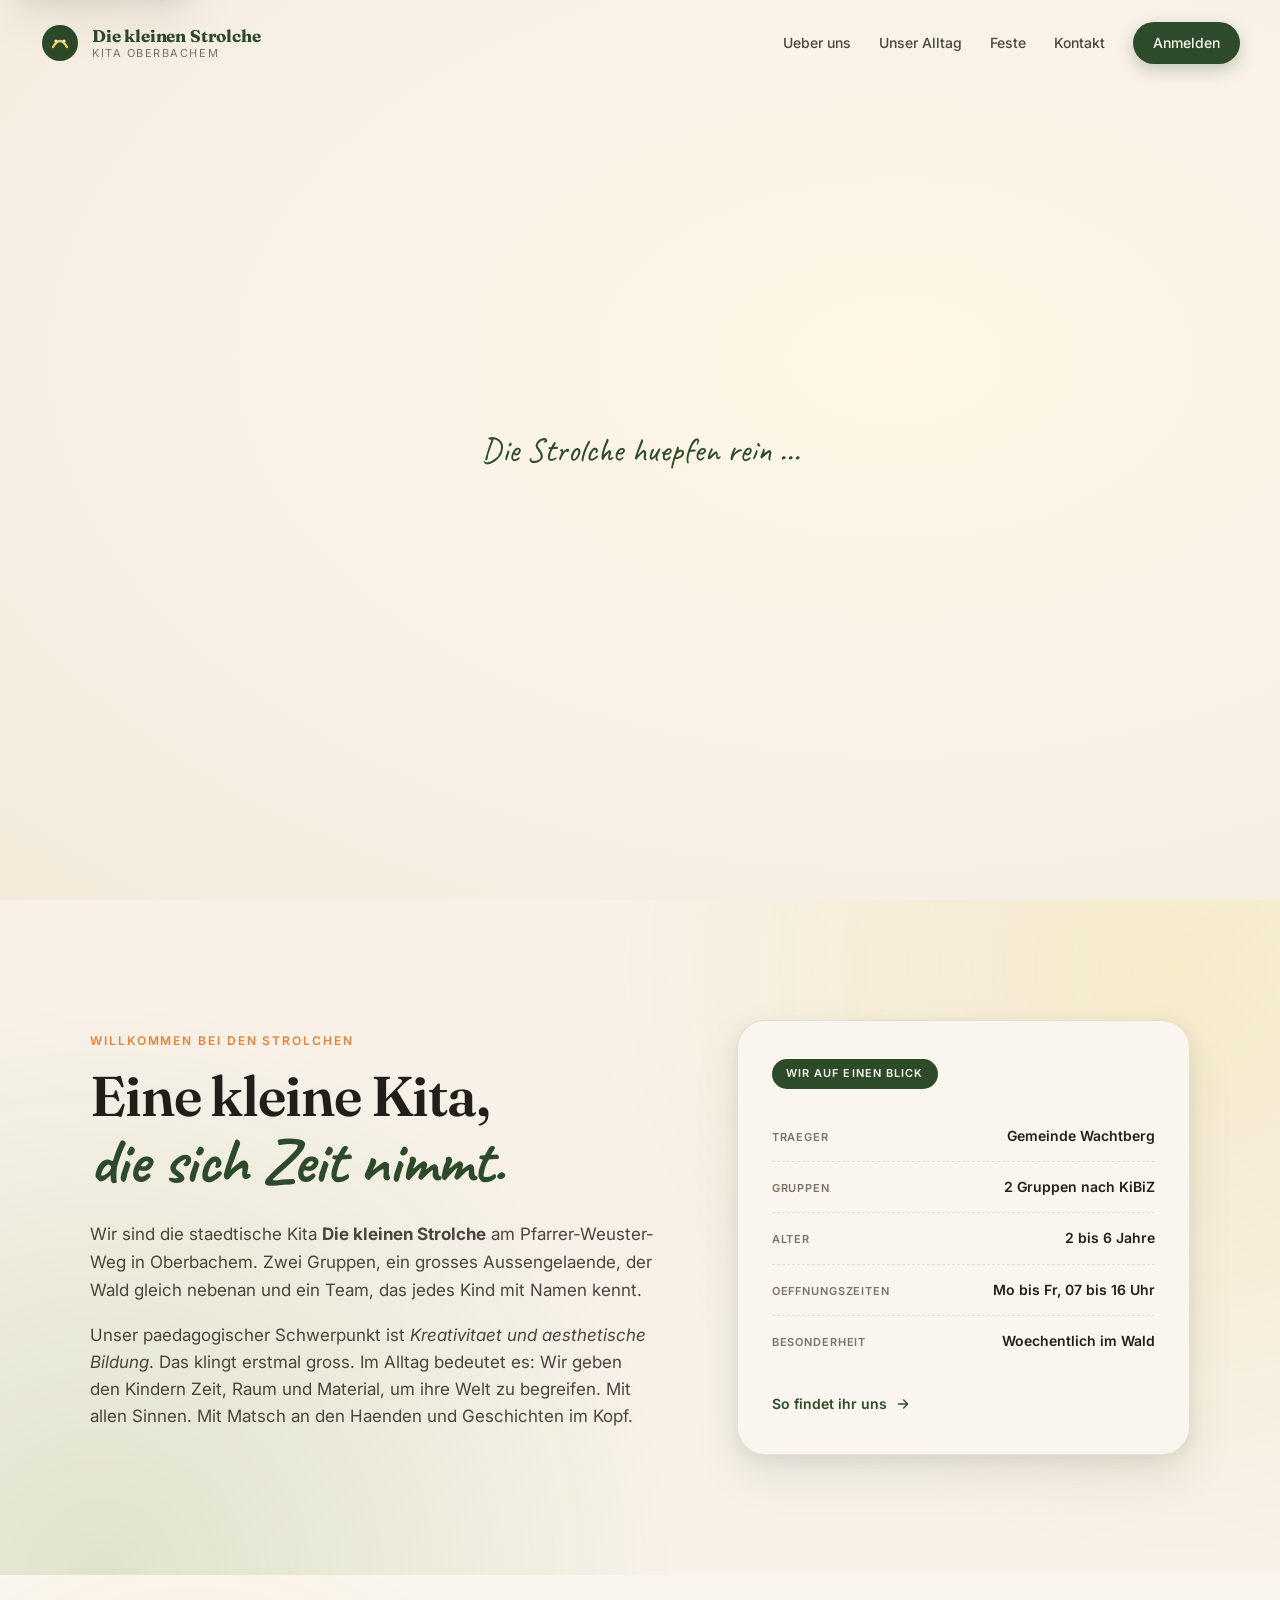
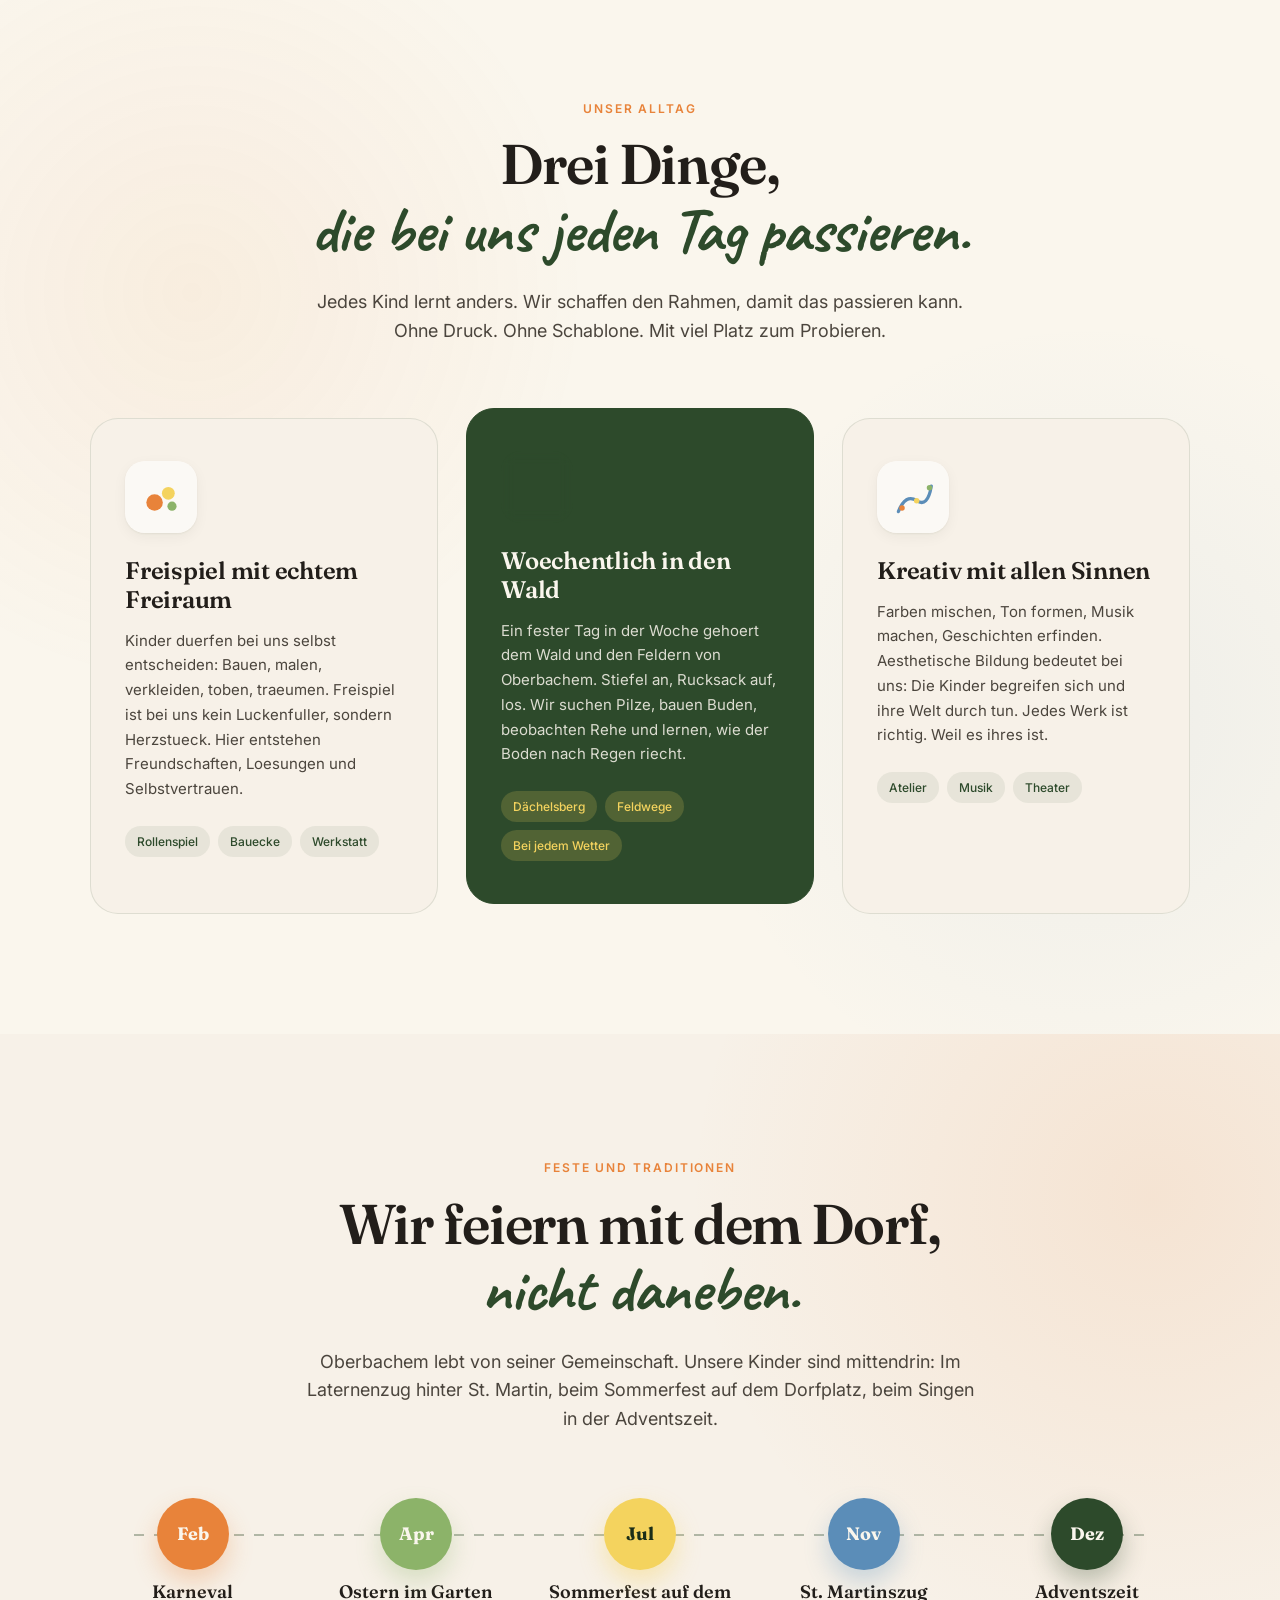
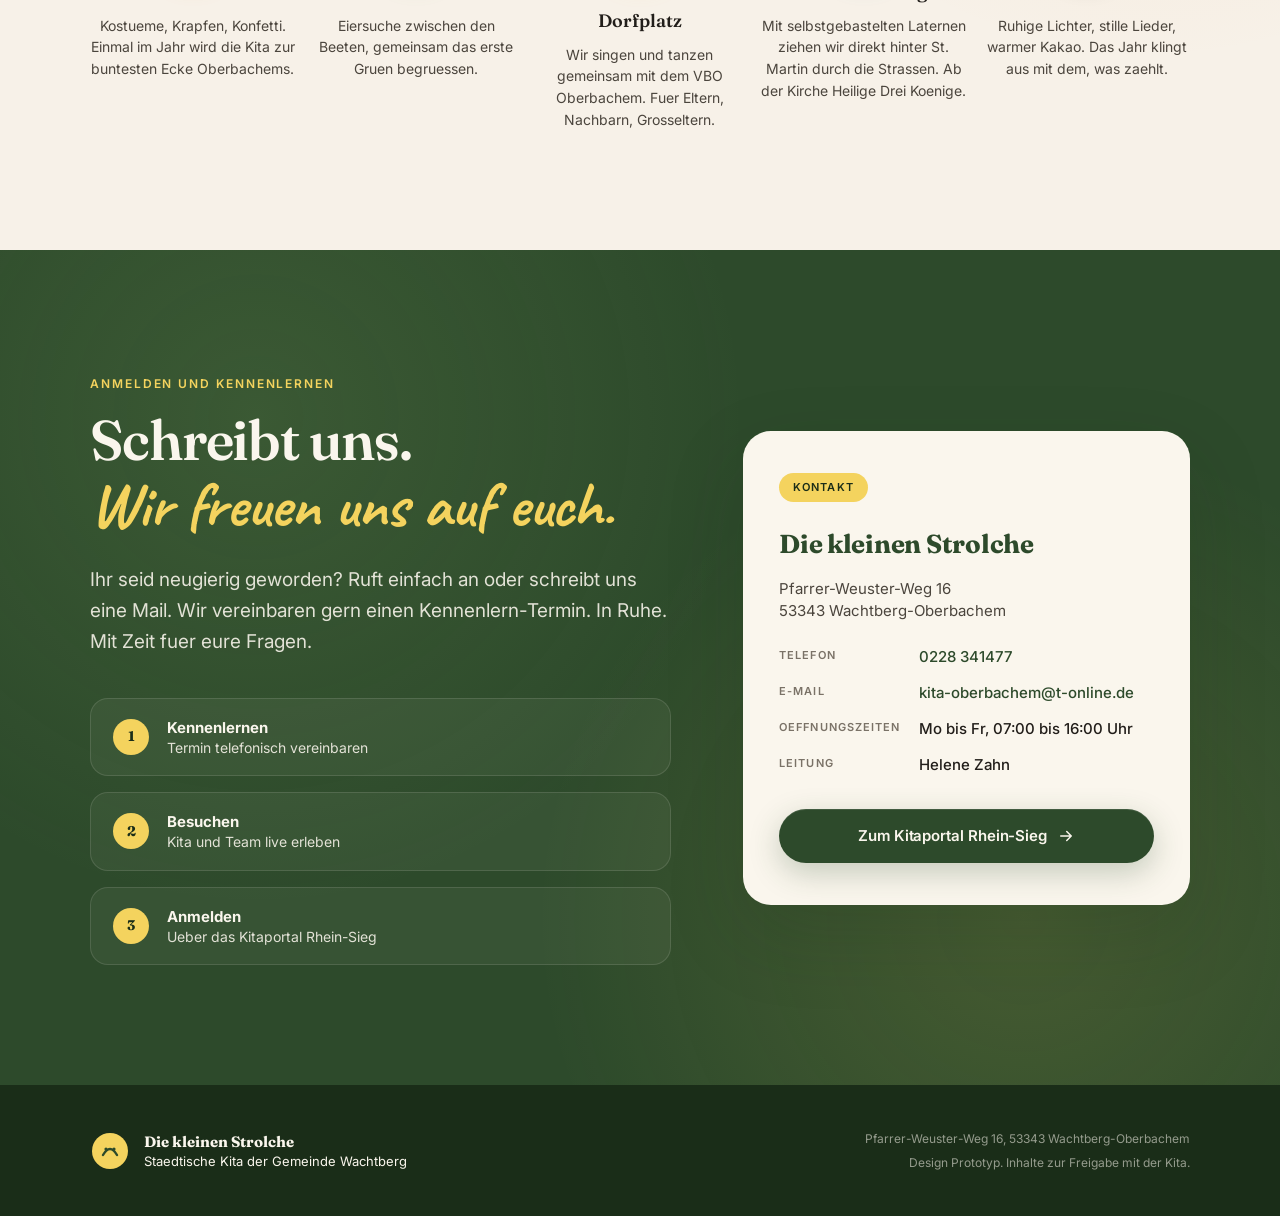
==== index.html @ 9a44e289 "fix: Website ins Repo-Root fuer Vercel-Deployment Vercel sucht index.html im Root. Files aus website" ====
<!doctype html>
<html lang="de">
  <head>
    <meta charset="UTF-8" />
    <meta name="viewport" content="width=device-width, initial-scale=1.0" />

    <!-- Primary -->
    <title>Kita "Die kleinen Strolche" Oberbachem | Staedtische Kita in Wachtberg</title>
    <meta
      name="description"
      content="Staedtische Kita 'Die kleinen Strolche' in Wachtberg-Oberbachem. Zwei Gruppen, Kinder von 2 bis 6 Jahren, woechentlicher Waldtag. Konzept, Tagesablauf und Anmeldung auf einen Blick."
    />
    <meta
      name="keywords"
      content="Kita Oberbachem, Kindergarten Oberbachem, Kita Wachtberg, Die kleinen Strolche, Kinderbetreuung Wachtberg, Kindertagesstaette Oberbachem, Waldkindergarten Wachtberg"
    />
    <meta name="author" content="Kita Die kleinen Strolche Oberbachem" />
    <meta name="robots" content="index, follow, max-image-preview:large" />
    <meta name="theme-color" content="#2d4a2b" />
    <meta name="format-detection" content="telephone=yes" />
    <link rel="canonical" href="https://kita-oberbachem.de/" />

    <!-- Geo -->
    <meta name="geo.region" content="DE-NW" />
    <meta name="geo.placename" content="Wachtberg-Oberbachem" />
    <meta name="geo.position" content="50.6368;7.1582" />
    <meta name="ICBM" content="50.6368, 7.1582" />

    <!-- Open Graph -->
    <meta property="og:type" content="website" />
    <meta property="og:site_name" content="Kita Die kleinen Strolche Oberbachem" />
    <meta property="og:locale" content="de_DE" />
    <meta property="og:title" content="Kita Die kleinen Strolche Oberbachem" />
    <meta
      property="og:description"
      content="Staedtische Kita in Wachtberg-Oberbachem. Zwei Gruppen, Kinder von 2 bis 6 Jahren, woechentlicher Waldtag. Geborgen wachsen. Neugierig die Welt entdecken."
    />
    <meta property="og:url" content="https://kita-oberbachem.de/" />
    <meta property="og:image" content="https://kita-oberbachem.de/og-image.jpg" />
    <meta property="og:image:width" content="1200" />
    <meta property="og:image:height" content="630" />
    <meta property="og:image:alt" content="Kita Die kleinen Strolche in Wachtberg-Oberbachem" />

    <!-- Twitter Card -->
    <meta name="twitter:card" content="summary_large_image" />
    <meta name="twitter:title" content="Kita Die kleinen Strolche Oberbachem" />
    <meta
      name="twitter:description"
      content="Staedtische Kita in Wachtberg-Oberbachem. Zwei Gruppen, 2 bis 6 Jahre, woechentlich im Wald."
    />
    <meta name="twitter:image" content="https://kita-oberbachem.de/og-image.jpg" />
    <meta name="twitter:image:alt" content="Kita Die kleinen Strolche Oberbachem" />

    <link rel="icon" href="data:image/svg+xml,%3Csvg xmlns='http://www.w3.org/2000/svg' viewBox='0 0 100 100'%3E%3Ctext y='.9em' font-size='90'%3E%F0%9F%8C%B2%3C/text%3E%3C/svg%3E" />

    <!-- JSON-LD: Preschool / LocalBusiness -->
    <script type="application/ld+json">
    {
      "@context": "https://schema.org",
      "@type": "Preschool",
      "@id": "https://kita-oberbachem.de/#organization",
      "name": "Kita Die kleinen Strolche Oberbachem",
      "alternateName": ["Die kleinen Strolche", "Staedtische Kita Oberbachem"],
      "url": "https://kita-oberbachem.de/",
      "description": "Staedtische Kindertagesstaette in Wachtberg-Oberbachem. Zwei Gruppen, Kinder von 2 bis 6 Jahren, Schwerpunkt Kreativitaet und aesthetische Bildung, woechentlicher Wald- und Feldtag.",
      "telephone": "+49-228-341477",
      "email": "kita-oberbachem@t-online.de",
      "address": {
        "@type": "PostalAddress",
        "streetAddress": "Pfarrer-Weuster-Weg 16",
        "addressLocality": "Wachtberg",
        "addressRegion": "NW",
        "postalCode": "53343",
        "addressCountry": "DE"
      },
      "geo": {
        "@type": "GeoCoordinates",
        "latitude": 50.6368,
        "longitude": 7.1582
      },
      "openingHoursSpecification": [{
        "@type": "OpeningHoursSpecification",
        "dayOfWeek": ["Monday", "Tuesday", "Wednesday", "Thursday", "Friday"],
        "opens": "07:00",
        "closes": "16:00"
      }],
      "areaServed": [
        { "@type": "Place", "name": "Oberbachem" },
        { "@type": "Place", "name": "Kuerrighoven" },
        { "@type": "Place", "name": "Wachtberg" }
      ],
      "parentOrganization": {
        "@type": "GovernmentOrganization",
        "name": "Gemeinde Wachtberg",
        "url": "https://www.wachtberg.de/"
      },
      "numberOfEmployees": {
        "@type": "QuantitativeValue",
        "minValue": 4
      },
      "slogan": "Geborgen wachsen. Neugierig die Welt entdecken."
    }
    </script>

    <script type="application/ld+json">
    {
      "@context": "https://schema.org",
      "@type": "WebSite",
      "@id": "https://kita-oberbachem.de/#website",
      "url": "https://kita-oberbachem.de/",
      "name": "Kita Die kleinen Strolche Oberbachem",
      "inLanguage": "de-DE",
      "publisher": { "@id": "https://kita-oberbachem.de/#organization" }
    }
    </script>

    <script type="application/ld+json">
    {
      "@context": "https://schema.org",
      "@type": "BreadcrumbList",
      "itemListElement": [{
        "@type": "ListItem",
        "position": 1,
        "name": "Startseite",
        "item": "https://kita-oberbachem.de/"
      }]
    }
    </script>

    <link rel="preconnect" href="https://fonts.googleapis.com" />
    <link rel="preconnect" href="https://fonts.gstatic.com" crossorigin />
    <link
      href="https://fonts.googleapis.com/css2?family=Caveat:wght@500;700&family=Fraunces:opsz,wght@9..144,400;9..144,500;9..144,600;9..144,700;9..144,800&family=Inter:wght@300;400;500;600;700&display=swap"
      rel="stylesheet"
    />

    <link rel="stylesheet" href="style.css" />

    <script type="importmap">
      {
        "imports": {
          "three": "https://esm.sh/three@0.160.0"
        }
      }
    </script>
  </head>
  <body>
    <a class="skip-link" href="#main">Zum Inhalt springen</a>

    <!-- Custom Cursor -->
    <div class="cursor-dot" aria-hidden="true"></div>
    <div class="cursor-ring" aria-hidden="true"></div>

    <!-- Nav -->
    <header class="site-nav" role="banner">
      <a href="#top" class="logo">
        <span class="logo-mark">
          <svg viewBox="0 0 40 40" aria-hidden="true">
            <circle cx="20" cy="20" r="18" fill="#2d4a2b" />
            <path d="M13 24 Q20 12 27 24" stroke="#f4d35e" stroke-width="2.4" fill="none" stroke-linecap="round" />
            <circle cx="16" cy="18" r="1.6" fill="#f7f1e8" />
            <circle cx="24" cy="18" r="1.6" fill="#f7f1e8" />
          </svg>
        </span>
        <span class="logo-text">
          <span class="logo-title">Die kleinen Strolche</span>
          <span class="logo-sub">Kita Oberbachem</span>
        </span>
      </a>
      <nav class="nav-links" aria-label="Hauptnavigation">
        <a href="#ueber">Ueber uns</a>
        <a href="#alltag">Unser Alltag</a>
        <a href="#feste">Feste</a>
        <a href="#kontakt">Kontakt</a>
        <a href="#anmeldung" class="nav-cta">Anmelden</a>
      </nav>
    </header>

    <main id="main">

    <!-- Hero -->
    <section id="top" class="hero" aria-labelledby="hero-title">
      <canvas id="webgl" class="webgl" aria-hidden="true"></canvas>

      <div class="hero-overlay">
        <div class="loading-text main-txt" aria-hidden="true">Die Strolche huepfen rein ...</div>

        <div class="hero-inner hide-text">
          <span class="kicker">
            <span class="kicker-dot" aria-hidden="true"></span>
            Kita im Herzen von Oberbachem
          </span>
          <h1 id="hero-title" class="hero-title">
            <span class="line">Geborgen wachsen.</span>
            <span class="line accent">Neugierig die Welt entdecken.</span>
            <span class="sr-only">Kita "Die kleinen Strolche" in Wachtberg-Oberbachem. Staedtische Kindertagesstaette fuer Kinder von 2 bis 6 Jahren.</span>
          </h1>
          <p class="hero-sub">
            Bei den kleinen Strolchen in Wachtberg-Oberbachem erleben Kinder von 2 bis 6 Jahren echte Kindheit. Mit Wald und Feld vor der Tuer, mit Zeit zum Spielen, mit Herz und Platz fuer eigene Ideen.
          </p>
          <div class="hero-actions">
            <a href="#anmeldung" class="btn btn-primary">
              Platz anfragen
              <svg viewBox="0 0 24 24" aria-hidden="true"><path d="M5 12h14M13 6l6 6-6 6" stroke="currentColor" stroke-width="2" fill="none" stroke-linecap="round" stroke-linejoin="round"/></svg>
            </a>
            <a href="#alltag" class="btn btn-ghost">Unser Alltag</a>
          </div>

          <div class="hero-meta">
            <div class="meta-item">
              <div class="meta-value">2</div>
              <div class="meta-label">Gruppen im Haus</div>
            </div>
            <span class="meta-sep"></span>
            <div class="meta-item">
              <div class="meta-value">2 bis 6</div>
              <div class="meta-label">Jahre willkommen</div>
            </div>
            <span class="meta-sep"></span>
            <div class="meta-item">
              <div class="meta-value">1x pro Woche</div>
              <div class="meta-label">Wald- und Feldtag</div>
            </div>
          </div>
        </div>

        <div class="scroll-hint hide-text">
          <span>nach unten fuer mehr</span>
          <svg viewBox="0 0 24 24"><path d="M12 4v14M6 13l6 6 6-6" stroke="currentColor" stroke-width="2" fill="none" stroke-linecap="round" stroke-linejoin="round"/></svg>
        </div>
      </div>
    </section>

    <!-- Willkommen -->
    <section id="ueber" class="section section-welcome">
      <div class="container">
        <div class="welcome-grid">
          <div class="welcome-copy">
            <span class="eyebrow">Willkommen bei den Strolchen</span>
            <h2 class="section-title">
              Eine kleine Kita, <span class="handwritten">die sich Zeit nimmt.</span>
            </h2>
            <p class="lead">
              Wir sind die staedtische Kita <strong>Die kleinen Strolche</strong> am Pfarrer-Weuster-Weg in Oberbachem. Zwei Gruppen, ein grosses Aussengelaende, der Wald gleich nebenan und ein Team, das jedes Kind mit Namen kennt.
            </p>
            <p>
              Unser paedagogischer Schwerpunkt ist <em>Kreativitaet und aesthetische Bildung</em>. Das klingt erstmal gross. Im Alltag bedeutet es: Wir geben den Kindern Zeit, Raum und Material, um ihre Welt zu begreifen. Mit allen Sinnen. Mit Matsch an den Haenden und Geschichten im Kopf.
            </p>
          </div>
          <aside class="welcome-card">
            <div class="card-badge">Wir auf einen Blick</div>
            <ul class="fact-list">
              <li><span>Traeger</span><strong>Gemeinde Wachtberg</strong></li>
              <li><span>Gruppen</span><strong>2 Gruppen nach KiBiZ</strong></li>
              <li><span>Alter</span><strong>2 bis 6 Jahre</strong></li>
              <li><span>Oeffnungszeiten</span><strong>Mo bis Fr, 07 bis 16 Uhr</strong></li>
              <li><span>Besonderheit</span><strong>Woechentlich im Wald</strong></li>
            </ul>
            <a href="#kontakt" class="card-link">
              So findet ihr uns
              <svg viewBox="0 0 24 24"><path d="M5 12h14M13 6l6 6-6 6" stroke="currentColor" stroke-width="2" fill="none" stroke-linecap="round" stroke-linejoin="round"/></svg>
            </a>
          </aside>
        </div>
      </div>
    </section>

    <!-- Unser Alltag -->
    <section id="alltag" class="section section-alltag">
      <div class="container">
        <div class="section-head">
          <span class="eyebrow">Unser Alltag</span>
          <h2 class="section-title">
            Drei Dinge, <span class="handwritten">die bei uns jeden Tag passieren.</span>
          </h2>
          <p class="section-lead">
            Jedes Kind lernt anders. Wir schaffen den Rahmen, damit das passieren kann. Ohne Druck. Ohne Schablone. Mit viel Platz zum Probieren.
          </p>
        </div>

        <div class="alltag-grid">
          <article class="alltag-card card-freispiel">
            <div class="card-icon">
              <svg viewBox="0 0 48 48" aria-hidden="true">
                <circle cx="17" cy="30" r="9" fill="#e8833a" />
                <circle cx="32" cy="20" r="7" fill="#f4d35e" />
                <circle cx="36" cy="34" r="5" fill="#8cb369" />
              </svg>
            </div>
            <h3>Freispiel mit echtem Freiraum</h3>
            <p>
              Kinder duerfen bei uns selbst entscheiden: Bauen, malen, verkleiden, toben, traeumen. Freispiel ist bei uns kein Luckenfuller, sondern Herzstueck. Hier entstehen Freundschaften, Loesungen und Selbstvertrauen.
            </p>
            <ul class="card-tags">
              <li>Rollenspiel</li>
              <li>Bauecke</li>
              <li>Werkstatt</li>
            </ul>
          </article>

          <article class="alltag-card card-wald featured">
            <div class="card-icon">
              <svg viewBox="0 0 48 48" aria-hidden="true">
                <path d="M10 38 L18 16 L26 38 Z" fill="#2d4a2b" />
                <path d="M22 38 L32 12 L42 38 Z" fill="#3f6337" />
                <rect x="15" y="38" width="4" height="5" fill="#6b4423" />
                <rect x="30" y="38" width="4" height="5" fill="#6b4423" />
              </svg>
            </div>
            <h3>Woechentlich in den Wald</h3>
            <p>
              Ein fester Tag in der Woche gehoert dem Wald und den Feldern von Oberbachem. Stiefel an, Rucksack auf, los. Wir suchen Pilze, bauen Buden, beobachten Rehe und lernen, wie der Boden nach Regen riecht.
            </p>
            <ul class="card-tags">
              <li>Dächelsberg</li>
              <li>Feldwege</li>
              <li>Bei jedem Wetter</li>
            </ul>
          </article>

          <article class="alltag-card card-kreativ">
            <div class="card-icon">
              <svg viewBox="0 0 48 48" aria-hidden="true">
                <path d="M8 40 Q16 20 28 28 T44 12" stroke="#5b8db8" stroke-width="3.5" fill="none" stroke-linecap="round" />
                <circle cx="12" cy="36" r="3" fill="#e8833a" />
                <circle cx="28" cy="28" r="3" fill="#f4d35e" />
                <circle cx="42" cy="14" r="3" fill="#8cb369" />
              </svg>
            </div>
            <h3>Kreativ mit allen Sinnen</h3>
            <p>
              Farben mischen, Ton formen, Musik machen, Geschichten erfinden. Aesthetische Bildung bedeutet bei uns: Die Kinder begreifen sich und ihre Welt durch tun. Jedes Werk ist richtig. Weil es ihres ist.
            </p>
            <ul class="card-tags">
              <li>Atelier</li>
              <li>Musik</li>
              <li>Theater</li>
            </ul>
          </article>
        </div>
      </div>
    </section>

    <!-- Feste und Traditionen -->
    <section id="feste" class="section section-feste">
      <div class="container">
        <div class="feste-head">
          <span class="eyebrow">Feste und Traditionen</span>
          <h2 class="section-title">
            Wir feiern mit dem Dorf, <span class="handwritten">nicht daneben.</span>
          </h2>
          <p class="section-lead">
            Oberbachem lebt von seiner Gemeinschaft. Unsere Kinder sind mittendrin: Im Laternenzug hinter St. Martin, beim Sommerfest auf dem Dorfplatz, beim Singen in der Adventszeit.
          </p>
        </div>

        <div class="timeline">
          <div class="timeline-item">
            <div class="timeline-month">Feb</div>
            <div class="timeline-body">
              <h4>Karneval</h4>
              <p>Kostueme, Krapfen, Konfetti. Einmal im Jahr wird die Kita zur buntesten Ecke Oberbachems.</p>
            </div>
          </div>
          <div class="timeline-item">
            <div class="timeline-month">Apr</div>
            <div class="timeline-body">
              <h4>Ostern im Garten</h4>
              <p>Eiersuche zwischen den Beeten, gemeinsam das erste Gruen begruessen.</p>
            </div>
          </div>
          <div class="timeline-item">
            <div class="timeline-month">Jul</div>
            <div class="timeline-body">
              <h4>Sommerfest auf dem Dorfplatz</h4>
              <p>Wir singen und tanzen gemeinsam mit dem VBO Oberbachem. Fuer Eltern, Nachbarn, Grosseltern.</p>
            </div>
          </div>
          <div class="timeline-item">
            <div class="timeline-month">Nov</div>
            <div class="timeline-body">
              <h4>St. Martinszug</h4>
              <p>Mit selbstgebastelten Laternen ziehen wir direkt hinter St. Martin durch die Strassen. Ab der Kirche Heilige Drei Koenige.</p>
            </div>
          </div>
          <div class="timeline-item">
            <div class="timeline-month">Dez</div>
            <div class="timeline-body">
              <h4>Adventszeit</h4>
              <p>Ruhige Lichter, stille Lieder, warmer Kakao. Das Jahr klingt aus mit dem, was zaehlt.</p>
            </div>
          </div>
        </div>
      </div>
    </section>

    <!-- Kontakt / Anmeldung -->
    <section id="anmeldung" class="section section-kontakt">
      <div class="container">
        <div class="kontakt-grid">
          <div class="kontakt-copy">
            <span class="eyebrow light">Anmelden und Kennenlernen</span>
            <h2 class="section-title light">
              Schreibt uns. <span class="handwritten light">Wir freuen uns auf euch.</span>
            </h2>
            <p class="lead light">
              Ihr seid neugierig geworden? Ruft einfach an oder schreibt uns eine Mail. Wir vereinbaren gern einen Kennenlern-Termin. In Ruhe. Mit Zeit fuer eure Fragen.
            </p>

            <div class="kontakt-steps">
              <div class="step">
                <div class="step-num">1</div>
                <div><strong>Kennenlernen</strong><br />Termin telefonisch vereinbaren</div>
              </div>
              <div class="step">
                <div class="step-num">2</div>
                <div><strong>Besuchen</strong><br />Kita und Team live erleben</div>
              </div>
              <div class="step">
                <div class="step-num">3</div>
                <div><strong>Anmelden</strong><br />Ueber das Kitaportal Rhein-Sieg</div>
              </div>
            </div>
          </div>

          <aside id="kontakt" class="kontakt-card">
            <div class="card-badge badge-light">Kontakt</div>
            <h3>Die kleinen Strolche</h3>
            <p class="addr">
              Pfarrer-Weuster-Weg 16<br />
              53343 Wachtberg-Oberbachem
            </p>
            <dl class="kontakt-list">
              <dt>Telefon</dt><dd><a href="tel:+49228341477">0228 341477</a></dd>
              <dt>E-Mail</dt><dd><a href="mailto:kita-oberbachem@t-online.de">kita-oberbachem@t-online.de</a></dd>
              <dt>Oeffnungszeiten</dt><dd>Mo bis Fr, 07:00 bis 16:00 Uhr</dd>
              <dt>Leitung</dt><dd>Helene Zahn</dd>
            </dl>
            <a class="btn btn-primary full" href="https://www.kitaportal-rhein-sieg-kreis.de/" target="_blank" rel="noopener">
              Zum Kitaportal Rhein-Sieg
              <svg viewBox="0 0 24 24"><path d="M5 12h14M13 6l6 6-6 6" stroke="currentColor" stroke-width="2" fill="none" stroke-linecap="round" stroke-linejoin="round"/></svg>
            </a>
          </aside>
        </div>
      </div>
    </section>

    </main>

    <!-- Footer -->
    <footer class="site-footer" role="contentinfo">
      <div class="container footer-inner">
        <div class="footer-brand">
          <span class="logo-mark">
            <svg viewBox="0 0 40 40" aria-hidden="true">
              <circle cx="20" cy="20" r="18" fill="#f4d35e" />
              <path d="M13 24 Q20 12 27 24" stroke="#2d4a2b" stroke-width="2.4" fill="none" stroke-linecap="round" />
              <circle cx="16" cy="18" r="1.6" fill="#2d4a2b" />
              <circle cx="24" cy="18" r="1.6" fill="#2d4a2b" />
            </svg>
          </span>
          <div>
            <strong>Die kleinen Strolche</strong><br />
            Staedtische Kita der Gemeinde Wachtberg
          </div>
        </div>
        <div class="footer-meta">
          <span>Pfarrer-Weuster-Weg 16, 53343 Wachtberg-Oberbachem</span>
          <span>Design Prototyp. Inhalte zur Freigabe mit der Kita.</span>
        </div>
      </div>
    </footer>

    <script type="module" src="main.js"></script>
  </body>
</html>
---- style.css ----
/* =========================================================
   Die kleinen Strolche — Prototyp Styles
   Approach B: nativer Tailwind-freier Nachbau.
   Palette: Wald, Sonne, Erde, Himmel.
   ========================================================= */

:root {
  --bg: #f7f1e8;
  --bg-warm: #f3ead9;
  --ink: #221e1a;
  --ink-soft: #4b453d;
  --muted: #7a7267;
  --line: rgba(45, 74, 43, 0.12);

  --wald: #2d4a2b;
  --wald-deep: #1a2d18;
  --blatt: #8cb369;
  --terra: #e8833a;
  --terra-dark: #c66a26;
  --sonne: #f4d35e;
  --himmel: #5b8db8;
  --creme: #faf6ed;

  --radius-sm: 10px;
  --radius: 18px;
  --radius-lg: 28px;
  --shadow-sm: 0 1px 2px rgba(26, 45, 24, 0.06), 0 4px 14px rgba(26, 45, 24, 0.05);
  --shadow: 0 6px 18px rgba(26, 45, 24, 0.08), 0 20px 50px rgba(26, 45, 24, 0.08);
  --shadow-lg: 0 30px 80px rgba(26, 45, 24, 0.16);

  --font-display: "Fraunces", ui-serif, Georgia, serif;
  --font-body: "Inter", system-ui, -apple-system, sans-serif;
  --font-hand: "Caveat", ui-rounded, "Marker Felt", cursive;
}

* {
  box-sizing: border-box;
}

html {
  scroll-behavior: smooth;
}

html, body {
  margin: 0;
  padding: 0;
}

body {
  font-family: var(--font-body);
  color: var(--ink);
  background: var(--bg);
  line-height: 1.6;
  -webkit-font-smoothing: antialiased;
  text-rendering: optimizeLegibility;
  overflow-x: hidden;
}

a {
  color: inherit;
  text-decoration: none;
}

img {
  max-width: 100%;
  display: block;
}

::selection {
  background: var(--sonne);
  color: var(--wald-deep);
}

/* ---------- Accessibility ---------- */
.sr-only {
  position: absolute;
  width: 1px;
  height: 1px;
  padding: 0;
  margin: -1px;
  overflow: hidden;
  clip: rect(0, 0, 0, 0);
  white-space: nowrap;
  border: 0;
}

.skip-link {
  position: absolute;
  top: -48px;
  left: 12px;
  z-index: 200;
  padding: 12px 22px;
  background: var(--wald);
  color: var(--creme);
  border-radius: 999px;
  font-size: 14px;
  font-weight: 600;
  box-shadow: var(--shadow);
  transition: top 0.2s ease;
}

.skip-link:focus {
  top: 14px;
  outline: 3px solid var(--sonne);
  outline-offset: 2px;
}

a:focus-visible,
button:focus-visible,
.btn:focus-visible {
  outline: 3px solid var(--terra);
  outline-offset: 3px;
  border-radius: 999px;
}

/* ---------- Cursor ---------- */
.cursor-dot,
.cursor-ring {
  position: fixed;
  top: 0;
  left: 0;
  pointer-events: none;
  z-index: 9999;
  transform: translate(-50%, -50%);
  transition: opacity 0.2s ease;
  opacity: 0;
}

.cursor-dot {
  width: 8px;
  height: 8px;
  background: var(--wald);
  border-radius: 50%;
  transition: opacity 0.2s ease, transform 0.1s ease-out, background 0.25s ease;
}

.cursor-ring {
  width: 40px;
  height: 40px;
  border: 1.5px solid var(--wald);
  border-radius: 50%;
  transition: opacity 0.2s ease, transform 0.25s ease-out, width 0.25s ease, height 0.25s ease, border-color 0.25s ease;
  mix-blend-mode: multiply;
}

.cursor-ring.grow {
  width: 72px;
  height: 72px;
  border-color: var(--terra);
}

@media (hover: none) {
  .cursor-dot,
  .cursor-ring {
    display: none;
  }
}

/* ---------- Nav ---------- */
.site-nav {
  position: fixed;
  top: 0;
  left: 0;
  right: 0;
  z-index: 50;
  display: flex;
  align-items: center;
  justify-content: space-between;
  padding: 22px 40px;
  background: transparent;
  transition: background 0.4s ease, backdrop-filter 0.4s ease, padding 0.3s ease, box-shadow 0.3s ease;
}

.site-nav.scrolled {
  background: rgba(247, 241, 232, 0.85);
  backdrop-filter: blur(14px) saturate(1.1);
  -webkit-backdrop-filter: blur(14px) saturate(1.1);
  padding: 14px 40px;
  box-shadow: 0 1px 0 var(--line);
}

.logo {
  display: flex;
  align-items: center;
  gap: 12px;
}

.logo-mark svg {
  width: 40px;
  height: 40px;
  display: block;
}

.logo-text {
  display: flex;
  flex-direction: column;
  line-height: 1.1;
}

.logo-title {
  font-family: var(--font-display);
  font-weight: 700;
  font-size: 17px;
  color: var(--wald);
  letter-spacing: -0.01em;
}

.logo-sub {
  font-size: 11px;
  color: var(--muted);
  text-transform: uppercase;
  letter-spacing: 0.14em;
  margin-top: 2px;
}

.nav-links {
  display: flex;
  align-items: center;
  gap: 28px;
  font-size: 14px;
  font-weight: 500;
  color: var(--ink-soft);
}

.nav-links a {
  position: relative;
  transition: color 0.2s ease;
}

.nav-links a:hover {
  color: var(--wald);
}

.nav-links a:not(.nav-cta)::after {
  content: "";
  position: absolute;
  left: 0;
  right: 0;
  bottom: -6px;
  height: 2px;
  background: var(--wald);
  transform: scaleX(0);
  transform-origin: left;
  transition: transform 0.3s cubic-bezier(0.2, 0.7, 0.2, 1);
}

.nav-links a:not(.nav-cta):hover::after {
  transform: scaleX(1);
}

.nav-cta {
  padding: 10px 20px;
  background: var(--wald);
  color: var(--creme);
  border-radius: 999px;
  transition: transform 0.2s ease, background 0.2s ease, box-shadow 0.2s ease;
  box-shadow: 0 6px 16px rgba(45, 74, 43, 0.25);
}

.nav-cta:hover {
  color: var(--creme);
  background: var(--wald-deep);
  transform: translateY(-1px);
  box-shadow: 0 10px 24px rgba(45, 74, 43, 0.3);
}

@media (max-width: 820px) {
  .nav-links {
    gap: 18px;
    font-size: 13px;
  }
  .nav-links a:not(.nav-cta) {
    display: none;
  }
  .site-nav {
    padding: 16px 20px;
  }
  .logo-sub { display: none; }
}

/* ---------- Hero ---------- */
.hero {
  position: relative;
  min-height: 100vh;
  width: 100%;
  overflow: hidden;
  background: radial-gradient(ellipse at 70% 40%, #fff7e4 0%, var(--bg) 55%, var(--bg-warm) 100%);
}

.webgl {
  position: absolute;
  inset: 0;
  width: 100%;
  height: 100%;
  display: block;
  z-index: 1;
  cursor: grab;
}

.webgl:active {
  cursor: grabbing;
}

.hero-overlay {
  position: relative;
  z-index: 2;
  min-height: 100vh;
  display: flex;
  flex-direction: column;
  justify-content: center;
  align-items: flex-start;
  padding: 120px 80px 80px;
  pointer-events: none;
}

.hero-overlay > * {
  pointer-events: auto;
}

.loading-text {
  font-family: var(--font-hand);
  font-size: 34px;
  color: var(--wald);
  position: absolute;
  top: 50%;
  left: 50%;
  transform: translate(-50%, -50%);
  transition: opacity 0.8s ease;
  text-align: center;
}

.hero-inner {
  max-width: 640px;
  opacity: 0;
  transform: translateY(20px);
  transition: opacity 1.2s ease, transform 1.2s cubic-bezier(0.2, 0.7, 0.2, 1);
}

.hide-text {
  opacity: 0;
}

.kicker {
  display: inline-flex;
  align-items: center;
  gap: 10px;
  padding: 8px 16px;
  background: rgba(247, 241, 232, 0.85);
  backdrop-filter: blur(8px);
  border: 1px solid var(--line);
  border-radius: 999px;
  font-size: 13px;
  font-weight: 500;
  color: var(--wald);
  margin-bottom: 28px;
  box-shadow: var(--shadow-sm);
}

.kicker-dot {
  width: 8px;
  height: 8px;
  background: var(--terra);
  border-radius: 50%;
  animation: pulse 2s ease-in-out infinite;
}

@keyframes pulse {
  0%, 100% { transform: scale(1); opacity: 1; }
  50% { transform: scale(1.4); opacity: 0.6; }
}

.hero-title {
  font-family: var(--font-display);
  font-weight: 600;
  font-size: clamp(42px, 6.2vw, 84px);
  line-height: 1.02;
  letter-spacing: -0.025em;
  color: var(--ink);
  margin: 0 0 24px;
}

.hero-title .line {
  display: block;
}

.hero-title .accent {
  color: var(--wald);
  font-style: italic;
  font-weight: 500;
}

.hero-sub {
  max-width: 540px;
  font-size: 18px;
  line-height: 1.6;
  color: var(--ink-soft);
  margin: 0 0 36px;
}

.hero-actions {
  display: flex;
  gap: 14px;
  flex-wrap: wrap;
  margin-bottom: 48px;
}

.btn {
  display: inline-flex;
  align-items: center;
  gap: 10px;
  padding: 15px 26px;
  border-radius: 999px;
  font-size: 15px;
  font-weight: 600;
  letter-spacing: -0.005em;
  transition: transform 0.2s ease, box-shadow 0.2s ease, background 0.2s ease, color 0.2s ease;
  cursor: pointer;
  border: none;
  font-family: inherit;
}

.btn svg {
  width: 18px;
  height: 18px;
  transition: transform 0.25s ease;
}

.btn:hover svg {
  transform: translateX(3px);
}

.btn-primary {
  background: var(--wald);
  color: var(--creme);
  box-shadow: 0 10px 30px rgba(45, 74, 43, 0.25), inset 0 1px 0 rgba(255, 255, 255, 0.1);
}

.btn-primary:hover {
  background: var(--wald-deep);
  transform: translateY(-2px);
  box-shadow: 0 16px 40px rgba(45, 74, 43, 0.35), inset 0 1px 0 rgba(255, 255, 255, 0.15);
}

.btn-ghost {
  background: rgba(247, 241, 232, 0.9);
  backdrop-filter: blur(8px);
  color: var(--wald);
  border: 1.5px solid var(--wald);
}

.btn-ghost:hover {
  background: var(--wald);
  color: var(--creme);
  transform: translateY(-2px);
}

.btn.full {
  width: 100%;
  justify-content: center;
  margin-top: 24px;
}

.hero-meta {
  display: flex;
  align-items: center;
  gap: 28px;
  padding: 24px 0 0;
  border-top: 1px solid var(--line);
  max-width: 560px;
}

.meta-item {
  display: flex;
  flex-direction: column;
}

.meta-value {
  font-family: var(--font-display);
  font-size: 24px;
  font-weight: 700;
  color: var(--wald);
  line-height: 1;
}

.meta-label {
  font-size: 12px;
  color: var(--muted);
  margin-top: 4px;
  text-transform: uppercase;
  letter-spacing: 0.08em;
}

.meta-sep {
  width: 1px;
  height: 36px;
  background: var(--line);
}

.scroll-hint {
  position: absolute;
  bottom: 36px;
  left: 50%;
  transform: translateX(-50%);
  display: flex;
  flex-direction: column;
  align-items: center;
  gap: 10px;
  font-size: 12px;
  letter-spacing: 0.1em;
  text-transform: uppercase;
  color: var(--muted);
  animation: floatDown 2.4s ease-in-out infinite;
}

.scroll-hint svg {
  width: 18px;
  height: 18px;
  stroke: var(--wald);
}

@keyframes floatDown {
  0%, 100% { transform: translate(-50%, 0); }
  50% { transform: translate(-50%, 6px); }
}

@media (max-width: 820px) {
  .hero {
    min-height: 100svh;
  }
  .hero::after {
    content: "";
    position: absolute;
    inset: auto 0 0 0;
    height: 62%;
    background: linear-gradient(
      180deg,
      rgba(247, 241, 232, 0) 0%,
      rgba(247, 241, 232, 0.55) 20%,
      rgba(247, 241, 232, 0.92) 50%,
      var(--bg) 80%
    );
    pointer-events: none;
    z-index: 2;
  }
  .hero-overlay {
    padding: 100px 22px 56px;
    justify-content: flex-end;
    z-index: 3;
  }
  .hero-inner {
    max-width: 100%;
  }
  .hero-title {
    font-size: clamp(38px, 10vw, 56px);
    color: var(--wald-deep);
  }
  .hero-title .accent {
    color: var(--wald);
  }
  .hero-sub {
    font-size: 16px;
    margin-bottom: 28px;
  }
  .hero-actions {
    margin-bottom: 32px;
  }
  .hero-meta {
    gap: 14px;
    max-width: none;
    padding-top: 20px;
  }
  .meta-value { font-size: 18px; }
  .meta-label { font-size: 10px; }
  .meta-sep { height: 30px; }
  .scroll-hint { display: none; }
  .kicker { margin-bottom: 20px; }
}

/* ---------- Sections ---------- */
.section {
  padding: 120px 0;
  position: relative;
}

.container {
  max-width: 1180px;
  margin: 0 auto;
  padding: 0 40px;
}

@media (max-width: 820px) {
  .section { padding: 80px 0; }
  .container { padding: 0 24px; }
}

.eyebrow {
  display: inline-block;
  font-size: 12px;
  font-weight: 600;
  letter-spacing: 0.16em;
  text-transform: uppercase;
  color: var(--terra);
  margin-bottom: 16px;
}

.eyebrow.light { color: var(--sonne); }

.section-title {
  font-family: var(--font-display);
  font-weight: 600;
  font-size: clamp(32px, 4.6vw, 56px);
  line-height: 1.08;
  letter-spacing: -0.02em;
  color: var(--ink);
  margin: 0 0 24px;
  max-width: 18ch;
}

.section-title.light {
  color: var(--creme);
}

.handwritten {
  font-family: var(--font-hand);
  font-weight: 700;
  color: var(--wald);
  font-size: 1.15em;
  white-space: nowrap;
}

.handwritten.light { color: var(--sonne); }

.lead {
  font-size: 19px;
  line-height: 1.65;
  color: var(--ink-soft);
  margin: 0 0 18px;
  max-width: 58ch;
}

.lead.light { color: rgba(250, 246, 237, 0.88); }

.section-lead {
  font-size: 18px;
  line-height: 1.6;
  color: var(--ink-soft);
  max-width: 62ch;
  margin: 0 auto;
}

.section-head {
  text-align: center;
  max-width: 720px;
  margin: 0 auto 72px;
}

.section-head .section-title {
  margin-left: auto;
  margin-right: auto;
}

/* ---------- Welcome ---------- */
.section-welcome {
  background:
    radial-gradient(circle at 8% 100%, rgba(140, 179, 105, 0.22), transparent 42%),
    radial-gradient(circle at 92% 10%, rgba(244, 211, 94, 0.22), transparent 45%),
    var(--bg);
}

.welcome-grid {
  display: grid;
  grid-template-columns: 1.25fr 1fr;
  gap: 80px;
  align-items: center;
}

@media (max-width: 900px) {
  .welcome-grid { grid-template-columns: 1fr; gap: 48px; }
}

.welcome-copy p {
  font-size: 17px;
  color: var(--ink-soft);
  margin: 0 0 18px;
  max-width: 56ch;
}

.welcome-card {
  background: var(--creme);
  border: 1px solid var(--line);
  border-radius: var(--radius-lg);
  padding: 38px 34px;
  box-shadow: var(--shadow);
  position: relative;
}

.card-badge {
  display: inline-block;
  padding: 6px 14px;
  background: var(--wald);
  color: var(--creme);
  border-radius: 999px;
  font-size: 11px;
  font-weight: 600;
  letter-spacing: 0.1em;
  text-transform: uppercase;
  margin-bottom: 22px;
}

.badge-light {
  background: var(--sonne);
  color: var(--wald-deep);
}

.fact-list {
  list-style: none;
  padding: 0;
  margin: 0 0 24px;
}

.fact-list li {
  display: flex;
  justify-content: space-between;
  align-items: baseline;
  gap: 12px;
  padding: 14px 0;
  border-bottom: 1px dashed var(--line);
  font-size: 14px;
}

.fact-list li:last-child { border-bottom: none; }

.fact-list span {
  color: var(--muted);
  text-transform: uppercase;
  letter-spacing: 0.08em;
  font-size: 11px;
  font-weight: 600;
}

.fact-list strong {
  color: var(--ink);
  font-weight: 600;
  text-align: right;
}

.card-link {
  display: inline-flex;
  align-items: center;
  gap: 8px;
  color: var(--wald);
  font-weight: 600;
  font-size: 14px;
  transition: gap 0.25s ease;
}

.card-link svg {
  width: 16px;
  height: 16px;
  transition: transform 0.25s ease;
}

.card-link:hover { gap: 12px; }
.card-link:hover svg { transform: translateX(3px); }

/* ---------- Alltag ---------- */
.section-alltag {
  background: var(--creme);
  position: relative;
}

.section-alltag::before {
  content: "";
  position: absolute;
  inset: 0;
  background:
    radial-gradient(circle at 15% 30%, rgba(232, 131, 58, 0.08), transparent 30%),
    radial-gradient(circle at 85% 70%, rgba(91, 141, 184, 0.08), transparent 30%);
  pointer-events: none;
}

.section-alltag > .container { position: relative; }

.alltag-grid {
  display: grid;
  grid-template-columns: repeat(3, 1fr);
  gap: 28px;
}

@media (max-width: 960px) {
  .alltag-grid { grid-template-columns: 1fr; gap: 22px; }
}

.alltag-card {
  padding: 42px 34px;
  background: var(--bg);
  border: 1px solid var(--line);
  border-radius: var(--radius-lg);
  position: relative;
  transition: transform 0.35s cubic-bezier(0.2, 0.7, 0.2, 1), box-shadow 0.35s ease, border-color 0.35s ease;
}

.alltag-card:hover {
  transform: translateY(-6px);
  box-shadow: var(--shadow);
  border-color: rgba(45, 74, 43, 0.2);
}

.alltag-card.featured {
  background: var(--wald);
  border-color: var(--wald);
  color: var(--creme);
  transform: translateY(-10px);
}

.alltag-card.featured:hover {
  transform: translateY(-16px);
}

.card-icon {
  width: 72px;
  height: 72px;
  background: rgba(255, 255, 255, 0.6);
  border-radius: 20px;
  display: grid;
  place-items: center;
  margin-bottom: 24px;
  box-shadow: var(--shadow-sm);
}

.featured .card-icon {
  background: rgba(255, 255, 255, 0.15);
  backdrop-filter: blur(6px);
}

.card-icon svg {
  width: 44px;
  height: 44px;
}

.alltag-card h3 {
  font-family: var(--font-display);
  font-weight: 600;
  font-size: 24px;
  letter-spacing: -0.01em;
  margin: 0 0 14px;
  line-height: 1.2;
}

.alltag-card p {
  font-size: 15px;
  line-height: 1.65;
  color: var(--ink-soft);
  margin: 0 0 24px;
}

.featured p { color: rgba(250, 246, 237, 0.85); }

.card-tags {
  display: flex;
  flex-wrap: wrap;
  gap: 8px;
  list-style: none;
  padding: 0;
  margin: 0;
}

.card-tags li {
  padding: 6px 12px;
  background: rgba(45, 74, 43, 0.08);
  border-radius: 999px;
  font-size: 12px;
  font-weight: 500;
  color: var(--wald);
}

.featured .card-tags li {
  background: rgba(244, 211, 94, 0.18);
  color: var(--sonne);
}

/* ---------- Feste ---------- */
.section-feste {
  background:
    radial-gradient(circle at 90% 20%, rgba(232, 131, 58, 0.12), transparent 35%),
    var(--bg);
}

.feste-head {
  text-align: center;
  max-width: 720px;
  margin: 0 auto 64px;
}

.feste-head .section-title {
  margin-left: auto;
  margin-right: auto;
}

.timeline {
  display: grid;
  grid-template-columns: repeat(5, 1fr);
  gap: 18px;
  position: relative;
}

.timeline::before {
  content: "";
  position: absolute;
  top: 36px;
  left: 4%;
  right: 4%;
  height: 2px;
  background: repeating-linear-gradient(
    to right,
    var(--wald) 0 10px,
    transparent 10px 20px
  );
  opacity: 0.35;
}

.timeline-item {
  position: relative;
  padding-top: 80px;
  text-align: center;
}

.timeline-month {
  position: absolute;
  top: 0;
  left: 50%;
  transform: translateX(-50%);
  width: 72px;
  height: 72px;
  display: grid;
  place-items: center;
  background: var(--terra);
  color: var(--creme);
  border-radius: 50%;
  font-family: var(--font-display);
  font-weight: 700;
  font-size: 18px;
  letter-spacing: -0.01em;
  box-shadow: 0 12px 24px rgba(232, 131, 58, 0.3);
}

.timeline-item:nth-child(2) .timeline-month { background: var(--blatt); box-shadow: 0 12px 24px rgba(140, 179, 105, 0.3); }
.timeline-item:nth-child(3) .timeline-month { background: var(--sonne); color: var(--wald-deep); box-shadow: 0 12px 24px rgba(244, 211, 94, 0.4); }
.timeline-item:nth-child(4) .timeline-month { background: var(--himmel); box-shadow: 0 12px 24px rgba(91, 141, 184, 0.3); }
.timeline-item:nth-child(5) .timeline-month { background: var(--wald); box-shadow: 0 12px 24px rgba(45, 74, 43, 0.3); }

.timeline-body h4 {
  font-family: var(--font-display);
  font-weight: 600;
  font-size: 18px;
  margin: 0 0 8px;
  color: var(--ink);
}

.timeline-body p {
  font-size: 14px;
  color: var(--ink-soft);
  line-height: 1.55;
  margin: 0;
}

@media (max-width: 900px) {
  .timeline {
    grid-template-columns: 1fr;
    gap: 32px;
  }
  .timeline::before { display: none; }
  .timeline-item {
    padding-top: 0;
    padding-left: 96px;
    text-align: left;
  }
  .timeline-month {
    left: 0;
    transform: none;
  }
}

/* ---------- Kontakt ---------- */
.section-kontakt {
  background:
    radial-gradient(circle at 20% 20%, rgba(140, 179, 105, 0.14), transparent 40%),
    radial-gradient(circle at 80% 80%, rgba(244, 211, 94, 0.12), transparent 40%),
    var(--wald);
  color: var(--creme);
}

.kontakt-grid {
  display: grid;
  grid-template-columns: 1.3fr 1fr;
  gap: 72px;
  align-items: center;
}

@media (max-width: 900px) {
  .kontakt-grid { grid-template-columns: 1fr; gap: 48px; }
}

.kontakt-copy .section-title { max-width: 16ch; }

.kontakt-steps {
  display: grid;
  gap: 16px;
  margin-top: 40px;
}

.step {
  display: flex;
  align-items: center;
  gap: 18px;
  padding: 18px 22px;
  background: rgba(250, 246, 237, 0.05);
  border: 1px solid rgba(250, 246, 237, 0.12);
  border-radius: var(--radius);
  font-size: 14px;
  line-height: 1.4;
  color: rgba(250, 246, 237, 0.88);
  transition: background 0.25s ease, transform 0.25s ease;
}

.step:hover {
  background: rgba(250, 246, 237, 0.09);
  transform: translateX(4px);
}

.step strong { color: var(--creme); font-size: 15px; }

.step-num {
  width: 36px;
  height: 36px;
  border-radius: 50%;
  background: var(--sonne);
  color: var(--wald-deep);
  font-family: var(--font-display);
  font-weight: 700;
  display: grid;
  place-items: center;
  flex-shrink: 0;
}

.kontakt-card {
  background: var(--creme);
  color: var(--ink);
  border-radius: var(--radius-lg);
  padding: 42px 36px;
  box-shadow: var(--shadow-lg);
  position: relative;
}

.kontakt-card h3 {
  font-family: var(--font-display);
  font-size: 26px;
  font-weight: 700;
  margin: 0 0 12px;
  color: var(--wald);
  letter-spacing: -0.01em;
}

.addr {
  font-size: 15px;
  line-height: 1.5;
  color: var(--ink-soft);
  margin: 0 0 22px;
}

.kontakt-list {
  display: grid;
  grid-template-columns: auto 1fr;
  gap: 12px 18px;
  margin: 0 0 8px;
}

.kontakt-list dt {
  font-size: 11px;
  font-weight: 600;
  color: var(--muted);
  text-transform: uppercase;
  letter-spacing: 0.1em;
  padding-top: 2px;
}

.kontakt-list dd {
  margin: 0;
  font-size: 15px;
  color: var(--ink);
  font-weight: 500;
}

.kontakt-list a {
  color: var(--wald);
  text-decoration: none;
  transition: color 0.2s ease;
}

.kontakt-list a:hover {
  color: var(--terra);
}

/* ---------- Footer ---------- */
.site-footer {
  background: var(--wald-deep);
  color: rgba(250, 246, 237, 0.7);
  padding: 44px 0;
  font-size: 13px;
}

.footer-inner {
  display: flex;
  align-items: center;
  justify-content: space-between;
  gap: 40px;
  flex-wrap: wrap;
}

.footer-brand {
  display: flex;
  align-items: center;
  gap: 14px;
  color: var(--creme);
  line-height: 1.4;
}

.footer-brand strong {
  font-family: var(--font-display);
  font-size: 15px;
  color: var(--creme);
}

.footer-meta {
  display: flex;
  flex-direction: column;
  align-items: flex-end;
  gap: 4px;
  font-size: 12px;
  color: rgba(250, 246, 237, 0.55);
}

@media (max-width: 720px) {
  .footer-inner { flex-direction: column; align-items: flex-start; }
  .footer-meta { align-items: flex-start; }
}

/* ---------- Reveal on scroll ---------- */
.reveal {
  opacity: 0;
  transform: translateY(20px);
  transition: opacity 0.8s ease, transform 0.8s cubic-bezier(0.2, 0.7, 0.2, 1);
}

.reveal.in {
  opacity: 1;
  transform: translateY(0);
}
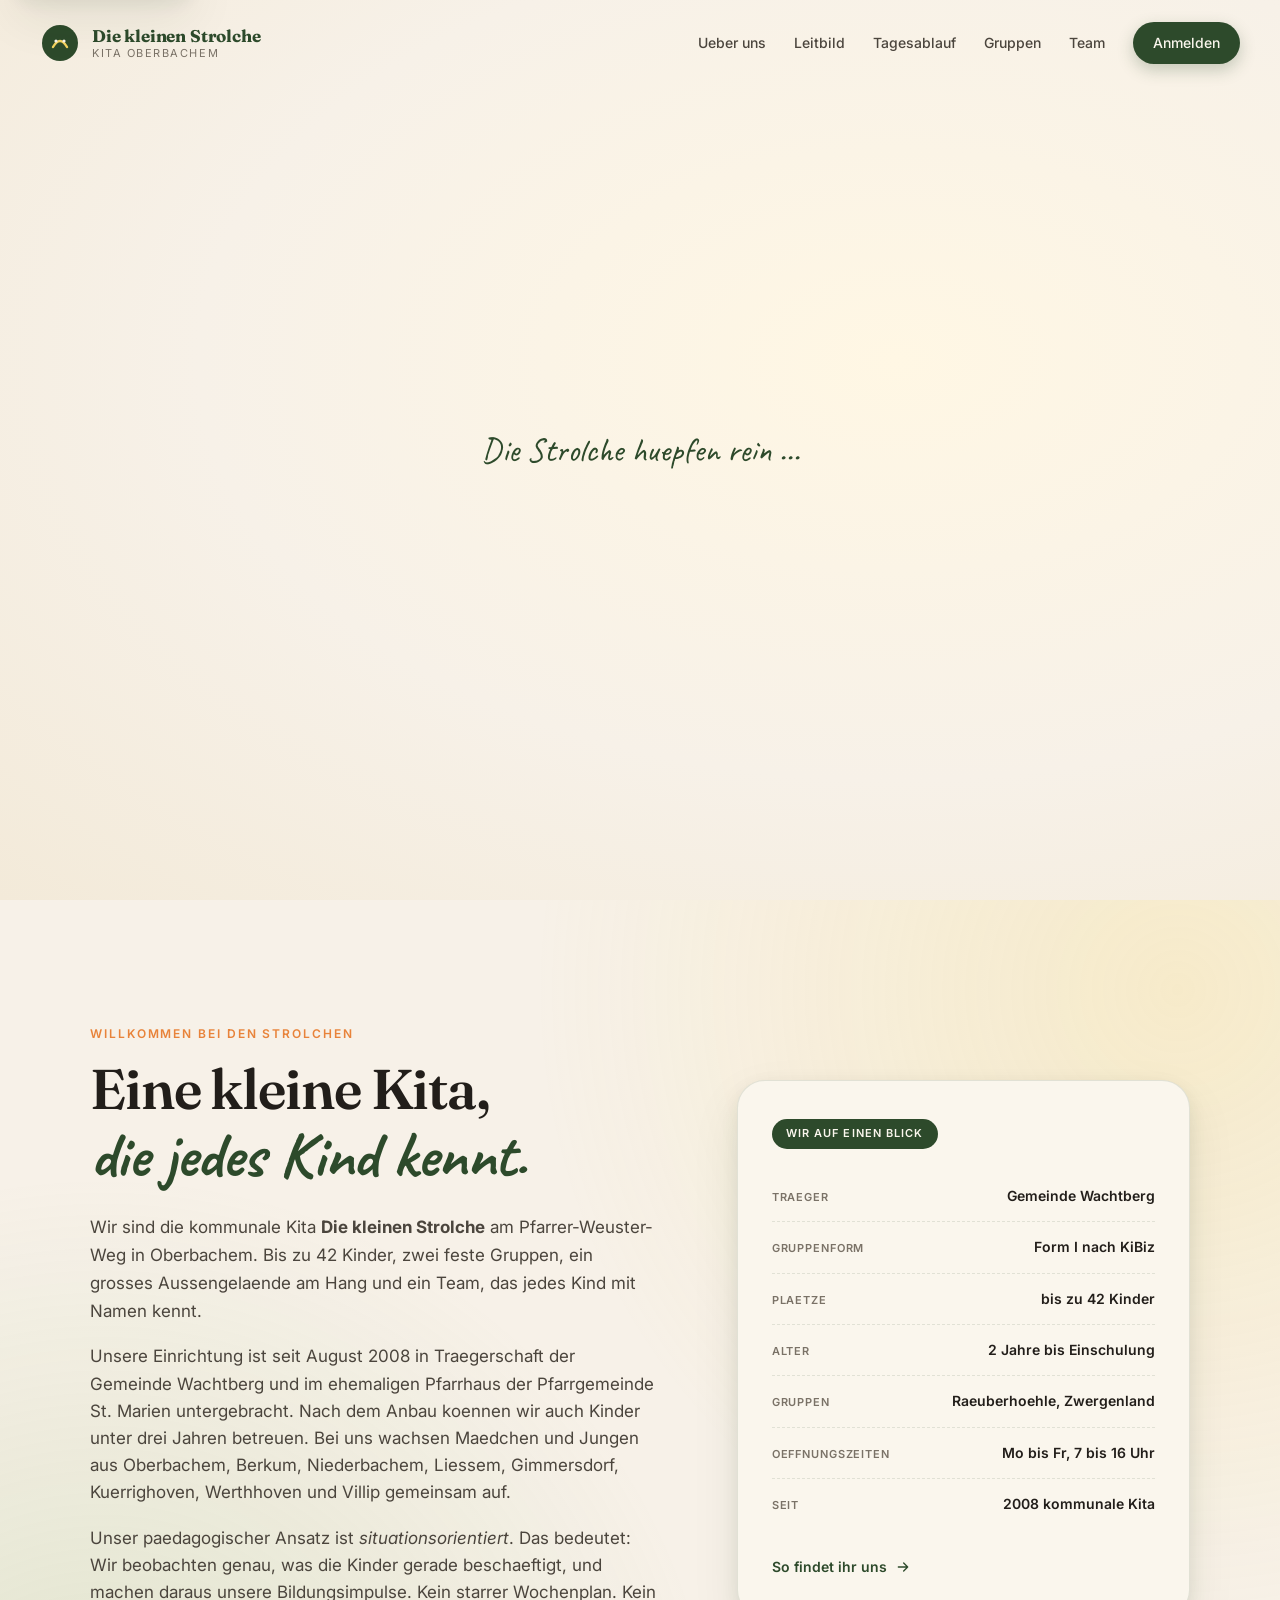
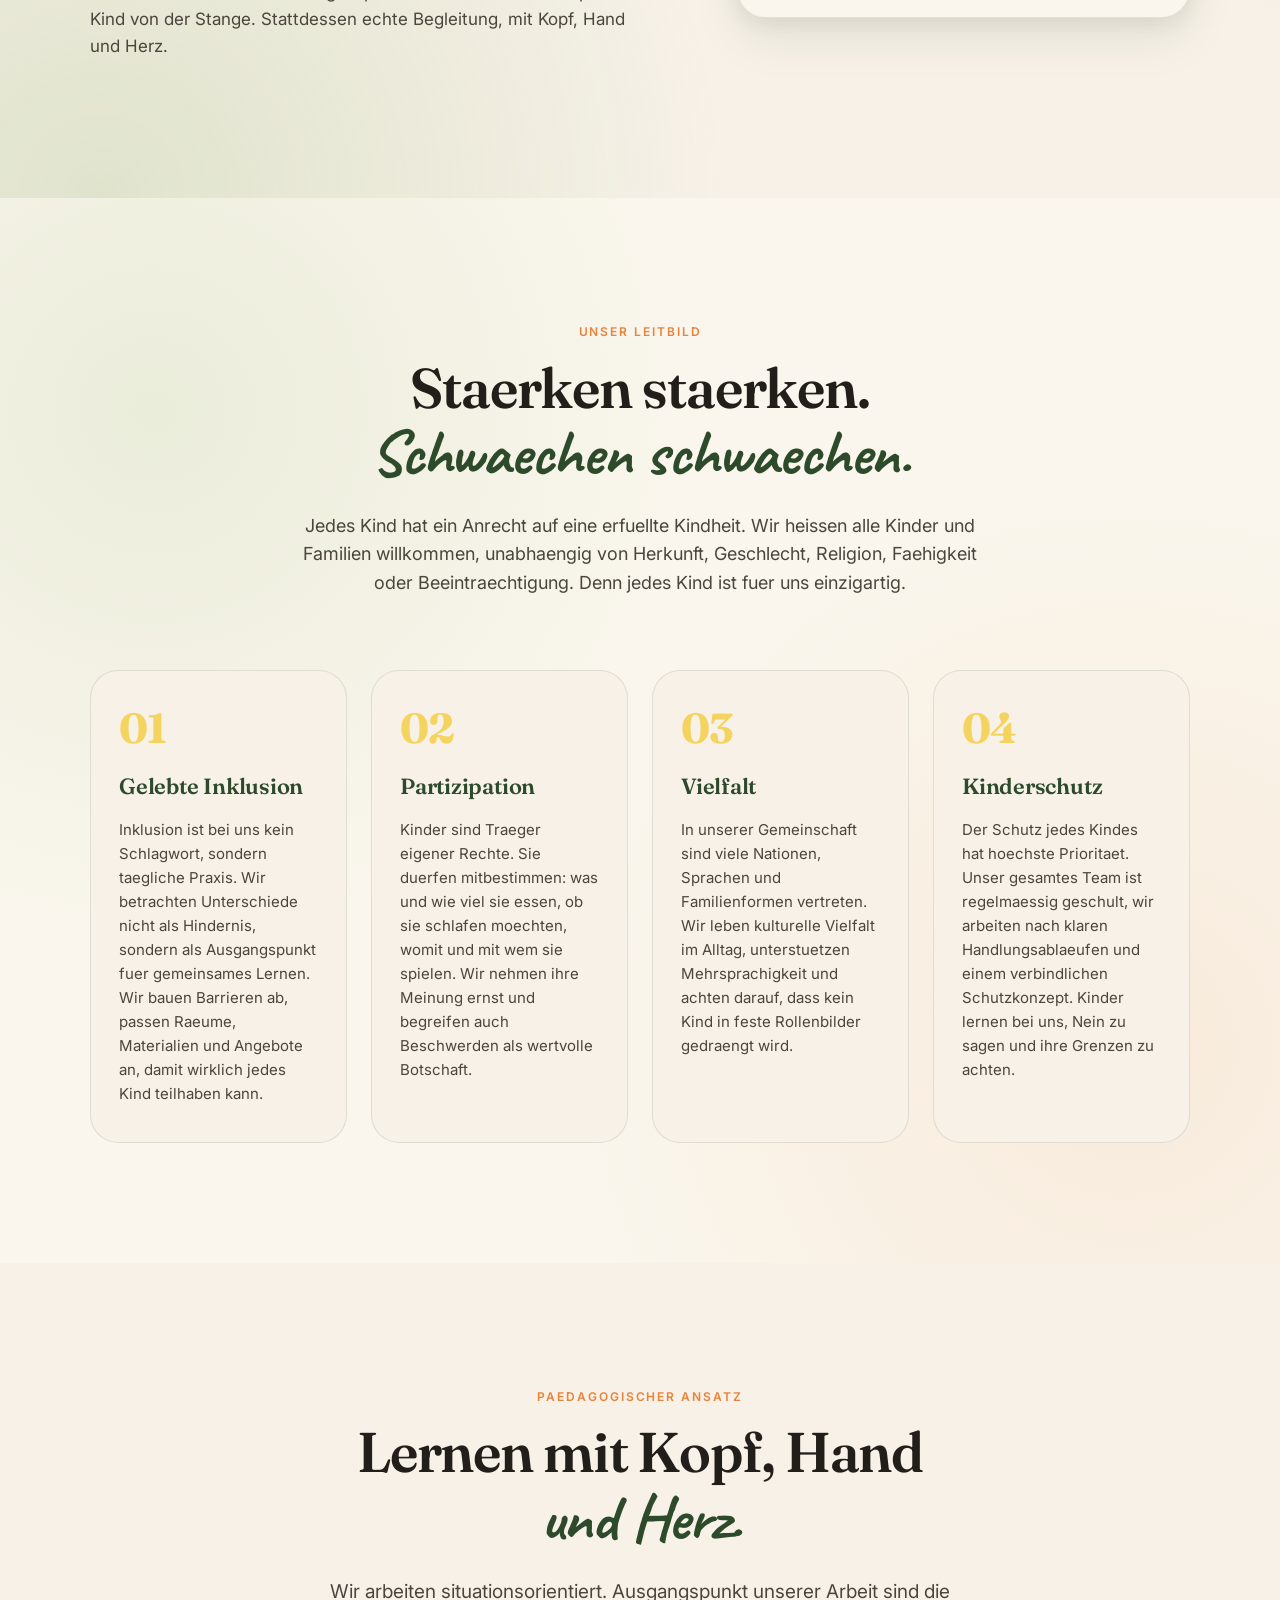
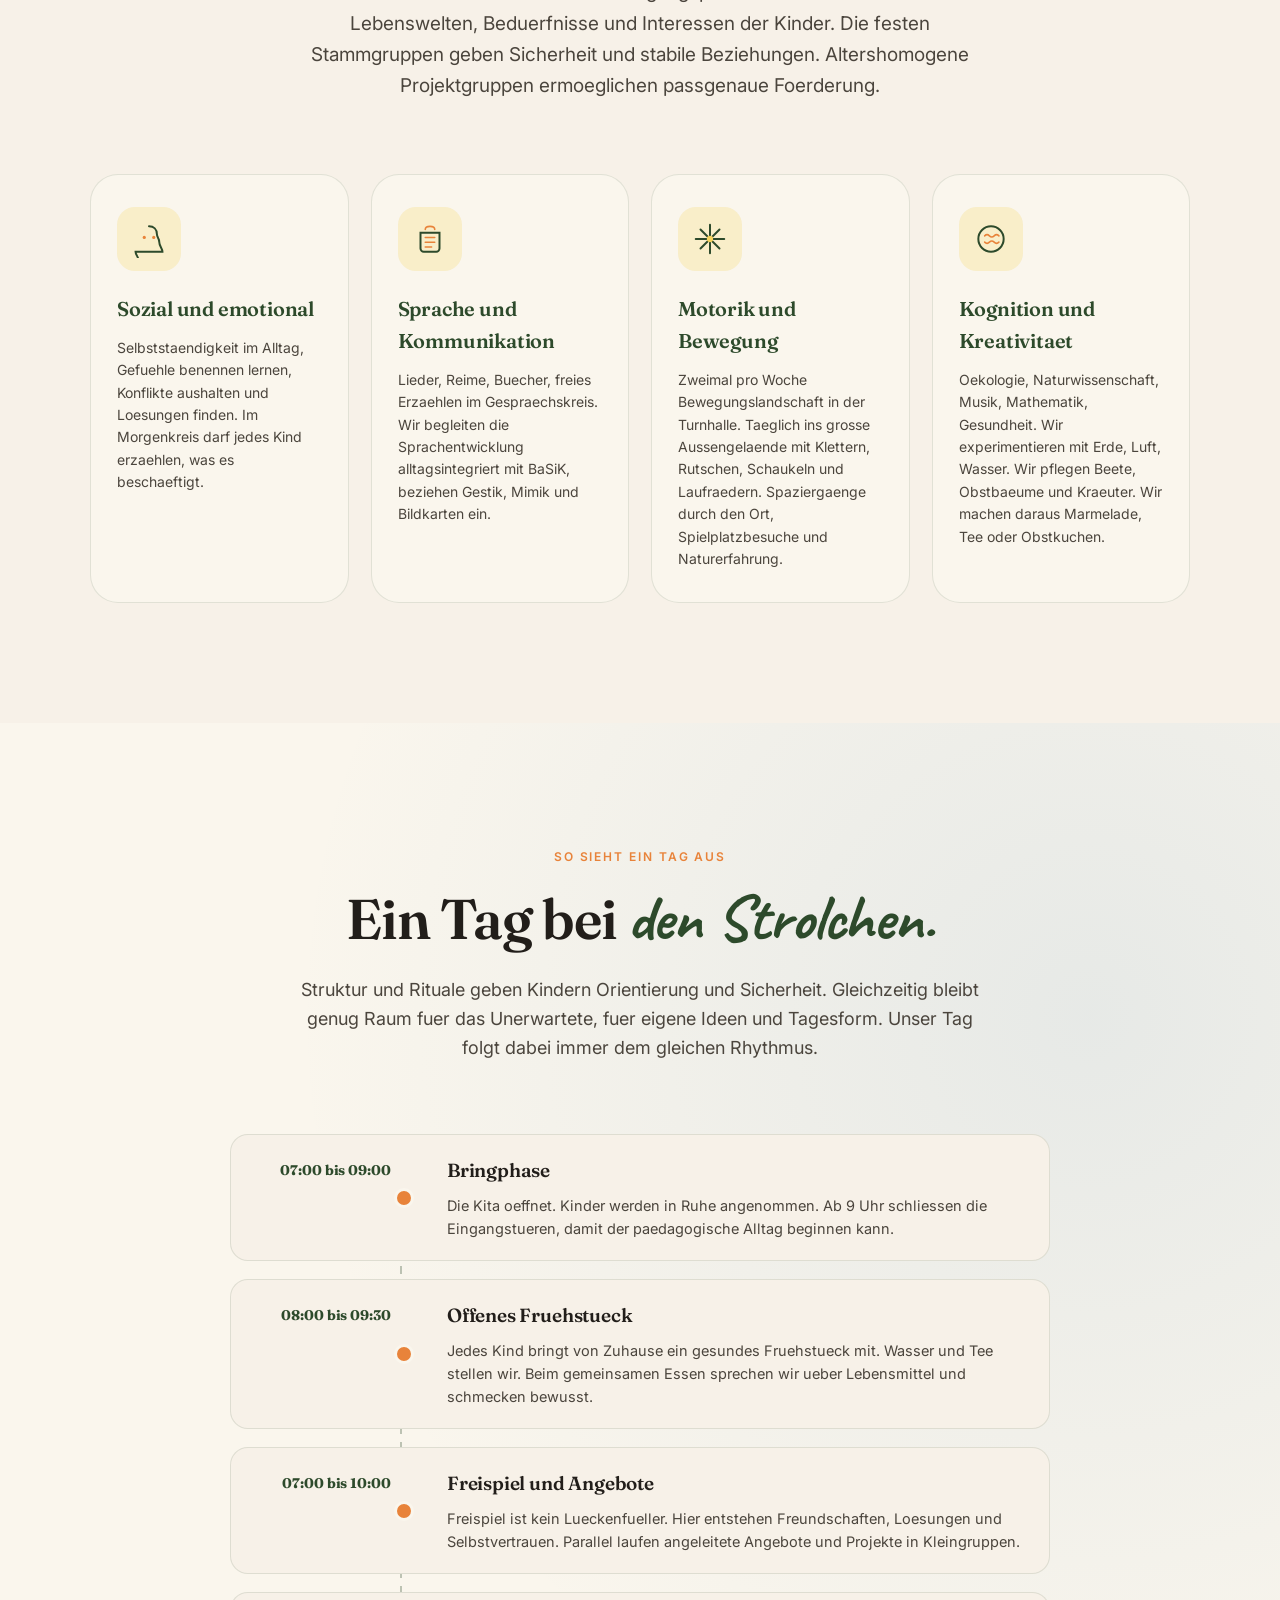
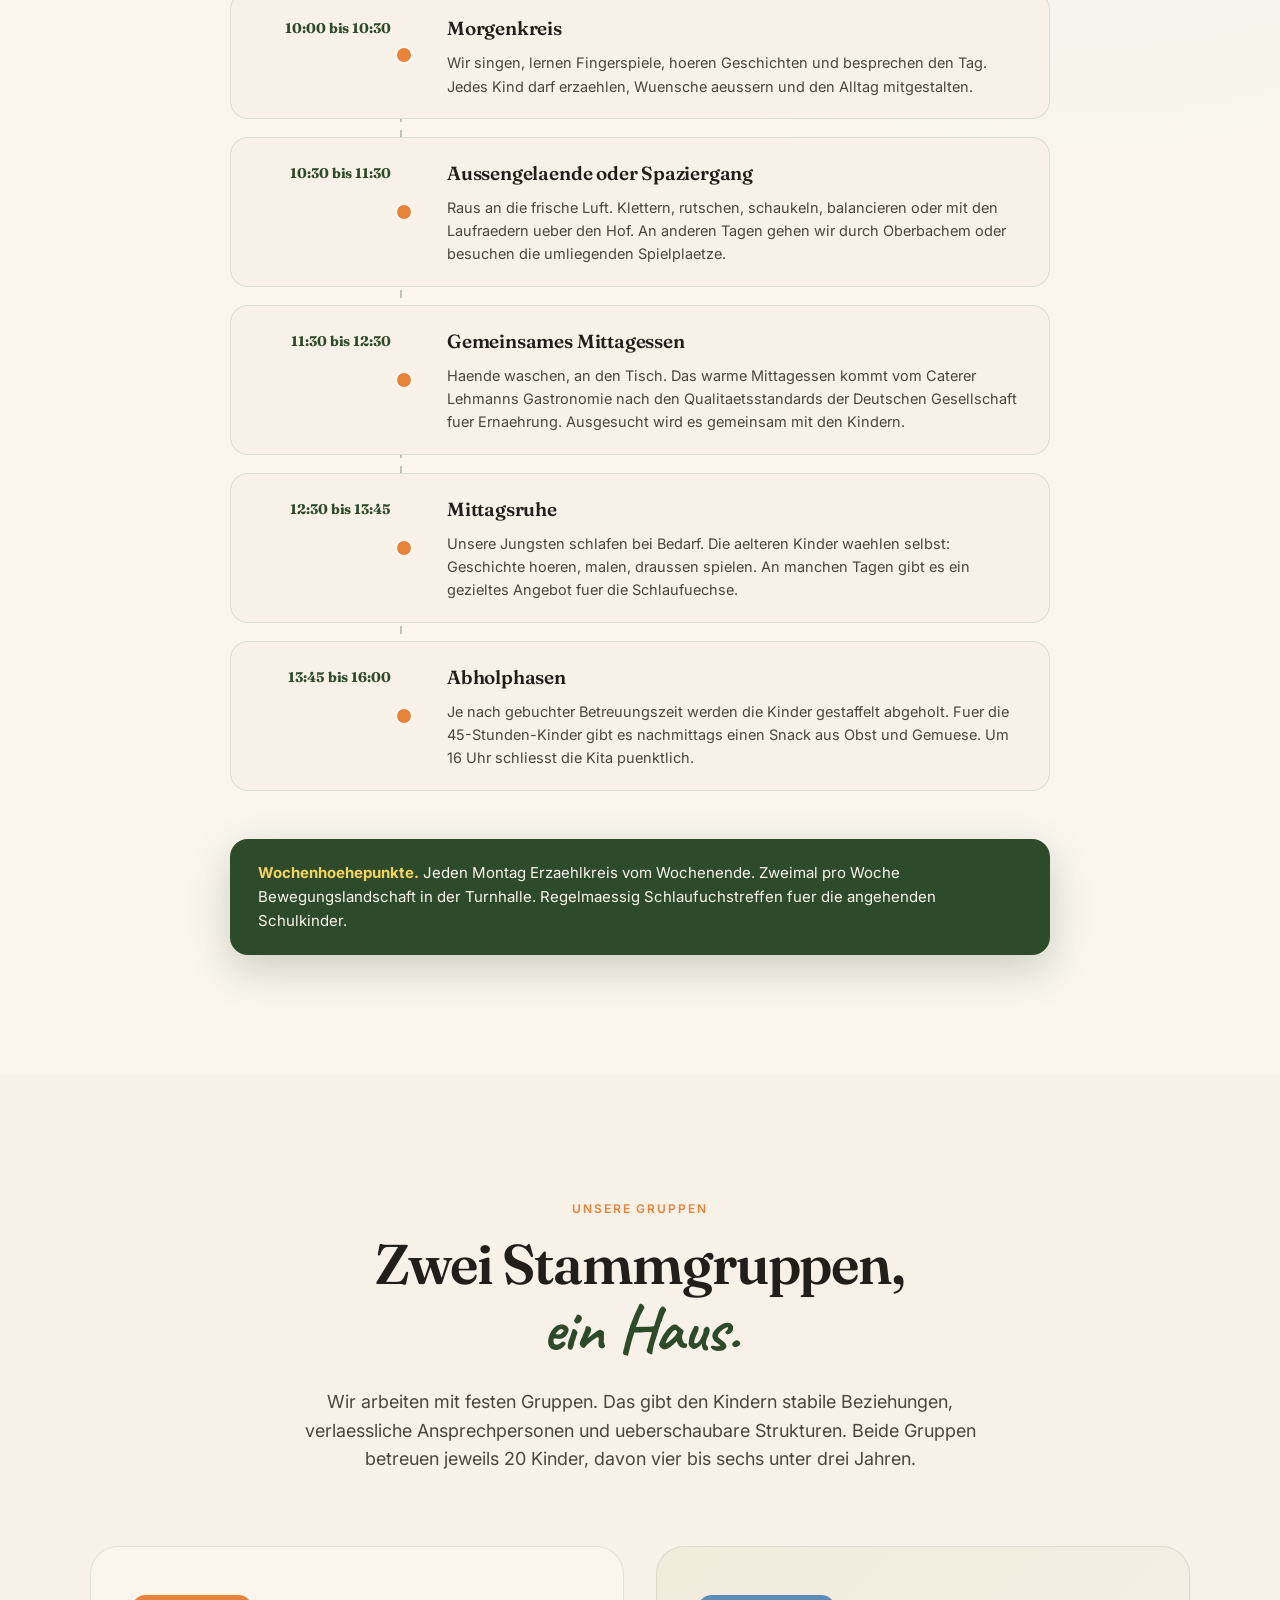
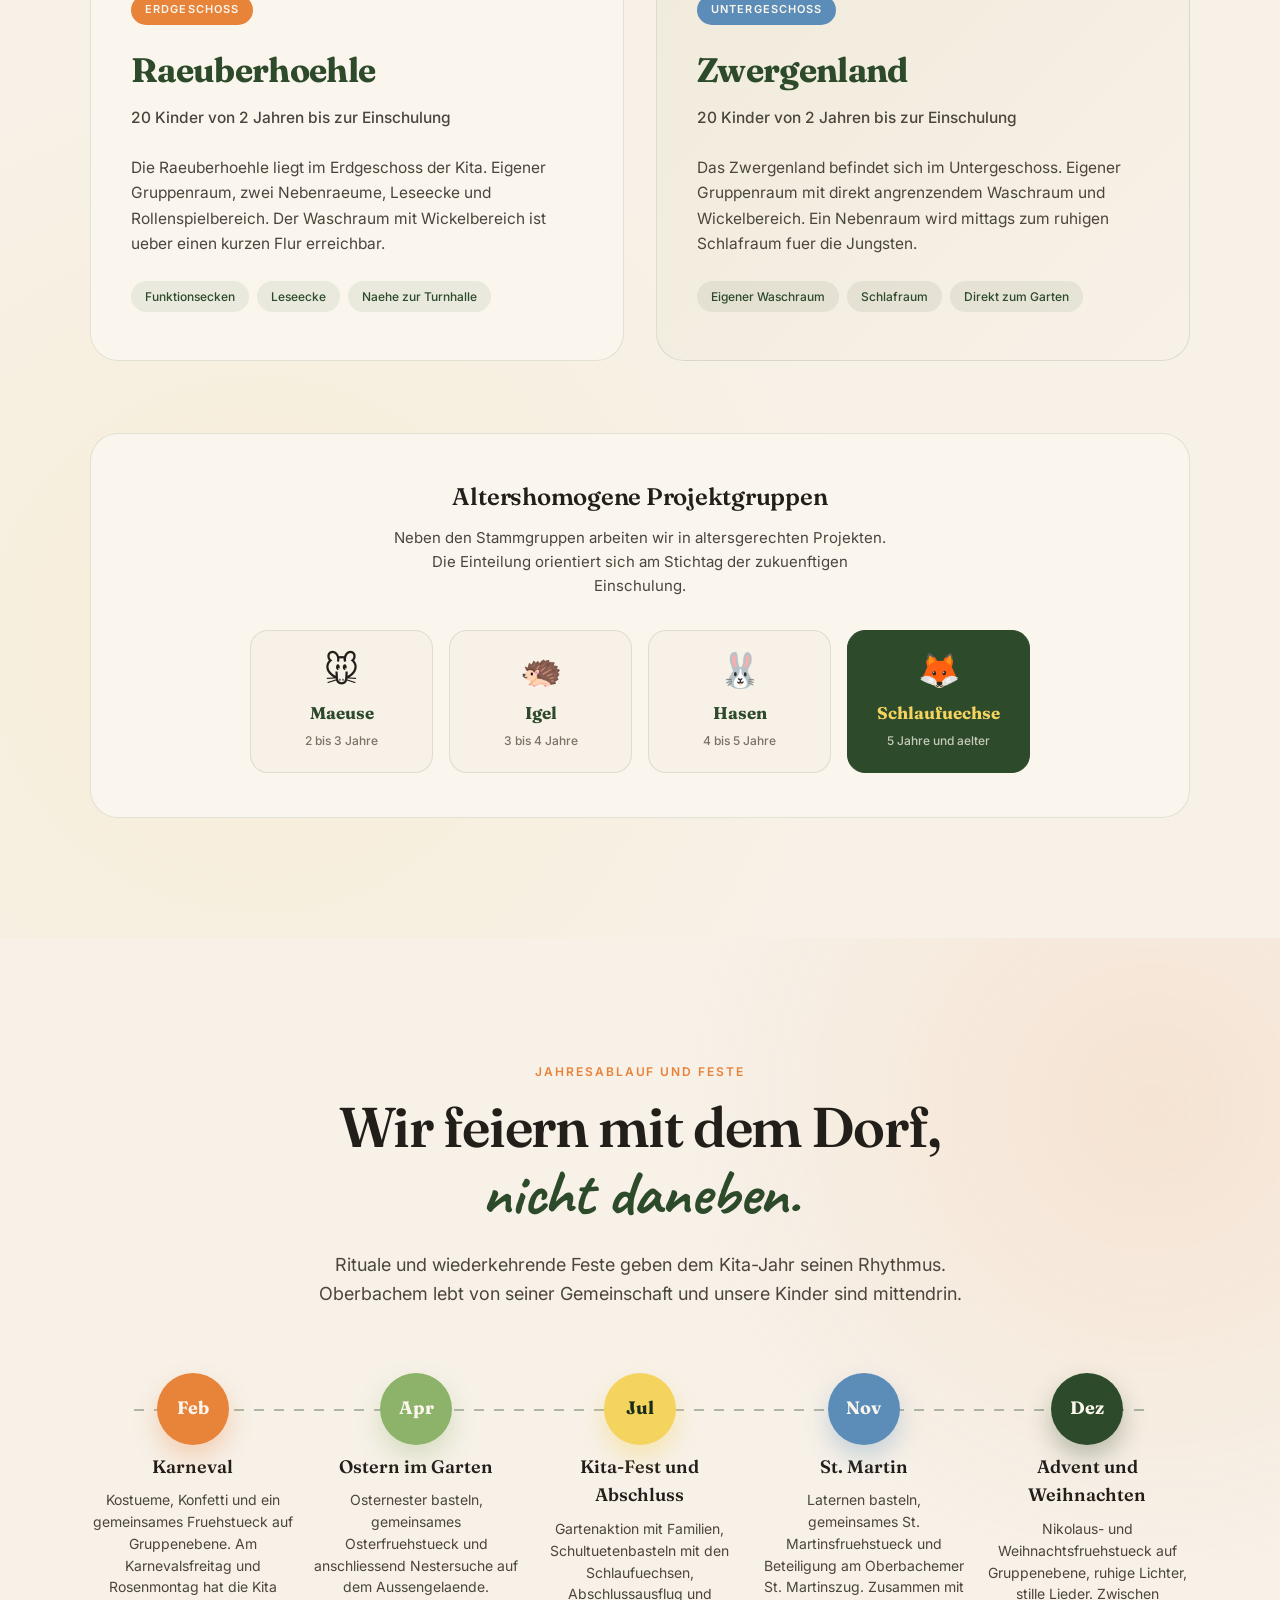
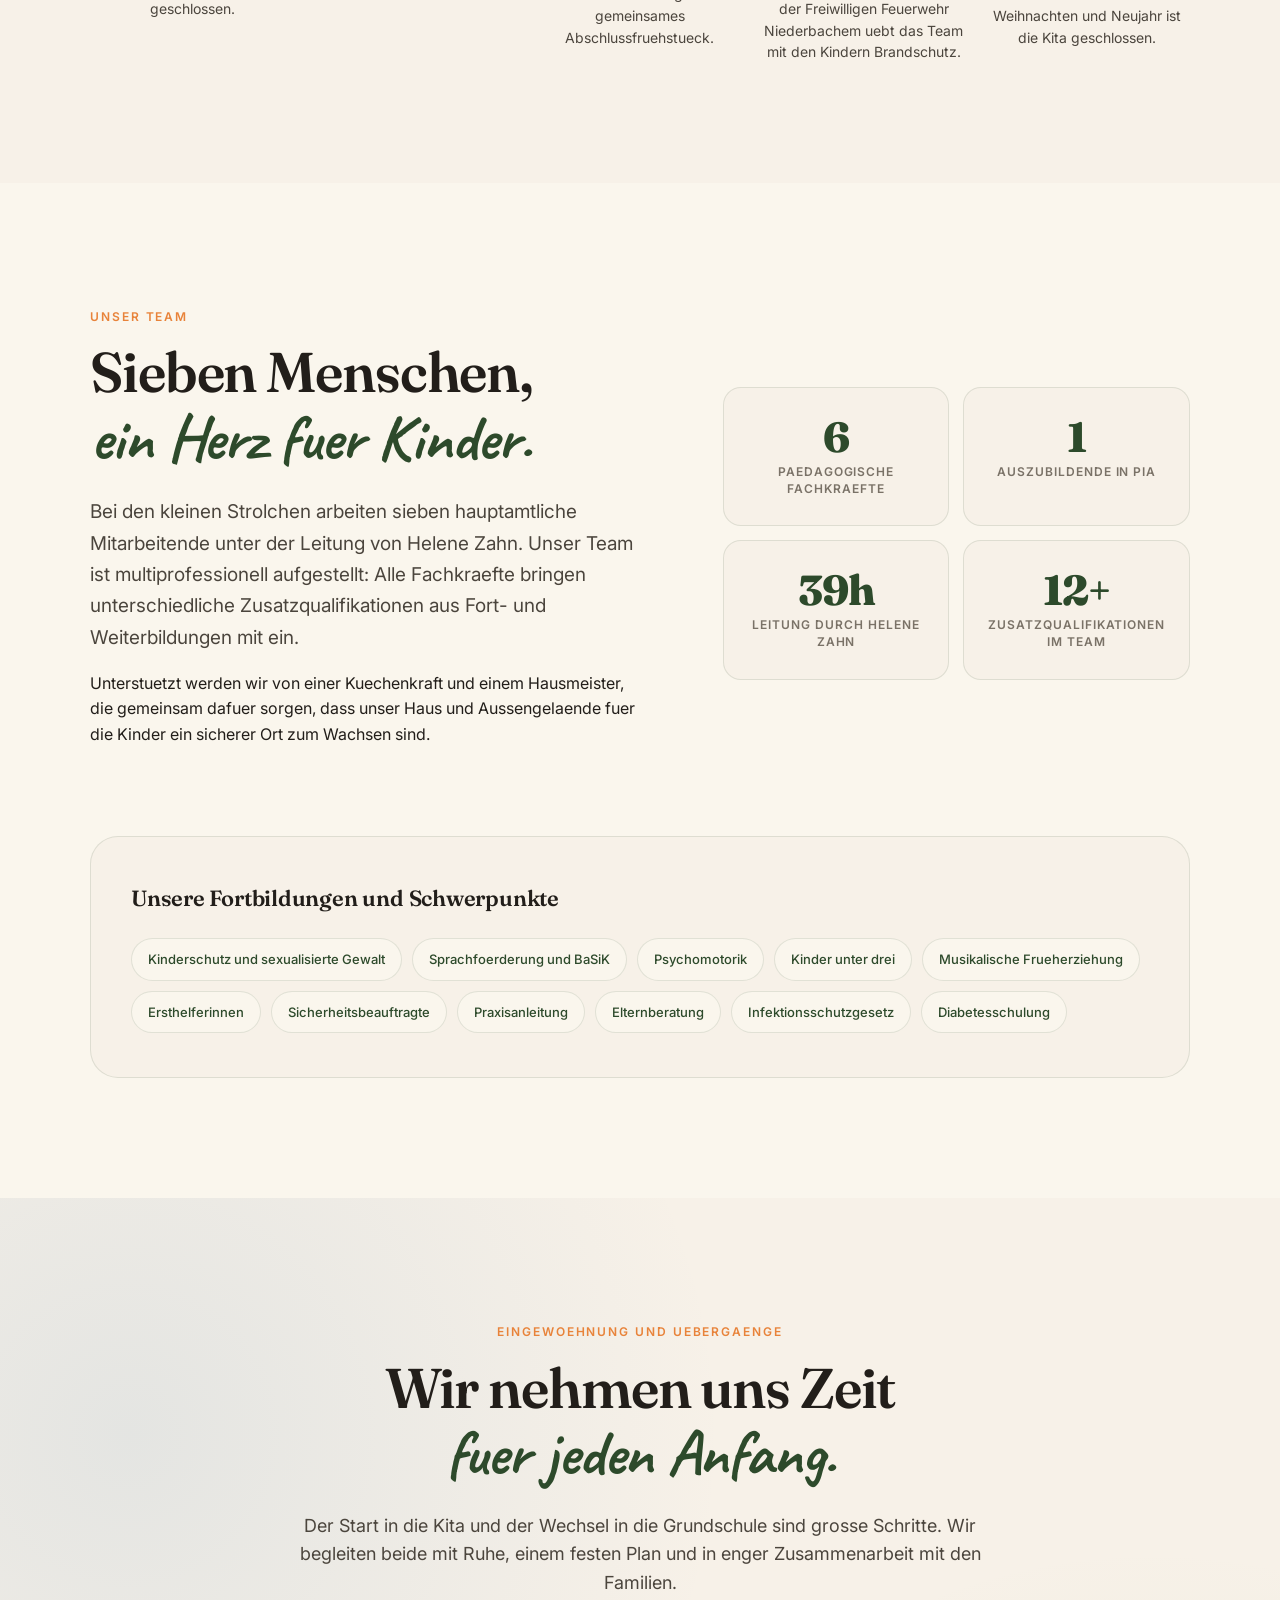
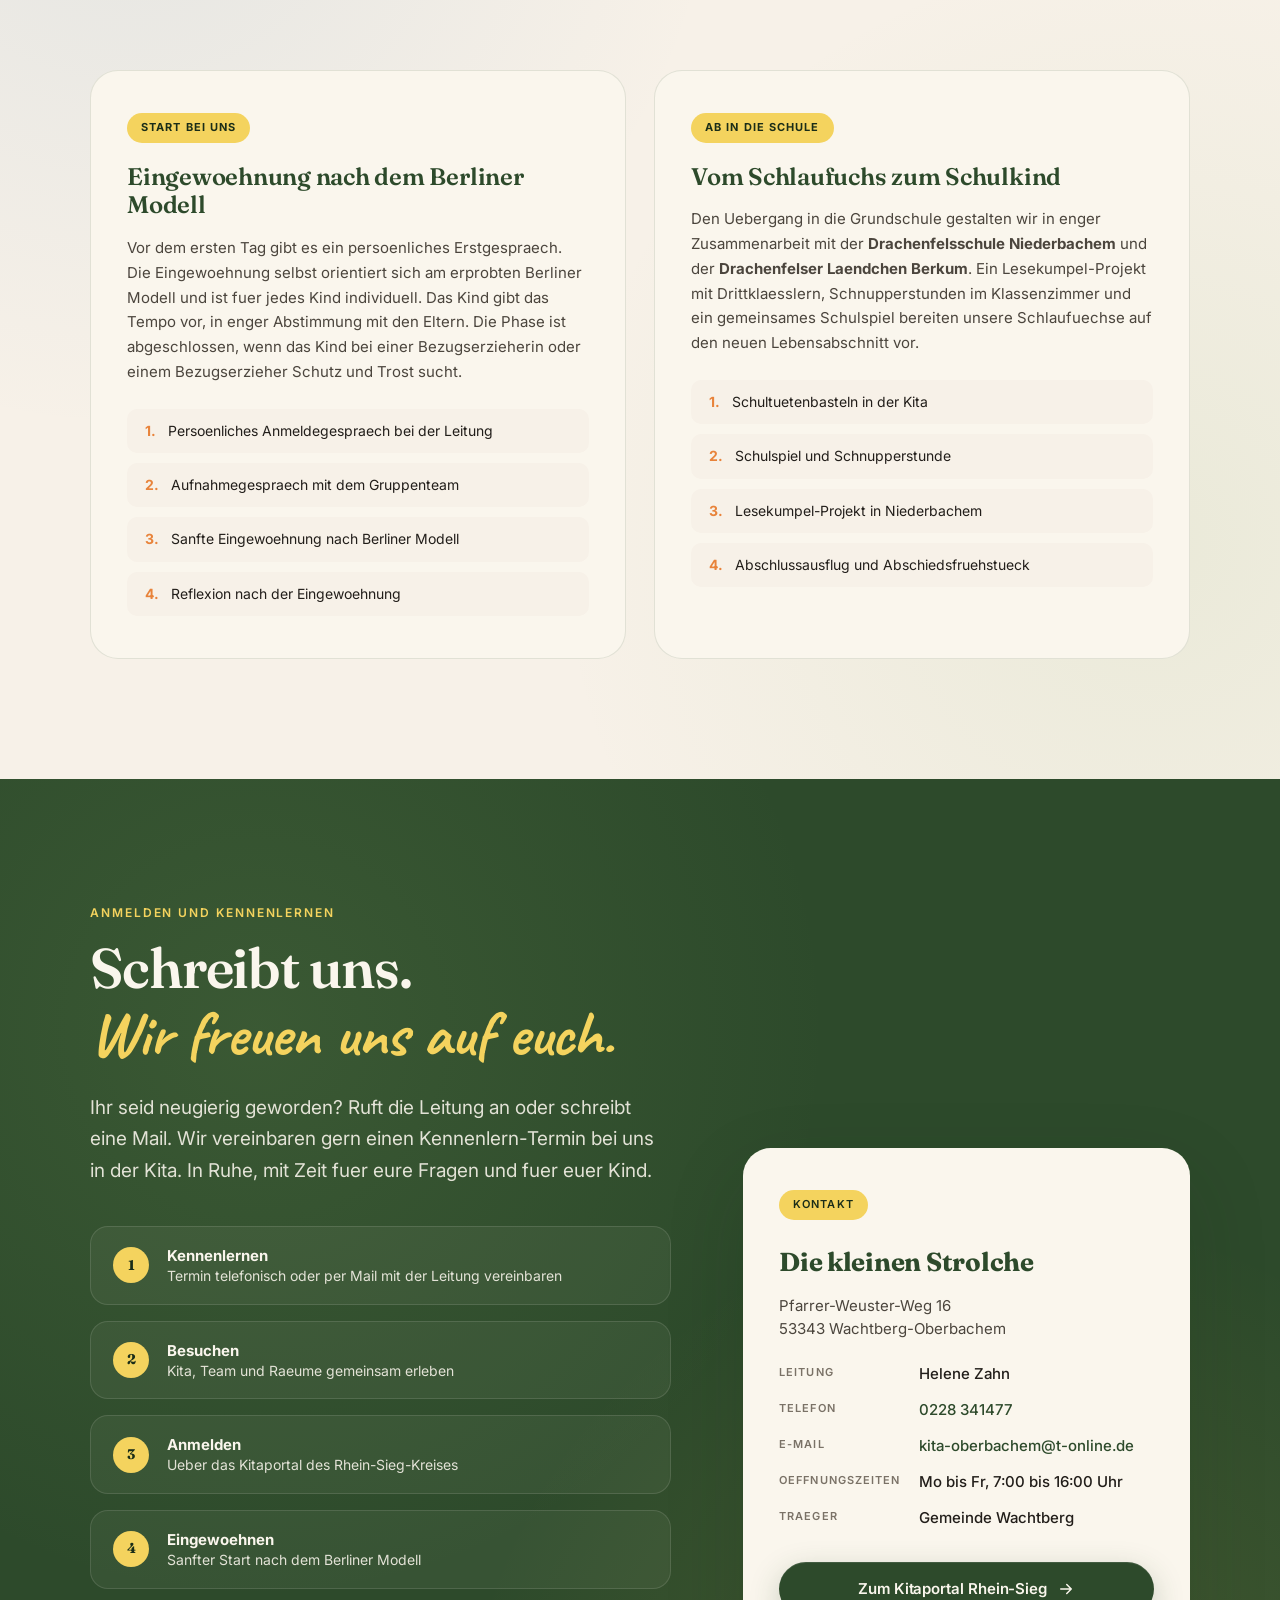
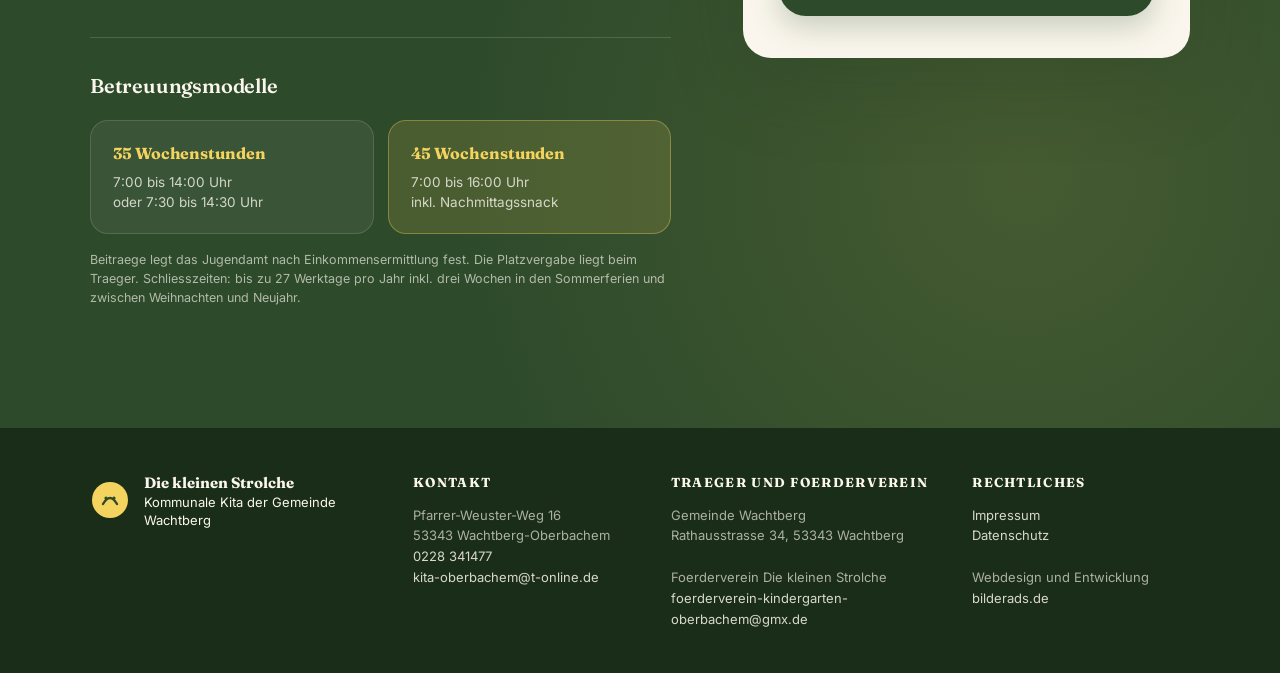
==== commit d853df8d: "content: Komplett-Update basierend auf Inklusionspaedagogischer Konzeption Website auf 10 Sections e" ====
--- a/index.html
+++ b/index.html
@@ -5,14 +5,14 @@
     <meta name="viewport" content="width=device-width, initial-scale=1.0" />
 
     <!-- Primary -->
-    <title>Kita "Die kleinen Strolche" Oberbachem | Staedtische Kita in Wachtberg</title>
+    <title>Kita "Die kleinen Strolche" Oberbachem | Inklusive Kita in Wachtberg</title>
     <meta
       name="description"
-      content="Staedtische Kita 'Die kleinen Strolche' in Wachtberg-Oberbachem. Zwei Gruppen, Kinder von 2 bis 6 Jahren, woechentlicher Waldtag. Konzept, Tagesablauf und Anmeldung auf einen Blick."
+      content="Staedtische inklusive Kita 'Die kleinen Strolche' in Wachtberg-Oberbachem. Zwei Gruppen, bis zu 42 Kinder von 2 Jahren bis zur Einschulung. Situationsorientierter Ansatz, Partizipation und gelebte Vielfalt. Leitung: Helene Zahn."
     />
     <meta
       name="keywords"
-      content="Kita Oberbachem, Kindergarten Oberbachem, Kita Wachtberg, Die kleinen Strolche, Kinderbetreuung Wachtberg, Kindertagesstaette Oberbachem, Waldkindergarten Wachtberg"
+      content="Kita Oberbachem, Kindergarten Oberbachem, Kita Wachtberg, Die kleinen Strolche, Inklusive Kita Wachtberg, Kindertagesstaette Oberbachem, Raeuberhoehle Zwergenland, Kita Pfarrer-Weuster-Weg"
     />
     <meta name="author" content="Kita Die kleinen Strolche Oberbachem" />
     <meta name="robots" content="index, follow, max-image-preview:large" />
@@ -33,7 +33,7 @@
     <meta property="og:title" content="Kita Die kleinen Strolche Oberbachem" />
     <meta
       property="og:description"
-      content="Staedtische Kita in Wachtberg-Oberbachem. Zwei Gruppen, Kinder von 2 bis 6 Jahren, woechentlicher Waldtag. Geborgen wachsen. Neugierig die Welt entdecken."
+      content="Inklusive staedtische Kita in Wachtberg-Oberbachem. Zwei Gruppen, bis zu 42 Kinder von 2 bis 6 Jahren. Geborgen wachsen. Gemeinsam die Welt entdecken."
     />
     <meta property="og:url" content="https://kita-oberbachem.de/" />
     <meta property="og:image" content="https://kita-oberbachem.de/og-image.jpg" />
@@ -46,14 +46,14 @@
     <meta name="twitter:title" content="Kita Die kleinen Strolche Oberbachem" />
     <meta
       name="twitter:description"
-      content="Staedtische Kita in Wachtberg-Oberbachem. Zwei Gruppen, 2 bis 6 Jahre, woechentlich im Wald."
+      content="Inklusive Kita in Wachtberg-Oberbachem. Zwei Gruppen, 2 bis 6 Jahre, 42 Plaetze."
     />
     <meta name="twitter:image" content="https://kita-oberbachem.de/og-image.jpg" />
     <meta name="twitter:image:alt" content="Kita Die kleinen Strolche Oberbachem" />
 
     <link rel="icon" href="data:image/svg+xml,%3Csvg xmlns='http://www.w3.org/2000/svg' viewBox='0 0 100 100'%3E%3Ctext y='.9em' font-size='90'%3E%F0%9F%8C%B2%3C/text%3E%3C/svg%3E" />
 
-    <!-- JSON-LD: Preschool / LocalBusiness -->
+    <!-- JSON-LD: Preschool -->
     <script type="application/ld+json">
     {
       "@context": "https://schema.org",
@@ -62,7 +62,7 @@
       "name": "Kita Die kleinen Strolche Oberbachem",
       "alternateName": ["Die kleinen Strolche", "Staedtische Kita Oberbachem"],
       "url": "https://kita-oberbachem.de/",
-      "description": "Staedtische Kindertagesstaette in Wachtberg-Oberbachem. Zwei Gruppen, Kinder von 2 bis 6 Jahren, Schwerpunkt Kreativitaet und aesthetische Bildung, woechentlicher Wald- und Feldtag.",
+      "description": "Kommunale inklusive Kindertagesstaette in Wachtberg-Oberbachem. Zwei Gruppen (Raeuberhoehle und Zwergenland), bis zu 42 Kinder von 2 Jahren bis zur Einschulung. Situationsorientierter paedagogischer Ansatz mit Fokus auf Inklusion, Partizipation und ganzheitliche Bildung.",
       "telephone": "+49-228-341477",
       "email": "kita-oberbachem@t-online.de",
       "address": {
@@ -86,7 +86,13 @@
       }],
       "areaServed": [
         { "@type": "Place", "name": "Oberbachem" },
+        { "@type": "Place", "name": "Berkum" },
+        { "@type": "Place", "name": "Niederbachem" },
+        { "@type": "Place", "name": "Liessem" },
+        { "@type": "Place", "name": "Gimmersdorf" },
         { "@type": "Place", "name": "Kuerrighoven" },
+        { "@type": "Place", "name": "Werthhoven" },
+        { "@type": "Place", "name": "Villip" },
         { "@type": "Place", "name": "Wachtberg" }
       ],
       "parentOrganization": {
@@ -96,9 +102,9 @@
       },
       "numberOfEmployees": {
         "@type": "QuantitativeValue",
-        "minValue": 4
+        "value": 7
       },
-      "slogan": "Geborgen wachsen. Neugierig die Welt entdecken."
+      "slogan": "Geborgen wachsen. Gemeinsam die Welt entdecken."
     }
     </script>
 
@@ -169,9 +175,10 @@
       </a>
       <nav class="nav-links" aria-label="Hauptnavigation">
         <a href="#ueber">Ueber uns</a>
-        <a href="#alltag">Unser Alltag</a>
-        <a href="#feste">Feste</a>
-        <a href="#kontakt">Kontakt</a>
+        <a href="#leitbild">Leitbild</a>
+        <a href="#tagesablauf">Tagesablauf</a>
+        <a href="#gruppen">Gruppen</a>
+        <a href="#team">Team</a>
         <a href="#anmeldung" class="nav-cta">Anmelden</a>
       </nav>
     </header>
@@ -188,28 +195,28 @@
         <div class="hero-inner hide-text">
           <span class="kicker">
             <span class="kicker-dot" aria-hidden="true"></span>
-            Kita im Herzen von Oberbachem
+            Inklusive Kita im Herzen von Oberbachem
           </span>
           <h1 id="hero-title" class="hero-title">
             <span class="line">Geborgen wachsen.</span>
-            <span class="line accent">Neugierig die Welt entdecken.</span>
-            <span class="sr-only">Kita "Die kleinen Strolche" in Wachtberg-Oberbachem. Staedtische Kindertagesstaette fuer Kinder von 2 bis 6 Jahren.</span>
+            <span class="line accent">Gemeinsam die Welt entdecken.</span>
+            <span class="sr-only">Kita "Die kleinen Strolche" in Wachtberg-Oberbachem. Kommunale inklusive Kindertagesstaette fuer Kinder von 2 Jahren bis zur Einschulung.</span>
           </h1>
           <p class="hero-sub">
-            Bei den kleinen Strolchen in Wachtberg-Oberbachem erleben Kinder von 2 bis 6 Jahren echte Kindheit. Mit Wald und Feld vor der Tuer, mit Zeit zum Spielen, mit Herz und Platz fuer eigene Ideen.
+            Bei den kleinen Strolchen in Wachtberg-Oberbachem findet jedes Kind seinen Platz. Zwei Gruppen, bis zu 42 Plaetze, ein Team, das jedes Kind sieht. Mit gelebter Inklusion, liebevoller Bindung und Zeit zum eigenen Entdecken.
           </p>
           <div class="hero-actions">
             <a href="#anmeldung" class="btn btn-primary">
               Platz anfragen
               <svg viewBox="0 0 24 24" aria-hidden="true"><path d="M5 12h14M13 6l6 6-6 6" stroke="currentColor" stroke-width="2" fill="none" stroke-linecap="round" stroke-linejoin="round"/></svg>
             </a>
-            <a href="#alltag" class="btn btn-ghost">Unser Alltag</a>
+            <a href="#tagesablauf" class="btn btn-ghost">Unser Tagesablauf</a>
           </div>
 
           <div class="hero-meta">
             <div class="meta-item">
-              <div class="meta-value">2</div>
-              <div class="meta-label">Gruppen im Haus</div>
+              <div class="meta-value">42</div>
+              <div class="meta-label">Plaetze fuer Strolche</div>
             </div>
             <span class="meta-sep"></span>
             <div class="meta-item">
@@ -218,8 +225,8 @@
             </div>
             <span class="meta-sep"></span>
             <div class="meta-item">
-              <div class="meta-value">1x pro Woche</div>
-              <div class="meta-label">Wald- und Feldtag</div>
+              <div class="meta-value">7 bis 16</div>
+              <div class="meta-label">Uhr, Mo bis Fr</div>
             </div>
           </div>
         </div>
@@ -231,30 +238,35 @@
       </div>
     </section>
 
-    <!-- Willkommen -->
+    <!-- Willkommen / Ueber uns -->
     <section id="ueber" class="section section-welcome">
       <div class="container">
         <div class="welcome-grid">
           <div class="welcome-copy">
             <span class="eyebrow">Willkommen bei den Strolchen</span>
             <h2 class="section-title">
-              Eine kleine Kita, <span class="handwritten">die sich Zeit nimmt.</span>
+              Eine kleine Kita, <span class="handwritten">die jedes Kind kennt.</span>
             </h2>
             <p class="lead">
-              Wir sind die staedtische Kita <strong>Die kleinen Strolche</strong> am Pfarrer-Weuster-Weg in Oberbachem. Zwei Gruppen, ein grosses Aussengelaende, der Wald gleich nebenan und ein Team, das jedes Kind mit Namen kennt.
-            </p>
-            <p>
-              Unser paedagogischer Schwerpunkt ist <em>Kreativitaet und aesthetische Bildung</em>. Das klingt erstmal gross. Im Alltag bedeutet es: Wir geben den Kindern Zeit, Raum und Material, um ihre Welt zu begreifen. Mit allen Sinnen. Mit Matsch an den Haenden und Geschichten im Kopf.
+              Wir sind die kommunale Kita <strong>Die kleinen Strolche</strong> am Pfarrer-Weuster-Weg in Oberbachem. Bis zu 42 Kinder, zwei feste Gruppen, ein grosses Aussengelaende am Hang und ein Team, das jedes Kind mit Namen kennt.
+            </p>
+            <p>
+              Unsere Einrichtung ist seit August 2008 in Traegerschaft der Gemeinde Wachtberg und im ehemaligen Pfarrhaus der Pfarrgemeinde St. Marien untergebracht. Nach dem Anbau koennen wir auch Kinder unter drei Jahren betreuen. Bei uns wachsen Maedchen und Jungen aus Oberbachem, Berkum, Niederbachem, Liessem, Gimmersdorf, Kuerrighoven, Werthhoven und Villip gemeinsam auf.
+            </p>
+            <p>
+              Unser paedagogischer Ansatz ist <em>situationsorientiert</em>. Das bedeutet: Wir beobachten genau, was die Kinder gerade beschaeftigt, und machen daraus unsere Bildungsimpulse. Kein starrer Wochenplan. Kein Kind von der Stange. Stattdessen echte Begleitung, mit Kopf, Hand und Herz.
             </p>
           </div>
           <aside class="welcome-card">
             <div class="card-badge">Wir auf einen Blick</div>
             <ul class="fact-list">
               <li><span>Traeger</span><strong>Gemeinde Wachtberg</strong></li>
-              <li><span>Gruppen</span><strong>2 Gruppen nach KiBiZ</strong></li>
-              <li><span>Alter</span><strong>2 bis 6 Jahre</strong></li>
-              <li><span>Oeffnungszeiten</span><strong>Mo bis Fr, 07 bis 16 Uhr</strong></li>
-              <li><span>Besonderheit</span><strong>Woechentlich im Wald</strong></li>
+              <li><span>Gruppenform</span><strong>Form I nach KiBiz</strong></li>
+              <li><span>Plaetze</span><strong>bis zu 42 Kinder</strong></li>
+              <li><span>Alter</span><strong>2 Jahre bis Einschulung</strong></li>
+              <li><span>Gruppen</span><strong>Raeuberhoehle, Zwergenland</strong></li>
+              <li><span>Oeffnungszeiten</span><strong>Mo bis Fr, 7 bis 16 Uhr</strong></li>
+              <li><span>Seit</span><strong>2008 kommunale Kita</strong></li>
             </ul>
             <a href="#kontakt" class="card-link">
               So findet ihr uns
@@ -265,78 +277,244 @@
       </div>
     </section>
 
-    <!-- Unser Alltag -->
-    <section id="alltag" class="section section-alltag">
+    <!-- Leitbild / Inklusion -->
+    <section id="leitbild" class="section section-leitbild">
       <div class="container">
         <div class="section-head">
-          <span class="eyebrow">Unser Alltag</span>
+          <span class="eyebrow">Unser Leitbild</span>
           <h2 class="section-title">
-            Drei Dinge, <span class="handwritten">die bei uns jeden Tag passieren.</span>
+            Staerken staerken. <span class="handwritten">Schwaechen schwaechen.</span>
           </h2>
           <p class="section-lead">
-            Jedes Kind lernt anders. Wir schaffen den Rahmen, damit das passieren kann. Ohne Druck. Ohne Schablone. Mit viel Platz zum Probieren.
-          </p>
-        </div>
-
-        <div class="alltag-grid">
-          <article class="alltag-card card-freispiel">
-            <div class="card-icon">
-              <svg viewBox="0 0 48 48" aria-hidden="true">
-                <circle cx="17" cy="30" r="9" fill="#e8833a" />
-                <circle cx="32" cy="20" r="7" fill="#f4d35e" />
-                <circle cx="36" cy="34" r="5" fill="#8cb369" />
-              </svg>
-            </div>
-            <h3>Freispiel mit echtem Freiraum</h3>
-            <p>
-              Kinder duerfen bei uns selbst entscheiden: Bauen, malen, verkleiden, toben, traeumen. Freispiel ist bei uns kein Luckenfuller, sondern Herzstueck. Hier entstehen Freundschaften, Loesungen und Selbstvertrauen.
-            </p>
-            <ul class="card-tags">
-              <li>Rollenspiel</li>
-              <li>Bauecke</li>
-              <li>Werkstatt</li>
+            Jedes Kind hat ein Anrecht auf eine erfuellte Kindheit. Wir heissen alle Kinder und Familien willkommen, unabhaengig von Herkunft, Geschlecht, Religion, Faehigkeit oder Beeintraechtigung. Denn jedes Kind ist fuer uns einzigartig.
+          </p>
+        </div>
+
+        <div class="pfeiler-grid">
+          <article class="pfeiler">
+            <div class="pfeiler-num">01</div>
+            <h3>Gelebte Inklusion</h3>
+            <p>
+              Inklusion ist bei uns kein Schlagwort, sondern taegliche Praxis. Wir betrachten Unterschiede nicht als Hindernis, sondern als Ausgangspunkt fuer gemeinsames Lernen. Wir bauen Barrieren ab, passen Raeume, Materialien und Angebote an, damit wirklich jedes Kind teilhaben kann.
+            </p>
+          </article>
+          <article class="pfeiler">
+            <div class="pfeiler-num">02</div>
+            <h3>Partizipation</h3>
+            <p>
+              Kinder sind Traeger eigener Rechte. Sie duerfen mitbestimmen: was und wie viel sie essen, ob sie schlafen moechten, womit und mit wem sie spielen. Wir nehmen ihre Meinung ernst und begreifen auch Beschwerden als wertvolle Botschaft.
+            </p>
+          </article>
+          <article class="pfeiler">
+            <div class="pfeiler-num">03</div>
+            <h3>Vielfalt</h3>
+            <p>
+              In unserer Gemeinschaft sind viele Nationen, Sprachen und Familienformen vertreten. Wir leben kulturelle Vielfalt im Alltag, unterstuetzen Mehrsprachigkeit und achten darauf, dass kein Kind in feste Rollenbilder gedraengt wird.
+            </p>
+          </article>
+          <article class="pfeiler">
+            <div class="pfeiler-num">04</div>
+            <h3>Kinderschutz</h3>
+            <p>
+              Der Schutz jedes Kindes hat hoechste Prioritaet. Unser gesamtes Team ist regelmaessig geschult, wir arbeiten nach klaren Handlungsablaeufen und einem verbindlichen Schutzkonzept. Kinder lernen bei uns, Nein zu sagen und ihre Grenzen zu achten.
+            </p>
+          </article>
+        </div>
+      </div>
+    </section>
+
+    <!-- Paedagogischer Ansatz -->
+    <section id="paedagogik" class="section section-paedagogik">
+      <div class="container">
+        <div class="paedagogik-intro">
+          <span class="eyebrow">Paedagogischer Ansatz</span>
+          <h2 class="section-title">
+            Lernen mit Kopf, Hand <span class="handwritten">und Herz.</span>
+          </h2>
+          <p class="lead">
+            Wir arbeiten situationsorientiert. Ausgangspunkt unserer Arbeit sind die Lebenswelten, Beduerfnisse und Interessen der Kinder. Die festen Stammgruppen geben Sicherheit und stabile Beziehungen. Altershomogene Projektgruppen ermoeglichen passgenaue Foerderung.
+          </p>
+        </div>
+
+        <div class="entwicklungsbereiche">
+          <article class="bereich">
+            <div class="bereich-icon" aria-hidden="true">
+              <svg viewBox="0 0 48 48"><path d="M24 8c6 0 10 4 10 10 0 4 3 5 3 10 0 5 4 8 4 12H7c0 4 4 7 4 12" stroke="#2d4a2b" stroke-width="2.5" fill="none" stroke-linecap="round"/><circle cx="18" cy="22" r="2" fill="#e8833a"/><circle cx="30" cy="22" r="2" fill="#e8833a"/></svg>
+            </div>
+            <h3>Sozial und emotional</h3>
+            <p>Selbststaendigkeit im Alltag, Gefuehle benennen lernen, Konflikte aushalten und Loesungen finden. Im Morgenkreis darf jedes Kind erzaehlen, was es beschaeftigt.</p>
+          </article>
+          <article class="bereich">
+            <div class="bereich-icon" aria-hidden="true">
+              <svg viewBox="0 0 48 48"><path d="M12 16h24v20c0 2-2 4-4 4H16c-2 0-4-2-4-4V16z" stroke="#2d4a2b" stroke-width="2.5" fill="none" stroke-linecap="round"/><path d="M18 12c0-3 2-4 6-4s6 1 6 4M18 22h12M18 28h12M18 34h8" stroke="#e8833a" stroke-width="2" fill="none" stroke-linecap="round"/></svg>
+            </div>
+            <h3>Sprache und Kommunikation</h3>
+            <p>Lieder, Reime, Buecher, freies Erzaehlen im Gespraechskreis. Wir begleiten die Sprachentwicklung alltagsintegriert mit BaSiK, beziehen Gestik, Mimik und Bildkarten ein.</p>
+          </article>
+          <article class="bereich">
+            <div class="bereich-icon" aria-hidden="true">
+              <svg viewBox="0 0 48 48"><path d="M24 6v36M6 24h36M12 12l24 24M36 12L12 36" stroke="#2d4a2b" stroke-width="2.5" fill="none" stroke-linecap="round"/><circle cx="24" cy="24" r="4" fill="#f4d35e"/></svg>
+            </div>
+            <h3>Motorik und Bewegung</h3>
+            <p>Zweimal pro Woche Bewegungslandschaft in der Turnhalle. Taeglich ins grosse Aussengelaende mit Klettern, Rutschen, Schaukeln und Laufraedern. Spaziergaenge durch den Ort, Spielplatzbesuche und Naturerfahrung.</p>
+          </article>
+          <article class="bereich">
+            <div class="bereich-icon" aria-hidden="true">
+              <svg viewBox="0 0 48 48"><circle cx="24" cy="24" r="16" stroke="#2d4a2b" stroke-width="2.5" fill="none"/><path d="M16 20c2-2 4-2 6 0s4 2 6 0 4-2 6 0M16 28c2 2 4 2 6 0s4-2 6 0 4 2 6 0" stroke="#e8833a" stroke-width="2" fill="none" stroke-linecap="round"/></svg>
+            </div>
+            <h3>Kognition und Kreativitaet</h3>
+            <p>Oekologie, Naturwissenschaft, Musik, Mathematik, Gesundheit. Wir experimentieren mit Erde, Luft, Wasser. Wir pflegen Beete, Obstbaeume und Kraeuter. Wir machen daraus Marmelade, Tee oder Obstkuchen.</p>
+          </article>
+        </div>
+      </div>
+    </section>
+
+    <!-- Tagesablauf -->
+    <section id="tagesablauf" class="section section-tagesablauf">
+      <div class="container">
+        <div class="section-head">
+          <span class="eyebrow">So sieht ein Tag aus</span>
+          <h2 class="section-title">
+            Ein Tag bei <span class="handwritten">den Strolchen.</span>
+          </h2>
+          <p class="section-lead">
+            Struktur und Rituale geben Kindern Orientierung und Sicherheit. Gleichzeitig bleibt genug Raum fuer das Unerwartete, fuer eigene Ideen und Tagesform. Unser Tag folgt dabei immer dem gleichen Rhythmus.
+          </p>
+        </div>
+
+        <ol class="day-timeline">
+          <li class="day-step">
+            <div class="day-time">07:00 bis 09:00</div>
+            <div class="day-body">
+              <h4>Bringphase</h4>
+              <p>Die Kita oeffnet. Kinder werden in Ruhe angenommen. Ab 9 Uhr schliessen die Eingangstueren, damit der paedagogische Alltag beginnen kann.</p>
+            </div>
+          </li>
+          <li class="day-step">
+            <div class="day-time">08:00 bis 09:30</div>
+            <div class="day-body">
+              <h4>Offenes Fruehstueck</h4>
+              <p>Jedes Kind bringt von Zuhause ein gesundes Fruehstueck mit. Wasser und Tee stellen wir. Beim gemeinsamen Essen sprechen wir ueber Lebensmittel und schmecken bewusst.</p>
+            </div>
+          </li>
+          <li class="day-step">
+            <div class="day-time">07:00 bis 10:00</div>
+            <div class="day-body">
+              <h4>Freispiel und Angebote</h4>
+              <p>Freispiel ist kein Lueckenfueller. Hier entstehen Freundschaften, Loesungen und Selbstvertrauen. Parallel laufen angeleitete Angebote und Projekte in Kleingruppen.</p>
+            </div>
+          </li>
+          <li class="day-step">
+            <div class="day-time">10:00 bis 10:30</div>
+            <div class="day-body">
+              <h4>Morgenkreis</h4>
+              <p>Wir singen, lernen Fingerspiele, hoeren Geschichten und besprechen den Tag. Jedes Kind darf erzaehlen, Wuensche aeussern und den Alltag mitgestalten.</p>
+            </div>
+          </li>
+          <li class="day-step">
+            <div class="day-time">10:30 bis 11:30</div>
+            <div class="day-body">
+              <h4>Aussengelaende oder Spaziergang</h4>
+              <p>Raus an die frische Luft. Klettern, rutschen, schaukeln, balancieren oder mit den Laufraedern ueber den Hof. An anderen Tagen gehen wir durch Oberbachem oder besuchen die umliegenden Spielplaetze.</p>
+            </div>
+          </li>
+          <li class="day-step">
+            <div class="day-time">11:30 bis 12:30</div>
+            <div class="day-body">
+              <h4>Gemeinsames Mittagessen</h4>
+              <p>Haende waschen, an den Tisch. Das warme Mittagessen kommt vom Caterer Lehmanns Gastronomie nach den Qualitaetsstandards der Deutschen Gesellschaft fuer Ernaehrung. Ausgesucht wird es gemeinsam mit den Kindern.</p>
+            </div>
+          </li>
+          <li class="day-step">
+            <div class="day-time">12:30 bis 13:45</div>
+            <div class="day-body">
+              <h4>Mittagsruhe</h4>
+              <p>Unsere Jungsten schlafen bei Bedarf. Die aelteren Kinder waehlen selbst: Geschichte hoeren, malen, draussen spielen. An manchen Tagen gibt es ein gezieltes Angebot fuer die Schlaufuechse.</p>
+            </div>
+          </li>
+          <li class="day-step">
+            <div class="day-time">13:45 bis 16:00</div>
+            <div class="day-body">
+              <h4>Abholphasen</h4>
+              <p>Je nach gebuchter Betreuungszeit werden die Kinder gestaffelt abgeholt. Fuer die 45-Stunden-Kinder gibt es nachmittags einen Snack aus Obst und Gemuese. Um 16 Uhr schliesst die Kita puenktlich.</p>
+            </div>
+          </li>
+        </ol>
+
+        <div class="day-note">
+          <strong>Wochenhoehepunkte.</strong> Jeden Montag Erzaehlkreis vom Wochenende. Zweimal pro Woche Bewegungslandschaft in der Turnhalle. Regelmaessig Schlaufuchstreffen fuer die angehenden Schulkinder.
+        </div>
+      </div>
+    </section>
+
+    <!-- Gruppen -->
+    <section id="gruppen" class="section section-gruppen">
+      <div class="container">
+        <div class="section-head">
+          <span class="eyebrow">Unsere Gruppen</span>
+          <h2 class="section-title">
+            Zwei Stammgruppen, <span class="handwritten">ein Haus.</span>
+          </h2>
+          <p class="section-lead">
+            Wir arbeiten mit festen Gruppen. Das gibt den Kindern stabile Beziehungen, verlaessliche Ansprechpersonen und ueberschaubare Strukturen. Beide Gruppen betreuen jeweils 20 Kinder, davon vier bis sechs unter drei Jahren.
+          </p>
+        </div>
+
+        <div class="gruppen-grid">
+          <article class="gruppen-card">
+            <div class="gruppen-badge">Erdgeschoss</div>
+            <h3>Raeuberhoehle</h3>
+            <p class="gruppen-sub">20 Kinder von 2 Jahren bis zur Einschulung</p>
+            <p>
+              Die Raeuberhoehle liegt im Erdgeschoss der Kita. Eigener Gruppenraum, zwei Nebenraeume, Leseecke und Rollenspielbereich. Der Waschraum mit Wickelbereich ist ueber einen kurzen Flur erreichbar.
+            </p>
+            <ul class="gruppen-tags">
+              <li>Funktionsecken</li>
+              <li>Leseecke</li>
+              <li>Naehe zur Turnhalle</li>
             </ul>
           </article>
 
-          <article class="alltag-card card-wald featured">
-            <div class="card-icon">
-              <svg viewBox="0 0 48 48" aria-hidden="true">
-                <path d="M10 38 L18 16 L26 38 Z" fill="#2d4a2b" />
-                <path d="M22 38 L32 12 L42 38 Z" fill="#3f6337" />
-                <rect x="15" y="38" width="4" height="5" fill="#6b4423" />
-                <rect x="30" y="38" width="4" height="5" fill="#6b4423" />
-              </svg>
-            </div>
-            <h3>Woechentlich in den Wald</h3>
-            <p>
-              Ein fester Tag in der Woche gehoert dem Wald und den Feldern von Oberbachem. Stiefel an, Rucksack auf, los. Wir suchen Pilze, bauen Buden, beobachten Rehe und lernen, wie der Boden nach Regen riecht.
-            </p>
-            <ul class="card-tags">
-              <li>Dächelsberg</li>
-              <li>Feldwege</li>
-              <li>Bei jedem Wetter</li>
+          <article class="gruppen-card gruppen-card-alt">
+            <div class="gruppen-badge">Untergeschoss</div>
+            <h3>Zwergenland</h3>
+            <p class="gruppen-sub">20 Kinder von 2 Jahren bis zur Einschulung</p>
+            <p>
+              Das Zwergenland befindet sich im Untergeschoss. Eigener Gruppenraum mit direkt angrenzendem Waschraum und Wickelbereich. Ein Nebenraum wird mittags zum ruhigen Schlafraum fuer die Jungsten.
+            </p>
+            <ul class="gruppen-tags">
+              <li>Eigener Waschraum</li>
+              <li>Schlafraum</li>
+              <li>Direkt zum Garten</li>
             </ul>
           </article>
-
-          <article class="alltag-card card-kreativ">
-            <div class="card-icon">
-              <svg viewBox="0 0 48 48" aria-hidden="true">
-                <path d="M8 40 Q16 20 28 28 T44 12" stroke="#5b8db8" stroke-width="3.5" fill="none" stroke-linecap="round" />
-                <circle cx="12" cy="36" r="3" fill="#e8833a" />
-                <circle cx="28" cy="28" r="3" fill="#f4d35e" />
-                <circle cx="42" cy="14" r="3" fill="#8cb369" />
-              </svg>
-            </div>
-            <h3>Kreativ mit allen Sinnen</h3>
-            <p>
-              Farben mischen, Ton formen, Musik machen, Geschichten erfinden. Aesthetische Bildung bedeutet bei uns: Die Kinder begreifen sich und ihre Welt durch tun. Jedes Werk ist richtig. Weil es ihres ist.
-            </p>
-            <ul class="card-tags">
-              <li>Atelier</li>
-              <li>Musik</li>
-              <li>Theater</li>
-            </ul>
-          </article>
+        </div>
+
+        <div class="altersgruppen-wrap">
+          <h3 class="altersgruppen-title">Altershomogene Projektgruppen</h3>
+          <p class="altersgruppen-lead">Neben den Stammgruppen arbeiten wir in altersgerechten Projekten. Die Einteilung orientiert sich am Stichtag der zukuenftigen Einschulung.</p>
+          <div class="altersgruppen-grid">
+            <div class="altersgruppe">
+              <div class="alters-icon" aria-hidden="true">🐭</div>
+              <strong>Maeuse</strong>
+              <span>2 bis 3 Jahre</span>
+            </div>
+            <div class="altersgruppe">
+              <div class="alters-icon" aria-hidden="true">🦔</div>
+              <strong>Igel</strong>
+              <span>3 bis 4 Jahre</span>
+            </div>
+            <div class="altersgruppe">
+              <div class="alters-icon" aria-hidden="true">🐰</div>
+              <strong>Hasen</strong>
+              <span>4 bis 5 Jahre</span>
+            </div>
+            <div class="altersgruppe altersgruppe-hero">
+              <div class="alters-icon" aria-hidden="true">🦊</div>
+              <strong>Schlaufuechse</strong>
+              <span>5 Jahre und aelter</span>
+            </div>
+          </div>
         </div>
       </div>
     </section>
@@ -345,12 +523,12 @@
     <section id="feste" class="section section-feste">
       <div class="container">
         <div class="feste-head">
-          <span class="eyebrow">Feste und Traditionen</span>
+          <span class="eyebrow">Jahresablauf und Feste</span>
           <h2 class="section-title">
             Wir feiern mit dem Dorf, <span class="handwritten">nicht daneben.</span>
           </h2>
           <p class="section-lead">
-            Oberbachem lebt von seiner Gemeinschaft. Unsere Kinder sind mittendrin: Im Laternenzug hinter St. Martin, beim Sommerfest auf dem Dorfplatz, beim Singen in der Adventszeit.
+            Rituale und wiederkehrende Feste geben dem Kita-Jahr seinen Rhythmus. Oberbachem lebt von seiner Gemeinschaft und unsere Kinder sind mittendrin.
           </p>
         </div>
 
@@ -359,42 +537,143 @@
             <div class="timeline-month">Feb</div>
             <div class="timeline-body">
               <h4>Karneval</h4>
-              <p>Kostueme, Krapfen, Konfetti. Einmal im Jahr wird die Kita zur buntesten Ecke Oberbachems.</p>
+              <p>Kostueme, Konfetti und ein gemeinsames Fruehstueck auf Gruppenebene. Am Karnevalsfreitag und Rosenmontag hat die Kita geschlossen.</p>
             </div>
           </div>
           <div class="timeline-item">
             <div class="timeline-month">Apr</div>
             <div class="timeline-body">
               <h4>Ostern im Garten</h4>
-              <p>Eiersuche zwischen den Beeten, gemeinsam das erste Gruen begruessen.</p>
+              <p>Osternester basteln, gemeinsames Osterfruehstueck und anschliessend Nestersuche auf dem Aussengelaende.</p>
             </div>
           </div>
           <div class="timeline-item">
             <div class="timeline-month">Jul</div>
             <div class="timeline-body">
-              <h4>Sommerfest auf dem Dorfplatz</h4>
-              <p>Wir singen und tanzen gemeinsam mit dem VBO Oberbachem. Fuer Eltern, Nachbarn, Grosseltern.</p>
+              <h4>Kita-Fest und Abschluss</h4>
+              <p>Gartenaktion mit Familien, Schultuetenbasteln mit den Schlaufuechsen, Abschlussausflug und gemeinsames Abschlussfruehstueck.</p>
             </div>
           </div>
           <div class="timeline-item">
             <div class="timeline-month">Nov</div>
             <div class="timeline-body">
-              <h4>St. Martinszug</h4>
-              <p>Mit selbstgebastelten Laternen ziehen wir direkt hinter St. Martin durch die Strassen. Ab der Kirche Heilige Drei Koenige.</p>
+              <h4>St. Martin</h4>
+              <p>Laternen basteln, gemeinsames St. Martinsfruehstueck und Beteiligung am Oberbachemer St. Martinszug. Zusammen mit der Freiwilligen Feuerwehr Niederbachem uebt das Team mit den Kindern Brandschutz.</p>
             </div>
           </div>
           <div class="timeline-item">
             <div class="timeline-month">Dez</div>
             <div class="timeline-body">
-              <h4>Adventszeit</h4>
-              <p>Ruhige Lichter, stille Lieder, warmer Kakao. Das Jahr klingt aus mit dem, was zaehlt.</p>
-            </div>
-          </div>
-        </div>
-      </div>
-    </section>
-
-    <!-- Kontakt / Anmeldung -->
+              <h4>Advent und Weihnachten</h4>
+              <p>Nikolaus- und Weihnachtsfruehstueck auf Gruppenebene, ruhige Lichter, stille Lieder. Zwischen Weihnachten und Neujahr ist die Kita geschlossen.</p>
+            </div>
+          </div>
+        </div>
+      </div>
+    </section>
+
+    <!-- Team -->
+    <section id="team" class="section section-team">
+      <div class="container">
+        <div class="team-grid">
+          <div class="team-copy">
+            <span class="eyebrow">Unser Team</span>
+            <h2 class="section-title">
+              Sieben Menschen, <span class="handwritten">ein Herz fuer Kinder.</span>
+            </h2>
+            <p class="lead">
+              Bei den kleinen Strolchen arbeiten sieben hauptamtliche Mitarbeitende unter der Leitung von Helene Zahn. Unser Team ist multiprofessionell aufgestellt: Alle Fachkraefte bringen unterschiedliche Zusatzqualifikationen aus Fort- und Weiterbildungen mit ein.
+            </p>
+            <p>
+              Unterstuetzt werden wir von einer Kuechenkraft und einem Hausmeister, die gemeinsam dafuer sorgen, dass unser Haus und Aussengelaende fuer die Kinder ein sicherer Ort zum Wachsen sind.
+            </p>
+          </div>
+
+          <div class="team-stats">
+            <div class="stat">
+              <div class="stat-num">6</div>
+              <div class="stat-label">Paedagogische Fachkraefte</div>
+            </div>
+            <div class="stat">
+              <div class="stat-num">1</div>
+              <div class="stat-label">Auszubildende in PiA</div>
+            </div>
+            <div class="stat">
+              <div class="stat-num">39h</div>
+              <div class="stat-label">Leitung durch Helene Zahn</div>
+            </div>
+            <div class="stat">
+              <div class="stat-num">12+</div>
+              <div class="stat-label">Zusatzqualifikationen im Team</div>
+            </div>
+          </div>
+        </div>
+
+        <div class="qualis">
+          <h3 class="qualis-title">Unsere Fortbildungen und Schwerpunkte</h3>
+          <ul class="qualis-list">
+            <li>Kinderschutz und sexualisierte Gewalt</li>
+            <li>Sprachfoerderung und BaSiK</li>
+            <li>Psychomotorik</li>
+            <li>Kinder unter drei</li>
+            <li>Musikalische Frueherziehung</li>
+            <li>Ersthelferinnen</li>
+            <li>Sicherheitsbeauftragte</li>
+            <li>Praxisanleitung</li>
+            <li>Elternberatung</li>
+            <li>Infektionsschutzgesetz</li>
+            <li>Diabetesschulung</li>
+          </ul>
+        </div>
+      </div>
+    </section>
+
+    <!-- Eingewoehnung und Uebergaenge -->
+    <section id="uebergang" class="section section-uebergang">
+      <div class="container">
+        <div class="section-head">
+          <span class="eyebrow">Eingewoehnung und Uebergaenge</span>
+          <h2 class="section-title">
+            Wir nehmen uns Zeit <span class="handwritten">fuer jeden Anfang.</span>
+          </h2>
+          <p class="section-lead">
+            Der Start in die Kita und der Wechsel in die Grundschule sind grosse Schritte. Wir begleiten beide mit Ruhe, einem festen Plan und in enger Zusammenarbeit mit den Familien.
+          </p>
+        </div>
+
+        <div class="uebergang-grid">
+          <article class="uebergang-card">
+            <div class="uebergang-label">Start bei uns</div>
+            <h3>Eingewoehnung nach dem Berliner Modell</h3>
+            <p>
+              Vor dem ersten Tag gibt es ein persoenliches Erstgespraech. Die Eingewoehnung selbst orientiert sich am erprobten Berliner Modell und ist fuer jedes Kind individuell. Das Kind gibt das Tempo vor, in enger Abstimmung mit den Eltern. Die Phase ist abgeschlossen, wenn das Kind bei einer Bezugserzieherin oder einem Bezugserzieher Schutz und Trost sucht.
+            </p>
+            <ul class="uebergang-steps">
+              <li><strong>1.</strong> Persoenliches Anmeldegespraech bei der Leitung</li>
+              <li><strong>2.</strong> Aufnahmegespraech mit dem Gruppenteam</li>
+              <li><strong>3.</strong> Sanfte Eingewoehnung nach Berliner Modell</li>
+              <li><strong>4.</strong> Reflexion nach der Eingewoehnung</li>
+            </ul>
+          </article>
+
+          <article class="uebergang-card">
+            <div class="uebergang-label">Ab in die Schule</div>
+            <h3>Vom Schlaufuchs zum Schulkind</h3>
+            <p>
+              Den Uebergang in die Grundschule gestalten wir in enger Zusammenarbeit mit der <strong>Drachenfelsschule Niederbachem</strong> und der <strong>Drachenfelser Laendchen Berkum</strong>. Ein Lesekumpel-Projekt mit Drittklaesslern, Schnupperstunden im Klassenzimmer und ein gemeinsames Schulspiel bereiten unsere Schlaufuechse auf den neuen Lebensabschnitt vor.
+            </p>
+            <ul class="uebergang-steps">
+              <li><strong>1.</strong> Schultuetenbasteln in der Kita</li>
+              <li><strong>2.</strong> Schulspiel und Schnupperstunde</li>
+              <li><strong>3.</strong> Lesekumpel-Projekt in Niederbachem</li>
+              <li><strong>4.</strong> Abschlussausflug und Abschiedsfruehstueck</li>
+            </ul>
+          </article>
+        </div>
+      </div>
+    </section>
+
+    <!-- Anmeldung / Kontakt -->
     <section id="anmeldung" class="section section-kontakt">
       <div class="container">
         <div class="kontakt-grid">
@@ -404,22 +683,41 @@
               Schreibt uns. <span class="handwritten light">Wir freuen uns auf euch.</span>
             </h2>
             <p class="lead light">
-              Ihr seid neugierig geworden? Ruft einfach an oder schreibt uns eine Mail. Wir vereinbaren gern einen Kennenlern-Termin. In Ruhe. Mit Zeit fuer eure Fragen.
+              Ihr seid neugierig geworden? Ruft die Leitung an oder schreibt eine Mail. Wir vereinbaren gern einen Kennenlern-Termin bei uns in der Kita. In Ruhe, mit Zeit fuer eure Fragen und fuer euer Kind.
             </p>
 
             <div class="kontakt-steps">
               <div class="step">
                 <div class="step-num">1</div>
-                <div><strong>Kennenlernen</strong><br />Termin telefonisch vereinbaren</div>
+                <div><strong>Kennenlernen</strong><br />Termin telefonisch oder per Mail mit der Leitung vereinbaren</div>
               </div>
               <div class="step">
                 <div class="step-num">2</div>
-                <div><strong>Besuchen</strong><br />Kita und Team live erleben</div>
+                <div><strong>Besuchen</strong><br />Kita, Team und Raeume gemeinsam erleben</div>
               </div>
               <div class="step">
                 <div class="step-num">3</div>
-                <div><strong>Anmelden</strong><br />Ueber das Kitaportal Rhein-Sieg</div>
+                <div><strong>Anmelden</strong><br />Ueber das Kitaportal des Rhein-Sieg-Kreises</div>
               </div>
+              <div class="step">
+                <div class="step-num">4</div>
+                <div><strong>Eingewoehnen</strong><br />Sanfter Start nach dem Berliner Modell</div>
+              </div>
+            </div>
+
+            <div class="betreuungsmodelle">
+              <h3>Betreuungsmodelle</h3>
+              <div class="modelle">
+                <div class="modell">
+                  <div class="modell-head">35 Wochenstunden</div>
+                  <div class="modell-body">7:00 bis 14:00 Uhr<br />oder 7:30 bis 14:30 Uhr</div>
+                </div>
+                <div class="modell modell-hero">
+                  <div class="modell-head">45 Wochenstunden</div>
+                  <div class="modell-body">7:00 bis 16:00 Uhr<br />inkl. Nachmittagssnack</div>
+                </div>
+              </div>
+              <p class="modelle-note">Beitraege legt das Jugendamt nach Einkommensermittlung fest. Die Platzvergabe liegt beim Traeger. Schliesszeiten: bis zu 27 Werktage pro Jahr inkl. drei Wochen in den Sommerferien und zwischen Weihnachten und Neujahr.</p>
             </div>
           </div>
 
@@ -431,10 +729,11 @@
               53343 Wachtberg-Oberbachem
             </p>
             <dl class="kontakt-list">
+              <dt>Leitung</dt><dd>Helene Zahn</dd>
               <dt>Telefon</dt><dd><a href="tel:+49228341477">0228 341477</a></dd>
               <dt>E-Mail</dt><dd><a href="mailto:kita-oberbachem@t-online.de">kita-oberbachem@t-online.de</a></dd>
-              <dt>Oeffnungszeiten</dt><dd>Mo bis Fr, 07:00 bis 16:00 Uhr</dd>
-              <dt>Leitung</dt><dd>Helene Zahn</dd>
+              <dt>Oeffnungszeiten</dt><dd>Mo bis Fr, 7:00 bis 16:00 Uhr</dd>
+              <dt>Traeger</dt><dd>Gemeinde Wachtberg</dd>
             </dl>
             <a class="btn btn-primary full" href="https://www.kitaportal-rhein-sieg-kreis.de/" target="_blank" rel="noopener">
               Zum Kitaportal Rhein-Sieg
@@ -449,7 +748,7 @@
 
     <!-- Footer -->
     <footer class="site-footer" role="contentinfo">
-      <div class="container footer-inner">
+      <div class="container footer-grid">
         <div class="footer-brand">
           <span class="logo-mark">
             <svg viewBox="0 0 40 40" aria-hidden="true">
@@ -461,12 +760,40 @@
           </span>
           <div>
             <strong>Die kleinen Strolche</strong><br />
-            Staedtische Kita der Gemeinde Wachtberg
-          </div>
-        </div>
-        <div class="footer-meta">
-          <span>Pfarrer-Weuster-Weg 16, 53343 Wachtberg-Oberbachem</span>
-          <span>Design Prototyp. Inhalte zur Freigabe mit der Kita.</span>
+            Kommunale Kita der Gemeinde Wachtberg
+          </div>
+        </div>
+
+        <div class="footer-col">
+          <h4>Kontakt</h4>
+          <p>
+            Pfarrer-Weuster-Weg 16<br />
+            53343 Wachtberg-Oberbachem<br />
+            <a href="tel:+49228341477">0228 341477</a><br />
+            <a href="mailto:kita-oberbachem@t-online.de">kita-oberbachem@t-online.de</a>
+          </p>
+        </div>
+
+        <div class="footer-col">
+          <h4>Traeger und Foerderverein</h4>
+          <p>
+            Gemeinde Wachtberg<br />
+            Rathausstrasse 34, 53343 Wachtberg<br />
+            <br />
+            Foerderverein Die kleinen Strolche<br />
+            <a href="mailto:foerderverein-kindergarten-oberbachem@gmx.de">foerderverein-kindergarten-oberbachem@gmx.de</a>
+          </p>
+        </div>
+
+        <div class="footer-col">
+          <h4>Rechtliches</h4>
+          <p>
+            <a href="#">Impressum</a><br />
+            <a href="#">Datenschutz</a><br />
+            <br />
+            Webdesign und Entwicklung<br />
+            <a href="https://bilderads.de" target="_blank" rel="noopener">bilderads.de</a>
+          </p>
         </div>
       </div>
     </footer>
--- a/style.css
+++ b/style.css
@@ -1156,3 +1156,759 @@
   opacity: 1;
   transform: translateY(0);
 }
+
+/* ---------- Leitbild ---------- */
+.section-leitbild {
+  background: var(--creme);
+  position: relative;
+}
+
+.section-leitbild::before {
+  content: "";
+  position: absolute;
+  inset: 0;
+  background:
+    radial-gradient(circle at 12% 20%, rgba(140, 179, 105, 0.14), transparent 38%),
+    radial-gradient(circle at 88% 80%, rgba(232, 131, 58, 0.10), transparent 40%);
+  pointer-events: none;
+}
+
+.section-leitbild > .container { position: relative; }
+
+.pfeiler-grid {
+  display: grid;
+  grid-template-columns: repeat(4, 1fr);
+  gap: 24px;
+}
+
+@media (max-width: 1024px) {
+  .pfeiler-grid { grid-template-columns: repeat(2, 1fr); }
+}
+
+@media (max-width: 640px) {
+  .pfeiler-grid { grid-template-columns: 1fr; }
+}
+
+.pfeiler {
+  padding: 36px 28px;
+  background: var(--bg);
+  border: 1px solid var(--line);
+  border-radius: var(--radius-lg);
+  position: relative;
+  transition: transform 0.3s cubic-bezier(0.2, 0.7, 0.2, 1), box-shadow 0.3s ease, border-color 0.3s ease;
+}
+
+.pfeiler:hover {
+  transform: translateY(-5px);
+  box-shadow: var(--shadow);
+  border-color: rgba(45, 74, 43, 0.22);
+}
+
+.pfeiler-num {
+  font-family: var(--font-display);
+  font-weight: 700;
+  font-size: 42px;
+  color: var(--sonne);
+  line-height: 1;
+  margin-bottom: 20px;
+  letter-spacing: -0.02em;
+}
+
+.pfeiler h3 {
+  font-family: var(--font-display);
+  font-weight: 600;
+  font-size: 22px;
+  color: var(--wald);
+  margin: 0 0 14px;
+  letter-spacing: -0.01em;
+}
+
+.pfeiler p {
+  font-size: 15px;
+  line-height: 1.6;
+  color: var(--ink-soft);
+  margin: 0;
+}
+
+/* ---------- Paedagogischer Ansatz ---------- */
+.section-paedagogik {
+  background: var(--bg);
+  position: relative;
+}
+
+.paedagogik-intro {
+  max-width: 760px;
+  margin: 0 auto 72px;
+  text-align: center;
+}
+
+.paedagogik-intro .eyebrow { color: var(--terra); }
+
+.paedagogik-intro .section-title {
+  margin-left: auto;
+  margin-right: auto;
+}
+
+.paedagogik-intro .lead {
+  margin-left: auto;
+  margin-right: auto;
+}
+
+.entwicklungsbereiche {
+  display: grid;
+  grid-template-columns: repeat(4, 1fr);
+  gap: 22px;
+}
+
+@media (max-width: 1024px) {
+  .entwicklungsbereiche { grid-template-columns: repeat(2, 1fr); }
+}
+
+@media (max-width: 640px) {
+  .entwicklungsbereiche { grid-template-columns: 1fr; }
+}
+
+.bereich {
+  padding: 32px 26px;
+  background: var(--creme);
+  border-radius: var(--radius-lg);
+  border: 1px solid var(--line);
+  transition: transform 0.3s ease, box-shadow 0.3s ease;
+}
+
+.bereich:hover {
+  transform: translateY(-4px);
+  box-shadow: var(--shadow);
+}
+
+.bereich-icon {
+  width: 64px;
+  height: 64px;
+  background: rgba(244, 211, 94, 0.25);
+  border-radius: 18px;
+  display: grid;
+  place-items: center;
+  margin-bottom: 22px;
+}
+
+.bereich-icon svg {
+  width: 38px;
+  height: 38px;
+}
+
+.bereich h3 {
+  font-family: var(--font-display);
+  font-weight: 600;
+  font-size: 20px;
+  color: var(--wald);
+  margin: 0 0 12px;
+  letter-spacing: -0.01em;
+}
+
+.bereich p {
+  font-size: 14px;
+  line-height: 1.6;
+  color: var(--ink-soft);
+  margin: 0;
+}
+
+/* ---------- Tagesablauf ---------- */
+.section-tagesablauf {
+  background:
+    radial-gradient(circle at 85% 15%, rgba(91, 141, 184, 0.12), transparent 40%),
+    var(--creme);
+}
+
+.day-timeline {
+  list-style: none;
+  padding: 0;
+  margin: 0 auto;
+  max-width: 820px;
+  position: relative;
+  display: grid;
+  gap: 18px;
+}
+
+.day-timeline::before {
+  content: "";
+  position: absolute;
+  left: 170px;
+  top: 20px;
+  bottom: 20px;
+  width: 2px;
+  background: repeating-linear-gradient(
+    to bottom,
+    var(--wald) 0 8px,
+    transparent 8px 16px
+  );
+  opacity: 0.3;
+}
+
+.day-step {
+  display: grid;
+  grid-template-columns: 150px 1fr;
+  gap: 40px;
+  align-items: start;
+  padding: 20px 26px;
+  background: var(--bg);
+  border: 1px solid var(--line);
+  border-radius: var(--radius);
+  position: relative;
+  transition: transform 0.25s ease, box-shadow 0.25s ease;
+}
+
+.day-step:hover {
+  transform: translateX(4px);
+  box-shadow: var(--shadow-sm);
+}
+
+.day-step::after {
+  content: "";
+  position: absolute;
+  left: 163px;
+  top: 50%;
+  transform: translateY(-50%);
+  width: 14px;
+  height: 14px;
+  background: var(--terra);
+  border: 3px solid var(--creme);
+  border-radius: 50%;
+  z-index: 2;
+}
+
+.day-time {
+  font-family: var(--font-display);
+  font-weight: 700;
+  font-size: 14px;
+  color: var(--wald);
+  letter-spacing: -0.005em;
+  padding-top: 4px;
+  text-align: right;
+  padding-right: 16px;
+}
+
+.day-body h4 {
+  font-family: var(--font-display);
+  font-weight: 600;
+  font-size: 19px;
+  margin: 0 0 8px;
+  color: var(--ink);
+  letter-spacing: -0.01em;
+}
+
+.day-body p {
+  font-size: 14.5px;
+  line-height: 1.6;
+  color: var(--ink-soft);
+  margin: 0;
+}
+
+.day-note {
+  margin: 48px auto 0;
+  max-width: 820px;
+  padding: 22px 28px;
+  background: var(--wald);
+  color: var(--creme);
+  border-radius: var(--radius);
+  font-size: 15px;
+  line-height: 1.6;
+  box-shadow: 0 14px 40px rgba(45, 74, 43, 0.22);
+}
+
+.day-note strong { color: var(--sonne); }
+
+@media (max-width: 780px) {
+  .day-timeline::before { display: none; }
+  .day-step {
+    grid-template-columns: 1fr;
+    gap: 10px;
+    padding: 22px;
+  }
+  .day-step::after { display: none; }
+  .day-time {
+    text-align: left;
+    padding-right: 0;
+    color: var(--terra);
+  }
+}
+
+/* ---------- Gruppen ---------- */
+.section-gruppen {
+  background: var(--bg);
+  position: relative;
+}
+
+.section-gruppen::before {
+  content: "";
+  position: absolute;
+  inset: 0;
+  background:
+    radial-gradient(circle at 20% 80%, rgba(244, 211, 94, 0.12), transparent 40%);
+  pointer-events: none;
+}
+
+.section-gruppen > .container { position: relative; }
+
+.gruppen-grid {
+  display: grid;
+  grid-template-columns: 1fr 1fr;
+  gap: 32px;
+  margin-bottom: 72px;
+}
+
+@media (max-width: 820px) {
+  .gruppen-grid { grid-template-columns: 1fr; gap: 22px; }
+}
+
+.gruppen-card {
+  padding: 48px 40px;
+  background: var(--creme);
+  border: 1px solid var(--line);
+  border-radius: var(--radius-lg);
+  position: relative;
+  transition: transform 0.35s ease, box-shadow 0.35s ease;
+}
+
+.gruppen-card:hover {
+  transform: translateY(-6px);
+  box-shadow: var(--shadow);
+}
+
+.gruppen-card-alt {
+  background: linear-gradient(135deg, #f1ebdc 0%, #f7f1e8 100%);
+}
+
+.gruppen-badge {
+  display: inline-block;
+  padding: 6px 14px;
+  background: var(--terra);
+  color: var(--creme);
+  border-radius: 999px;
+  font-size: 11px;
+  font-weight: 600;
+  letter-spacing: 0.1em;
+  text-transform: uppercase;
+  margin-bottom: 18px;
+}
+
+.gruppen-card-alt .gruppen-badge { background: var(--himmel); }
+
+.gruppen-card h3 {
+  font-family: var(--font-display);
+  font-weight: 700;
+  font-size: 34px;
+  color: var(--wald);
+  margin: 0 0 8px;
+  letter-spacing: -0.02em;
+}
+
+.gruppen-sub {
+  font-size: 14px;
+  color: var(--muted);
+  margin: 0 0 18px;
+  font-weight: 500;
+}
+
+.gruppen-card > p {
+  font-size: 15.5px;
+  line-height: 1.65;
+  color: var(--ink-soft);
+  margin: 0 0 24px;
+}
+
+.gruppen-tags {
+  display: flex;
+  flex-wrap: wrap;
+  gap: 8px;
+  list-style: none;
+  padding: 0;
+  margin: 0;
+}
+
+.gruppen-tags li {
+  padding: 6px 14px;
+  background: rgba(45, 74, 43, 0.08);
+  border-radius: 999px;
+  font-size: 12px;
+  font-weight: 500;
+  color: var(--wald);
+}
+
+.altersgruppen-wrap {
+  padding: 44px 40px;
+  background: var(--creme);
+  border: 1px solid var(--line);
+  border-radius: var(--radius-lg);
+  text-align: center;
+}
+
+.altersgruppen-title {
+  font-family: var(--font-display);
+  font-weight: 600;
+  font-size: 24px;
+  color: var(--ink);
+  margin: 0 0 10px;
+  letter-spacing: -0.01em;
+}
+
+.altersgruppen-lead {
+  font-size: 15px;
+  color: var(--ink-soft);
+  max-width: 56ch;
+  margin: 0 auto 32px;
+}
+
+.altersgruppen-grid {
+  display: grid;
+  grid-template-columns: repeat(4, 1fr);
+  gap: 16px;
+  max-width: 780px;
+  margin: 0 auto;
+}
+
+@media (max-width: 640px) {
+  .altersgruppen-grid { grid-template-columns: repeat(2, 1fr); }
+}
+
+.altersgruppe {
+  padding: 22px 16px;
+  background: var(--bg);
+  border: 1px solid var(--line);
+  border-radius: var(--radius);
+  display: flex;
+  flex-direction: column;
+  gap: 4px;
+  align-items: center;
+  transition: transform 0.25s ease, border-color 0.25s ease;
+}
+
+.altersgruppe:hover {
+  transform: translateY(-4px);
+  border-color: rgba(45, 74, 43, 0.22);
+}
+
+.altersgruppe-hero {
+  background: var(--wald);
+  border-color: var(--wald);
+  color: var(--creme);
+}
+
+.altersgruppe-hero:hover { border-color: var(--wald); }
+
+.alters-icon {
+  font-size: 34px;
+  margin-bottom: 8px;
+  line-height: 1;
+}
+
+.altersgruppe strong {
+  font-family: var(--font-display);
+  font-size: 17px;
+  color: var(--wald);
+  font-weight: 700;
+}
+
+.altersgruppe-hero strong { color: var(--sonne); }
+
+.altersgruppe span {
+  font-size: 12px;
+  color: var(--muted);
+  font-weight: 500;
+}
+
+.altersgruppe-hero span { color: rgba(250, 246, 237, 0.75); }
+
+/* ---------- Team ---------- */
+.section-team {
+  background: var(--creme);
+}
+
+.team-grid {
+  display: grid;
+  grid-template-columns: 1.2fr 1fr;
+  gap: 72px;
+  align-items: center;
+  margin-bottom: 72px;
+}
+
+@media (max-width: 900px) {
+  .team-grid { grid-template-columns: 1fr; gap: 48px; }
+}
+
+.team-copy .section-title { max-width: 18ch; }
+
+.team-stats {
+  display: grid;
+  grid-template-columns: 1fr 1fr;
+  gap: 14px;
+}
+
+.stat {
+  padding: 28px 22px;
+  background: var(--bg);
+  border: 1px solid var(--line);
+  border-radius: var(--radius);
+  text-align: center;
+  transition: transform 0.25s ease, box-shadow 0.25s ease;
+}
+
+.stat:hover {
+  transform: translateY(-3px);
+  box-shadow: var(--shadow-sm);
+}
+
+.stat-num {
+  font-family: var(--font-display);
+  font-weight: 800;
+  font-size: 42px;
+  color: var(--wald);
+  line-height: 1;
+  letter-spacing: -0.02em;
+  margin-bottom: 6px;
+}
+
+.stat-label {
+  font-size: 12px;
+  color: var(--muted);
+  text-transform: uppercase;
+  letter-spacing: 0.08em;
+  font-weight: 600;
+  line-height: 1.4;
+}
+
+.qualis {
+  padding: 44px 40px;
+  background: var(--bg);
+  border: 1px solid var(--line);
+  border-radius: var(--radius-lg);
+}
+
+.qualis-title {
+  font-family: var(--font-display);
+  font-weight: 600;
+  font-size: 22px;
+  color: var(--ink);
+  margin: 0 0 22px;
+  letter-spacing: -0.01em;
+}
+
+.qualis-list {
+  display: flex;
+  flex-wrap: wrap;
+  gap: 10px;
+  list-style: none;
+  padding: 0;
+  margin: 0;
+}
+
+.qualis-list li {
+  padding: 10px 16px;
+  background: var(--creme);
+  border: 1px solid var(--line);
+  border-radius: 999px;
+  font-size: 13px;
+  font-weight: 500;
+  color: var(--wald);
+  transition: background 0.2s ease, color 0.2s ease;
+}
+
+.qualis-list li:hover {
+  background: var(--wald);
+  color: var(--creme);
+}
+
+/* ---------- Uebergaenge ---------- */
+.section-uebergang {
+  background: var(--bg);
+  position: relative;
+}
+
+.section-uebergang::before {
+  content: "";
+  position: absolute;
+  inset: 0;
+  background:
+    radial-gradient(circle at 10% 20%, rgba(91, 141, 184, 0.12), transparent 40%),
+    radial-gradient(circle at 90% 80%, rgba(140, 179, 105, 0.12), transparent 40%);
+  pointer-events: none;
+}
+
+.section-uebergang > .container { position: relative; }
+
+.uebergang-grid {
+  display: grid;
+  grid-template-columns: 1fr 1fr;
+  gap: 28px;
+}
+
+@media (max-width: 900px) {
+  .uebergang-grid { grid-template-columns: 1fr; }
+}
+
+.uebergang-card {
+  padding: 42px 36px;
+  background: var(--creme);
+  border: 1px solid var(--line);
+  border-radius: var(--radius-lg);
+  transition: transform 0.3s ease, box-shadow 0.3s ease;
+}
+
+.uebergang-card:hover {
+  transform: translateY(-6px);
+  box-shadow: var(--shadow);
+}
+
+.uebergang-label {
+  display: inline-block;
+  padding: 6px 14px;
+  background: var(--sonne);
+  color: var(--wald-deep);
+  border-radius: 999px;
+  font-size: 11px;
+  font-weight: 700;
+  letter-spacing: 0.1em;
+  text-transform: uppercase;
+  margin-bottom: 20px;
+}
+
+.uebergang-card h3 {
+  font-family: var(--font-display);
+  font-weight: 600;
+  font-size: 24px;
+  color: var(--wald);
+  margin: 0 0 16px;
+  line-height: 1.2;
+  letter-spacing: -0.01em;
+}
+
+.uebergang-card p {
+  font-size: 15px;
+  line-height: 1.65;
+  color: var(--ink-soft);
+  margin: 0 0 24px;
+}
+
+.uebergang-steps {
+  list-style: none;
+  padding: 0;
+  margin: 0;
+  display: grid;
+  gap: 10px;
+}
+
+.uebergang-steps li {
+  padding: 12px 18px;
+  background: var(--bg);
+  border-radius: var(--radius-sm);
+  font-size: 14px;
+  color: var(--ink);
+  line-height: 1.45;
+}
+
+.uebergang-steps li strong {
+  color: var(--terra);
+  font-weight: 700;
+  margin-right: 8px;
+}
+
+/* ---------- Betreuungsmodelle (in Kontakt) ---------- */
+.betreuungsmodelle {
+  margin-top: 48px;
+  padding-top: 32px;
+  border-top: 1px solid rgba(250, 246, 237, 0.15);
+}
+
+.betreuungsmodelle h3 {
+  font-family: var(--font-display);
+  font-weight: 600;
+  font-size: 20px;
+  color: var(--creme);
+  margin: 0 0 18px;
+  letter-spacing: -0.01em;
+}
+
+.modelle {
+  display: grid;
+  grid-template-columns: 1fr 1fr;
+  gap: 14px;
+  margin-bottom: 16px;
+}
+
+@media (max-width: 520px) {
+  .modelle { grid-template-columns: 1fr; }
+}
+
+.modell {
+  padding: 20px 22px;
+  background: rgba(250, 246, 237, 0.06);
+  border: 1px solid rgba(250, 246, 237, 0.14);
+  border-radius: var(--radius);
+}
+
+.modell-hero {
+  background: rgba(244, 211, 94, 0.14);
+  border-color: rgba(244, 211, 94, 0.35);
+}
+
+.modell-head {
+  font-family: var(--font-display);
+  font-weight: 700;
+  font-size: 16px;
+  color: var(--sonne);
+  margin-bottom: 6px;
+  letter-spacing: -0.005em;
+}
+
+.modell-body {
+  font-size: 13.5px;
+  color: rgba(250, 246, 237, 0.8);
+  line-height: 1.5;
+}
+
+.modelle-note {
+  font-size: 12.5px;
+  color: rgba(250, 246, 237, 0.65);
+  line-height: 1.55;
+  margin: 0;
+}
+
+/* ---------- Footer (expanded) ---------- */
+.footer-grid {
+  display: grid;
+  grid-template-columns: 1.3fr 1fr 1.2fr 1fr;
+  gap: 40px;
+  align-items: start;
+}
+
+@media (max-width: 900px) {
+  .footer-grid { grid-template-columns: 1fr 1fr; gap: 32px; }
+}
+
+@media (max-width: 560px) {
+  .footer-grid { grid-template-columns: 1fr; gap: 28px; }
+}
+
+.footer-col h4 {
+  font-family: var(--font-display);
+  font-size: 13px;
+  font-weight: 700;
+  color: var(--creme);
+  text-transform: uppercase;
+  letter-spacing: 0.1em;
+  margin: 0 0 12px;
+}
+
+.footer-col p {
+  font-size: 13px;
+  line-height: 1.6;
+  color: rgba(250, 246, 237, 0.65);
+  margin: 0;
+}
+
+.footer-col a {
+  color: rgba(250, 246, 237, 0.85);
+  text-decoration: none;
+  transition: color 0.2s ease;
+}
+
+.footer-col a:hover { color: var(--sonne); }
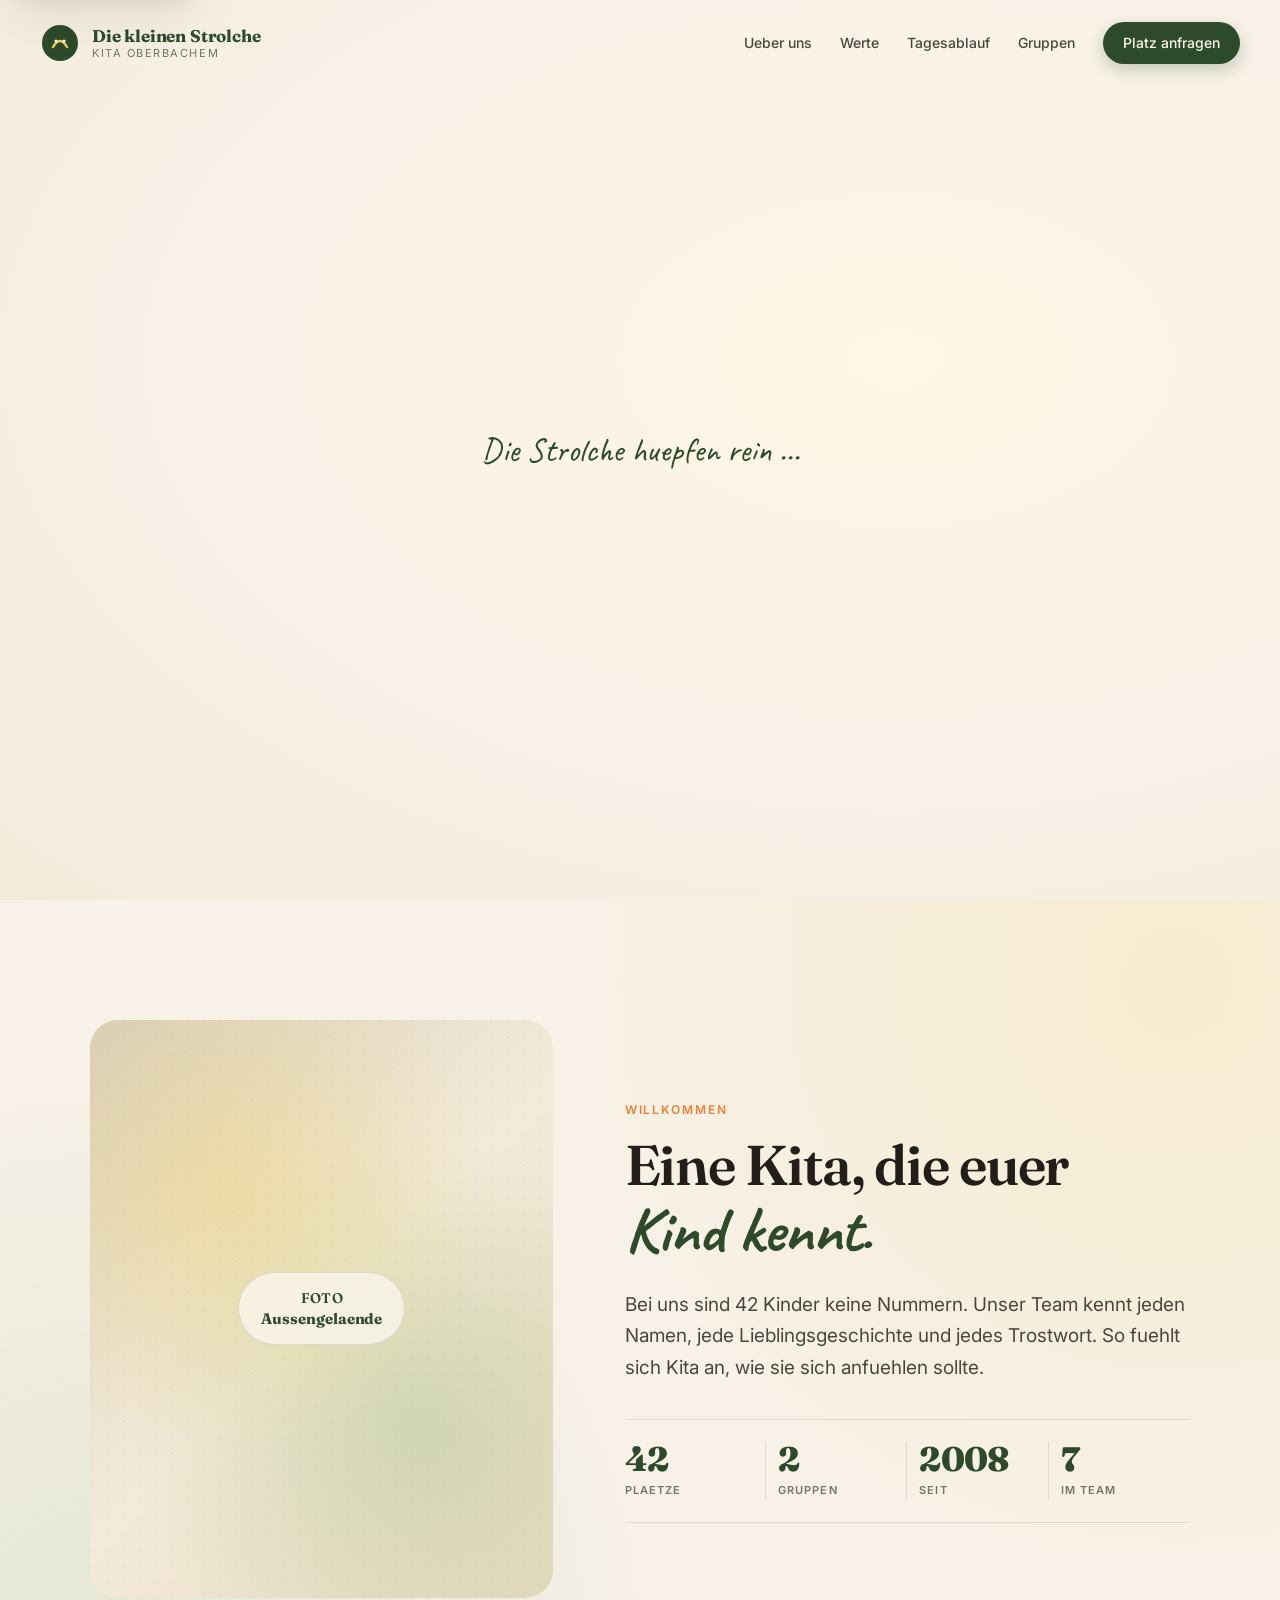
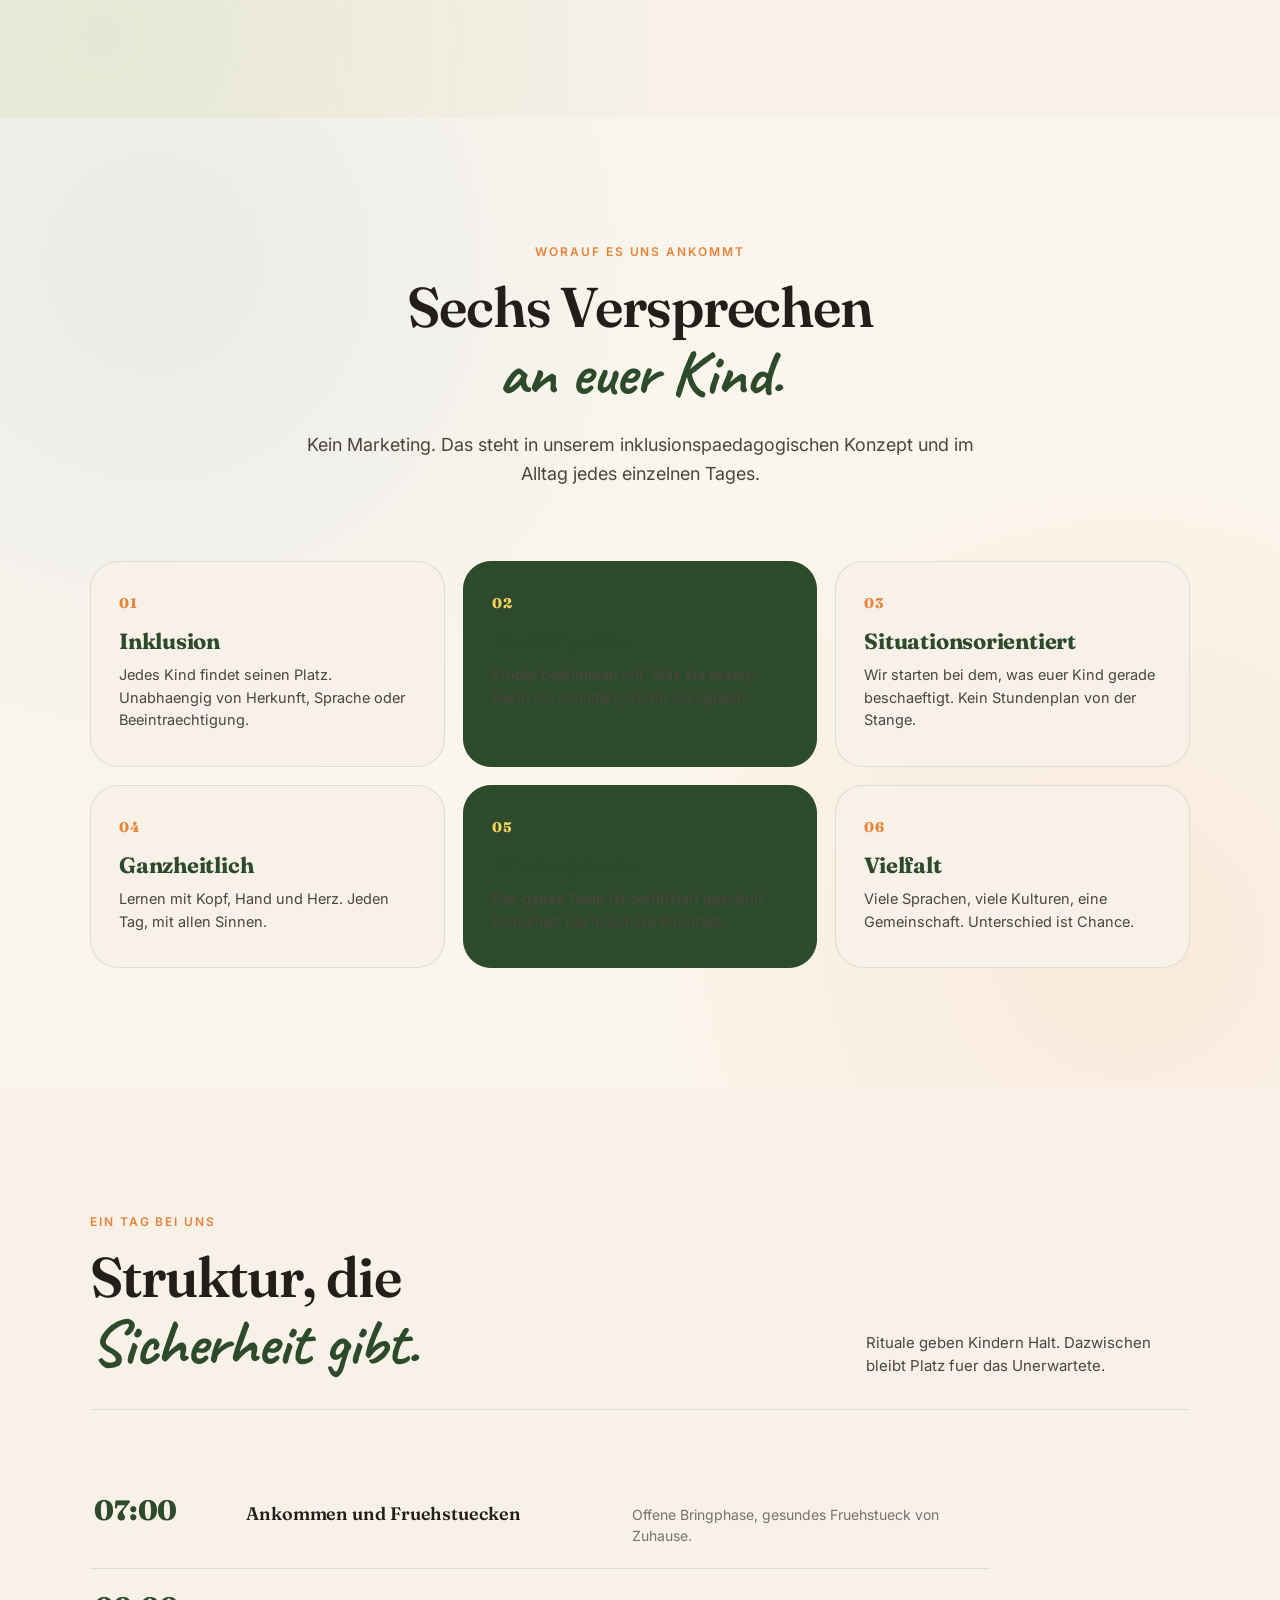
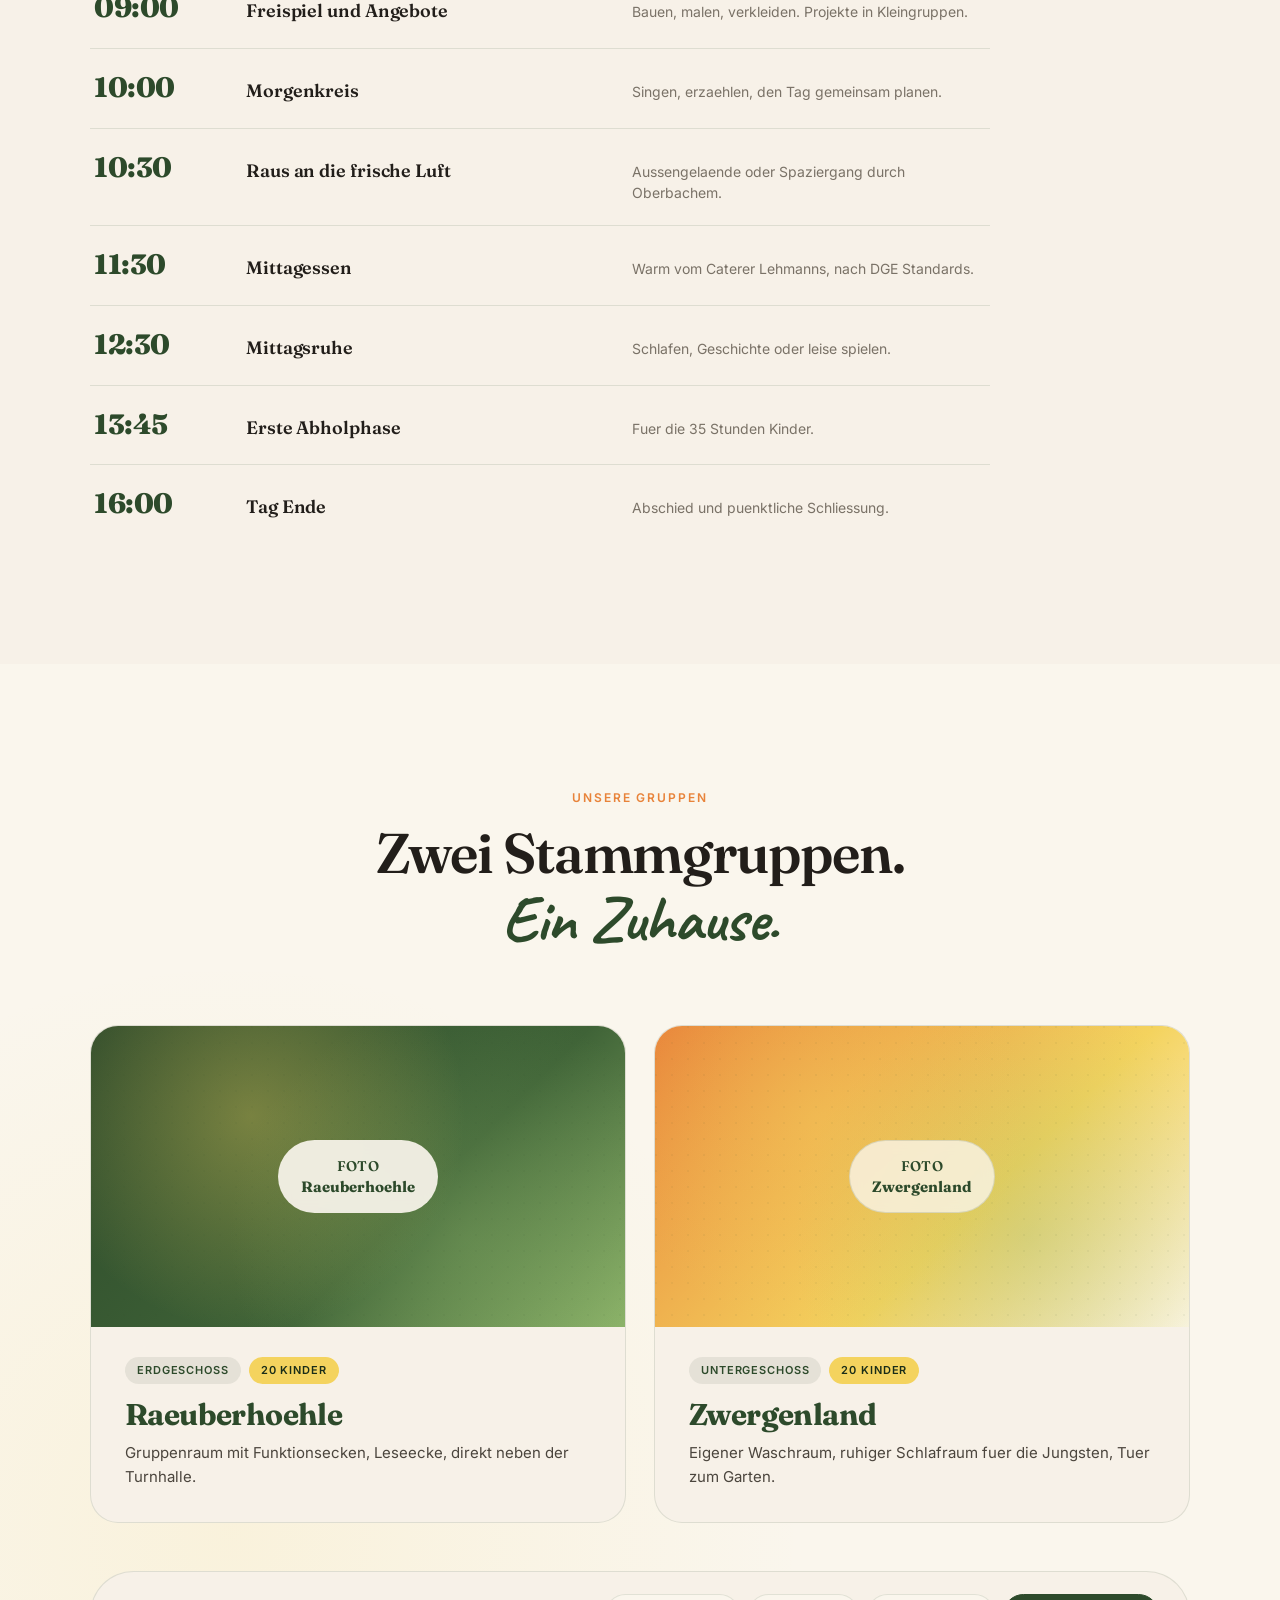
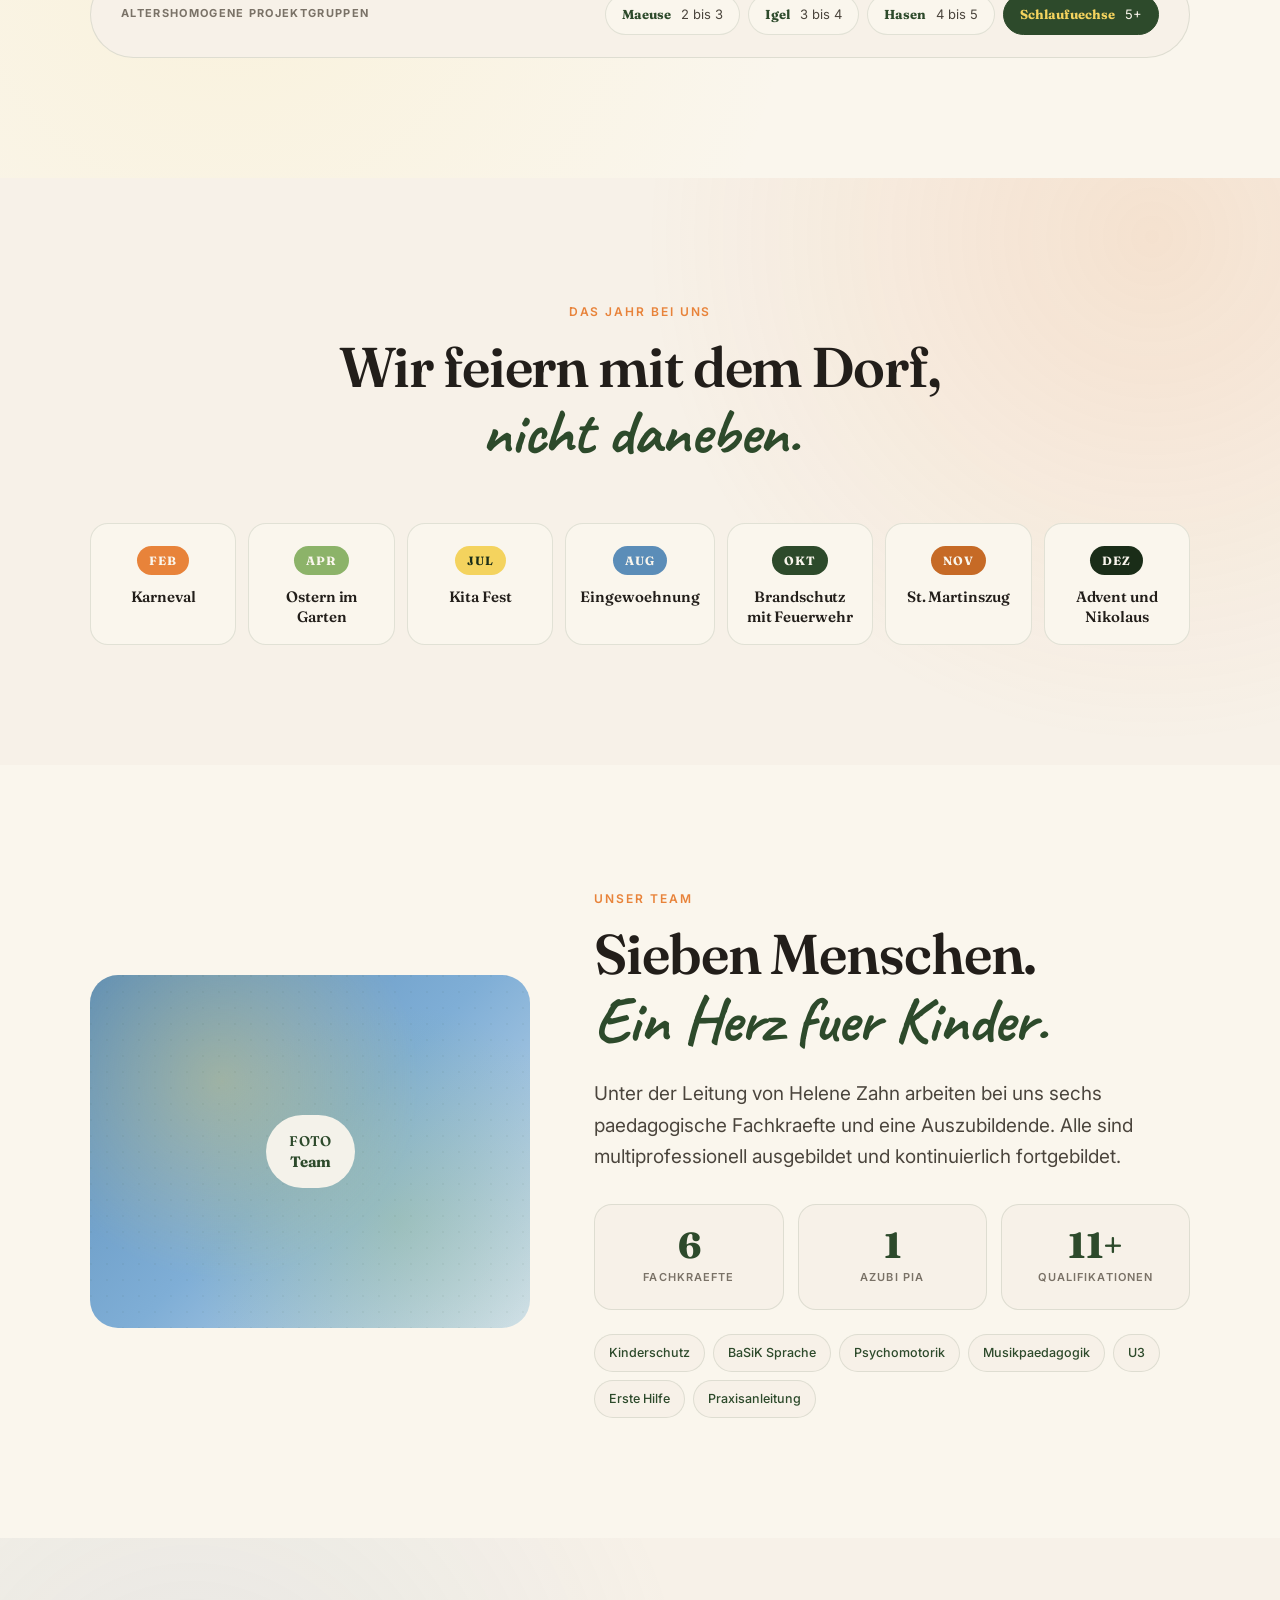
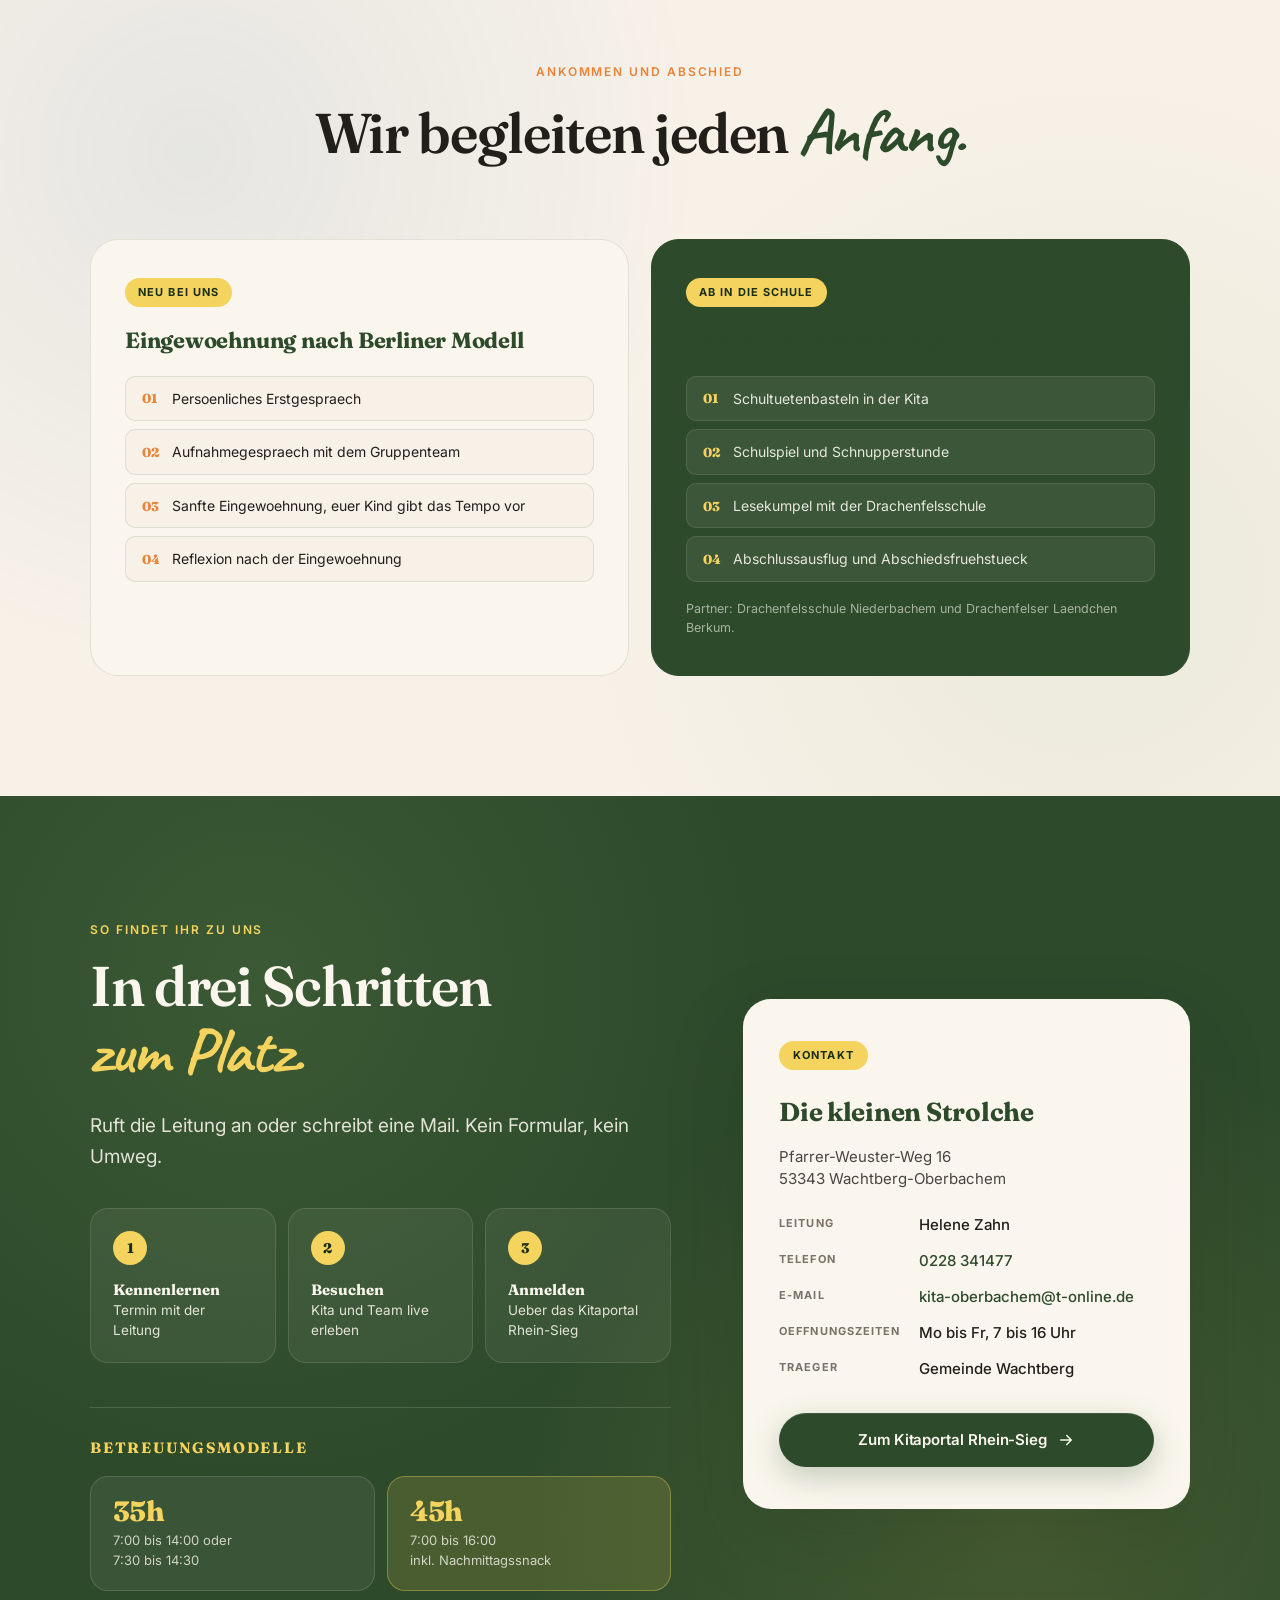
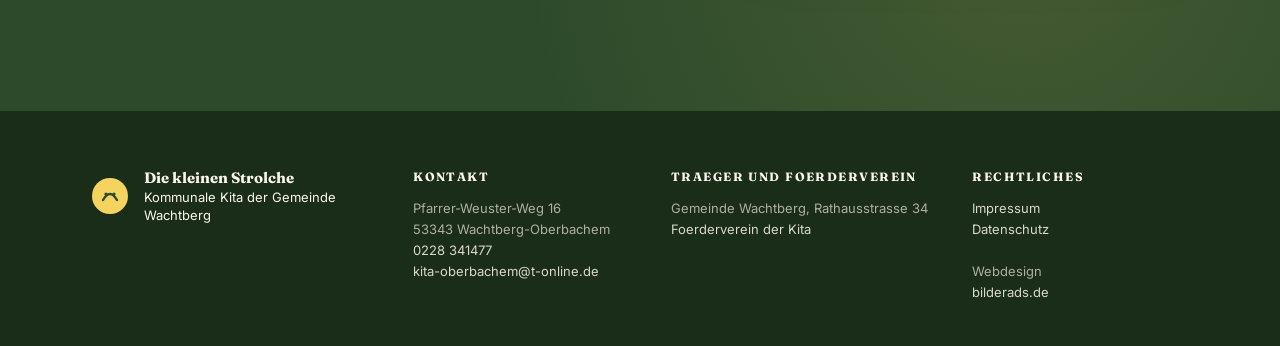
==== commit 79188eac: "redesign: Radikaler Copy-Cut und modernes Bento-Layout Jede Section auf 1-2 Saetze pro Karte eingeda" ====
--- a/index.html
+++ b/index.html
@@ -4,15 +4,14 @@
     <meta charset="UTF-8" />
     <meta name="viewport" content="width=device-width, initial-scale=1.0" />
 
-    <!-- Primary -->
     <title>Kita "Die kleinen Strolche" Oberbachem | Inklusive Kita in Wachtberg</title>
     <meta
       name="description"
-      content="Staedtische inklusive Kita 'Die kleinen Strolche' in Wachtberg-Oberbachem. Zwei Gruppen, bis zu 42 Kinder von 2 Jahren bis zur Einschulung. Situationsorientierter Ansatz, Partizipation und gelebte Vielfalt. Leitung: Helene Zahn."
+      content="Kommunale inklusive Kita in Wachtberg-Oberbachem. 42 Plaetze, zwei Gruppen, Kinder von 2 Jahren bis zur Einschulung. Wo euer Kind seinen Platz findet."
     />
     <meta
       name="keywords"
-      content="Kita Oberbachem, Kindergarten Oberbachem, Kita Wachtberg, Die kleinen Strolche, Inklusive Kita Wachtberg, Kindertagesstaette Oberbachem, Raeuberhoehle Zwergenland, Kita Pfarrer-Weuster-Weg"
+      content="Kita Oberbachem, Kindergarten Oberbachem, Kita Wachtberg, Die kleinen Strolche, Inklusive Kita Wachtberg, Raeuberhoehle Zwergenland"
     />
     <meta name="author" content="Kita Die kleinen Strolche Oberbachem" />
     <meta name="robots" content="index, follow, max-image-preview:large" />
@@ -20,20 +19,18 @@
     <meta name="format-detection" content="telephone=yes" />
     <link rel="canonical" href="https://kita-oberbachem.de/" />
 
-    <!-- Geo -->
     <meta name="geo.region" content="DE-NW" />
     <meta name="geo.placename" content="Wachtberg-Oberbachem" />
     <meta name="geo.position" content="50.6368;7.1582" />
     <meta name="ICBM" content="50.6368, 7.1582" />
 
-    <!-- Open Graph -->
     <meta property="og:type" content="website" />
     <meta property="og:site_name" content="Kita Die kleinen Strolche Oberbachem" />
     <meta property="og:locale" content="de_DE" />
     <meta property="og:title" content="Kita Die kleinen Strolche Oberbachem" />
     <meta
       property="og:description"
-      content="Inklusive staedtische Kita in Wachtberg-Oberbachem. Zwei Gruppen, bis zu 42 Kinder von 2 bis 6 Jahren. Geborgen wachsen. Gemeinsam die Welt entdecken."
+      content="Inklusive Kita in Wachtberg-Oberbachem. 42 Plaetze, zwei Gruppen, Kinder von 2 bis 6 Jahren. Wo euer Kind seinen Platz findet."
     />
     <meta property="og:url" content="https://kita-oberbachem.de/" />
     <meta property="og:image" content="https://kita-oberbachem.de/og-image.jpg" />
@@ -41,19 +38,16 @@
     <meta property="og:image:height" content="630" />
     <meta property="og:image:alt" content="Kita Die kleinen Strolche in Wachtberg-Oberbachem" />
 
-    <!-- Twitter Card -->
     <meta name="twitter:card" content="summary_large_image" />
     <meta name="twitter:title" content="Kita Die kleinen Strolche Oberbachem" />
     <meta
       name="twitter:description"
-      content="Inklusive Kita in Wachtberg-Oberbachem. Zwei Gruppen, 2 bis 6 Jahre, 42 Plaetze."
+      content="Inklusive Kita in Wachtberg-Oberbachem. 42 Plaetze, 2 bis 6 Jahre."
     />
     <meta name="twitter:image" content="https://kita-oberbachem.de/og-image.jpg" />
-    <meta name="twitter:image:alt" content="Kita Die kleinen Strolche Oberbachem" />
 
     <link rel="icon" href="data:image/svg+xml,%3Csvg xmlns='http://www.w3.org/2000/svg' viewBox='0 0 100 100'%3E%3Ctext y='.9em' font-size='90'%3E%F0%9F%8C%B2%3C/text%3E%3C/svg%3E" />
 
-    <!-- JSON-LD: Preschool -->
     <script type="application/ld+json">
     {
       "@context": "https://schema.org",
@@ -100,11 +94,8 @@
         "name": "Gemeinde Wachtberg",
         "url": "https://www.wachtberg.de/"
       },
-      "numberOfEmployees": {
-        "@type": "QuantitativeValue",
-        "value": 7
-      },
-      "slogan": "Geborgen wachsen. Gemeinsam die Welt entdecken."
+      "numberOfEmployees": { "@type": "QuantitativeValue", "value": 7 },
+      "slogan": "Wo euer Kind seinen Platz findet."
     }
     </script>
 
@@ -120,23 +111,10 @@
     }
     </script>
 
-    <script type="application/ld+json">
-    {
-      "@context": "https://schema.org",
-      "@type": "BreadcrumbList",
-      "itemListElement": [{
-        "@type": "ListItem",
-        "position": 1,
-        "name": "Startseite",
-        "item": "https://kita-oberbachem.de/"
-      }]
-    }
-    </script>
-
     <link rel="preconnect" href="https://fonts.googleapis.com" />
     <link rel="preconnect" href="https://fonts.gstatic.com" crossorigin />
     <link
-      href="https://fonts.googleapis.com/css2?family=Caveat:wght@500;700&family=Fraunces:opsz,wght@9..144,400;9..144,500;9..144,600;9..144,700;9..144,800&family=Inter:wght@300;400;500;600;700&display=swap"
+      href="https://fonts.googleapis.com/css2?family=Caveat:wght@500;700&family=Fraunces:opsz,wght@9..144,400;9..144,500;9..144,600;9..144,700;9..144,800;9..144,900&family=Inter:wght@300;400;500;600;700;800&display=swap"
       rel="stylesheet"
     />
 
@@ -153,7 +131,6 @@
   <body>
     <a class="skip-link" href="#main">Zum Inhalt springen</a>
 
-    <!-- Custom Cursor -->
     <div class="cursor-dot" aria-hidden="true"></div>
     <div class="cursor-ring" aria-hidden="true"></div>
 
@@ -175,11 +152,10 @@
       </a>
       <nav class="nav-links" aria-label="Hauptnavigation">
         <a href="#ueber">Ueber uns</a>
-        <a href="#leitbild">Leitbild</a>
+        <a href="#werte">Werte</a>
         <a href="#tagesablauf">Tagesablauf</a>
         <a href="#gruppen">Gruppen</a>
-        <a href="#team">Team</a>
-        <a href="#anmeldung" class="nav-cta">Anmelden</a>
+        <a href="#anmeldung" class="nav-cta">Platz anfragen</a>
       </nav>
     </header>
 
@@ -195,33 +171,33 @@
         <div class="hero-inner hide-text">
           <span class="kicker">
             <span class="kicker-dot" aria-hidden="true"></span>
-            Inklusive Kita im Herzen von Oberbachem
+            Kommunale inklusive Kita in Oberbachem
           </span>
           <h1 id="hero-title" class="hero-title">
-            <span class="line">Geborgen wachsen.</span>
-            <span class="line accent">Gemeinsam die Welt entdecken.</span>
+            <span class="line">Wo euer Kind</span>
+            <span class="line accent">seinen Platz findet.</span>
             <span class="sr-only">Kita "Die kleinen Strolche" in Wachtberg-Oberbachem. Kommunale inklusive Kindertagesstaette fuer Kinder von 2 Jahren bis zur Einschulung.</span>
           </h1>
           <p class="hero-sub">
-            Bei den kleinen Strolchen in Wachtberg-Oberbachem findet jedes Kind seinen Platz. Zwei Gruppen, bis zu 42 Plaetze, ein Team, das jedes Kind sieht. Mit gelebter Inklusion, liebevoller Bindung und Zeit zum eigenen Entdecken.
+            Kleine Kita, zwei Gruppen, ein Team, das jedes Kind mit Namen kennt. Seit 2008 im Herzen von Oberbachem.
           </p>
           <div class="hero-actions">
             <a href="#anmeldung" class="btn btn-primary">
               Platz anfragen
               <svg viewBox="0 0 24 24" aria-hidden="true"><path d="M5 12h14M13 6l6 6-6 6" stroke="currentColor" stroke-width="2" fill="none" stroke-linecap="round" stroke-linejoin="round"/></svg>
             </a>
-            <a href="#tagesablauf" class="btn btn-ghost">Unser Tagesablauf</a>
+            <a href="#tagesablauf" class="btn btn-ghost">Ein Tag bei uns</a>
           </div>
 
           <div class="hero-meta">
             <div class="meta-item">
               <div class="meta-value">42</div>
-              <div class="meta-label">Plaetze fuer Strolche</div>
+              <div class="meta-label">Plaetze</div>
             </div>
             <span class="meta-sep"></span>
             <div class="meta-item">
               <div class="meta-value">2 bis 6</div>
-              <div class="meta-label">Jahre willkommen</div>
+              <div class="meta-label">Jahre</div>
             </div>
             <span class="meta-sep"></span>
             <div class="meta-item">
@@ -238,336 +214,176 @@
       </div>
     </section>
 
-    <!-- Willkommen / Ueber uns -->
-    <section id="ueber" class="section section-welcome">
-      <div class="container">
-        <div class="welcome-grid">
-          <div class="welcome-copy">
-            <span class="eyebrow">Willkommen bei den Strolchen</span>
+    <!-- Willkommen -->
+    <section id="ueber" class="section section-about">
+      <div class="container">
+        <div class="about-bento">
+          <figure class="photo-ph ph-1" aria-label="Foto Aussengelaende">
+            <div class="ph-label">Foto <br /><strong>Aussengelaende</strong></div>
+          </figure>
+          <div class="about-copy">
+            <span class="eyebrow">Willkommen</span>
             <h2 class="section-title">
-              Eine kleine Kita, <span class="handwritten">die jedes Kind kennt.</span>
+              Eine Kita, die euer <span class="handwritten">Kind kennt.</span>
             </h2>
             <p class="lead">
-              Wir sind die kommunale Kita <strong>Die kleinen Strolche</strong> am Pfarrer-Weuster-Weg in Oberbachem. Bis zu 42 Kinder, zwei feste Gruppen, ein grosses Aussengelaende am Hang und ein Team, das jedes Kind mit Namen kennt.
+              Bei uns sind 42 Kinder keine Nummern. Unser Team kennt jeden Namen, jede Lieblingsgeschichte und jedes Trostwort. So fuehlt sich Kita an, wie sie sich anfuehlen sollte.
             </p>
-            <p>
-              Unsere Einrichtung ist seit August 2008 in Traegerschaft der Gemeinde Wachtberg und im ehemaligen Pfarrhaus der Pfarrgemeinde St. Marien untergebracht. Nach dem Anbau koennen wir auch Kinder unter drei Jahren betreuen. Bei uns wachsen Maedchen und Jungen aus Oberbachem, Berkum, Niederbachem, Liessem, Gimmersdorf, Kuerrighoven, Werthhoven und Villip gemeinsam auf.
-            </p>
-            <p>
-              Unser paedagogischer Ansatz ist <em>situationsorientiert</em>. Das bedeutet: Wir beobachten genau, was die Kinder gerade beschaeftigt, und machen daraus unsere Bildungsimpulse. Kein starrer Wochenplan. Kein Kind von der Stange. Stattdessen echte Begleitung, mit Kopf, Hand und Herz.
-            </p>
-          </div>
-          <aside class="welcome-card">
-            <div class="card-badge">Wir auf einen Blick</div>
-            <ul class="fact-list">
-              <li><span>Traeger</span><strong>Gemeinde Wachtberg</strong></li>
-              <li><span>Gruppenform</span><strong>Form I nach KiBiz</strong></li>
-              <li><span>Plaetze</span><strong>bis zu 42 Kinder</strong></li>
-              <li><span>Alter</span><strong>2 Jahre bis Einschulung</strong></li>
-              <li><span>Gruppen</span><strong>Raeuberhoehle, Zwergenland</strong></li>
-              <li><span>Oeffnungszeiten</span><strong>Mo bis Fr, 7 bis 16 Uhr</strong></li>
-              <li><span>Seit</span><strong>2008 kommunale Kita</strong></li>
-            </ul>
-            <a href="#kontakt" class="card-link">
-              So findet ihr uns
-              <svg viewBox="0 0 24 24"><path d="M5 12h14M13 6l6 6-6 6" stroke="currentColor" stroke-width="2" fill="none" stroke-linecap="round" stroke-linejoin="round"/></svg>
-            </a>
-          </aside>
-        </div>
-      </div>
-    </section>
-
-    <!-- Leitbild / Inklusion -->
-    <section id="leitbild" class="section section-leitbild">
+            <div class="stat-strip">
+              <div><strong>42</strong><span>Plaetze</span></div>
+              <div><strong>2</strong><span>Gruppen</span></div>
+              <div><strong>2008</strong><span>seit</span></div>
+              <div><strong>7</strong><span>im Team</span></div>
+            </div>
+          </div>
+        </div>
+      </div>
+    </section>
+
+    <!-- Werte / Worauf es ankommt -->
+    <section id="werte" class="section section-values">
       <div class="container">
         <div class="section-head">
-          <span class="eyebrow">Unser Leitbild</span>
+          <span class="eyebrow">Worauf es uns ankommt</span>
           <h2 class="section-title">
-            Staerken staerken. <span class="handwritten">Schwaechen schwaechen.</span>
+            Sechs Versprechen <span class="handwritten">an euer Kind.</span>
           </h2>
           <p class="section-lead">
-            Jedes Kind hat ein Anrecht auf eine erfuellte Kindheit. Wir heissen alle Kinder und Familien willkommen, unabhaengig von Herkunft, Geschlecht, Religion, Faehigkeit oder Beeintraechtigung. Denn jedes Kind ist fuer uns einzigartig.
+            Kein Marketing. Das steht in unserem inklusionspaedagogischen Konzept und im Alltag jedes einzelnen Tages.
           </p>
         </div>
 
-        <div class="pfeiler-grid">
-          <article class="pfeiler">
-            <div class="pfeiler-num">01</div>
-            <h3>Gelebte Inklusion</h3>
-            <p>
-              Inklusion ist bei uns kein Schlagwort, sondern taegliche Praxis. Wir betrachten Unterschiede nicht als Hindernis, sondern als Ausgangspunkt fuer gemeinsames Lernen. Wir bauen Barrieren ab, passen Raeume, Materialien und Angebote an, damit wirklich jedes Kind teilhaben kann.
-            </p>
-          </article>
-          <article class="pfeiler">
-            <div class="pfeiler-num">02</div>
+        <div class="values-grid">
+          <article class="value-card">
+            <div class="value-num">01</div>
+            <h3>Inklusion</h3>
+            <p>Jedes Kind findet seinen Platz. Unabhaengig von Herkunft, Sprache oder Beeintraechtigung.</p>
+          </article>
+          <article class="value-card value-card-accent">
+            <div class="value-num">02</div>
             <h3>Partizipation</h3>
-            <p>
-              Kinder sind Traeger eigener Rechte. Sie duerfen mitbestimmen: was und wie viel sie essen, ob sie schlafen moechten, womit und mit wem sie spielen. Wir nehmen ihre Meinung ernst und begreifen auch Beschwerden als wertvolle Botschaft.
-            </p>
-          </article>
-          <article class="pfeiler">
-            <div class="pfeiler-num">03</div>
+            <p>Kinder bestimmen mit. Was sie essen, wann sie schlafen, womit sie spielen.</p>
+          </article>
+          <article class="value-card">
+            <div class="value-num">03</div>
+            <h3>Situationsorientiert</h3>
+            <p>Wir starten bei dem, was euer Kind gerade beschaeftigt. Kein Stundenplan von der Stange.</p>
+          </article>
+          <article class="value-card">
+            <div class="value-num">04</div>
+            <h3>Ganzheitlich</h3>
+            <p>Lernen mit Kopf, Hand und Herz. Jeden Tag, mit allen Sinnen.</p>
+          </article>
+          <article class="value-card value-card-accent">
+            <div class="value-num">05</div>
+            <h3>Kinderschutz</h3>
+            <p>Das ganze Team ist zertifiziert geschult. Sicherheit hat hoechste Prioritaet.</p>
+          </article>
+          <article class="value-card">
+            <div class="value-num">06</div>
             <h3>Vielfalt</h3>
-            <p>
-              In unserer Gemeinschaft sind viele Nationen, Sprachen und Familienformen vertreten. Wir leben kulturelle Vielfalt im Alltag, unterstuetzen Mehrsprachigkeit und achten darauf, dass kein Kind in feste Rollenbilder gedraengt wird.
-            </p>
-          </article>
-          <article class="pfeiler">
-            <div class="pfeiler-num">04</div>
-            <h3>Kinderschutz</h3>
-            <p>
-              Der Schutz jedes Kindes hat hoechste Prioritaet. Unser gesamtes Team ist regelmaessig geschult, wir arbeiten nach klaren Handlungsablaeufen und einem verbindlichen Schutzkonzept. Kinder lernen bei uns, Nein zu sagen und ihre Grenzen zu achten.
-            </p>
-          </article>
-        </div>
-      </div>
-    </section>
-
-    <!-- Paedagogischer Ansatz -->
-    <section id="paedagogik" class="section section-paedagogik">
-      <div class="container">
-        <div class="paedagogik-intro">
-          <span class="eyebrow">Paedagogischer Ansatz</span>
-          <h2 class="section-title">
-            Lernen mit Kopf, Hand <span class="handwritten">und Herz.</span>
-          </h2>
-          <p class="lead">
-            Wir arbeiten situationsorientiert. Ausgangspunkt unserer Arbeit sind die Lebenswelten, Beduerfnisse und Interessen der Kinder. Die festen Stammgruppen geben Sicherheit und stabile Beziehungen. Altershomogene Projektgruppen ermoeglichen passgenaue Foerderung.
-          </p>
-        </div>
-
-        <div class="entwicklungsbereiche">
-          <article class="bereich">
-            <div class="bereich-icon" aria-hidden="true">
-              <svg viewBox="0 0 48 48"><path d="M24 8c6 0 10 4 10 10 0 4 3 5 3 10 0 5 4 8 4 12H7c0 4 4 7 4 12" stroke="#2d4a2b" stroke-width="2.5" fill="none" stroke-linecap="round"/><circle cx="18" cy="22" r="2" fill="#e8833a"/><circle cx="30" cy="22" r="2" fill="#e8833a"/></svg>
-            </div>
-            <h3>Sozial und emotional</h3>
-            <p>Selbststaendigkeit im Alltag, Gefuehle benennen lernen, Konflikte aushalten und Loesungen finden. Im Morgenkreis darf jedes Kind erzaehlen, was es beschaeftigt.</p>
-          </article>
-          <article class="bereich">
-            <div class="bereich-icon" aria-hidden="true">
-              <svg viewBox="0 0 48 48"><path d="M12 16h24v20c0 2-2 4-4 4H16c-2 0-4-2-4-4V16z" stroke="#2d4a2b" stroke-width="2.5" fill="none" stroke-linecap="round"/><path d="M18 12c0-3 2-4 6-4s6 1 6 4M18 22h12M18 28h12M18 34h8" stroke="#e8833a" stroke-width="2" fill="none" stroke-linecap="round"/></svg>
-            </div>
-            <h3>Sprache und Kommunikation</h3>
-            <p>Lieder, Reime, Buecher, freies Erzaehlen im Gespraechskreis. Wir begleiten die Sprachentwicklung alltagsintegriert mit BaSiK, beziehen Gestik, Mimik und Bildkarten ein.</p>
-          </article>
-          <article class="bereich">
-            <div class="bereich-icon" aria-hidden="true">
-              <svg viewBox="0 0 48 48"><path d="M24 6v36M6 24h36M12 12l24 24M36 12L12 36" stroke="#2d4a2b" stroke-width="2.5" fill="none" stroke-linecap="round"/><circle cx="24" cy="24" r="4" fill="#f4d35e"/></svg>
-            </div>
-            <h3>Motorik und Bewegung</h3>
-            <p>Zweimal pro Woche Bewegungslandschaft in der Turnhalle. Taeglich ins grosse Aussengelaende mit Klettern, Rutschen, Schaukeln und Laufraedern. Spaziergaenge durch den Ort, Spielplatzbesuche und Naturerfahrung.</p>
-          </article>
-          <article class="bereich">
-            <div class="bereich-icon" aria-hidden="true">
-              <svg viewBox="0 0 48 48"><circle cx="24" cy="24" r="16" stroke="#2d4a2b" stroke-width="2.5" fill="none"/><path d="M16 20c2-2 4-2 6 0s4 2 6 0 4-2 6 0M16 28c2 2 4 2 6 0s4-2 6 0 4 2 6 0" stroke="#e8833a" stroke-width="2" fill="none" stroke-linecap="round"/></svg>
-            </div>
-            <h3>Kognition und Kreativitaet</h3>
-            <p>Oekologie, Naturwissenschaft, Musik, Mathematik, Gesundheit. Wir experimentieren mit Erde, Luft, Wasser. Wir pflegen Beete, Obstbaeume und Kraeuter. Wir machen daraus Marmelade, Tee oder Obstkuchen.</p>
+            <p>Viele Sprachen, viele Kulturen, eine Gemeinschaft. Unterschied ist Chance.</p>
           </article>
         </div>
       </div>
     </section>
 
     <!-- Tagesablauf -->
-    <section id="tagesablauf" class="section section-tagesablauf">
-      <div class="container">
-        <div class="section-head">
-          <span class="eyebrow">So sieht ein Tag aus</span>
-          <h2 class="section-title">
-            Ein Tag bei <span class="handwritten">den Strolchen.</span>
-          </h2>
-          <p class="section-lead">
-            Struktur und Rituale geben Kindern Orientierung und Sicherheit. Gleichzeitig bleibt genug Raum fuer das Unerwartete, fuer eigene Ideen und Tagesform. Unser Tag folgt dabei immer dem gleichen Rhythmus.
-          </p>
-        </div>
-
-        <ol class="day-timeline">
-          <li class="day-step">
-            <div class="day-time">07:00 bis 09:00</div>
-            <div class="day-body">
-              <h4>Bringphase</h4>
-              <p>Die Kita oeffnet. Kinder werden in Ruhe angenommen. Ab 9 Uhr schliessen die Eingangstueren, damit der paedagogische Alltag beginnen kann.</p>
-            </div>
-          </li>
-          <li class="day-step">
-            <div class="day-time">08:00 bis 09:30</div>
-            <div class="day-body">
-              <h4>Offenes Fruehstueck</h4>
-              <p>Jedes Kind bringt von Zuhause ein gesundes Fruehstueck mit. Wasser und Tee stellen wir. Beim gemeinsamen Essen sprechen wir ueber Lebensmittel und schmecken bewusst.</p>
-            </div>
-          </li>
-          <li class="day-step">
-            <div class="day-time">07:00 bis 10:00</div>
-            <div class="day-body">
-              <h4>Freispiel und Angebote</h4>
-              <p>Freispiel ist kein Lueckenfueller. Hier entstehen Freundschaften, Loesungen und Selbstvertrauen. Parallel laufen angeleitete Angebote und Projekte in Kleingruppen.</p>
-            </div>
-          </li>
-          <li class="day-step">
-            <div class="day-time">10:00 bis 10:30</div>
-            <div class="day-body">
-              <h4>Morgenkreis</h4>
-              <p>Wir singen, lernen Fingerspiele, hoeren Geschichten und besprechen den Tag. Jedes Kind darf erzaehlen, Wuensche aeussern und den Alltag mitgestalten.</p>
-            </div>
-          </li>
-          <li class="day-step">
-            <div class="day-time">10:30 bis 11:30</div>
-            <div class="day-body">
-              <h4>Aussengelaende oder Spaziergang</h4>
-              <p>Raus an die frische Luft. Klettern, rutschen, schaukeln, balancieren oder mit den Laufraedern ueber den Hof. An anderen Tagen gehen wir durch Oberbachem oder besuchen die umliegenden Spielplaetze.</p>
-            </div>
-          </li>
-          <li class="day-step">
-            <div class="day-time">11:30 bis 12:30</div>
-            <div class="day-body">
-              <h4>Gemeinsames Mittagessen</h4>
-              <p>Haende waschen, an den Tisch. Das warme Mittagessen kommt vom Caterer Lehmanns Gastronomie nach den Qualitaetsstandards der Deutschen Gesellschaft fuer Ernaehrung. Ausgesucht wird es gemeinsam mit den Kindern.</p>
-            </div>
-          </li>
-          <li class="day-step">
-            <div class="day-time">12:30 bis 13:45</div>
-            <div class="day-body">
-              <h4>Mittagsruhe</h4>
-              <p>Unsere Jungsten schlafen bei Bedarf. Die aelteren Kinder waehlen selbst: Geschichte hoeren, malen, draussen spielen. An manchen Tagen gibt es ein gezieltes Angebot fuer die Schlaufuechse.</p>
-            </div>
-          </li>
-          <li class="day-step">
-            <div class="day-time">13:45 bis 16:00</div>
-            <div class="day-body">
-              <h4>Abholphasen</h4>
-              <p>Je nach gebuchter Betreuungszeit werden die Kinder gestaffelt abgeholt. Fuer die 45-Stunden-Kinder gibt es nachmittags einen Snack aus Obst und Gemuese. Um 16 Uhr schliesst die Kita puenktlich.</p>
-            </div>
-          </li>
+    <section id="tagesablauf" class="section section-day">
+      <div class="container">
+        <div class="day-head">
+          <div>
+            <span class="eyebrow">Ein Tag bei uns</span>
+            <h2 class="section-title">
+              Struktur, die <span class="handwritten">Sicherheit gibt.</span>
+            </h2>
+          </div>
+          <p class="day-head-note">Rituale geben Kindern Halt. Dazwischen bleibt Platz fuer das Unerwartete.</p>
+        </div>
+
+        <ol class="day-list">
+          <li><span class="day-t">07:00</span><span class="day-h">Ankommen und Fruehstuecken</span><span class="day-d">Offene Bringphase, gesundes Fruehstueck von Zuhause.</span></li>
+          <li><span class="day-t">09:00</span><span class="day-h">Freispiel und Angebote</span><span class="day-d">Bauen, malen, verkleiden. Projekte in Kleingruppen.</span></li>
+          <li><span class="day-t">10:00</span><span class="day-h">Morgenkreis</span><span class="day-d">Singen, erzaehlen, den Tag gemeinsam planen.</span></li>
+          <li><span class="day-t">10:30</span><span class="day-h">Raus an die frische Luft</span><span class="day-d">Aussengelaende oder Spaziergang durch Oberbachem.</span></li>
+          <li><span class="day-t">11:30</span><span class="day-h">Mittagessen</span><span class="day-d">Warm vom Caterer Lehmanns, nach DGE Standards.</span></li>
+          <li><span class="day-t">12:30</span><span class="day-h">Mittagsruhe</span><span class="day-d">Schlafen, Geschichte oder leise spielen.</span></li>
+          <li><span class="day-t">13:45</span><span class="day-h">Erste Abholphase</span><span class="day-d">Fuer die 35 Stunden Kinder.</span></li>
+          <li><span class="day-t">16:00</span><span class="day-h">Tag Ende</span><span class="day-d">Abschied und puenktliche Schliessung.</span></li>
         </ol>
-
-        <div class="day-note">
-          <strong>Wochenhoehepunkte.</strong> Jeden Montag Erzaehlkreis vom Wochenende. Zweimal pro Woche Bewegungslandschaft in der Turnhalle. Regelmaessig Schlaufuchstreffen fuer die angehenden Schulkinder.
-        </div>
       </div>
     </section>
 
     <!-- Gruppen -->
-    <section id="gruppen" class="section section-gruppen">
+    <section id="gruppen" class="section section-groups">
       <div class="container">
         <div class="section-head">
           <span class="eyebrow">Unsere Gruppen</span>
           <h2 class="section-title">
-            Zwei Stammgruppen, <span class="handwritten">ein Haus.</span>
+            Zwei Stammgruppen. <span class="handwritten">Ein Zuhause.</span>
           </h2>
-          <p class="section-lead">
-            Wir arbeiten mit festen Gruppen. Das gibt den Kindern stabile Beziehungen, verlaessliche Ansprechpersonen und ueberschaubare Strukturen. Beide Gruppen betreuen jeweils 20 Kinder, davon vier bis sechs unter drei Jahren.
-          </p>
-        </div>
-
-        <div class="gruppen-grid">
-          <article class="gruppen-card">
-            <div class="gruppen-badge">Erdgeschoss</div>
-            <h3>Raeuberhoehle</h3>
-            <p class="gruppen-sub">20 Kinder von 2 Jahren bis zur Einschulung</p>
-            <p>
-              Die Raeuberhoehle liegt im Erdgeschoss der Kita. Eigener Gruppenraum, zwei Nebenraeume, Leseecke und Rollenspielbereich. Der Waschraum mit Wickelbereich ist ueber einen kurzen Flur erreichbar.
-            </p>
-            <ul class="gruppen-tags">
-              <li>Funktionsecken</li>
-              <li>Leseecke</li>
-              <li>Naehe zur Turnhalle</li>
-            </ul>
-          </article>
-
-          <article class="gruppen-card gruppen-card-alt">
-            <div class="gruppen-badge">Untergeschoss</div>
-            <h3>Zwergenland</h3>
-            <p class="gruppen-sub">20 Kinder von 2 Jahren bis zur Einschulung</p>
-            <p>
-              Das Zwergenland befindet sich im Untergeschoss. Eigener Gruppenraum mit direkt angrenzendem Waschraum und Wickelbereich. Ein Nebenraum wird mittags zum ruhigen Schlafraum fuer die Jungsten.
-            </p>
-            <ul class="gruppen-tags">
-              <li>Eigener Waschraum</li>
-              <li>Schlafraum</li>
-              <li>Direkt zum Garten</li>
-            </ul>
-          </article>
-        </div>
-
-        <div class="altersgruppen-wrap">
-          <h3 class="altersgruppen-title">Altershomogene Projektgruppen</h3>
-          <p class="altersgruppen-lead">Neben den Stammgruppen arbeiten wir in altersgerechten Projekten. Die Einteilung orientiert sich am Stichtag der zukuenftigen Einschulung.</p>
-          <div class="altersgruppen-grid">
-            <div class="altersgruppe">
-              <div class="alters-icon" aria-hidden="true">🐭</div>
-              <strong>Maeuse</strong>
-              <span>2 bis 3 Jahre</span>
-            </div>
-            <div class="altersgruppe">
-              <div class="alters-icon" aria-hidden="true">🦔</div>
-              <strong>Igel</strong>
-              <span>3 bis 4 Jahre</span>
-            </div>
-            <div class="altersgruppe">
-              <div class="alters-icon" aria-hidden="true">🐰</div>
-              <strong>Hasen</strong>
-              <span>4 bis 5 Jahre</span>
-            </div>
-            <div class="altersgruppe altersgruppe-hero">
-              <div class="alters-icon" aria-hidden="true">🦊</div>
-              <strong>Schlaufuechse</strong>
-              <span>5 Jahre und aelter</span>
-            </div>
-          </div>
-        </div>
-      </div>
-    </section>
-
-    <!-- Feste und Traditionen -->
-    <section id="feste" class="section section-feste">
-      <div class="container">
-        <div class="feste-head">
-          <span class="eyebrow">Jahresablauf und Feste</span>
+        </div>
+
+        <div class="groups-grid">
+          <article class="group-card">
+            <figure class="photo-ph ph-2" aria-label="Foto Raeuberhoehle">
+              <div class="ph-label">Foto <br /><strong>Raeuberhoehle</strong></div>
+            </figure>
+            <div class="group-body">
+              <div class="group-meta">
+                <span class="group-loc">Erdgeschoss</span>
+                <span class="group-num">20 Kinder</span>
+              </div>
+              <h3>Raeuberhoehle</h3>
+              <p>Gruppenraum mit Funktionsecken, Leseecke, direkt neben der Turnhalle.</p>
+            </div>
+          </article>
+
+          <article class="group-card">
+            <figure class="photo-ph ph-3" aria-label="Foto Zwergenland">
+              <div class="ph-label">Foto <br /><strong>Zwergenland</strong></div>
+            </figure>
+            <div class="group-body">
+              <div class="group-meta">
+                <span class="group-loc">Untergeschoss</span>
+                <span class="group-num">20 Kinder</span>
+              </div>
+              <h3>Zwergenland</h3>
+              <p>Eigener Waschraum, ruhiger Schlafraum fuer die Jungsten, Tuer zum Garten.</p>
+            </div>
+          </article>
+        </div>
+
+        <div class="age-row">
+          <div class="age-row-label">Altershomogene Projektgruppen</div>
+          <div class="age-pills">
+            <span class="age-pill"><strong>Maeuse</strong> 2 bis 3</span>
+            <span class="age-pill"><strong>Igel</strong> 3 bis 4</span>
+            <span class="age-pill"><strong>Hasen</strong> 4 bis 5</span>
+            <span class="age-pill age-pill-hero"><strong>Schlaufuechse</strong> 5+</span>
+          </div>
+        </div>
+      </div>
+    </section>
+
+    <!-- Jahr und Feste -->
+    <section id="jahr" class="section section-year">
+      <div class="container">
+        <div class="year-head">
+          <span class="eyebrow">Das Jahr bei uns</span>
           <h2 class="section-title">
             Wir feiern mit dem Dorf, <span class="handwritten">nicht daneben.</span>
           </h2>
-          <p class="section-lead">
-            Rituale und wiederkehrende Feste geben dem Kita-Jahr seinen Rhythmus. Oberbachem lebt von seiner Gemeinschaft und unsere Kinder sind mittendrin.
-          </p>
-        </div>
-
-        <div class="timeline">
-          <div class="timeline-item">
-            <div class="timeline-month">Feb</div>
-            <div class="timeline-body">
-              <h4>Karneval</h4>
-              <p>Kostueme, Konfetti und ein gemeinsames Fruehstueck auf Gruppenebene. Am Karnevalsfreitag und Rosenmontag hat die Kita geschlossen.</p>
-            </div>
-          </div>
-          <div class="timeline-item">
-            <div class="timeline-month">Apr</div>
-            <div class="timeline-body">
-              <h4>Ostern im Garten</h4>
-              <p>Osternester basteln, gemeinsames Osterfruehstueck und anschliessend Nestersuche auf dem Aussengelaende.</p>
-            </div>
-          </div>
-          <div class="timeline-item">
-            <div class="timeline-month">Jul</div>
-            <div class="timeline-body">
-              <h4>Kita-Fest und Abschluss</h4>
-              <p>Gartenaktion mit Familien, Schultuetenbasteln mit den Schlaufuechsen, Abschlussausflug und gemeinsames Abschlussfruehstueck.</p>
-            </div>
-          </div>
-          <div class="timeline-item">
-            <div class="timeline-month">Nov</div>
-            <div class="timeline-body">
-              <h4>St. Martin</h4>
-              <p>Laternen basteln, gemeinsames St. Martinsfruehstueck und Beteiligung am Oberbachemer St. Martinszug. Zusammen mit der Freiwilligen Feuerwehr Niederbachem uebt das Team mit den Kindern Brandschutz.</p>
-            </div>
-          </div>
-          <div class="timeline-item">
-            <div class="timeline-month">Dez</div>
-            <div class="timeline-body">
-              <h4>Advent und Weihnachten</h4>
-              <p>Nikolaus- und Weihnachtsfruehstueck auf Gruppenebene, ruhige Lichter, stille Lieder. Zwischen Weihnachten und Neujahr ist die Kita geschlossen.</p>
-            </div>
-          </div>
+        </div>
+
+        <div class="year-strip">
+          <div class="year-item"><div class="year-month">Feb</div><h4>Karneval</h4></div>
+          <div class="year-item"><div class="year-month">Apr</div><h4>Ostern im Garten</h4></div>
+          <div class="year-item"><div class="year-month">Jul</div><h4>Kita Fest</h4></div>
+          <div class="year-item"><div class="year-month">Aug</div><h4>Eingewoehnung</h4></div>
+          <div class="year-item"><div class="year-month">Okt</div><h4>Brandschutz mit Feuerwehr</h4></div>
+          <div class="year-item"><div class="year-month">Nov</div><h4>St. Martinszug</h4></div>
+          <div class="year-item"><div class="year-month">Dez</div><h4>Advent und Nikolaus</h4></div>
         </div>
       </div>
     </section>
@@ -575,133 +391,100 @@
     <!-- Team -->
     <section id="team" class="section section-team">
       <div class="container">
-        <div class="team-grid">
+        <div class="team-bento">
+          <figure class="photo-ph ph-4" aria-label="Foto Team">
+            <div class="ph-label">Foto <br /><strong>Team</strong></div>
+          </figure>
           <div class="team-copy">
             <span class="eyebrow">Unser Team</span>
             <h2 class="section-title">
-              Sieben Menschen, <span class="handwritten">ein Herz fuer Kinder.</span>
+              Sieben Menschen. <span class="handwritten">Ein Herz fuer Kinder.</span>
             </h2>
             <p class="lead">
-              Bei den kleinen Strolchen arbeiten sieben hauptamtliche Mitarbeitende unter der Leitung von Helene Zahn. Unser Team ist multiprofessionell aufgestellt: Alle Fachkraefte bringen unterschiedliche Zusatzqualifikationen aus Fort- und Weiterbildungen mit ein.
+              Unter der Leitung von Helene Zahn arbeiten bei uns sechs paedagogische Fachkraefte und eine Auszubildende. Alle sind multiprofessionell ausgebildet und kontinuierlich fortgebildet.
             </p>
-            <p>
-              Unterstuetzt werden wir von einer Kuechenkraft und einem Hausmeister, die gemeinsam dafuer sorgen, dass unser Haus und Aussengelaende fuer die Kinder ein sicherer Ort zum Wachsen sind.
-            </p>
-          </div>
-
-          <div class="team-stats">
-            <div class="stat">
-              <div class="stat-num">6</div>
-              <div class="stat-label">Paedagogische Fachkraefte</div>
-            </div>
-            <div class="stat">
-              <div class="stat-num">1</div>
-              <div class="stat-label">Auszubildende in PiA</div>
-            </div>
-            <div class="stat">
-              <div class="stat-num">39h</div>
-              <div class="stat-label">Leitung durch Helene Zahn</div>
-            </div>
-            <div class="stat">
-              <div class="stat-num">12+</div>
-              <div class="stat-label">Zusatzqualifikationen im Team</div>
-            </div>
-          </div>
-        </div>
-
-        <div class="qualis">
-          <h3 class="qualis-title">Unsere Fortbildungen und Schwerpunkte</h3>
-          <ul class="qualis-list">
-            <li>Kinderschutz und sexualisierte Gewalt</li>
-            <li>Sprachfoerderung und BaSiK</li>
-            <li>Psychomotorik</li>
-            <li>Kinder unter drei</li>
-            <li>Musikalische Frueherziehung</li>
-            <li>Ersthelferinnen</li>
-            <li>Sicherheitsbeauftragte</li>
-            <li>Praxisanleitung</li>
-            <li>Elternberatung</li>
-            <li>Infektionsschutzgesetz</li>
-            <li>Diabetesschulung</li>
-          </ul>
-        </div>
-      </div>
-    </section>
-
-    <!-- Eingewoehnung und Uebergaenge -->
-    <section id="uebergang" class="section section-uebergang">
+
+            <div class="team-numbers">
+              <div class="tnum"><strong>6</strong><span>Fachkraefte</span></div>
+              <div class="tnum"><strong>1</strong><span>Azubi PiA</span></div>
+              <div class="tnum"><strong>11+</strong><span>Qualifikationen</span></div>
+            </div>
+
+            <div class="team-pills">
+              <span>Kinderschutz</span>
+              <span>BaSiK Sprache</span>
+              <span>Psychomotorik</span>
+              <span>Musikpaedagogik</span>
+              <span>U3</span>
+              <span>Erste Hilfe</span>
+              <span>Praxisanleitung</span>
+            </div>
+          </div>
+        </div>
+      </div>
+    </section>
+
+    <!-- Uebergaenge -->
+    <section id="uebergang" class="section section-transitions">
       <div class="container">
         <div class="section-head">
-          <span class="eyebrow">Eingewoehnung und Uebergaenge</span>
+          <span class="eyebrow">Ankommen und Abschied</span>
           <h2 class="section-title">
-            Wir nehmen uns Zeit <span class="handwritten">fuer jeden Anfang.</span>
+            Wir begleiten jeden <span class="handwritten">Anfang.</span>
           </h2>
-          <p class="section-lead">
-            Der Start in die Kita und der Wechsel in die Grundschule sind grosse Schritte. Wir begleiten beide mit Ruhe, einem festen Plan und in enger Zusammenarbeit mit den Familien.
-          </p>
-        </div>
-
-        <div class="uebergang-grid">
-          <article class="uebergang-card">
-            <div class="uebergang-label">Start bei uns</div>
-            <h3>Eingewoehnung nach dem Berliner Modell</h3>
-            <p>
-              Vor dem ersten Tag gibt es ein persoenliches Erstgespraech. Die Eingewoehnung selbst orientiert sich am erprobten Berliner Modell und ist fuer jedes Kind individuell. Das Kind gibt das Tempo vor, in enger Abstimmung mit den Eltern. Die Phase ist abgeschlossen, wenn das Kind bei einer Bezugserzieherin oder einem Bezugserzieher Schutz und Trost sucht.
-            </p>
-            <ul class="uebergang-steps">
-              <li><strong>1.</strong> Persoenliches Anmeldegespraech bei der Leitung</li>
-              <li><strong>2.</strong> Aufnahmegespraech mit dem Gruppenteam</li>
-              <li><strong>3.</strong> Sanfte Eingewoehnung nach Berliner Modell</li>
-              <li><strong>4.</strong> Reflexion nach der Eingewoehnung</li>
-            </ul>
-          </article>
-
-          <article class="uebergang-card">
-            <div class="uebergang-label">Ab in die Schule</div>
+        </div>
+
+        <div class="transitions-grid">
+          <article class="trans-card">
+            <div class="trans-tag">Neu bei uns</div>
+            <h3>Eingewoehnung nach Berliner Modell</h3>
+            <ol class="trans-steps">
+              <li>Persoenliches Erstgespraech</li>
+              <li>Aufnahmegespraech mit dem Gruppenteam</li>
+              <li>Sanfte Eingewoehnung, euer Kind gibt das Tempo vor</li>
+              <li>Reflexion nach der Eingewoehnung</li>
+            </ol>
+          </article>
+          <article class="trans-card trans-card-alt">
+            <div class="trans-tag">Ab in die Schule</div>
             <h3>Vom Schlaufuchs zum Schulkind</h3>
-            <p>
-              Den Uebergang in die Grundschule gestalten wir in enger Zusammenarbeit mit der <strong>Drachenfelsschule Niederbachem</strong> und der <strong>Drachenfelser Laendchen Berkum</strong>. Ein Lesekumpel-Projekt mit Drittklaesslern, Schnupperstunden im Klassenzimmer und ein gemeinsames Schulspiel bereiten unsere Schlaufuechse auf den neuen Lebensabschnitt vor.
-            </p>
-            <ul class="uebergang-steps">
-              <li><strong>1.</strong> Schultuetenbasteln in der Kita</li>
-              <li><strong>2.</strong> Schulspiel und Schnupperstunde</li>
-              <li><strong>3.</strong> Lesekumpel-Projekt in Niederbachem</li>
-              <li><strong>4.</strong> Abschlussausflug und Abschiedsfruehstueck</li>
-            </ul>
-          </article>
-        </div>
-      </div>
-    </section>
-
-    <!-- Anmeldung / Kontakt -->
+            <ol class="trans-steps">
+              <li>Schultuetenbasteln in der Kita</li>
+              <li>Schulspiel und Schnupperstunde</li>
+              <li>Lesekumpel mit der Drachenfelsschule</li>
+              <li>Abschlussausflug und Abschiedsfruehstueck</li>
+            </ol>
+            <p class="trans-note">Partner: Drachenfelsschule Niederbachem und Drachenfelser Laendchen Berkum.</p>
+          </article>
+        </div>
+      </div>
+    </section>
+
+    <!-- Kontakt / Anmeldung -->
     <section id="anmeldung" class="section section-kontakt">
       <div class="container">
         <div class="kontakt-grid">
           <div class="kontakt-copy">
-            <span class="eyebrow light">Anmelden und Kennenlernen</span>
+            <span class="eyebrow light">So findet ihr zu uns</span>
             <h2 class="section-title light">
-              Schreibt uns. <span class="handwritten light">Wir freuen uns auf euch.</span>
+              In drei Schritten <span class="handwritten light">zum Platz.</span>
             </h2>
             <p class="lead light">
-              Ihr seid neugierig geworden? Ruft die Leitung an oder schreibt eine Mail. Wir vereinbaren gern einen Kennenlern-Termin bei uns in der Kita. In Ruhe, mit Zeit fuer eure Fragen und fuer euer Kind.
+              Ruft die Leitung an oder schreibt eine Mail. Kein Formular, kein Umweg.
             </p>
 
             <div class="kontakt-steps">
               <div class="step">
                 <div class="step-num">1</div>
-                <div><strong>Kennenlernen</strong><br />Termin telefonisch oder per Mail mit der Leitung vereinbaren</div>
+                <div><strong>Kennenlernen</strong><br />Termin mit der Leitung</div>
               </div>
               <div class="step">
                 <div class="step-num">2</div>
-                <div><strong>Besuchen</strong><br />Kita, Team und Raeume gemeinsam erleben</div>
+                <div><strong>Besuchen</strong><br />Kita und Team live erleben</div>
               </div>
               <div class="step">
                 <div class="step-num">3</div>
-                <div><strong>Anmelden</strong><br />Ueber das Kitaportal des Rhein-Sieg-Kreises</div>
-              </div>
-              <div class="step">
-                <div class="step-num">4</div>
-                <div><strong>Eingewoehnen</strong><br />Sanfter Start nach dem Berliner Modell</div>
+                <div><strong>Anmelden</strong><br />Ueber das Kitaportal Rhein-Sieg</div>
               </div>
             </div>
 
@@ -709,15 +492,14 @@
               <h3>Betreuungsmodelle</h3>
               <div class="modelle">
                 <div class="modell">
-                  <div class="modell-head">35 Wochenstunden</div>
-                  <div class="modell-body">7:00 bis 14:00 Uhr<br />oder 7:30 bis 14:30 Uhr</div>
+                  <div class="modell-head">35h</div>
+                  <div class="modell-body">7:00 bis 14:00 oder<br />7:30 bis 14:30</div>
                 </div>
                 <div class="modell modell-hero">
-                  <div class="modell-head">45 Wochenstunden</div>
-                  <div class="modell-body">7:00 bis 16:00 Uhr<br />inkl. Nachmittagssnack</div>
+                  <div class="modell-head">45h</div>
+                  <div class="modell-body">7:00 bis 16:00<br />inkl. Nachmittagssnack</div>
                 </div>
               </div>
-              <p class="modelle-note">Beitraege legt das Jugendamt nach Einkommensermittlung fest. Die Platzvergabe liegt beim Traeger. Schliesszeiten: bis zu 27 Werktage pro Jahr inkl. drei Wochen in den Sommerferien und zwischen Weihnachten und Neujahr.</p>
             </div>
           </div>
 
@@ -732,7 +514,7 @@
               <dt>Leitung</dt><dd>Helene Zahn</dd>
               <dt>Telefon</dt><dd><a href="tel:+49228341477">0228 341477</a></dd>
               <dt>E-Mail</dt><dd><a href="mailto:kita-oberbachem@t-online.de">kita-oberbachem@t-online.de</a></dd>
-              <dt>Oeffnungszeiten</dt><dd>Mo bis Fr, 7:00 bis 16:00 Uhr</dd>
+              <dt>Oeffnungszeiten</dt><dd>Mo bis Fr, 7 bis 16 Uhr</dd>
               <dt>Traeger</dt><dd>Gemeinde Wachtberg</dd>
             </dl>
             <a class="btn btn-primary full" href="https://www.kitaportal-rhein-sieg-kreis.de/" target="_blank" rel="noopener">
@@ -746,7 +528,6 @@
 
     </main>
 
-    <!-- Footer -->
     <footer class="site-footer" role="contentinfo">
       <div class="container footer-grid">
         <div class="footer-brand">
@@ -777,11 +558,8 @@
         <div class="footer-col">
           <h4>Traeger und Foerderverein</h4>
           <p>
-            Gemeinde Wachtberg<br />
-            Rathausstrasse 34, 53343 Wachtberg<br />
-            <br />
-            Foerderverein Die kleinen Strolche<br />
-            <a href="mailto:foerderverein-kindergarten-oberbachem@gmx.de">foerderverein-kindergarten-oberbachem@gmx.de</a>
+            Gemeinde Wachtberg, Rathausstrasse 34<br />
+            <a href="mailto:foerderverein-kindergarten-oberbachem@gmx.de">Foerderverein der Kita</a>
           </p>
         </div>
 
@@ -791,7 +569,7 @@
             <a href="#">Impressum</a><br />
             <a href="#">Datenschutz</a><br />
             <br />
-            Webdesign und Entwicklung<br />
+            Webdesign<br />
             <a href="https://bilderads.de" target="_blank" rel="noopener">bilderads.de</a>
           </p>
         </div>
--- a/style.css
+++ b/style.css
@@ -659,1108 +659,704 @@
   margin-right: auto;
 }
 
-/* ---------- Welcome ---------- */
-.section-welcome {
-  background:
-    radial-gradient(circle at 8% 100%, rgba(140, 179, 105, 0.22), transparent 42%),
-    radial-gradient(circle at 92% 10%, rgba(244, 211, 94, 0.22), transparent 45%),
-    var(--bg);
-}
-
-.welcome-grid {
-  display: grid;
-  grid-template-columns: 1.25fr 1fr;
-  gap: 80px;
-  align-items: center;
-}
-
-@media (max-width: 900px) {
-  .welcome-grid { grid-template-columns: 1fr; gap: 48px; }
-}
-
-.welcome-copy p {
-  font-size: 17px;
-  color: var(--ink-soft);
-  margin: 0 0 18px;
-  max-width: 56ch;
-}
-
-.welcome-card {
-  background: var(--creme);
-  border: 1px solid var(--line);
+/* ---------- Photo placeholder ---------- */
+.photo-ph {
+  position: relative;
+  margin: 0;
   border-radius: var(--radius-lg);
-  padding: 38px 34px;
-  box-shadow: var(--shadow);
-  position: relative;
-}
-
-.card-badge {
-  display: inline-block;
-  padding: 6px 14px;
-  background: var(--wald);
-  color: var(--creme);
-  border-radius: 999px;
-  font-size: 11px;
-  font-weight: 600;
-  letter-spacing: 0.1em;
-  text-transform: uppercase;
-  margin-bottom: 22px;
-}
-
-.badge-light {
-  background: var(--sonne);
-  color: var(--wald-deep);
-}
-
-.fact-list {
-  list-style: none;
-  padding: 0;
-  margin: 0 0 24px;
-}
-
-.fact-list li {
-  display: flex;
-  justify-content: space-between;
-  align-items: baseline;
-  gap: 12px;
-  padding: 14px 0;
-  border-bottom: 1px dashed var(--line);
-  font-size: 14px;
-}
-
-.fact-list li:last-child { border-bottom: none; }
-
-.fact-list span {
-  color: var(--muted);
-  text-transform: uppercase;
-  letter-spacing: 0.08em;
-  font-size: 11px;
-  font-weight: 600;
-}
-
-.fact-list strong {
-  color: var(--ink);
-  font-weight: 600;
-  text-align: right;
-}
-
-.card-link {
-  display: inline-flex;
-  align-items: center;
-  gap: 8px;
-  color: var(--wald);
-  font-weight: 600;
-  font-size: 14px;
-  transition: gap 0.25s ease;
-}
-
-.card-link svg {
-  width: 16px;
-  height: 16px;
-  transition: transform 0.25s ease;
-}
-
-.card-link:hover { gap: 12px; }
-.card-link:hover svg { transform: translateX(3px); }
-
-/* ---------- Alltag ---------- */
-.section-alltag {
-  background: var(--creme);
-  position: relative;
-}
-
-.section-alltag::before {
+  overflow: hidden;
+  background: linear-gradient(135deg, #d9cfbb 0%, #f3ead9 50%, #e8dcc2 100%);
+  display: grid;
+  place-items: center;
+  isolation: isolate;
+}
+
+.photo-ph::before {
   content: "";
   position: absolute;
   inset: 0;
   background:
-    radial-gradient(circle at 15% 30%, rgba(232, 131, 58, 0.08), transparent 30%),
-    radial-gradient(circle at 85% 70%, rgba(91, 141, 184, 0.08), transparent 30%);
-  pointer-events: none;
-}
-
-.section-alltag > .container { position: relative; }
-
-.alltag-grid {
-  display: grid;
-  grid-template-columns: repeat(3, 1fr);
-  gap: 28px;
-}
-
-@media (max-width: 960px) {
-  .alltag-grid { grid-template-columns: 1fr; gap: 22px; }
-}
-
-.alltag-card {
-  padding: 42px 34px;
-  background: var(--bg);
-  border: 1px solid var(--line);
-  border-radius: var(--radius-lg);
-  position: relative;
-  transition: transform 0.35s cubic-bezier(0.2, 0.7, 0.2, 1), box-shadow 0.35s ease, border-color 0.35s ease;
-}
-
-.alltag-card:hover {
-  transform: translateY(-6px);
-  box-shadow: var(--shadow);
-  border-color: rgba(45, 74, 43, 0.2);
-}
-
-.alltag-card.featured {
-  background: var(--wald);
-  border-color: var(--wald);
-  color: var(--creme);
-  transform: translateY(-10px);
-}
-
-.alltag-card.featured:hover {
-  transform: translateY(-16px);
-}
-
-.card-icon {
-  width: 72px;
-  height: 72px;
-  background: rgba(255, 255, 255, 0.6);
-  border-radius: 20px;
-  display: grid;
-  place-items: center;
-  margin-bottom: 24px;
-  box-shadow: var(--shadow-sm);
-}
-
-.featured .card-icon {
-  background: rgba(255, 255, 255, 0.15);
-  backdrop-filter: blur(6px);
-}
-
-.card-icon svg {
-  width: 44px;
-  height: 44px;
-}
-
-.alltag-card h3 {
-  font-family: var(--font-display);
-  font-weight: 600;
-  font-size: 24px;
-  letter-spacing: -0.01em;
-  margin: 0 0 14px;
-  line-height: 1.2;
-}
-
-.alltag-card p {
-  font-size: 15px;
-  line-height: 1.65;
-  color: var(--ink-soft);
-  margin: 0 0 24px;
-}
-
-.featured p { color: rgba(250, 246, 237, 0.85); }
-
-.card-tags {
-  display: flex;
-  flex-wrap: wrap;
-  gap: 8px;
-  list-style: none;
-  padding: 0;
-  margin: 0;
-}
-
-.card-tags li {
-  padding: 6px 12px;
-  background: rgba(45, 74, 43, 0.08);
-  border-radius: 999px;
-  font-size: 12px;
-  font-weight: 500;
-  color: var(--wald);
-}
-
-.featured .card-tags li {
-  background: rgba(244, 211, 94, 0.18);
-  color: var(--sonne);
-}
-
-/* ---------- Feste ---------- */
-.section-feste {
-  background:
-    radial-gradient(circle at 90% 20%, rgba(232, 131, 58, 0.12), transparent 35%),
-    var(--bg);
-}
-
-.feste-head {
-  text-align: center;
-  max-width: 720px;
-  margin: 0 auto 64px;
-}
-
-.feste-head .section-title {
-  margin-left: auto;
-  margin-right: auto;
-}
-
-.timeline {
-  display: grid;
-  grid-template-columns: repeat(5, 1fr);
-  gap: 18px;
-  position: relative;
-}
-
-.timeline::before {
+    radial-gradient(circle at 30% 30%, rgba(244, 211, 94, 0.35), transparent 50%),
+    radial-gradient(circle at 70% 70%, rgba(140, 179, 105, 0.30), transparent 55%);
+  z-index: 1;
+}
+
+.photo-ph::after {
   content: "";
   position: absolute;
-  top: 36px;
-  left: 4%;
-  right: 4%;
-  height: 2px;
-  background: repeating-linear-gradient(
-    to right,
-    var(--wald) 0 10px,
-    transparent 10px 20px
-  );
-  opacity: 0.35;
-}
-
-.timeline-item {
+  inset: 0;
+  background-image:
+    radial-gradient(circle at 1px 1px, rgba(45, 74, 43, 0.10) 1px, transparent 0);
+  background-size: 16px 16px;
+  z-index: 1;
+  opacity: 0.5;
+}
+
+.ph-label {
   position: relative;
-  padding-top: 80px;
+  z-index: 2;
+  font-family: var(--font-display);
+  font-size: 14px;
+  color: var(--wald);
   text-align: center;
-}
-
-.timeline-month {
-  position: absolute;
-  top: 0;
-  left: 50%;
-  transform: translateX(-50%);
-  width: 72px;
-  height: 72px;
-  display: grid;
-  place-items: center;
-  background: var(--terra);
-  color: var(--creme);
-  border-radius: 50%;
-  font-family: var(--font-display);
+  line-height: 1.3;
+  letter-spacing: 0.02em;
+  padding: 16px 22px;
+  background: rgba(250, 246, 237, 0.78);
+  backdrop-filter: blur(6px);
+  border: 1px solid rgba(45, 74, 43, 0.14);
+  border-radius: 999px;
+  text-transform: uppercase;
+  font-weight: 600;
+}
+
+.ph-label strong {
+  font-family: var(--font-display);
+  font-size: 15px;
   font-weight: 700;
-  font-size: 18px;
-  letter-spacing: -0.01em;
-  box-shadow: 0 12px 24px rgba(232, 131, 58, 0.3);
-}
-
-.timeline-item:nth-child(2) .timeline-month { background: var(--blatt); box-shadow: 0 12px 24px rgba(140, 179, 105, 0.3); }
-.timeline-item:nth-child(3) .timeline-month { background: var(--sonne); color: var(--wald-deep); box-shadow: 0 12px 24px rgba(244, 211, 94, 0.4); }
-.timeline-item:nth-child(4) .timeline-month { background: var(--himmel); box-shadow: 0 12px 24px rgba(91, 141, 184, 0.3); }
-.timeline-item:nth-child(5) .timeline-month { background: var(--wald); box-shadow: 0 12px 24px rgba(45, 74, 43, 0.3); }
-
-.timeline-body h4 {
-  font-family: var(--font-display);
-  font-weight: 600;
-  font-size: 18px;
-  margin: 0 0 8px;
-  color: var(--ink);
-}
-
-.timeline-body p {
-  font-size: 14px;
-  color: var(--ink-soft);
-  line-height: 1.55;
-  margin: 0;
-}
-
-@media (max-width: 900px) {
-  .timeline {
-    grid-template-columns: 1fr;
-    gap: 32px;
-  }
-  .timeline::before { display: none; }
-  .timeline-item {
-    padding-top: 0;
-    padding-left: 96px;
-    text-align: left;
-  }
-  .timeline-month {
-    left: 0;
-    transform: none;
-  }
-}
-
-/* ---------- Kontakt ---------- */
-.section-kontakt {
-  background:
-    radial-gradient(circle at 20% 20%, rgba(140, 179, 105, 0.14), transparent 40%),
-    radial-gradient(circle at 80% 80%, rgba(244, 211, 94, 0.12), transparent 40%),
-    var(--wald);
-  color: var(--creme);
-}
-
-.kontakt-grid {
-  display: grid;
-  grid-template-columns: 1.3fr 1fr;
-  gap: 72px;
-  align-items: center;
-}
-
-@media (max-width: 900px) {
-  .kontakt-grid { grid-template-columns: 1fr; gap: 48px; }
-}
-
-.kontakt-copy .section-title { max-width: 16ch; }
-
-.kontakt-steps {
-  display: grid;
-  gap: 16px;
-  margin-top: 40px;
-}
-
-.step {
-  display: flex;
-  align-items: center;
-  gap: 18px;
-  padding: 18px 22px;
-  background: rgba(250, 246, 237, 0.05);
-  border: 1px solid rgba(250, 246, 237, 0.12);
-  border-radius: var(--radius);
-  font-size: 14px;
-  line-height: 1.4;
-  color: rgba(250, 246, 237, 0.88);
-  transition: background 0.25s ease, transform 0.25s ease;
-}
-
-.step:hover {
-  background: rgba(250, 246, 237, 0.09);
-  transform: translateX(4px);
-}
-
-.step strong { color: var(--creme); font-size: 15px; }
-
-.step-num {
-  width: 36px;
-  height: 36px;
-  border-radius: 50%;
-  background: var(--sonne);
-  color: var(--wald-deep);
-  font-family: var(--font-display);
-  font-weight: 700;
-  display: grid;
-  place-items: center;
-  flex-shrink: 0;
-}
-
-.kontakt-card {
-  background: var(--creme);
-  color: var(--ink);
-  border-radius: var(--radius-lg);
-  padding: 42px 36px;
-  box-shadow: var(--shadow-lg);
+  text-transform: none;
+  letter-spacing: -0.005em;
+  display: inline-block;
+  margin-top: 2px;
+}
+
+.ph-1 { aspect-ratio: 4/5; }
+.ph-2, .ph-3 { aspect-ratio: 16/11; }
+.ph-4 { aspect-ratio: 5/4; }
+
+.ph-2 { background: linear-gradient(135deg, #2d4a2b 0%, #3f6337 60%, #8cb369 100%); }
+.ph-2 .ph-label { background: rgba(250, 246, 237, 0.92); border-color: transparent; }
+.ph-3 { background: linear-gradient(135deg, #e8833a 0%, #f4d35e 60%, #fff7e4 100%); }
+.ph-4 { background: linear-gradient(135deg, #5b8db8 0%, #7faed6 50%, #d6e4f0 100%); }
+.ph-4 .ph-label { background: rgba(250, 246, 237, 0.94); border-color: transparent; }
+
+/* ---------- About / Willkommen ---------- */
+.section-about {
+  background: var(--bg);
   position: relative;
 }
 
-.kontakt-card h3 {
-  font-family: var(--font-display);
-  font-size: 26px;
-  font-weight: 700;
-  margin: 0 0 12px;
-  color: var(--wald);
-  letter-spacing: -0.01em;
-}
-
-.addr {
-  font-size: 15px;
-  line-height: 1.5;
-  color: var(--ink-soft);
-  margin: 0 0 22px;
-}
-
-.kontakt-list {
-  display: grid;
-  grid-template-columns: auto 1fr;
-  gap: 12px 18px;
-  margin: 0 0 8px;
-}
-
-.kontakt-list dt {
-  font-size: 11px;
-  font-weight: 600;
-  color: var(--muted);
-  text-transform: uppercase;
-  letter-spacing: 0.1em;
-  padding-top: 2px;
-}
-
-.kontakt-list dd {
-  margin: 0;
-  font-size: 15px;
-  color: var(--ink);
-  font-weight: 500;
-}
-
-.kontakt-list a {
-  color: var(--wald);
-  text-decoration: none;
-  transition: color 0.2s ease;
-}
-
-.kontakt-list a:hover {
-  color: var(--terra);
-}
-
-/* ---------- Footer ---------- */
-.site-footer {
-  background: var(--wald-deep);
-  color: rgba(250, 246, 237, 0.7);
-  padding: 44px 0;
-  font-size: 13px;
-}
-
-.footer-inner {
-  display: flex;
-  align-items: center;
-  justify-content: space-between;
-  gap: 40px;
-  flex-wrap: wrap;
-}
-
-.footer-brand {
-  display: flex;
-  align-items: center;
-  gap: 14px;
-  color: var(--creme);
-  line-height: 1.4;
-}
-
-.footer-brand strong {
-  font-family: var(--font-display);
-  font-size: 15px;
-  color: var(--creme);
-}
-
-.footer-meta {
-  display: flex;
-  flex-direction: column;
-  align-items: flex-end;
-  gap: 4px;
-  font-size: 12px;
-  color: rgba(250, 246, 237, 0.55);
-}
-
-@media (max-width: 720px) {
-  .footer-inner { flex-direction: column; align-items: flex-start; }
-  .footer-meta { align-items: flex-start; }
-}
-
-/* ---------- Reveal on scroll ---------- */
-.reveal {
-  opacity: 0;
-  transform: translateY(20px);
-  transition: opacity 0.8s ease, transform 0.8s cubic-bezier(0.2, 0.7, 0.2, 1);
-}
-
-.reveal.in {
-  opacity: 1;
-  transform: translateY(0);
-}
-
-/* ---------- Leitbild ---------- */
-.section-leitbild {
-  background: var(--creme);
-  position: relative;
-}
-
-.section-leitbild::before {
+.section-about::before {
   content: "";
   position: absolute;
   inset: 0;
   background:
-    radial-gradient(circle at 12% 20%, rgba(140, 179, 105, 0.14), transparent 38%),
-    radial-gradient(circle at 88% 80%, rgba(232, 131, 58, 0.10), transparent 40%);
+    radial-gradient(circle at 8% 90%, rgba(140, 179, 105, 0.16), transparent 40%),
+    radial-gradient(circle at 92% 10%, rgba(244, 211, 94, 0.18), transparent 45%);
   pointer-events: none;
 }
 
-.section-leitbild > .container { position: relative; }
-
-.pfeiler-grid {
+.section-about > .container { position: relative; }
+
+.about-bento {
+  display: grid;
+  grid-template-columns: 0.9fr 1.1fr;
+  gap: 72px;
+  align-items: center;
+}
+
+@media (max-width: 900px) {
+  .about-bento { grid-template-columns: 1fr; gap: 40px; }
+}
+
+.about-copy .section-title { max-width: 14ch; }
+
+.about-copy .lead { margin-bottom: 36px; }
+
+.stat-strip {
   display: grid;
   grid-template-columns: repeat(4, 1fr);
-  gap: 24px;
-}
-
-@media (max-width: 1024px) {
-  .pfeiler-grid { grid-template-columns: repeat(2, 1fr); }
-}
-
-@media (max-width: 640px) {
-  .pfeiler-grid { grid-template-columns: 1fr; }
-}
-
-.pfeiler {
-  padding: 36px 28px;
+  gap: 0;
+  padding: 22px 0;
+  border-top: 1px solid var(--line);
+  border-bottom: 1px solid var(--line);
+}
+
+.stat-strip > div {
+  display: flex;
+  flex-direction: column;
+  align-items: flex-start;
+  padding: 0 12px;
+  border-right: 1px solid var(--line);
+}
+
+.stat-strip > div:last-child { border-right: none; }
+.stat-strip > div:first-child { padding-left: 0; }
+
+.stat-strip strong {
+  font-family: var(--font-display);
+  font-size: 34px;
+  font-weight: 800;
+  color: var(--wald);
+  line-height: 1;
+  letter-spacing: -0.02em;
+  font-variant-numeric: tabular-nums;
+}
+
+.stat-strip span {
+  font-size: 11px;
+  color: var(--muted);
+  text-transform: uppercase;
+  letter-spacing: 0.1em;
+  font-weight: 600;
+  margin-top: 6px;
+}
+
+@media (max-width: 560px) {
+  .stat-strip strong { font-size: 26px; }
+  .stat-strip > div { padding: 0 6px; }
+}
+
+/* ---------- Werte / Values ---------- */
+.section-values {
+  background: var(--creme);
+  position: relative;
+}
+
+.section-values::before {
+  content: "";
+  position: absolute;
+  inset: 0;
+  background:
+    radial-gradient(circle at 12% 15%, rgba(91, 141, 184, 0.10), transparent 40%),
+    radial-gradient(circle at 88% 85%, rgba(232, 131, 58, 0.10), transparent 40%);
+  pointer-events: none;
+}
+
+.section-values > .container { position: relative; }
+
+.values-grid {
+  display: grid;
+  grid-template-columns: repeat(3, 1fr);
+  gap: 18px;
+}
+
+@media (max-width: 900px) {
+  .values-grid { grid-template-columns: repeat(2, 1fr); }
+}
+
+@media (max-width: 560px) {
+  .values-grid { grid-template-columns: 1fr; }
+}
+
+.value-card {
+  padding: 34px 28px;
   background: var(--bg);
   border: 1px solid var(--line);
   border-radius: var(--radius-lg);
   position: relative;
   transition: transform 0.3s cubic-bezier(0.2, 0.7, 0.2, 1), box-shadow 0.3s ease, border-color 0.3s ease;
-}
-
-.pfeiler:hover {
+  overflow: hidden;
+}
+
+.value-card::before {
+  content: "";
+  position: absolute;
+  left: 0;
+  top: 0;
+  bottom: 0;
+  width: 3px;
+  background: var(--blatt);
+  opacity: 0;
+  transition: opacity 0.3s ease;
+}
+
+.value-card:hover {
+  transform: translateY(-4px);
+  box-shadow: var(--shadow);
+  border-color: rgba(45, 74, 43, 0.22);
+}
+
+.value-card:hover::before { opacity: 1; }
+
+.value-card-accent {
+  background: var(--wald);
+  border-color: var(--wald);
+  color: var(--creme);
+}
+
+.value-card-accent .value-num { color: var(--sonne); }
+.value-card-accent h3 { color: var(--creme); }
+.value-card-accent p { color: rgba(250, 246, 237, 0.82); }
+.value-card-accent::before { background: var(--sonne); }
+.value-card-accent:hover { border-color: var(--wald-deep); background: var(--wald-deep); }
+
+.value-num {
+  font-family: var(--font-display);
+  font-weight: 800;
+  font-size: 14px;
+  color: var(--terra);
+  line-height: 1;
+  margin-bottom: 18px;
+  letter-spacing: 0.08em;
+  font-variant-numeric: tabular-nums;
+}
+
+.value-card h3 {
+  font-family: var(--font-display);
+  font-weight: 700;
+  font-size: 22px;
+  color: var(--wald);
+  margin: 0 0 10px;
+  letter-spacing: -0.01em;
+  line-height: 1.2;
+}
+
+.value-card p {
+  font-size: 14.5px;
+  line-height: 1.55;
+  color: var(--ink-soft);
+  margin: 0;
+}
+
+/* ---------- Day / Tagesablauf ---------- */
+.section-day {
+  background: var(--bg);
+}
+
+.day-head {
+  display: grid;
+  grid-template-columns: 1fr auto;
+  gap: 60px;
+  align-items: end;
+  margin-bottom: 64px;
+  padding-bottom: 32px;
+  border-bottom: 1px solid var(--line);
+}
+
+@media (max-width: 820px) {
+  .day-head { grid-template-columns: 1fr; gap: 20px; }
+}
+
+.day-head .section-title { margin: 0; max-width: 14ch; }
+
+.day-head-note {
+  font-size: 15px;
+  color: var(--ink-soft);
+  max-width: 36ch;
+  margin: 0;
+  line-height: 1.55;
+}
+
+.day-list {
+  list-style: none;
+  padding: 0;
+  margin: 0;
+  display: grid;
+  gap: 2px;
+  max-width: 900px;
+}
+
+.day-list li {
+  display: grid;
+  grid-template-columns: 120px 1fr 1fr;
+  gap: 32px;
+  align-items: baseline;
+  padding: 22px 4px;
+  border-bottom: 1px solid var(--line);
+  transition: padding 0.25s ease, background 0.25s ease;
+}
+
+.day-list li:hover {
+  padding-left: 16px;
+  background: linear-gradient(90deg, rgba(244, 211, 94, 0.14), transparent 60%);
+}
+
+.day-list li:last-child { border-bottom: none; }
+
+.day-t {
+  font-family: var(--font-display);
+  font-weight: 800;
+  font-size: 28px;
+  color: var(--wald);
+  line-height: 1;
+  font-variant-numeric: tabular-nums;
+  letter-spacing: -0.015em;
+}
+
+.day-h {
+  font-family: var(--font-display);
+  font-weight: 600;
+  font-size: 18px;
+  color: var(--ink);
+  letter-spacing: -0.005em;
+}
+
+.day-d {
+  font-size: 14px;
+  color: var(--muted);
+  line-height: 1.5;
+}
+
+@media (max-width: 780px) {
+  .day-list li {
+    grid-template-columns: 1fr;
+    gap: 4px;
+    padding: 18px 4px;
+  }
+  .day-t { font-size: 22px; color: var(--terra); }
+  .day-h { font-size: 17px; }
+  .day-list li:hover { padding-left: 4px; }
+}
+
+/* ---------- Groups ---------- */
+.section-groups {
+  background: var(--creme);
+  position: relative;
+}
+
+.section-groups::before {
+  content: "";
+  position: absolute;
+  inset: 0;
+  background: radial-gradient(circle at 18% 78%, rgba(244, 211, 94, 0.12), transparent 42%);
+  pointer-events: none;
+}
+
+.section-groups > .container { position: relative; }
+
+.groups-grid {
+  display: grid;
+  grid-template-columns: 1fr 1fr;
+  gap: 28px;
+  margin-bottom: 48px;
+}
+
+@media (max-width: 820px) {
+  .groups-grid { grid-template-columns: 1fr; gap: 22px; }
+}
+
+.group-card {
+  background: var(--bg);
+  border: 1px solid var(--line);
+  border-radius: var(--radius-lg);
+  overflow: hidden;
+  transition: transform 0.3s cubic-bezier(0.2, 0.7, 0.2, 1), box-shadow 0.3s ease, border-color 0.3s ease;
+}
+
+.group-card:hover {
   transform: translateY(-5px);
   box-shadow: var(--shadow);
   border-color: rgba(45, 74, 43, 0.22);
 }
 
-.pfeiler-num {
+.group-card .photo-ph {
+  border-radius: 0;
+  aspect-ratio: 16/9;
+}
+
+.group-body {
+  padding: 30px 34px 34px;
+}
+
+.group-meta {
+  display: flex;
+  gap: 8px;
+  margin-bottom: 14px;
+}
+
+.group-loc, .group-num {
+  padding: 5px 12px;
+  border-radius: 999px;
+  font-size: 11px;
+  font-weight: 600;
+  letter-spacing: 0.08em;
+  text-transform: uppercase;
+}
+
+.group-loc { background: rgba(45, 74, 43, 0.09); color: var(--wald); }
+.group-num { background: var(--sonne); color: var(--wald-deep); }
+
+.group-card h3 {
   font-family: var(--font-display);
   font-weight: 700;
-  font-size: 42px;
-  color: var(--sonne);
-  line-height: 1;
-  margin-bottom: 20px;
+  font-size: 30px;
+  color: var(--wald);
+  margin: 0 0 10px;
   letter-spacing: -0.02em;
-}
-
-.pfeiler h3 {
-  font-family: var(--font-display);
-  font-weight: 600;
-  font-size: 22px;
-  color: var(--wald);
-  margin: 0 0 14px;
-  letter-spacing: -0.01em;
-}
-
-.pfeiler p {
+  line-height: 1.1;
+}
+
+.group-card p {
   font-size: 15px;
-  line-height: 1.6;
+  line-height: 1.55;
   color: var(--ink-soft);
   margin: 0;
 }
 
-/* ---------- Paedagogischer Ansatz ---------- */
-.section-paedagogik {
+.age-row {
+  display: grid;
+  grid-template-columns: auto 1fr;
+  gap: 32px;
+  align-items: center;
+  padding: 22px 30px;
   background: var(--bg);
-  position: relative;
-}
-
-.paedagogik-intro {
-  max-width: 760px;
-  margin: 0 auto 72px;
+  border: 1px solid var(--line);
+  border-radius: 999px;
+}
+
+@media (max-width: 820px) {
+  .age-row {
+    grid-template-columns: 1fr;
+    gap: 14px;
+    border-radius: var(--radius-lg);
+    padding: 24px;
+  }
+}
+
+.age-row-label {
+  font-size: 11px;
+  color: var(--muted);
+  text-transform: uppercase;
+  letter-spacing: 0.12em;
+  font-weight: 700;
+}
+
+.age-pills {
+  display: flex;
+  flex-wrap: wrap;
+  gap: 8px;
+  justify-content: flex-end;
+}
+
+@media (max-width: 820px) {
+  .age-pills { justify-content: flex-start; }
+}
+
+.age-pill {
+  padding: 9px 16px;
+  background: var(--creme);
+  border: 1px solid var(--line);
+  border-radius: 999px;
+  font-size: 13px;
+  color: var(--ink-soft);
+  white-space: nowrap;
+  transition: transform 0.2s ease, background 0.2s ease;
+}
+
+.age-pill:hover { transform: translateY(-2px); }
+
+.age-pill strong {
+  font-family: var(--font-display);
+  font-weight: 700;
+  color: var(--wald);
+  margin-right: 6px;
+}
+
+.age-pill-hero {
+  background: var(--wald);
+  color: var(--creme);
+  border-color: var(--wald);
+}
+
+.age-pill-hero strong { color: var(--sonne); }
+
+/* ---------- Jahr / Year ---------- */
+.section-year {
+  background:
+    radial-gradient(circle at 90% 10%, rgba(232, 131, 58, 0.14), transparent 40%),
+    var(--bg);
+}
+
+.year-head {
   text-align: center;
-}
-
-.paedagogik-intro .eyebrow { color: var(--terra); }
-
-.paedagogik-intro .section-title {
+  max-width: 640px;
+  margin: 0 auto 56px;
+}
+
+.year-head .section-title {
   margin-left: auto;
   margin-right: auto;
-}
-
-.paedagogik-intro .lead {
-  margin-left: auto;
-  margin-right: auto;
-}
-
-.entwicklungsbereiche {
-  display: grid;
-  grid-template-columns: repeat(4, 1fr);
-  gap: 22px;
+  max-width: 20ch;
+}
+
+.year-strip {
+  display: grid;
+  grid-template-columns: repeat(7, 1fr);
+  gap: 12px;
+  position: relative;
 }
 
 @media (max-width: 1024px) {
-  .entwicklungsbereiche { grid-template-columns: repeat(2, 1fr); }
-}
-
-@media (max-width: 640px) {
-  .entwicklungsbereiche { grid-template-columns: 1fr; }
-}
-
-.bereich {
-  padding: 32px 26px;
+  .year-strip { grid-template-columns: repeat(4, 1fr); }
+}
+
+@media (max-width: 560px) {
+  .year-strip { grid-template-columns: repeat(2, 1fr); }
+}
+
+.year-item {
+  padding: 22px 14px 18px;
   background: var(--creme);
-  border-radius: var(--radius-lg);
   border: 1px solid var(--line);
-  transition: transform 0.3s ease, box-shadow 0.3s ease;
-}
-
-.bereich:hover {
-  transform: translateY(-4px);
-  box-shadow: var(--shadow);
-}
-
-.bereich-icon {
-  width: 64px;
-  height: 64px;
-  background: rgba(244, 211, 94, 0.25);
-  border-radius: 18px;
-  display: grid;
-  place-items: center;
-  margin-bottom: 22px;
-}
-
-.bereich-icon svg {
-  width: 38px;
-  height: 38px;
-}
-
-.bereich h3 {
+  border-radius: var(--radius);
+  text-align: center;
+  transition: transform 0.25s ease, box-shadow 0.25s ease, background 0.25s ease;
+}
+
+.year-item:hover {
+  transform: translateY(-5px);
+  box-shadow: var(--shadow-sm);
+  background: var(--bg);
+}
+
+.year-month {
+  display: inline-block;
+  padding: 5px 12px;
+  background: var(--terra);
+  color: var(--creme);
+  border-radius: 999px;
+  font-family: var(--font-display);
+  font-weight: 700;
+  font-size: 12px;
+  letter-spacing: 0.08em;
+  text-transform: uppercase;
+  margin-bottom: 12px;
+}
+
+.year-item:nth-child(2) .year-month { background: var(--blatt); }
+.year-item:nth-child(3) .year-month { background: var(--sonne); color: var(--wald-deep); }
+.year-item:nth-child(4) .year-month { background: var(--himmel); }
+.year-item:nth-child(5) .year-month { background: var(--wald); }
+.year-item:nth-child(6) .year-month { background: var(--terra-dark); }
+.year-item:nth-child(7) .year-month { background: var(--wald-deep); }
+
+.year-item h4 {
   font-family: var(--font-display);
   font-weight: 600;
-  font-size: 20px;
-  color: var(--wald);
-  margin: 0 0 12px;
-  letter-spacing: -0.01em;
-}
-
-.bereich p {
-  font-size: 14px;
-  line-height: 1.6;
-  color: var(--ink-soft);
+  font-size: 15px;
+  color: var(--ink);
   margin: 0;
-}
-
-/* ---------- Tagesablauf ---------- */
-.section-tagesablauf {
-  background:
-    radial-gradient(circle at 85% 15%, rgba(91, 141, 184, 0.12), transparent 40%),
-    var(--creme);
-}
-
-.day-timeline {
-  list-style: none;
-  padding: 0;
-  margin: 0 auto;
-  max-width: 820px;
-  position: relative;
-  display: grid;
-  gap: 18px;
-}
-
-.day-timeline::before {
-  content: "";
-  position: absolute;
-  left: 170px;
-  top: 20px;
-  bottom: 20px;
-  width: 2px;
-  background: repeating-linear-gradient(
-    to bottom,
-    var(--wald) 0 8px,
-    transparent 8px 16px
-  );
-  opacity: 0.3;
-}
-
-.day-step {
-  display: grid;
-  grid-template-columns: 150px 1fr;
-  gap: 40px;
-  align-items: start;
-  padding: 20px 26px;
+  line-height: 1.3;
+  letter-spacing: -0.005em;
+}
+
+/* ---------- Team ---------- */
+.section-team {
+  background: var(--creme);
+}
+
+.team-bento {
+  display: grid;
+  grid-template-columns: 0.85fr 1.15fr;
+  gap: 64px;
+  align-items: center;
+}
+
+@media (max-width: 900px) {
+  .team-bento { grid-template-columns: 1fr; gap: 40px; }
+}
+
+.team-copy .section-title { max-width: 16ch; }
+
+.team-numbers {
+  display: grid;
+  grid-template-columns: repeat(3, 1fr);
+  gap: 14px;
+  margin: 32px 0 24px;
+}
+
+.tnum {
+  padding: 22px 18px;
   background: var(--bg);
   border: 1px solid var(--line);
   border-radius: var(--radius);
-  position: relative;
-  transition: transform 0.25s ease, box-shadow 0.25s ease;
-}
-
-.day-step:hover {
-  transform: translateX(4px);
-  box-shadow: var(--shadow-sm);
-}
-
-.day-step::after {
-  content: "";
-  position: absolute;
-  left: 163px;
-  top: 50%;
-  transform: translateY(-50%);
-  width: 14px;
-  height: 14px;
-  background: var(--terra);
-  border: 3px solid var(--creme);
-  border-radius: 50%;
-  z-index: 2;
-}
-
-.day-time {
-  font-family: var(--font-display);
-  font-weight: 700;
-  font-size: 14px;
-  color: var(--wald);
-  letter-spacing: -0.005em;
-  padding-top: 4px;
-  text-align: right;
-  padding-right: 16px;
-}
-
-.day-body h4 {
-  font-family: var(--font-display);
+  text-align: center;
+}
+
+.tnum strong {
+  display: block;
+  font-family: var(--font-display);
+  font-weight: 800;
+  font-size: 36px;
+  color: var(--wald);
+  line-height: 1;
+  letter-spacing: -0.02em;
+  font-variant-numeric: tabular-nums;
+}
+
+.tnum span {
+  display: block;
+  font-size: 11px;
+  color: var(--muted);
+  text-transform: uppercase;
+  letter-spacing: 0.1em;
+  margin-top: 6px;
   font-weight: 600;
-  font-size: 19px;
-  margin: 0 0 8px;
-  color: var(--ink);
-  letter-spacing: -0.01em;
-}
-
-.day-body p {
-  font-size: 14.5px;
-  line-height: 1.6;
-  color: var(--ink-soft);
-  margin: 0;
-}
-
-.day-note {
-  margin: 48px auto 0;
-  max-width: 820px;
-  padding: 22px 28px;
-  background: var(--wald);
-  color: var(--creme);
-  border-radius: var(--radius);
-  font-size: 15px;
-  line-height: 1.6;
-  box-shadow: 0 14px 40px rgba(45, 74, 43, 0.22);
-}
-
-.day-note strong { color: var(--sonne); }
-
-@media (max-width: 780px) {
-  .day-timeline::before { display: none; }
-  .day-step {
-    grid-template-columns: 1fr;
-    gap: 10px;
-    padding: 22px;
-  }
-  .day-step::after { display: none; }
-  .day-time {
-    text-align: left;
-    padding-right: 0;
-    color: var(--terra);
-  }
-}
-
-/* ---------- Gruppen ---------- */
-.section-gruppen {
+}
+
+.team-pills {
+  display: flex;
+  flex-wrap: wrap;
+  gap: 8px;
+  margin-top: 12px;
+}
+
+.team-pills span {
+  padding: 8px 14px;
+  background: var(--bg);
+  border: 1px solid var(--line);
+  border-radius: 999px;
+  font-size: 12.5px;
+  color: var(--wald);
+  font-weight: 500;
+}
+
+/* ---------- Uebergaenge / Transitions ---------- */
+.section-transitions {
   background: var(--bg);
   position: relative;
 }
 
-.section-gruppen::before {
+.section-transitions::before {
   content: "";
   position: absolute;
   inset: 0;
   background:
-    radial-gradient(circle at 20% 80%, rgba(244, 211, 94, 0.12), transparent 40%);
+    radial-gradient(circle at 15% 25%, rgba(91, 141, 184, 0.11), transparent 40%),
+    radial-gradient(circle at 85% 75%, rgba(140, 179, 105, 0.11), transparent 40%);
   pointer-events: none;
 }
 
-.section-gruppen > .container { position: relative; }
-
-.gruppen-grid {
+.section-transitions > .container { position: relative; }
+
+.transitions-grid {
   display: grid;
   grid-template-columns: 1fr 1fr;
-  gap: 32px;
-  margin-bottom: 72px;
+  gap: 22px;
 }
 
 @media (max-width: 820px) {
-  .gruppen-grid { grid-template-columns: 1fr; gap: 22px; }
-}
-
-.gruppen-card {
-  padding: 48px 40px;
-  background: var(--creme);
-  border: 1px solid var(--line);
-  border-radius: var(--radius-lg);
-  position: relative;
-  transition: transform 0.35s ease, box-shadow 0.35s ease;
-}
-
-.gruppen-card:hover {
-  transform: translateY(-6px);
-  box-shadow: var(--shadow);
-}
-
-.gruppen-card-alt {
-  background: linear-gradient(135deg, #f1ebdc 0%, #f7f1e8 100%);
-}
-
-.gruppen-badge {
-  display: inline-block;
-  padding: 6px 14px;
-  background: var(--terra);
-  color: var(--creme);
-  border-radius: 999px;
-  font-size: 11px;
-  font-weight: 600;
-  letter-spacing: 0.1em;
-  text-transform: uppercase;
-  margin-bottom: 18px;
-}
-
-.gruppen-card-alt .gruppen-badge { background: var(--himmel); }
-
-.gruppen-card h3 {
-  font-family: var(--font-display);
-  font-weight: 700;
-  font-size: 34px;
-  color: var(--wald);
-  margin: 0 0 8px;
-  letter-spacing: -0.02em;
-}
-
-.gruppen-sub {
-  font-size: 14px;
-  color: var(--muted);
-  margin: 0 0 18px;
-  font-weight: 500;
-}
-
-.gruppen-card > p {
-  font-size: 15.5px;
-  line-height: 1.65;
-  color: var(--ink-soft);
-  margin: 0 0 24px;
-}
-
-.gruppen-tags {
-  display: flex;
-  flex-wrap: wrap;
-  gap: 8px;
-  list-style: none;
-  padding: 0;
-  margin: 0;
-}
-
-.gruppen-tags li {
-  padding: 6px 14px;
-  background: rgba(45, 74, 43, 0.08);
-  border-radius: 999px;
-  font-size: 12px;
-  font-weight: 500;
-  color: var(--wald);
-}
-
-.altersgruppen-wrap {
-  padding: 44px 40px;
-  background: var(--creme);
-  border: 1px solid var(--line);
-  border-radius: var(--radius-lg);
-  text-align: center;
-}
-
-.altersgruppen-title {
-  font-family: var(--font-display);
-  font-weight: 600;
-  font-size: 24px;
-  color: var(--ink);
-  margin: 0 0 10px;
-  letter-spacing: -0.01em;
-}
-
-.altersgruppen-lead {
-  font-size: 15px;
-  color: var(--ink-soft);
-  max-width: 56ch;
-  margin: 0 auto 32px;
-}
-
-.altersgruppen-grid {
-  display: grid;
-  grid-template-columns: repeat(4, 1fr);
-  gap: 16px;
-  max-width: 780px;
-  margin: 0 auto;
-}
-
-@media (max-width: 640px) {
-  .altersgruppen-grid { grid-template-columns: repeat(2, 1fr); }
-}
-
-.altersgruppe {
-  padding: 22px 16px;
-  background: var(--bg);
-  border: 1px solid var(--line);
-  border-radius: var(--radius);
-  display: flex;
-  flex-direction: column;
-  gap: 4px;
-  align-items: center;
-  transition: transform 0.25s ease, border-color 0.25s ease;
-}
-
-.altersgruppe:hover {
-  transform: translateY(-4px);
-  border-color: rgba(45, 74, 43, 0.22);
-}
-
-.altersgruppe-hero {
-  background: var(--wald);
-  border-color: var(--wald);
-  color: var(--creme);
-}
-
-.altersgruppe-hero:hover { border-color: var(--wald); }
-
-.alters-icon {
-  font-size: 34px;
-  margin-bottom: 8px;
-  line-height: 1;
-}
-
-.altersgruppe strong {
-  font-family: var(--font-display);
-  font-size: 17px;
-  color: var(--wald);
-  font-weight: 700;
-}
-
-.altersgruppe-hero strong { color: var(--sonne); }
-
-.altersgruppe span {
-  font-size: 12px;
-  color: var(--muted);
-  font-weight: 500;
-}
-
-.altersgruppe-hero span { color: rgba(250, 246, 237, 0.75); }
-
-/* ---------- Team ---------- */
-.section-team {
-  background: var(--creme);
-}
-
-.team-grid {
-  display: grid;
-  grid-template-columns: 1.2fr 1fr;
-  gap: 72px;
-  align-items: center;
-  margin-bottom: 72px;
-}
-
-@media (max-width: 900px) {
-  .team-grid { grid-template-columns: 1fr; gap: 48px; }
-}
-
-.team-copy .section-title { max-width: 18ch; }
-
-.team-stats {
-  display: grid;
-  grid-template-columns: 1fr 1fr;
-  gap: 14px;
-}
-
-.stat {
-  padding: 28px 22px;
-  background: var(--bg);
-  border: 1px solid var(--line);
-  border-radius: var(--radius);
-  text-align: center;
-  transition: transform 0.25s ease, box-shadow 0.25s ease;
-}
-
-.stat:hover {
-  transform: translateY(-3px);
-  box-shadow: var(--shadow-sm);
-}
-
-.stat-num {
-  font-family: var(--font-display);
-  font-weight: 800;
-  font-size: 42px;
-  color: var(--wald);
-  line-height: 1;
-  letter-spacing: -0.02em;
-  margin-bottom: 6px;
-}
-
-.stat-label {
-  font-size: 12px;
-  color: var(--muted);
-  text-transform: uppercase;
-  letter-spacing: 0.08em;
-  font-weight: 600;
-  line-height: 1.4;
-}
-
-.qualis {
-  padding: 44px 40px;
-  background: var(--bg);
-  border: 1px solid var(--line);
-  border-radius: var(--radius-lg);
-}
-
-.qualis-title {
-  font-family: var(--font-display);
-  font-weight: 600;
-  font-size: 22px;
-  color: var(--ink);
-  margin: 0 0 22px;
-  letter-spacing: -0.01em;
-}
-
-.qualis-list {
-  display: flex;
-  flex-wrap: wrap;
-  gap: 10px;
-  list-style: none;
-  padding: 0;
-  margin: 0;
-}
-
-.qualis-list li {
-  padding: 10px 16px;
-  background: var(--creme);
-  border: 1px solid var(--line);
-  border-radius: 999px;
-  font-size: 13px;
-  font-weight: 500;
-  color: var(--wald);
-  transition: background 0.2s ease, color 0.2s ease;
-}
-
-.qualis-list li:hover {
-  background: var(--wald);
-  color: var(--creme);
-}
-
-/* ---------- Uebergaenge ---------- */
-.section-uebergang {
-  background: var(--bg);
-  position: relative;
-}
-
-.section-uebergang::before {
-  content: "";
-  position: absolute;
-  inset: 0;
-  background:
-    radial-gradient(circle at 10% 20%, rgba(91, 141, 184, 0.12), transparent 40%),
-    radial-gradient(circle at 90% 80%, rgba(140, 179, 105, 0.12), transparent 40%);
-  pointer-events: none;
-}
-
-.section-uebergang > .container { position: relative; }
-
-.uebergang-grid {
-  display: grid;
-  grid-template-columns: 1fr 1fr;
-  gap: 28px;
-}
-
-@media (max-width: 900px) {
-  .uebergang-grid { grid-template-columns: 1fr; }
-}
-
-.uebergang-card {
-  padding: 42px 36px;
+  .transitions-grid { grid-template-columns: 1fr; }
+}
+
+.trans-card {
+  padding: 38px 34px;
   background: var(--creme);
   border: 1px solid var(--line);
   border-radius: var(--radius-lg);
   transition: transform 0.3s ease, box-shadow 0.3s ease;
 }
 
-.uebergang-card:hover {
-  transform: translateY(-6px);
+.trans-card:hover {
+  transform: translateY(-5px);
   box-shadow: var(--shadow);
 }
 
-.uebergang-label {
+.trans-card-alt {
+  background: var(--wald);
+  border-color: var(--wald);
+  color: var(--creme);
+}
+
+.trans-card-alt h3 { color: var(--creme); }
+.trans-card-alt .trans-steps li { background: rgba(250, 246, 237, 0.07); color: rgba(250, 246, 237, 0.9); border-color: rgba(250, 246, 237, 0.1); }
+.trans-card-alt .trans-steps li strong { color: var(--sonne); }
+.trans-card-alt .trans-note { color: rgba(250, 246, 237, 0.6); }
+
+.trans-tag {
   display: inline-block;
-  padding: 6px 14px;
+  padding: 6px 13px;
   background: var(--sonne);
   color: var(--wald-deep);
   border-radius: 999px;
@@ -1771,67 +1367,222 @@
   margin-bottom: 20px;
 }
 
-.uebergang-card h3 {
-  font-family: var(--font-display);
-  font-weight: 600;
-  font-size: 24px;
-  color: var(--wald);
-  margin: 0 0 16px;
+.trans-card-alt .trans-tag { background: var(--sonne); }
+
+.trans-card h3 {
+  font-family: var(--font-display);
+  font-weight: 700;
+  font-size: 22px;
+  color: var(--wald);
+  margin: 0 0 22px;
+  letter-spacing: -0.01em;
   line-height: 1.2;
-  letter-spacing: -0.01em;
-}
-
-.uebergang-card p {
-  font-size: 15px;
-  line-height: 1.65;
-  color: var(--ink-soft);
-  margin: 0 0 24px;
-}
-
-.uebergang-steps {
+}
+
+.trans-steps {
   list-style: none;
   padding: 0;
   margin: 0;
   display: grid;
-  gap: 10px;
-}
-
-.uebergang-steps li {
-  padding: 12px 18px;
+  gap: 8px;
+  counter-reset: step;
+}
+
+.trans-steps li {
+  counter-increment: step;
+  padding: 12px 16px 12px 46px;
   background: var(--bg);
+  border: 1px solid var(--line);
   border-radius: var(--radius-sm);
   font-size: 14px;
   color: var(--ink);
+  line-height: 1.4;
+  position: relative;
+}
+
+.trans-steps li::before {
+  content: counter(step, decimal-leading-zero);
+  position: absolute;
+  left: 16px;
+  top: 50%;
+  transform: translateY(-50%);
+  font-family: var(--font-display);
+  font-weight: 800;
+  font-size: 13px;
+  color: var(--terra);
+  font-variant-numeric: tabular-nums;
+}
+
+.trans-card-alt .trans-steps li::before { color: var(--sonne); }
+
+.trans-note {
+  font-size: 12.5px;
+  color: var(--muted);
+  margin: 18px 0 0;
+  line-height: 1.5;
+}
+
+/* ---------- Kontakt ---------- */
+.section-kontakt {
+  background:
+    radial-gradient(circle at 20% 20%, rgba(140, 179, 105, 0.14), transparent 40%),
+    radial-gradient(circle at 80% 80%, rgba(244, 211, 94, 0.12), transparent 40%),
+    var(--wald);
+  color: var(--creme);
+}
+
+.kontakt-grid {
+  display: grid;
+  grid-template-columns: 1.3fr 1fr;
+  gap: 72px;
+  align-items: center;
+}
+
+@media (max-width: 900px) {
+  .kontakt-grid { grid-template-columns: 1fr; gap: 48px; }
+}
+
+.kontakt-copy .section-title { max-width: 16ch; }
+
+.kontakt-steps {
+  display: grid;
+  gap: 12px;
+  margin-top: 36px;
+  grid-template-columns: 1fr 1fr 1fr;
+}
+
+@media (max-width: 820px) {
+  .kontakt-steps { grid-template-columns: 1fr; }
+}
+
+.step {
+  display: flex;
+  flex-direction: column;
+  gap: 14px;
+  padding: 22px 22px;
+  background: rgba(250, 246, 237, 0.06);
+  border: 1px solid rgba(250, 246, 237, 0.12);
+  border-radius: var(--radius);
+  font-size: 13.5px;
   line-height: 1.45;
-}
-
-.uebergang-steps li strong {
-  color: var(--terra);
+  color: rgba(250, 246, 237, 0.88);
+  transition: background 0.25s ease, transform 0.25s ease;
+}
+
+.step:hover {
+  background: rgba(250, 246, 237, 0.1);
+  transform: translateY(-3px);
+}
+
+.step strong { color: var(--creme); font-size: 15px; font-family: var(--font-display); font-weight: 700; }
+
+.step-num {
+  width: 34px;
+  height: 34px;
+  border-radius: 50%;
+  background: var(--sonne);
+  color: var(--wald-deep);
+  font-family: var(--font-display);
+  font-weight: 800;
+  font-size: 14px;
+  display: grid;
+  place-items: center;
+  flex-shrink: 0;
+}
+
+.kontakt-card {
+  background: var(--creme);
+  color: var(--ink);
+  border-radius: var(--radius-lg);
+  padding: 42px 36px;
+  box-shadow: var(--shadow-lg);
+  position: relative;
+}
+
+.card-badge {
+  display: inline-block;
+  padding: 6px 14px;
+  background: var(--wald);
+  color: var(--creme);
+  border-radius: 999px;
+  font-size: 11px;
   font-weight: 700;
-  margin-right: 8px;
-}
-
-/* ---------- Betreuungsmodelle (in Kontakt) ---------- */
+  letter-spacing: 0.1em;
+  text-transform: uppercase;
+  margin-bottom: 22px;
+}
+
+.badge-light {
+  background: var(--sonne);
+  color: var(--wald-deep);
+}
+
+.kontakt-card h3 {
+  font-family: var(--font-display);
+  font-size: 26px;
+  font-weight: 700;
+  margin: 0 0 12px;
+  color: var(--wald);
+  letter-spacing: -0.01em;
+}
+
+.addr {
+  font-size: 15px;
+  line-height: 1.5;
+  color: var(--ink-soft);
+  margin: 0 0 22px;
+}
+
+.kontakt-list {
+  display: grid;
+  grid-template-columns: auto 1fr;
+  gap: 12px 18px;
+  margin: 0 0 8px;
+}
+
+.kontakt-list dt {
+  font-size: 11px;
+  font-weight: 700;
+  color: var(--muted);
+  text-transform: uppercase;
+  letter-spacing: 0.1em;
+  padding-top: 2px;
+}
+
+.kontakt-list dd {
+  margin: 0;
+  font-size: 15px;
+  color: var(--ink);
+  font-weight: 500;
+}
+
+.kontakt-list a {
+  color: var(--wald);
+  transition: color 0.2s ease;
+}
+
+.kontakt-list a:hover { color: var(--terra); }
+
 .betreuungsmodelle {
-  margin-top: 48px;
-  padding-top: 32px;
+  margin-top: 44px;
+  padding-top: 28px;
   border-top: 1px solid rgba(250, 246, 237, 0.15);
 }
 
 .betreuungsmodelle h3 {
   font-family: var(--font-display);
-  font-weight: 600;
-  font-size: 20px;
-  color: var(--creme);
-  margin: 0 0 18px;
-  letter-spacing: -0.01em;
+  font-weight: 700;
+  font-size: 15px;
+  color: var(--sonne);
+  margin: 0 0 16px;
+  text-transform: uppercase;
+  letter-spacing: 0.12em;
 }
 
 .modelle {
   display: grid;
   grid-template-columns: 1fr 1fr;
-  gap: 14px;
-  margin-bottom: 16px;
+  gap: 12px;
 }
 
 @media (max-width: 520px) {
@@ -1852,27 +1603,29 @@
 
 .modell-head {
   font-family: var(--font-display);
-  font-weight: 700;
-  font-size: 16px;
+  font-weight: 800;
+  font-size: 28px;
   color: var(--sonne);
   margin-bottom: 6px;
-  letter-spacing: -0.005em;
+  letter-spacing: -0.02em;
+  line-height: 1;
+  font-variant-numeric: tabular-nums;
 }
 
 .modell-body {
-  font-size: 13.5px;
-  color: rgba(250, 246, 237, 0.8);
+  font-size: 13px;
+  color: rgba(250, 246, 237, 0.78);
   line-height: 1.5;
 }
 
-.modelle-note {
-  font-size: 12.5px;
-  color: rgba(250, 246, 237, 0.65);
-  line-height: 1.55;
-  margin: 0;
-}
-
-/* ---------- Footer (expanded) ---------- */
+/* ---------- Footer ---------- */
+.site-footer {
+  background: var(--wald-deep);
+  color: rgba(250, 246, 237, 0.7);
+  padding: 56px 0 44px;
+  font-size: 13px;
+}
+
 .footer-grid {
   display: grid;
   grid-template-columns: 1.3fr 1fr 1.2fr 1fr;
@@ -1888,13 +1641,27 @@
   .footer-grid { grid-template-columns: 1fr; gap: 28px; }
 }
 
+.footer-brand {
+  display: flex;
+  align-items: center;
+  gap: 14px;
+  color: var(--creme);
+  line-height: 1.4;
+}
+
+.footer-brand strong {
+  font-family: var(--font-display);
+  font-size: 15px;
+  color: var(--creme);
+}
+
 .footer-col h4 {
   font-family: var(--font-display);
-  font-size: 13px;
+  font-size: 12px;
   font-weight: 700;
   color: var(--creme);
   text-transform: uppercase;
-  letter-spacing: 0.1em;
+  letter-spacing: 0.12em;
   margin: 0 0 12px;
 }
 
@@ -1907,8 +1674,19 @@
 
 .footer-col a {
   color: rgba(250, 246, 237, 0.85);
-  text-decoration: none;
   transition: color 0.2s ease;
 }
 
 .footer-col a:hover { color: var(--sonne); }
+
+/* ---------- Reveal ---------- */
+.reveal {
+  opacity: 0;
+  transform: translateY(20px);
+  transition: opacity 0.8s ease, transform 0.8s cubic-bezier(0.2, 0.7, 0.2, 1);
+}
+
+.reveal.in {
+  opacity: 1;
+  transform: translateY(0);
+}
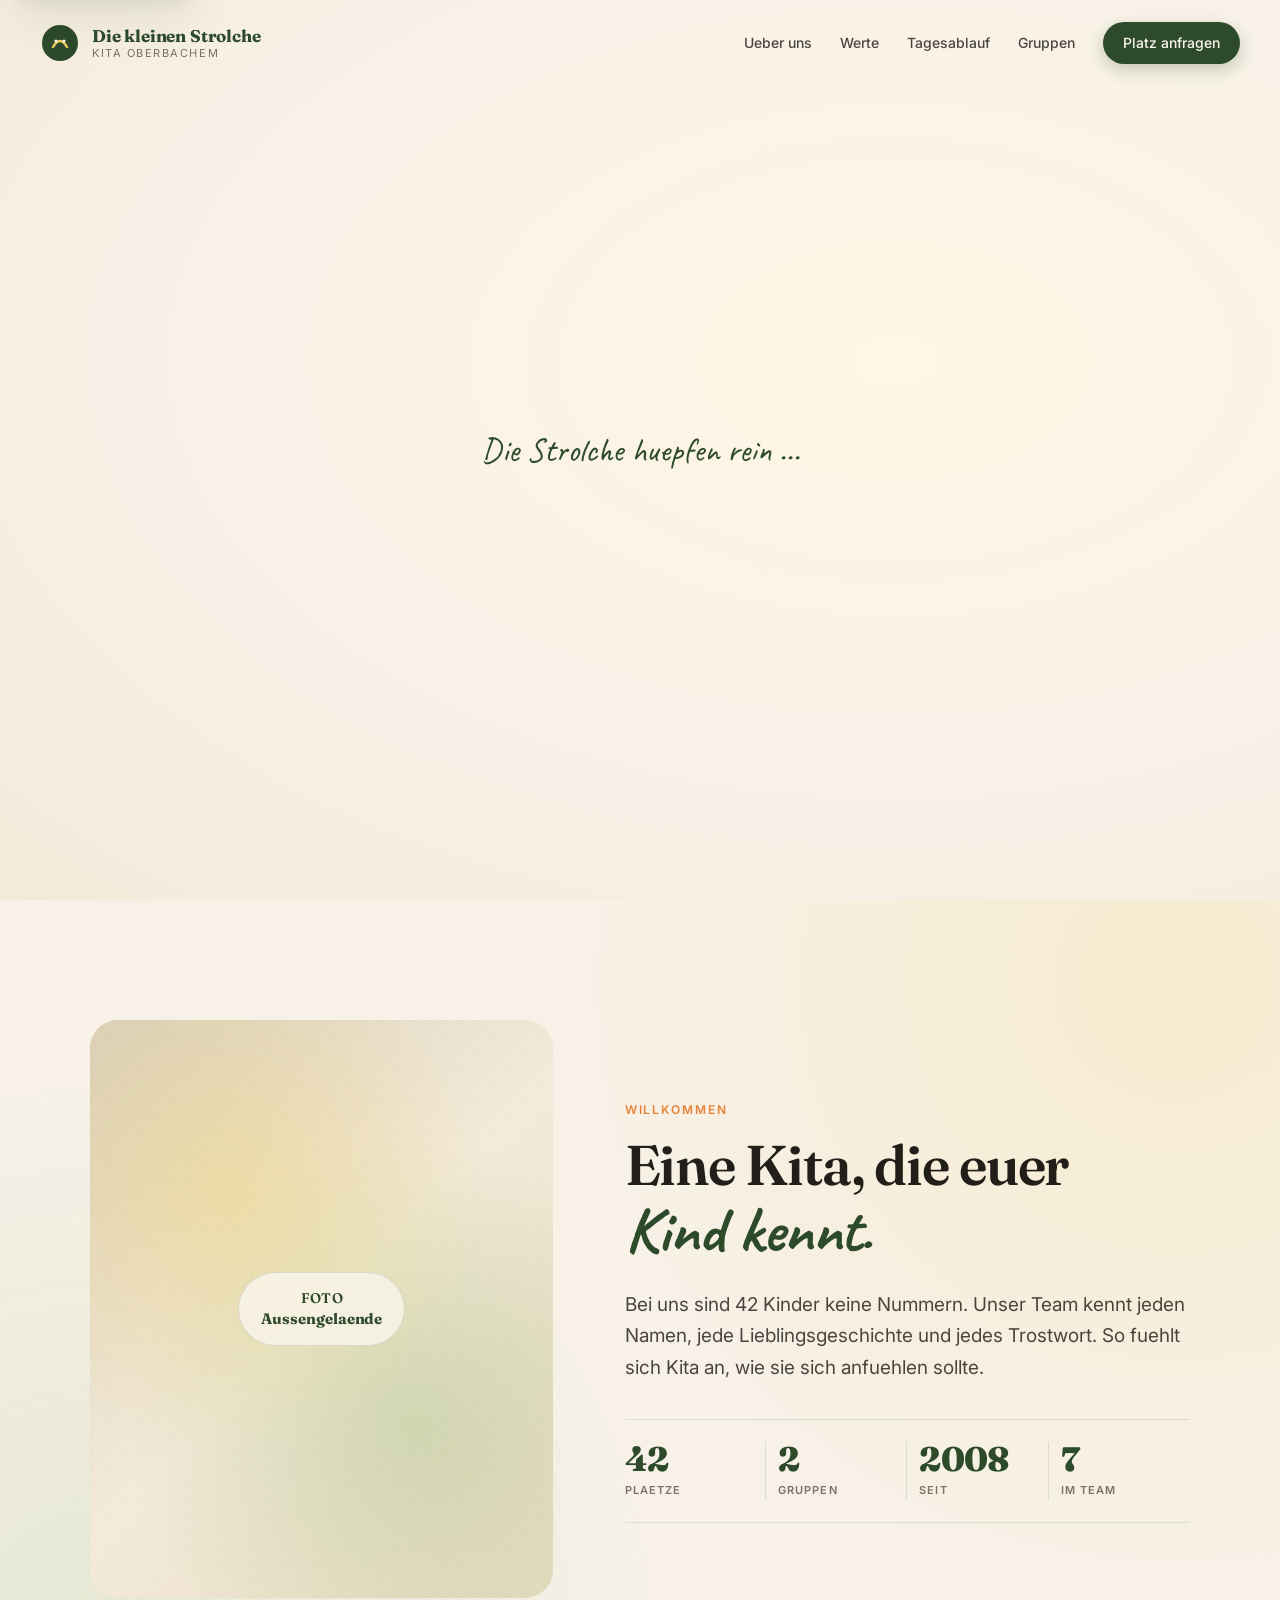
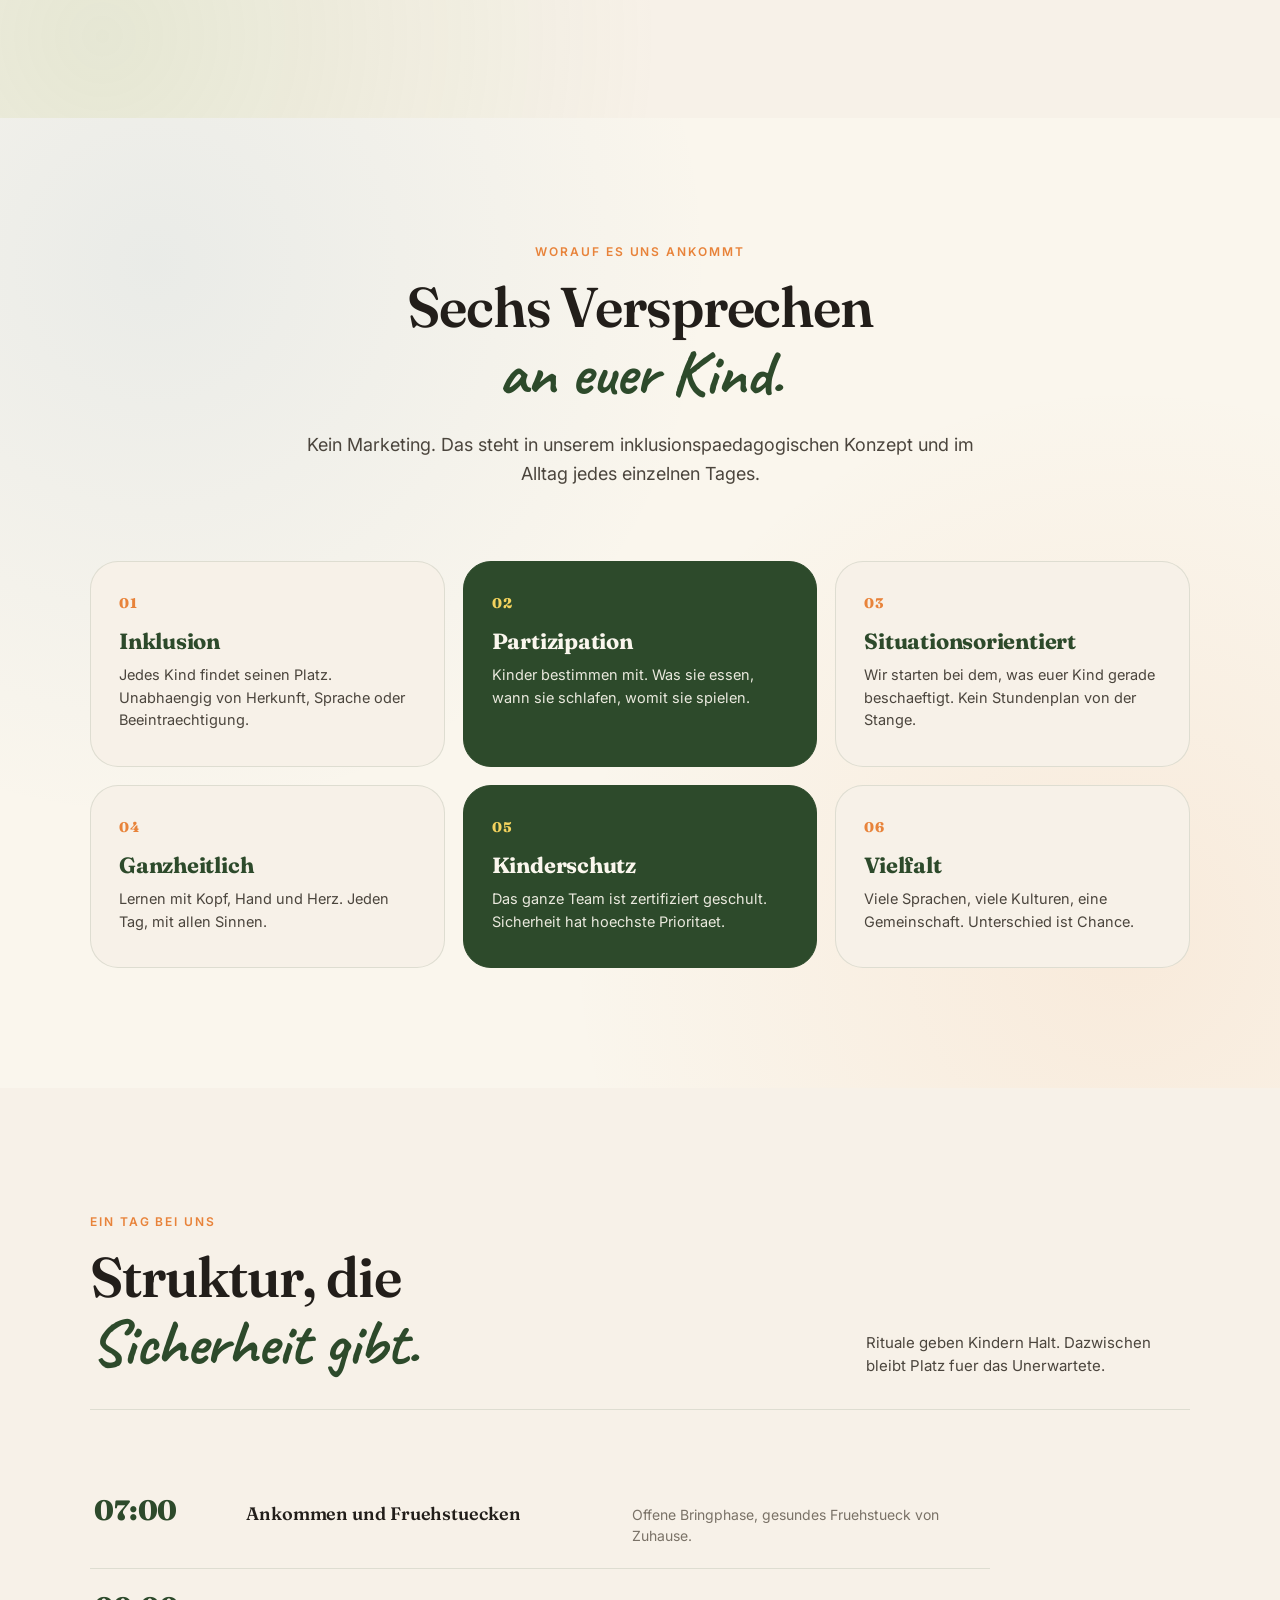
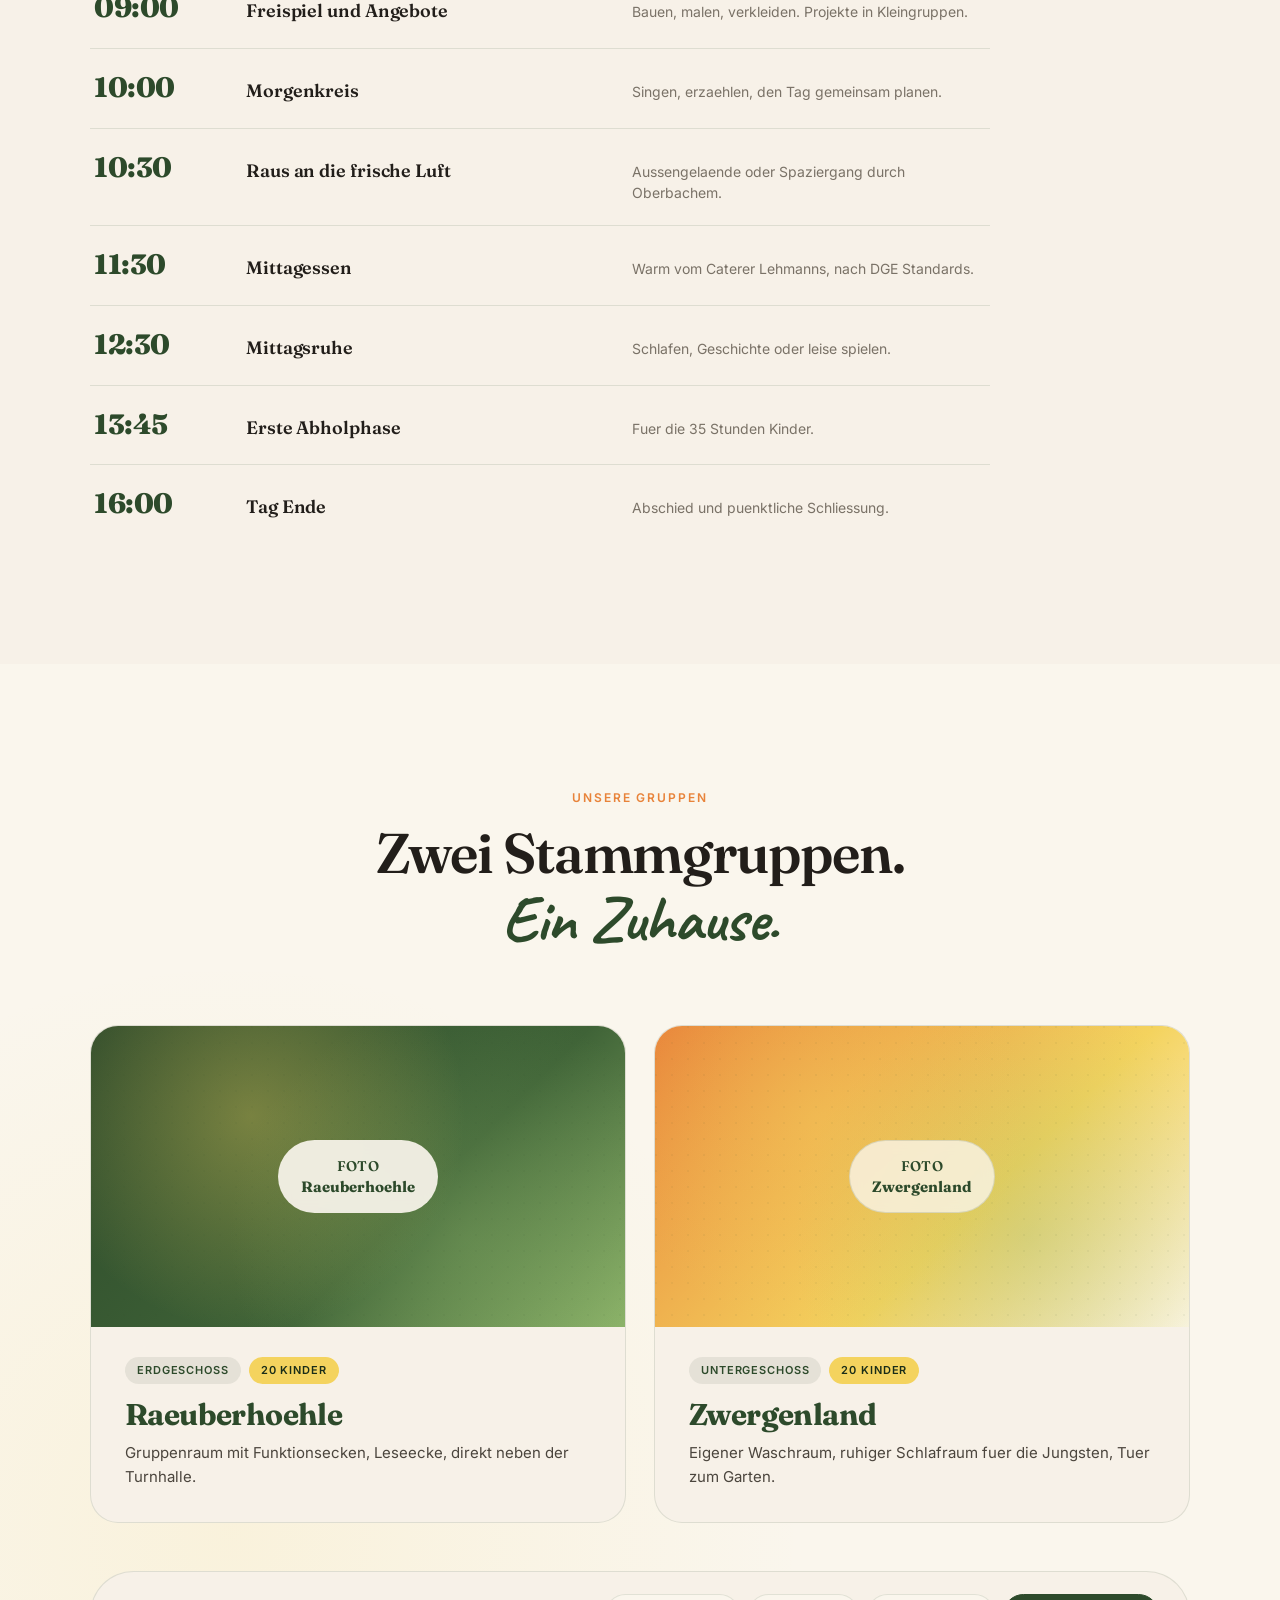
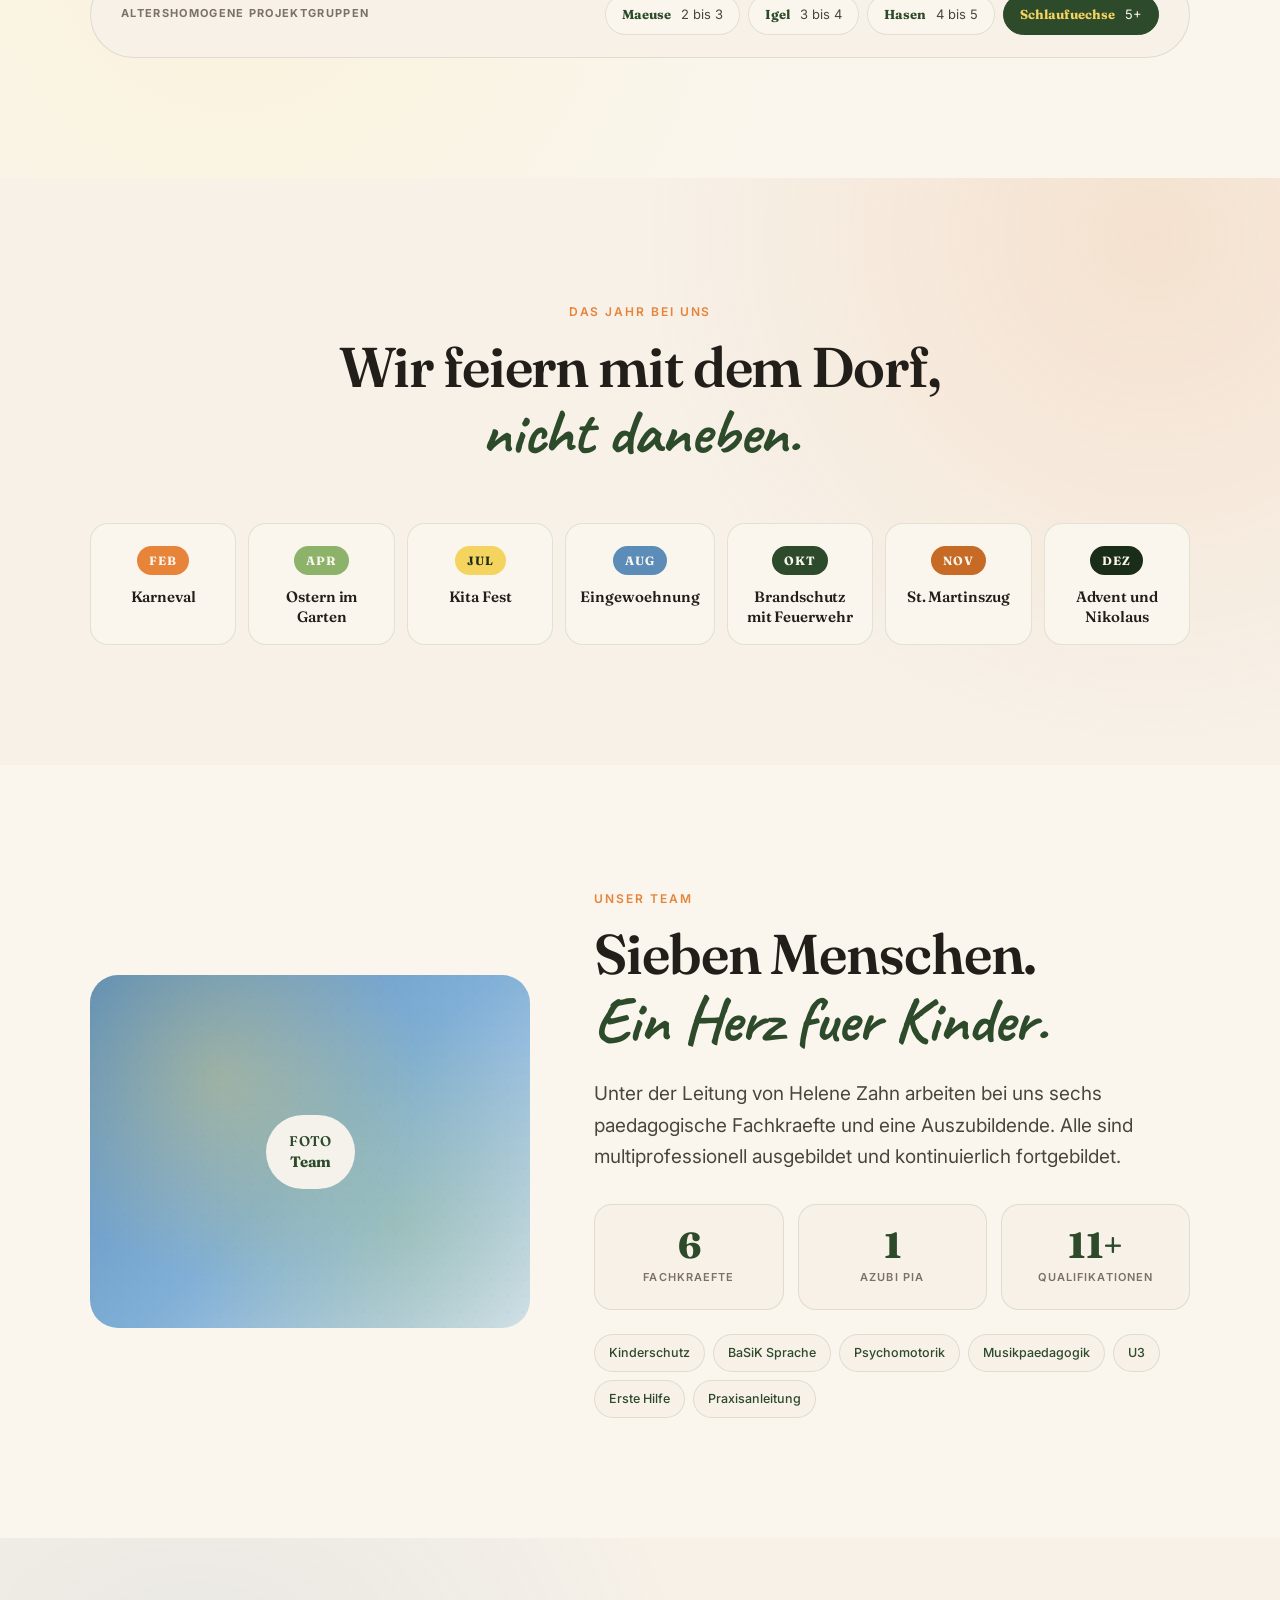
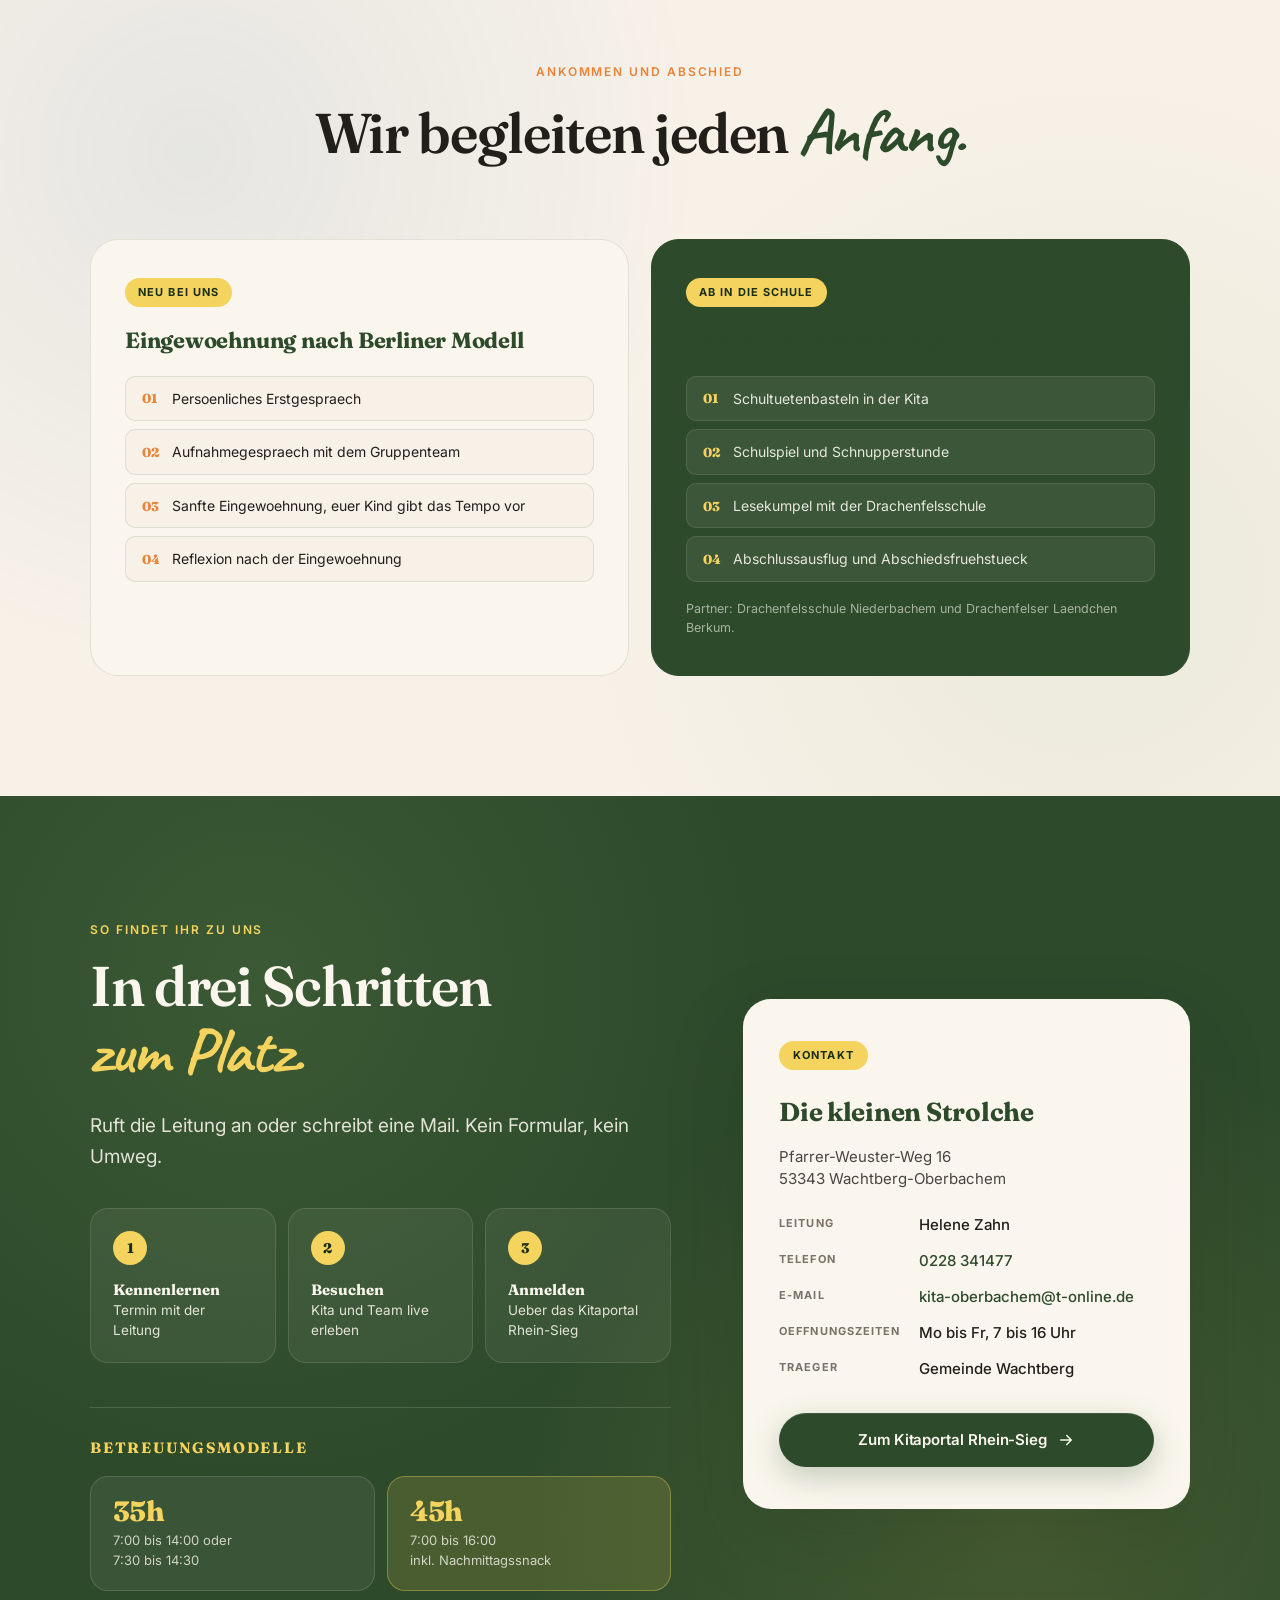
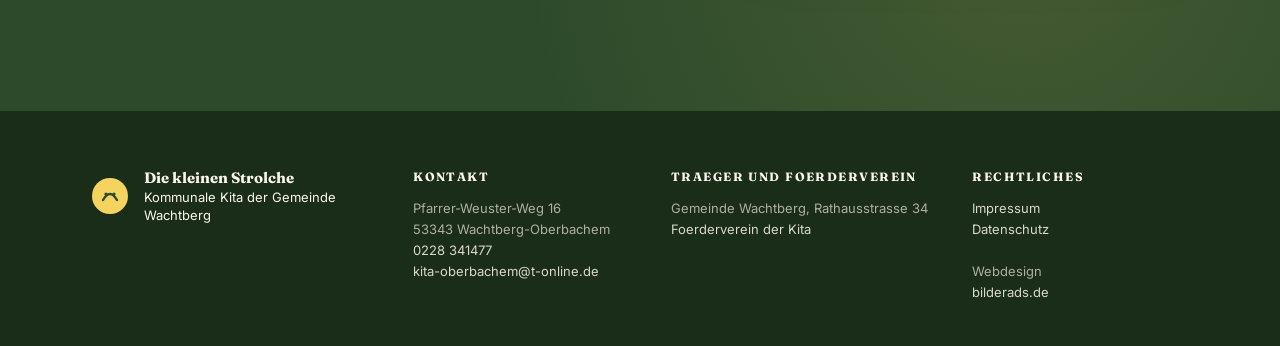
==== commit 1a0199a6: "fix: Hero waermer und Kontrast auf Accent-Karten Hero-Headline "Hier darf euer Kind einfach Kind sei" ====
--- a/index.html
+++ b/index.html
@@ -7,7 +7,7 @@
     <title>Kita "Die kleinen Strolche" Oberbachem | Inklusive Kita in Wachtberg</title>
     <meta
       name="description"
-      content="Kommunale inklusive Kita in Wachtberg-Oberbachem. 42 Plaetze, zwei Gruppen, Kinder von 2 Jahren bis zur Einschulung. Wo euer Kind seinen Platz findet."
+      content="Kommunale inklusive Kita in Wachtberg-Oberbachem. 42 Plaetze, zwei Gruppen, Kinder von 2 Jahren bis zur Einschulung. Hier darf euer Kind einfach Kind sein."
     />
     <meta
       name="keywords"
@@ -30,7 +30,7 @@
     <meta property="og:title" content="Kita Die kleinen Strolche Oberbachem" />
     <meta
       property="og:description"
-      content="Inklusive Kita in Wachtberg-Oberbachem. 42 Plaetze, zwei Gruppen, Kinder von 2 bis 6 Jahren. Wo euer Kind seinen Platz findet."
+      content="Inklusive Kita in Wachtberg-Oberbachem. 42 Plaetze, zwei Gruppen, Kinder von 2 bis 6 Jahren. Hier darf euer Kind einfach Kind sein."
     />
     <meta property="og:url" content="https://kita-oberbachem.de/" />
     <meta property="og:image" content="https://kita-oberbachem.de/og-image.jpg" />
@@ -95,7 +95,7 @@
         "url": "https://www.wachtberg.de/"
       },
       "numberOfEmployees": { "@type": "QuantitativeValue", "value": 7 },
-      "slogan": "Wo euer Kind seinen Platz findet."
+      "slogan": "Hier darf euer Kind einfach Kind sein."
     }
     </script>
 
@@ -174,12 +174,12 @@
             Kommunale inklusive Kita in Oberbachem
           </span>
           <h1 id="hero-title" class="hero-title">
-            <span class="line">Wo euer Kind</span>
-            <span class="line accent">seinen Platz findet.</span>
+            <span class="line">Hier darf euer Kind</span>
+            <span class="line accent">einfach Kind sein.</span>
             <span class="sr-only">Kita "Die kleinen Strolche" in Wachtberg-Oberbachem. Kommunale inklusive Kindertagesstaette fuer Kinder von 2 Jahren bis zur Einschulung.</span>
           </h1>
           <p class="hero-sub">
-            Kleine Kita, zwei Gruppen, ein Team, das jedes Kind mit Namen kennt. Seit 2008 im Herzen von Oberbachem.
+            Kleine Kita mitten in Oberbachem. Warmes Team, feste Gruppen, jedes Kind beim Namen. Hier fuehlt sich euer Kind wohl.
           </p>
           <div class="hero-actions">
             <a href="#anmeldung" class="btn btn-primary">
--- a/style.css
+++ b/style.css
@@ -869,17 +869,17 @@
 
 .value-card:hover::before { opacity: 1; }
 
-.value-card-accent {
+.value-card.value-card-accent {
   background: var(--wald);
   border-color: var(--wald);
   color: var(--creme);
 }
 
-.value-card-accent .value-num { color: var(--sonne); }
-.value-card-accent h3 { color: var(--creme); }
-.value-card-accent p { color: rgba(250, 246, 237, 0.82); }
-.value-card-accent::before { background: var(--sonne); }
-.value-card-accent:hover { border-color: var(--wald-deep); background: var(--wald-deep); }
+.value-card.value-card-accent .value-num { color: var(--sonne); }
+.value-card.value-card-accent h3 { color: var(--creme); }
+.value-card.value-card-accent p { color: rgba(250, 246, 237, 0.92); }
+.value-card.value-card-accent::before { background: var(--sonne); }
+.value-card.value-card-accent:hover { border-color: var(--wald-deep); background: var(--wald-deep); }
 
 .value-num {
   font-family: var(--font-display);
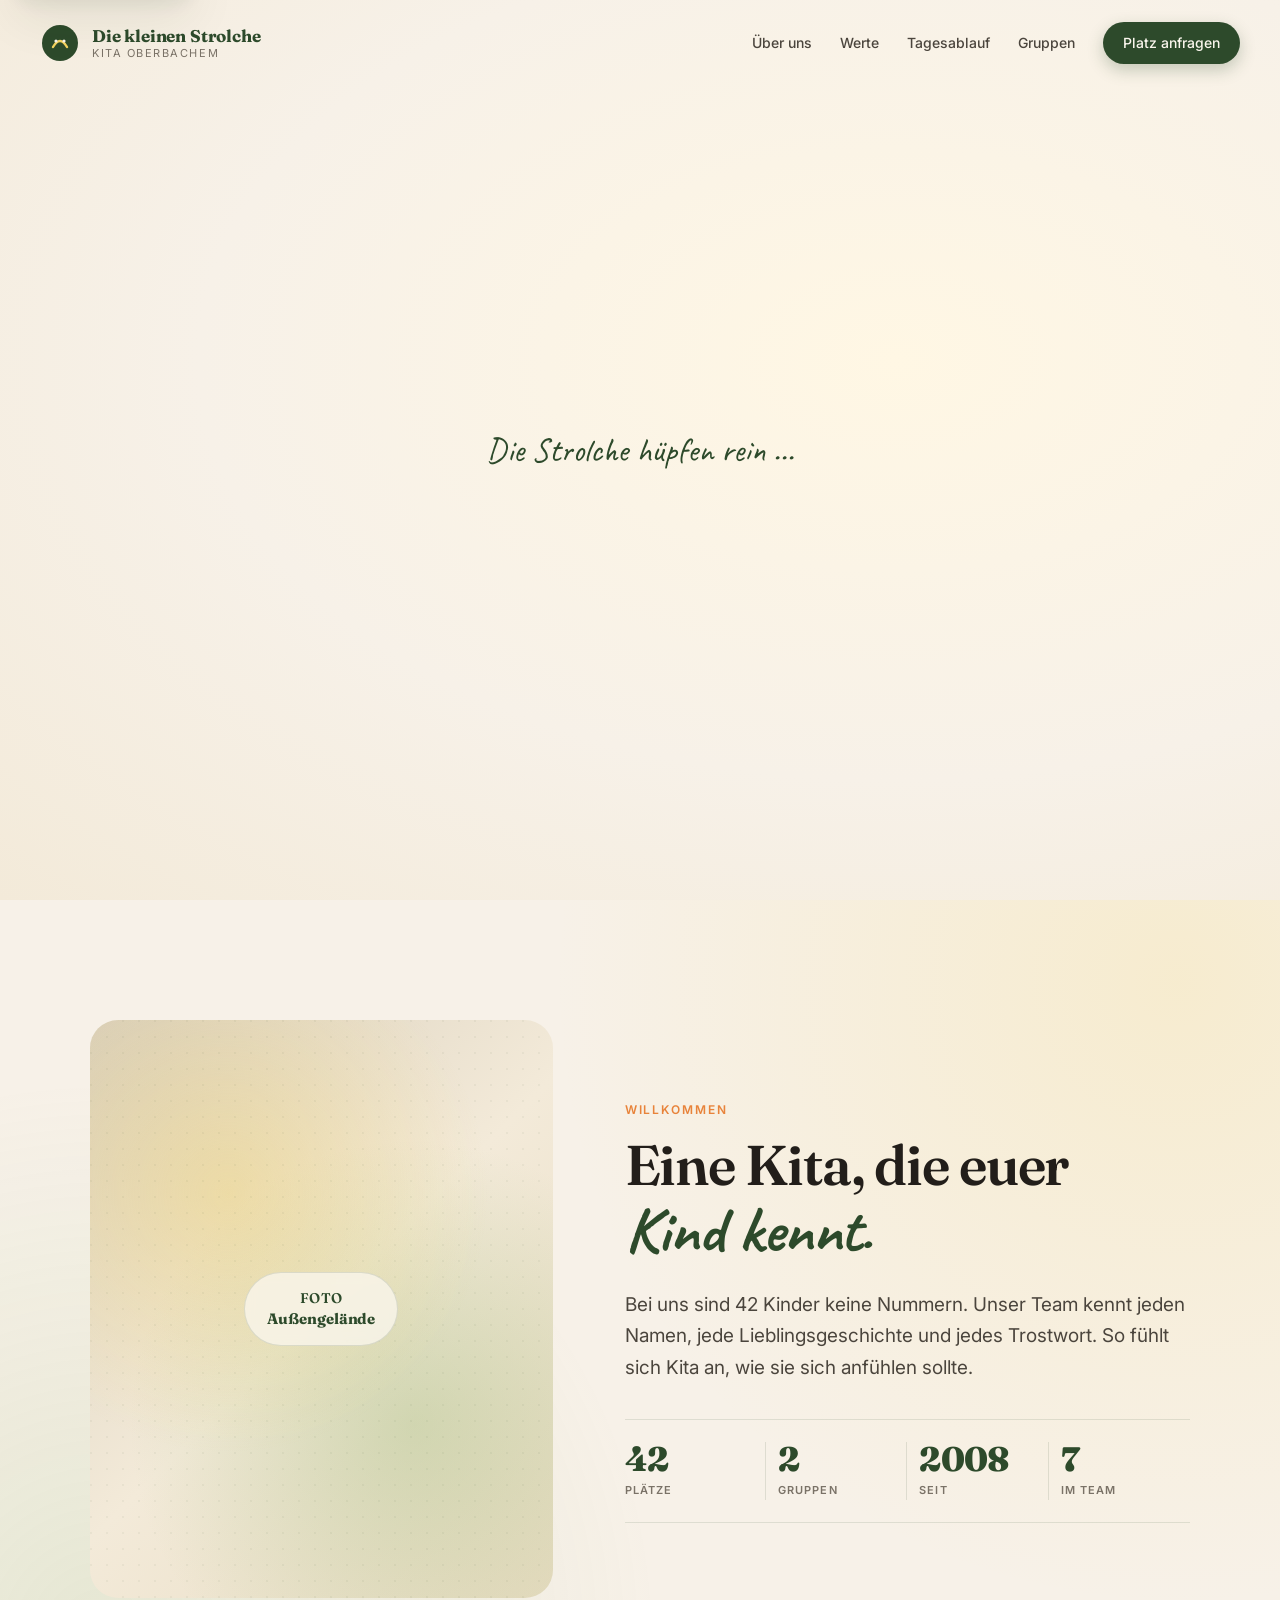
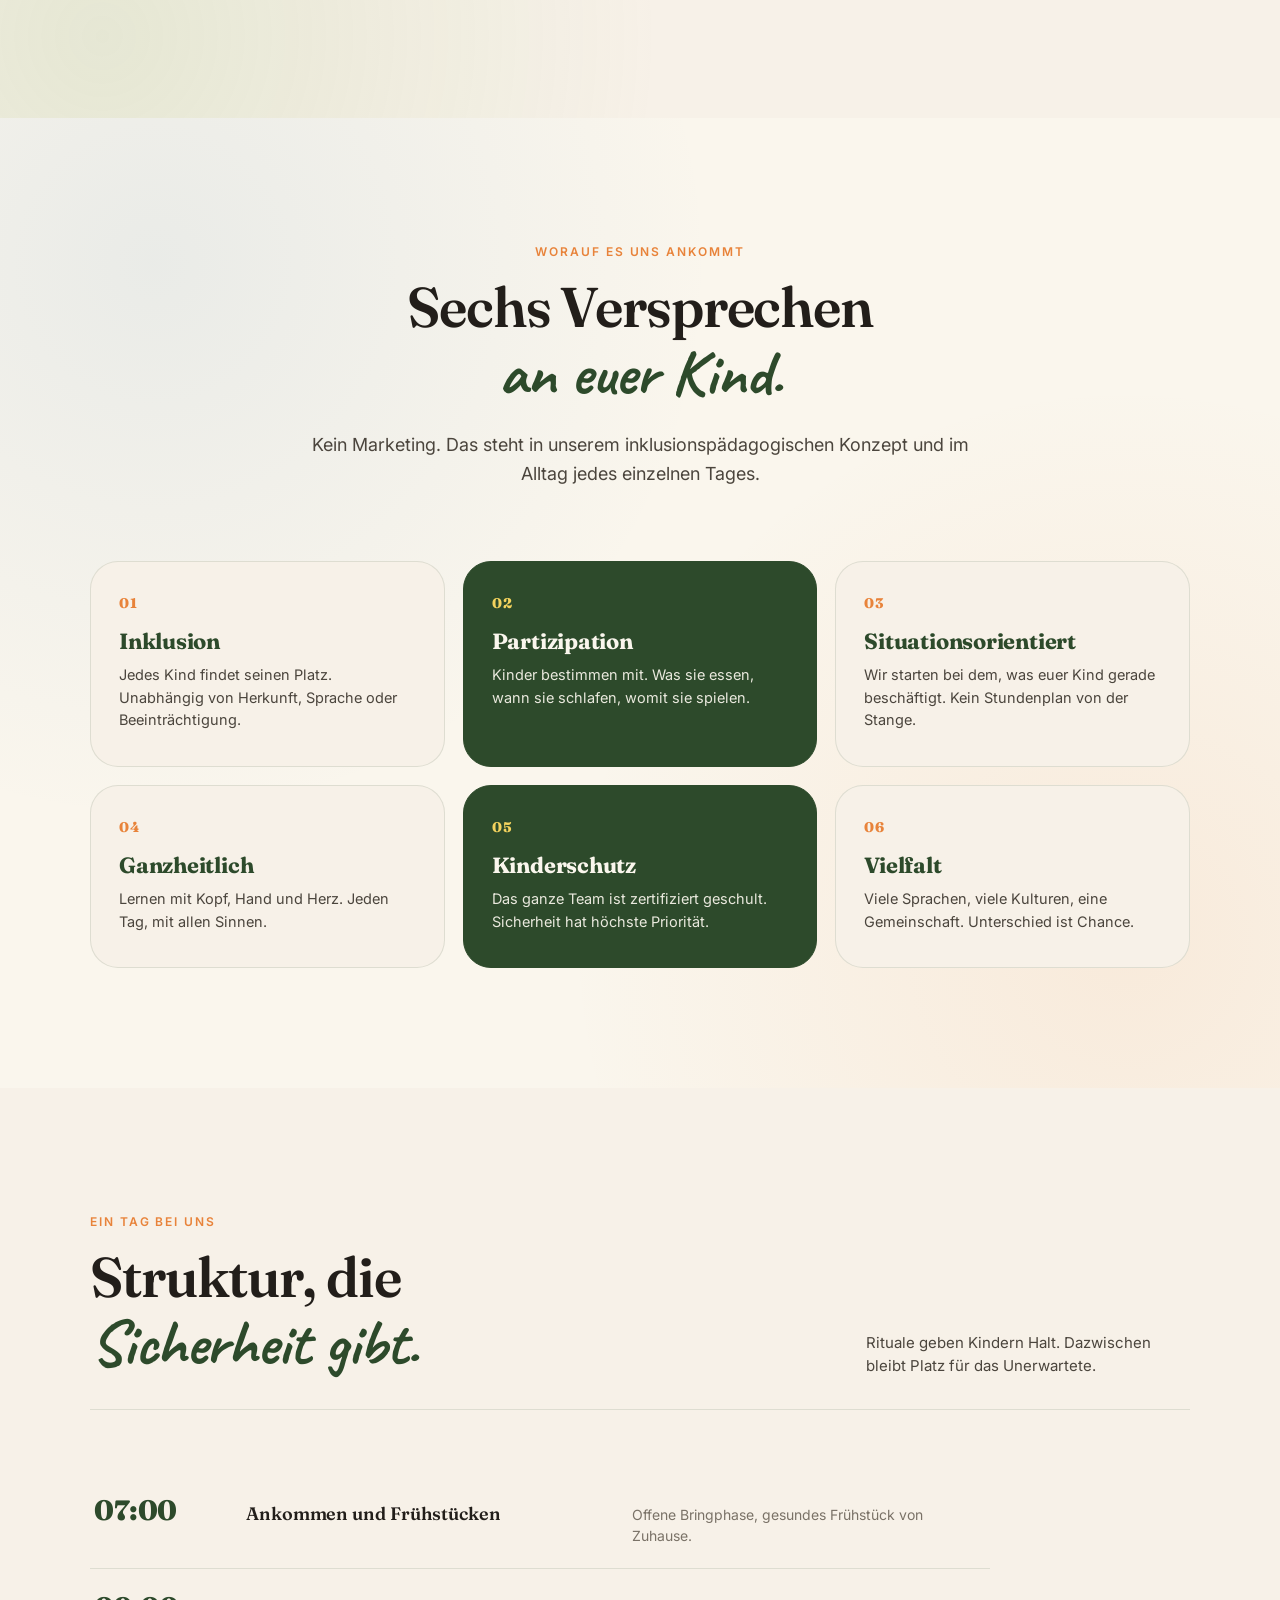
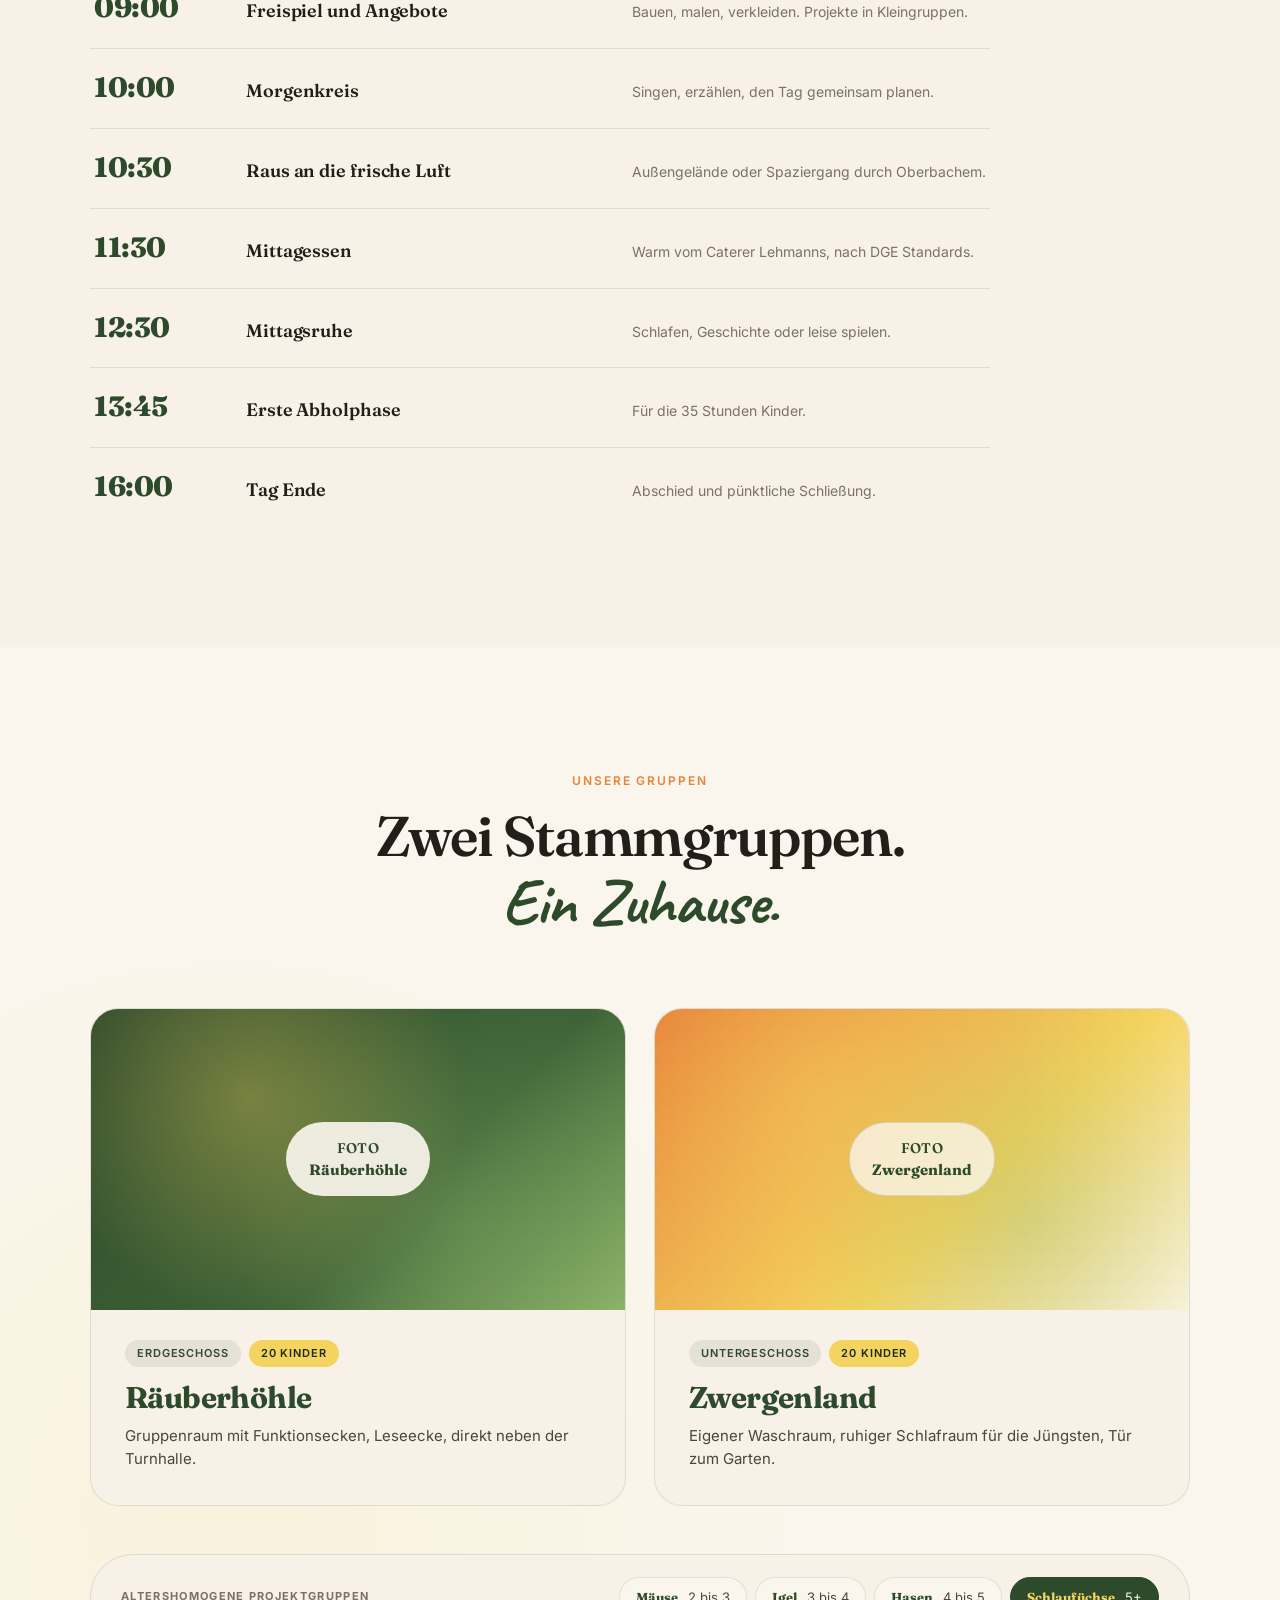
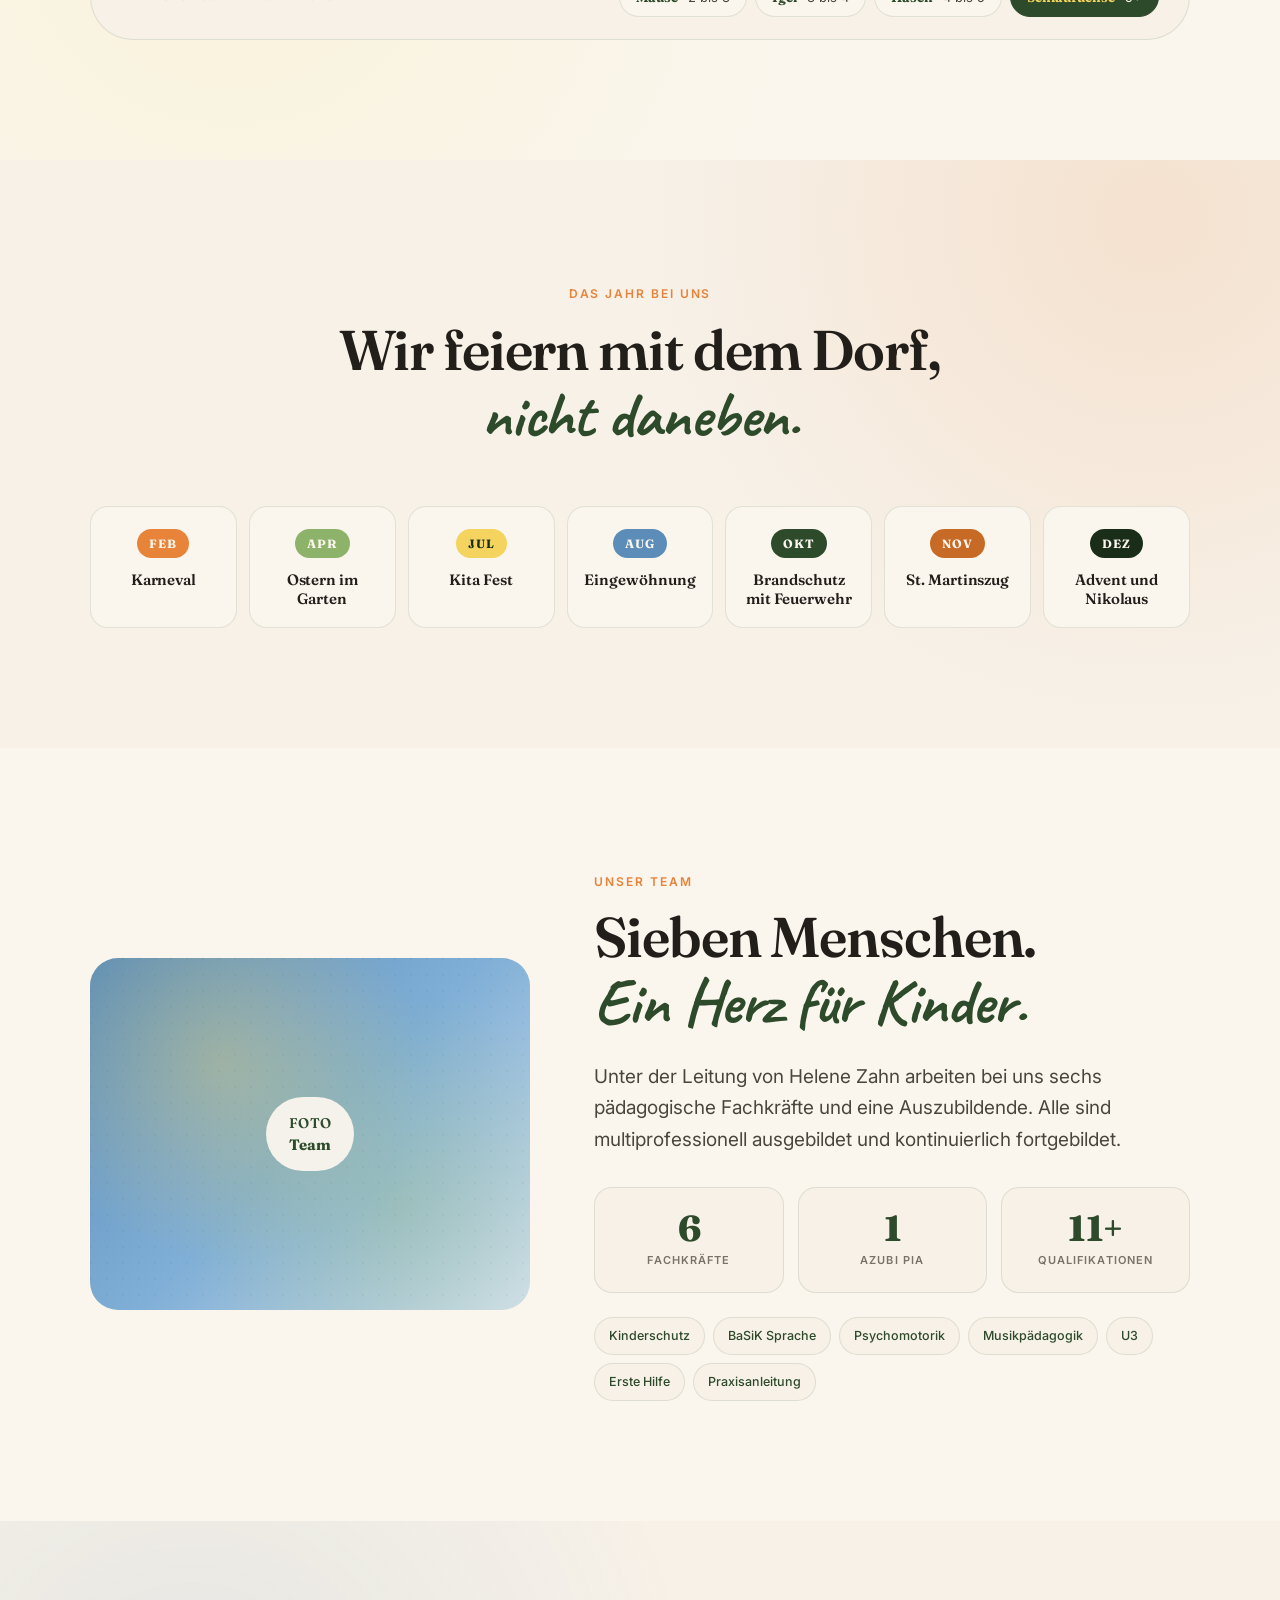
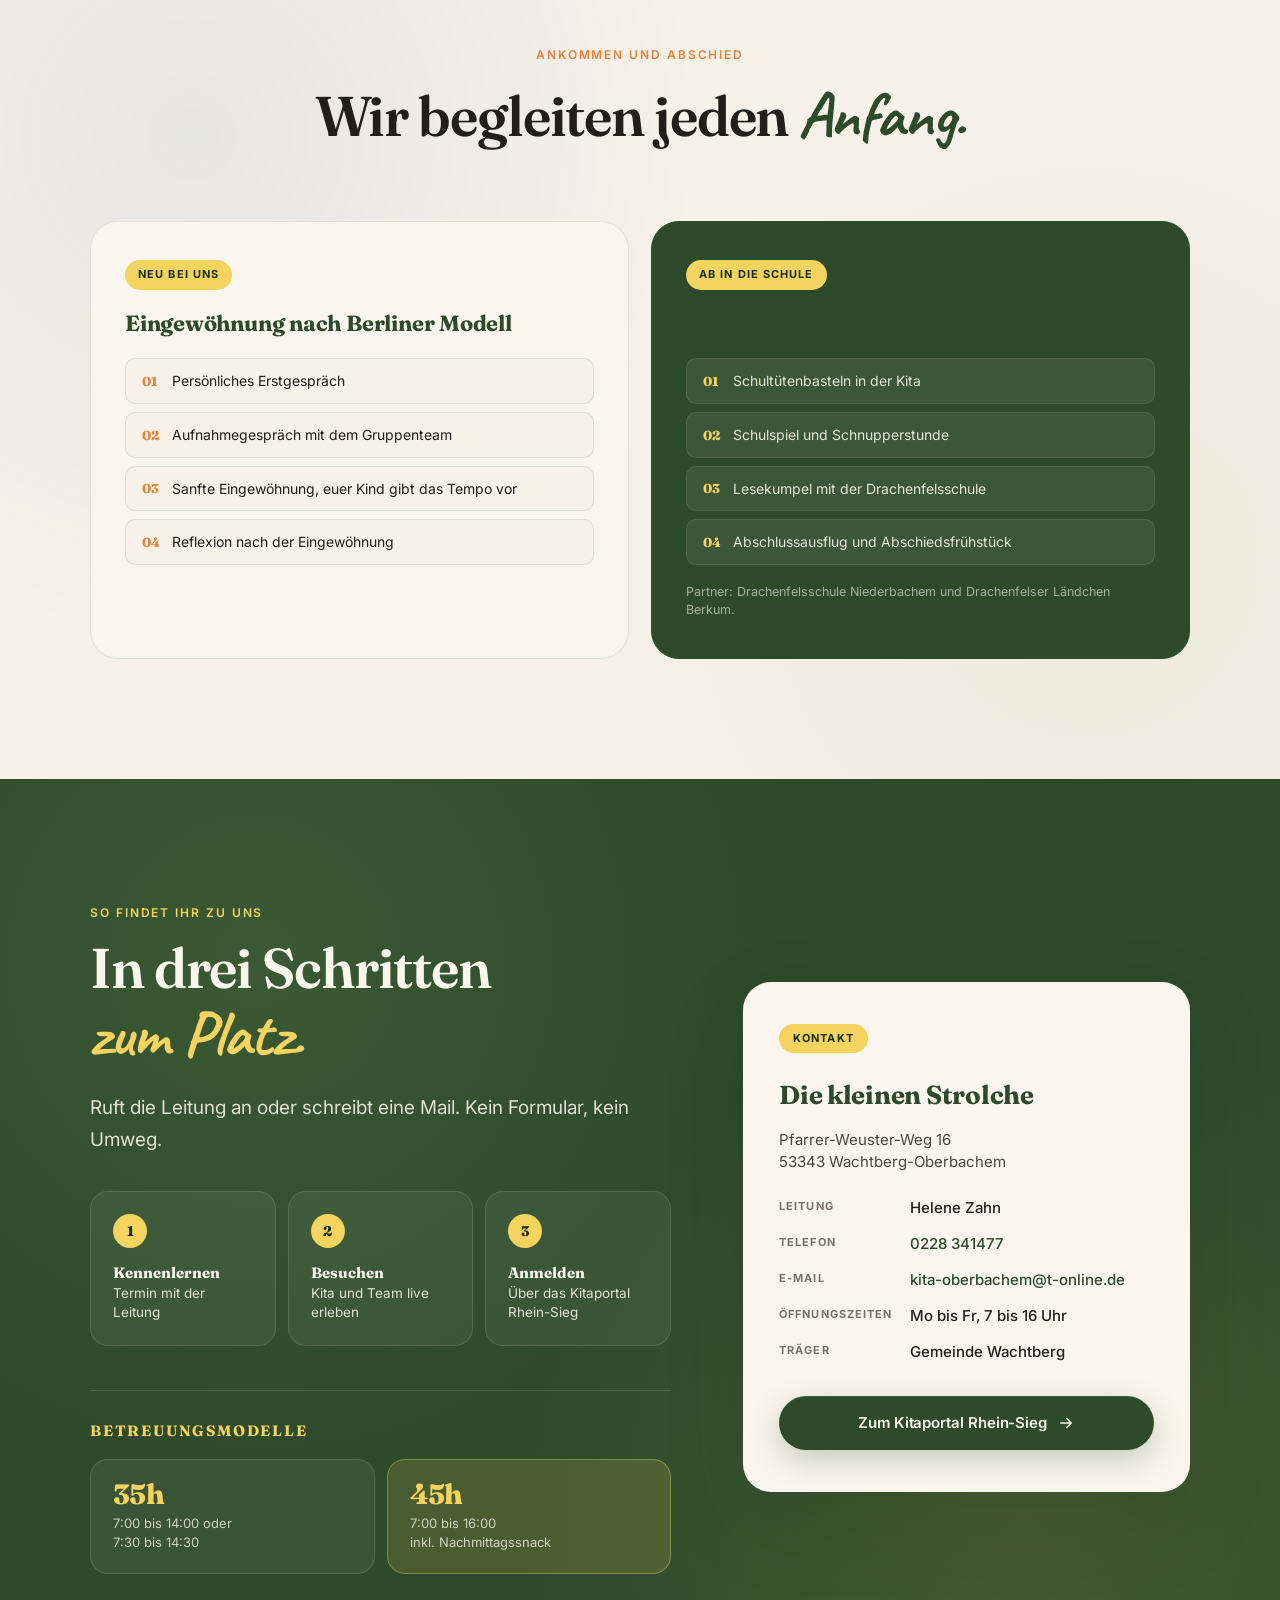
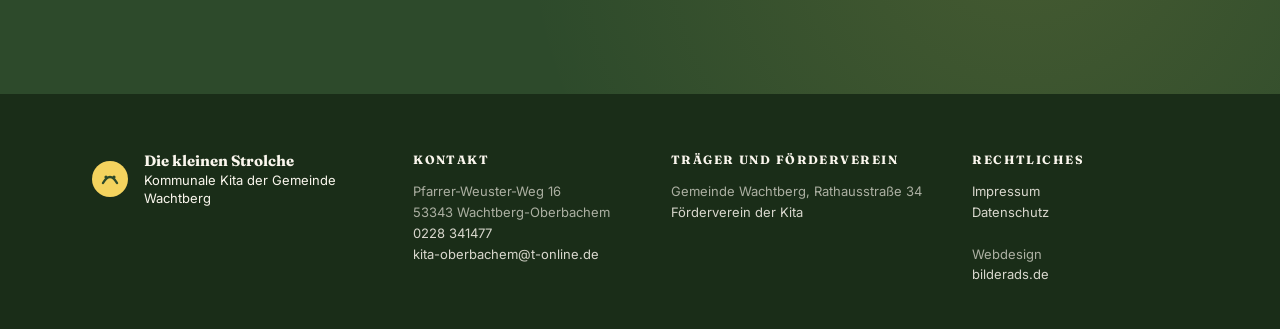
==== commit b12fd864: "feat: Impressum, Datenschutz und korrekte Umlaute Zwei Pflicht-Unterseiten ergaenzt mit Gemeinde Wac" ====
--- a/index.html
+++ b/index.html
@@ -7,11 +7,11 @@
     <title>Kita "Die kleinen Strolche" Oberbachem | Inklusive Kita in Wachtberg</title>
     <meta
       name="description"
-      content="Kommunale inklusive Kita in Wachtberg-Oberbachem. 42 Plaetze, zwei Gruppen, Kinder von 2 Jahren bis zur Einschulung. Hier darf euer Kind einfach Kind sein."
+      content="Kommunale inklusive Kita in Wachtberg-Oberbachem. 42 Plätze, zwei Gruppen, Kinder von 2 Jahren bis zur Einschulung. Hier darf euer Kind einfach Kind sein."
     />
     <meta
       name="keywords"
-      content="Kita Oberbachem, Kindergarten Oberbachem, Kita Wachtberg, Die kleinen Strolche, Inklusive Kita Wachtberg, Raeuberhoehle Zwergenland"
+      content="Kita Oberbachem, Kindergarten Oberbachem, Kita Wachtberg, Die kleinen Strolche, Inklusive Kita Wachtberg, Räuberhöhle Zwergenland"
     />
     <meta name="author" content="Kita Die kleinen Strolche Oberbachem" />
     <meta name="robots" content="index, follow, max-image-preview:large" />
@@ -30,7 +30,7 @@
     <meta property="og:title" content="Kita Die kleinen Strolche Oberbachem" />
     <meta
       property="og:description"
-      content="Inklusive Kita in Wachtberg-Oberbachem. 42 Plaetze, zwei Gruppen, Kinder von 2 bis 6 Jahren. Hier darf euer Kind einfach Kind sein."
+      content="Inklusive Kita in Wachtberg-Oberbachem. 42 Plätze, zwei Gruppen, Kinder von 2 bis 6 Jahren. Hier darf euer Kind einfach Kind sein."
     />
     <meta property="og:url" content="https://kita-oberbachem.de/" />
     <meta property="og:image" content="https://kita-oberbachem.de/og-image.jpg" />
@@ -42,7 +42,7 @@
     <meta name="twitter:title" content="Kita Die kleinen Strolche Oberbachem" />
     <meta
       name="twitter:description"
-      content="Inklusive Kita in Wachtberg-Oberbachem. 42 Plaetze, 2 bis 6 Jahre."
+      content="Inklusive Kita in Wachtberg-Oberbachem. 42 Plätze, 2 bis 6 Jahre."
     />
     <meta name="twitter:image" content="https://kita-oberbachem.de/og-image.jpg" />
 
@@ -54,9 +54,9 @@
       "@type": "Preschool",
       "@id": "https://kita-oberbachem.de/#organization",
       "name": "Kita Die kleinen Strolche Oberbachem",
-      "alternateName": ["Die kleinen Strolche", "Staedtische Kita Oberbachem"],
+      "alternateName": ["Die kleinen Strolche", "Städtische Kita Oberbachem"],
       "url": "https://kita-oberbachem.de/",
-      "description": "Kommunale inklusive Kindertagesstaette in Wachtberg-Oberbachem. Zwei Gruppen (Raeuberhoehle und Zwergenland), bis zu 42 Kinder von 2 Jahren bis zur Einschulung. Situationsorientierter paedagogischer Ansatz mit Fokus auf Inklusion, Partizipation und ganzheitliche Bildung.",
+      "description": "Kommunale inklusive Kindertagesstätte in Wachtberg-Oberbachem. Zwei Gruppen (Räuberhöhle und Zwergenland), bis zu 42 Kinder von 2 Jahren bis zur Einschulung. Situationsorientierter pädagogischer Ansatz mit Fokus auf Inklusion, Partizipation und ganzheitliche Bildung.",
       "telephone": "+49-228-341477",
       "email": "kita-oberbachem@t-online.de",
       "address": {
@@ -82,9 +82,9 @@
         { "@type": "Place", "name": "Oberbachem" },
         { "@type": "Place", "name": "Berkum" },
         { "@type": "Place", "name": "Niederbachem" },
-        { "@type": "Place", "name": "Liessem" },
+        { "@type": "Place", "name": "Ließem" },
         { "@type": "Place", "name": "Gimmersdorf" },
-        { "@type": "Place", "name": "Kuerrighoven" },
+        { "@type": "Place", "name": "Kürrighoven" },
         { "@type": "Place", "name": "Werthhoven" },
         { "@type": "Place", "name": "Villip" },
         { "@type": "Place", "name": "Wachtberg" }
@@ -151,7 +151,7 @@
         </span>
       </a>
       <nav class="nav-links" aria-label="Hauptnavigation">
-        <a href="#ueber">Ueber uns</a>
+        <a href="#ueber">Über uns</a>
         <a href="#werte">Werte</a>
         <a href="#tagesablauf">Tagesablauf</a>
         <a href="#gruppen">Gruppen</a>
@@ -166,7 +166,7 @@
       <canvas id="webgl" class="webgl" aria-hidden="true"></canvas>
 
       <div class="hero-overlay">
-        <div class="loading-text main-txt" aria-hidden="true">Die Strolche huepfen rein ...</div>
+        <div class="loading-text main-txt" aria-hidden="true">Die Strolche hüpfen rein ...</div>
 
         <div class="hero-inner hide-text">
           <span class="kicker">
@@ -176,10 +176,10 @@
           <h1 id="hero-title" class="hero-title">
             <span class="line">Hier darf euer Kind</span>
             <span class="line accent">einfach Kind sein.</span>
-            <span class="sr-only">Kita "Die kleinen Strolche" in Wachtberg-Oberbachem. Kommunale inklusive Kindertagesstaette fuer Kinder von 2 Jahren bis zur Einschulung.</span>
+            <span class="sr-only">Kita "Die kleinen Strolche" in Wachtberg-Oberbachem. Kommunale inklusive Kindertagesstätte für Kinder von 2 Jahren bis zur Einschulung.</span>
           </h1>
           <p class="hero-sub">
-            Kleine Kita mitten in Oberbachem. Warmes Team, feste Gruppen, jedes Kind beim Namen. Hier fuehlt sich euer Kind wohl.
+            Kleine Kita mitten in Oberbachem. Warmes Team, feste Gruppen, jedes Kind beim Namen. Hier fühlt sich euer Kind wohl.
           </p>
           <div class="hero-actions">
             <a href="#anmeldung" class="btn btn-primary">
@@ -192,7 +192,7 @@
           <div class="hero-meta">
             <div class="meta-item">
               <div class="meta-value">42</div>
-              <div class="meta-label">Plaetze</div>
+              <div class="meta-label">Plätze</div>
             </div>
             <span class="meta-sep"></span>
             <div class="meta-item">
@@ -208,7 +208,7 @@
         </div>
 
         <div class="scroll-hint hide-text">
-          <span>nach unten fuer mehr</span>
+          <span>nach unten für mehr</span>
           <svg viewBox="0 0 24 24"><path d="M12 4v14M6 13l6 6 6-6" stroke="currentColor" stroke-width="2" fill="none" stroke-linecap="round" stroke-linejoin="round"/></svg>
         </div>
       </div>
@@ -218,8 +218,8 @@
     <section id="ueber" class="section section-about">
       <div class="container">
         <div class="about-bento">
-          <figure class="photo-ph ph-1" aria-label="Foto Aussengelaende">
-            <div class="ph-label">Foto <br /><strong>Aussengelaende</strong></div>
+          <figure class="photo-ph ph-1" aria-label="Foto Außengelände">
+            <div class="ph-label">Foto <br /><strong>Außengelände</strong></div>
           </figure>
           <div class="about-copy">
             <span class="eyebrow">Willkommen</span>
@@ -227,10 +227,10 @@
               Eine Kita, die euer <span class="handwritten">Kind kennt.</span>
             </h2>
             <p class="lead">
-              Bei uns sind 42 Kinder keine Nummern. Unser Team kennt jeden Namen, jede Lieblingsgeschichte und jedes Trostwort. So fuehlt sich Kita an, wie sie sich anfuehlen sollte.
+              Bei uns sind 42 Kinder keine Nummern. Unser Team kennt jeden Namen, jede Lieblingsgeschichte und jedes Trostwort. So fühlt sich Kita an, wie sie sich anfühlen sollte.
             </p>
             <div class="stat-strip">
-              <div><strong>42</strong><span>Plaetze</span></div>
+              <div><strong>42</strong><span>Plätze</span></div>
               <div><strong>2</strong><span>Gruppen</span></div>
               <div><strong>2008</strong><span>seit</span></div>
               <div><strong>7</strong><span>im Team</span></div>
@@ -249,7 +249,7 @@
             Sechs Versprechen <span class="handwritten">an euer Kind.</span>
           </h2>
           <p class="section-lead">
-            Kein Marketing. Das steht in unserem inklusionspaedagogischen Konzept und im Alltag jedes einzelnen Tages.
+            Kein Marketing. Das steht in unserem inklusionspädagogischen Konzept und im Alltag jedes einzelnen Tages.
           </p>
         </div>
 
@@ -257,7 +257,7 @@
           <article class="value-card">
             <div class="value-num">01</div>
             <h3>Inklusion</h3>
-            <p>Jedes Kind findet seinen Platz. Unabhaengig von Herkunft, Sprache oder Beeintraechtigung.</p>
+            <p>Jedes Kind findet seinen Platz. Unabhängig von Herkunft, Sprache oder Beeinträchtigung.</p>
           </article>
           <article class="value-card value-card-accent">
             <div class="value-num">02</div>
@@ -267,7 +267,7 @@
           <article class="value-card">
             <div class="value-num">03</div>
             <h3>Situationsorientiert</h3>
-            <p>Wir starten bei dem, was euer Kind gerade beschaeftigt. Kein Stundenplan von der Stange.</p>
+            <p>Wir starten bei dem, was euer Kind gerade beschäftigt. Kein Stundenplan von der Stange.</p>
           </article>
           <article class="value-card">
             <div class="value-num">04</div>
@@ -277,7 +277,7 @@
           <article class="value-card value-card-accent">
             <div class="value-num">05</div>
             <h3>Kinderschutz</h3>
-            <p>Das ganze Team ist zertifiziert geschult. Sicherheit hat hoechste Prioritaet.</p>
+            <p>Das ganze Team ist zertifiziert geschult. Sicherheit hat höchste Priorität.</p>
           </article>
           <article class="value-card">
             <div class="value-num">06</div>
@@ -298,18 +298,18 @@
               Struktur, die <span class="handwritten">Sicherheit gibt.</span>
             </h2>
           </div>
-          <p class="day-head-note">Rituale geben Kindern Halt. Dazwischen bleibt Platz fuer das Unerwartete.</p>
+          <p class="day-head-note">Rituale geben Kindern Halt. Dazwischen bleibt Platz für das Unerwartete.</p>
         </div>
 
         <ol class="day-list">
-          <li><span class="day-t">07:00</span><span class="day-h">Ankommen und Fruehstuecken</span><span class="day-d">Offene Bringphase, gesundes Fruehstueck von Zuhause.</span></li>
+          <li><span class="day-t">07:00</span><span class="day-h">Ankommen und Frühstücken</span><span class="day-d">Offene Bringphase, gesundes Frühstück von Zuhause.</span></li>
           <li><span class="day-t">09:00</span><span class="day-h">Freispiel und Angebote</span><span class="day-d">Bauen, malen, verkleiden. Projekte in Kleingruppen.</span></li>
-          <li><span class="day-t">10:00</span><span class="day-h">Morgenkreis</span><span class="day-d">Singen, erzaehlen, den Tag gemeinsam planen.</span></li>
-          <li><span class="day-t">10:30</span><span class="day-h">Raus an die frische Luft</span><span class="day-d">Aussengelaende oder Spaziergang durch Oberbachem.</span></li>
+          <li><span class="day-t">10:00</span><span class="day-h">Morgenkreis</span><span class="day-d">Singen, erzählen, den Tag gemeinsam planen.</span></li>
+          <li><span class="day-t">10:30</span><span class="day-h">Raus an die frische Luft</span><span class="day-d">Außengelände oder Spaziergang durch Oberbachem.</span></li>
           <li><span class="day-t">11:30</span><span class="day-h">Mittagessen</span><span class="day-d">Warm vom Caterer Lehmanns, nach DGE Standards.</span></li>
           <li><span class="day-t">12:30</span><span class="day-h">Mittagsruhe</span><span class="day-d">Schlafen, Geschichte oder leise spielen.</span></li>
-          <li><span class="day-t">13:45</span><span class="day-h">Erste Abholphase</span><span class="day-d">Fuer die 35 Stunden Kinder.</span></li>
-          <li><span class="day-t">16:00</span><span class="day-h">Tag Ende</span><span class="day-d">Abschied und puenktliche Schliessung.</span></li>
+          <li><span class="day-t">13:45</span><span class="day-h">Erste Abholphase</span><span class="day-d">Für die 35 Stunden Kinder.</span></li>
+          <li><span class="day-t">16:00</span><span class="day-h">Tag Ende</span><span class="day-d">Abschied und pünktliche Schließung.</span></li>
         </ol>
       </div>
     </section>
@@ -326,15 +326,15 @@
 
         <div class="groups-grid">
           <article class="group-card">
-            <figure class="photo-ph ph-2" aria-label="Foto Raeuberhoehle">
-              <div class="ph-label">Foto <br /><strong>Raeuberhoehle</strong></div>
+            <figure class="photo-ph ph-2" aria-label="Foto Räuberhöhle">
+              <div class="ph-label">Foto <br /><strong>Räuberhöhle</strong></div>
             </figure>
             <div class="group-body">
               <div class="group-meta">
                 <span class="group-loc">Erdgeschoss</span>
                 <span class="group-num">20 Kinder</span>
               </div>
-              <h3>Raeuberhoehle</h3>
+              <h3>Räuberhöhle</h3>
               <p>Gruppenraum mit Funktionsecken, Leseecke, direkt neben der Turnhalle.</p>
             </div>
           </article>
@@ -349,7 +349,7 @@
                 <span class="group-num">20 Kinder</span>
               </div>
               <h3>Zwergenland</h3>
-              <p>Eigener Waschraum, ruhiger Schlafraum fuer die Jungsten, Tuer zum Garten.</p>
+              <p>Eigener Waschraum, ruhiger Schlafraum für die Jüngsten, Tür zum Garten.</p>
             </div>
           </article>
         </div>
@@ -357,10 +357,10 @@
         <div class="age-row">
           <div class="age-row-label">Altershomogene Projektgruppen</div>
           <div class="age-pills">
-            <span class="age-pill"><strong>Maeuse</strong> 2 bis 3</span>
+            <span class="age-pill"><strong>Mäuse</strong> 2 bis 3</span>
             <span class="age-pill"><strong>Igel</strong> 3 bis 4</span>
             <span class="age-pill"><strong>Hasen</strong> 4 bis 5</span>
-            <span class="age-pill age-pill-hero"><strong>Schlaufuechse</strong> 5+</span>
+            <span class="age-pill age-pill-hero"><strong>Schlaufüchse</strong> 5+</span>
           </div>
         </div>
       </div>
@@ -380,7 +380,7 @@
           <div class="year-item"><div class="year-month">Feb</div><h4>Karneval</h4></div>
           <div class="year-item"><div class="year-month">Apr</div><h4>Ostern im Garten</h4></div>
           <div class="year-item"><div class="year-month">Jul</div><h4>Kita Fest</h4></div>
-          <div class="year-item"><div class="year-month">Aug</div><h4>Eingewoehnung</h4></div>
+          <div class="year-item"><div class="year-month">Aug</div><h4>Eingewöhnung</h4></div>
           <div class="year-item"><div class="year-month">Okt</div><h4>Brandschutz mit Feuerwehr</h4></div>
           <div class="year-item"><div class="year-month">Nov</div><h4>St. Martinszug</h4></div>
           <div class="year-item"><div class="year-month">Dez</div><h4>Advent und Nikolaus</h4></div>
@@ -398,14 +398,14 @@
           <div class="team-copy">
             <span class="eyebrow">Unser Team</span>
             <h2 class="section-title">
-              Sieben Menschen. <span class="handwritten">Ein Herz fuer Kinder.</span>
+              Sieben Menschen. <span class="handwritten">Ein Herz für Kinder.</span>
             </h2>
             <p class="lead">
-              Unter der Leitung von Helene Zahn arbeiten bei uns sechs paedagogische Fachkraefte und eine Auszubildende. Alle sind multiprofessionell ausgebildet und kontinuierlich fortgebildet.
+              Unter der Leitung von Helene Zahn arbeiten bei uns sechs pädagogische Fachkräfte und eine Auszubildende. Alle sind multiprofessionell ausgebildet und kontinuierlich fortgebildet.
             </p>
 
             <div class="team-numbers">
-              <div class="tnum"><strong>6</strong><span>Fachkraefte</span></div>
+              <div class="tnum"><strong>6</strong><span>Fachkräfte</span></div>
               <div class="tnum"><strong>1</strong><span>Azubi PiA</span></div>
               <div class="tnum"><strong>11+</strong><span>Qualifikationen</span></div>
             </div>
@@ -414,7 +414,7 @@
               <span>Kinderschutz</span>
               <span>BaSiK Sprache</span>
               <span>Psychomotorik</span>
-              <span>Musikpaedagogik</span>
+              <span>Musikpädagogik</span>
               <span>U3</span>
               <span>Erste Hilfe</span>
               <span>Praxisanleitung</span>
@@ -424,7 +424,7 @@
       </div>
     </section>
 
-    <!-- Uebergaenge -->
+    <!-- Übergänge -->
     <section id="uebergang" class="section section-transitions">
       <div class="container">
         <div class="section-head">
@@ -437,24 +437,24 @@
         <div class="transitions-grid">
           <article class="trans-card">
             <div class="trans-tag">Neu bei uns</div>
-            <h3>Eingewoehnung nach Berliner Modell</h3>
+            <h3>Eingewöhnung nach Berliner Modell</h3>
             <ol class="trans-steps">
-              <li>Persoenliches Erstgespraech</li>
-              <li>Aufnahmegespraech mit dem Gruppenteam</li>
-              <li>Sanfte Eingewoehnung, euer Kind gibt das Tempo vor</li>
-              <li>Reflexion nach der Eingewoehnung</li>
+              <li>Persönliches Erstgespräch</li>
+              <li>Aufnahmegespräch mit dem Gruppenteam</li>
+              <li>Sanfte Eingewöhnung, euer Kind gibt das Tempo vor</li>
+              <li>Reflexion nach der Eingewöhnung</li>
             </ol>
           </article>
           <article class="trans-card trans-card-alt">
             <div class="trans-tag">Ab in die Schule</div>
             <h3>Vom Schlaufuchs zum Schulkind</h3>
             <ol class="trans-steps">
-              <li>Schultuetenbasteln in der Kita</li>
+              <li>Schultütenbasteln in der Kita</li>
               <li>Schulspiel und Schnupperstunde</li>
               <li>Lesekumpel mit der Drachenfelsschule</li>
-              <li>Abschlussausflug und Abschiedsfruehstueck</li>
+              <li>Abschlussausflug und Abschiedsfrühstück</li>
             </ol>
-            <p class="trans-note">Partner: Drachenfelsschule Niederbachem und Drachenfelser Laendchen Berkum.</p>
+            <p class="trans-note">Partner: Drachenfelsschule Niederbachem und Drachenfelser Ländchen Berkum.</p>
           </article>
         </div>
       </div>
@@ -484,7 +484,7 @@
               </div>
               <div class="step">
                 <div class="step-num">3</div>
-                <div><strong>Anmelden</strong><br />Ueber das Kitaportal Rhein-Sieg</div>
+                <div><strong>Anmelden</strong><br />Über das Kitaportal Rhein-Sieg</div>
               </div>
             </div>
 
@@ -514,8 +514,8 @@
               <dt>Leitung</dt><dd>Helene Zahn</dd>
               <dt>Telefon</dt><dd><a href="tel:+49228341477">0228 341477</a></dd>
               <dt>E-Mail</dt><dd><a href="mailto:kita-oberbachem@t-online.de">kita-oberbachem@t-online.de</a></dd>
-              <dt>Oeffnungszeiten</dt><dd>Mo bis Fr, 7 bis 16 Uhr</dd>
-              <dt>Traeger</dt><dd>Gemeinde Wachtberg</dd>
+              <dt>Öffnungszeiten</dt><dd>Mo bis Fr, 7 bis 16 Uhr</dd>
+              <dt>Träger</dt><dd>Gemeinde Wachtberg</dd>
             </dl>
             <a class="btn btn-primary full" href="https://www.kitaportal-rhein-sieg-kreis.de/" target="_blank" rel="noopener">
               Zum Kitaportal Rhein-Sieg
@@ -556,18 +556,18 @@
         </div>
 
         <div class="footer-col">
-          <h4>Traeger und Foerderverein</h4>
+          <h4>Träger und Förderverein</h4>
           <p>
-            Gemeinde Wachtberg, Rathausstrasse 34<br />
-            <a href="mailto:foerderverein-kindergarten-oberbachem@gmx.de">Foerderverein der Kita</a>
+            Gemeinde Wachtberg, Rathausstraße 34<br />
+            <a href="mailto:förderverein-kindergarten-oberbachem@gmx.de">Förderverein der Kita</a>
           </p>
         </div>
 
         <div class="footer-col">
           <h4>Rechtliches</h4>
           <p>
-            <a href="#">Impressum</a><br />
-            <a href="#">Datenschutz</a><br />
+            <a href="impressum.html">Impressum</a><br />
+            <a href="datenschutz.html">Datenschutz</a><br />
             <br />
             Webdesign<br />
             <a href="https://bilderads.de" target="_blank" rel="noopener">bilderads.de</a>
--- a/style.css
+++ b/style.css
@@ -1690,3 +1690,106 @@
   opacity: 1;
   transform: translateY(0);
 }
+
+/* ---------- Legal pages (Impressum, Datenschutz) ---------- */
+.legal-body {
+  background: var(--bg);
+}
+
+.legal-nav {
+  background: rgba(247, 241, 232, 0.92);
+  backdrop-filter: blur(14px) saturate(1.1);
+  -webkit-backdrop-filter: blur(14px) saturate(1.1);
+  box-shadow: 0 1px 0 var(--line);
+}
+
+.legal-main {
+  padding: 160px 0 100px;
+  min-height: calc(100vh - 300px);
+}
+
+.legal-container {
+  max-width: 760px;
+  margin: 0 auto;
+  padding: 0 40px;
+}
+
+@media (max-width: 720px) {
+  .legal-main { padding: 130px 0 70px; }
+  .legal-container { padding: 0 24px; }
+}
+
+.legal-title {
+  font-family: var(--font-display);
+  font-weight: 700;
+  font-size: clamp(38px, 5vw, 60px);
+  line-height: 1.05;
+  letter-spacing: -0.025em;
+  color: var(--wald);
+  margin: 0 0 18px;
+}
+
+.legal-intro {
+  font-size: 17px;
+  line-height: 1.6;
+  color: var(--ink-soft);
+  margin: 0 0 48px;
+  padding-bottom: 32px;
+  border-bottom: 1px solid var(--line);
+}
+
+.legal-section {
+  margin-bottom: 42px;
+}
+
+.legal-section h2 {
+  font-family: var(--font-display);
+  font-weight: 700;
+  font-size: 22px;
+  color: var(--wald);
+  letter-spacing: -0.01em;
+  line-height: 1.25;
+  margin: 0 0 16px;
+}
+
+.legal-section p {
+  font-size: 15.5px;
+  line-height: 1.7;
+  color: var(--ink-soft);
+  margin: 0 0 14px;
+}
+
+.legal-section p strong {
+  color: var(--ink);
+  font-weight: 700;
+}
+
+.legal-section ul {
+  margin: 0 0 14px;
+  padding: 0 0 0 22px;
+}
+
+.legal-section ul li {
+  font-size: 15.5px;
+  line-height: 1.7;
+  color: var(--ink-soft);
+  margin-bottom: 6px;
+}
+
+.legal-section ul li::marker {
+  color: var(--terra);
+}
+
+.legal-section a {
+  color: var(--wald);
+  text-decoration: underline;
+  text-underline-offset: 3px;
+  text-decoration-thickness: 1px;
+  text-decoration-color: rgba(45, 74, 43, 0.3);
+  transition: color 0.2s ease, text-decoration-color 0.2s ease;
+}
+
+.legal-section a:hover {
+  color: var(--terra);
+  text-decoration-color: var(--terra);
+}
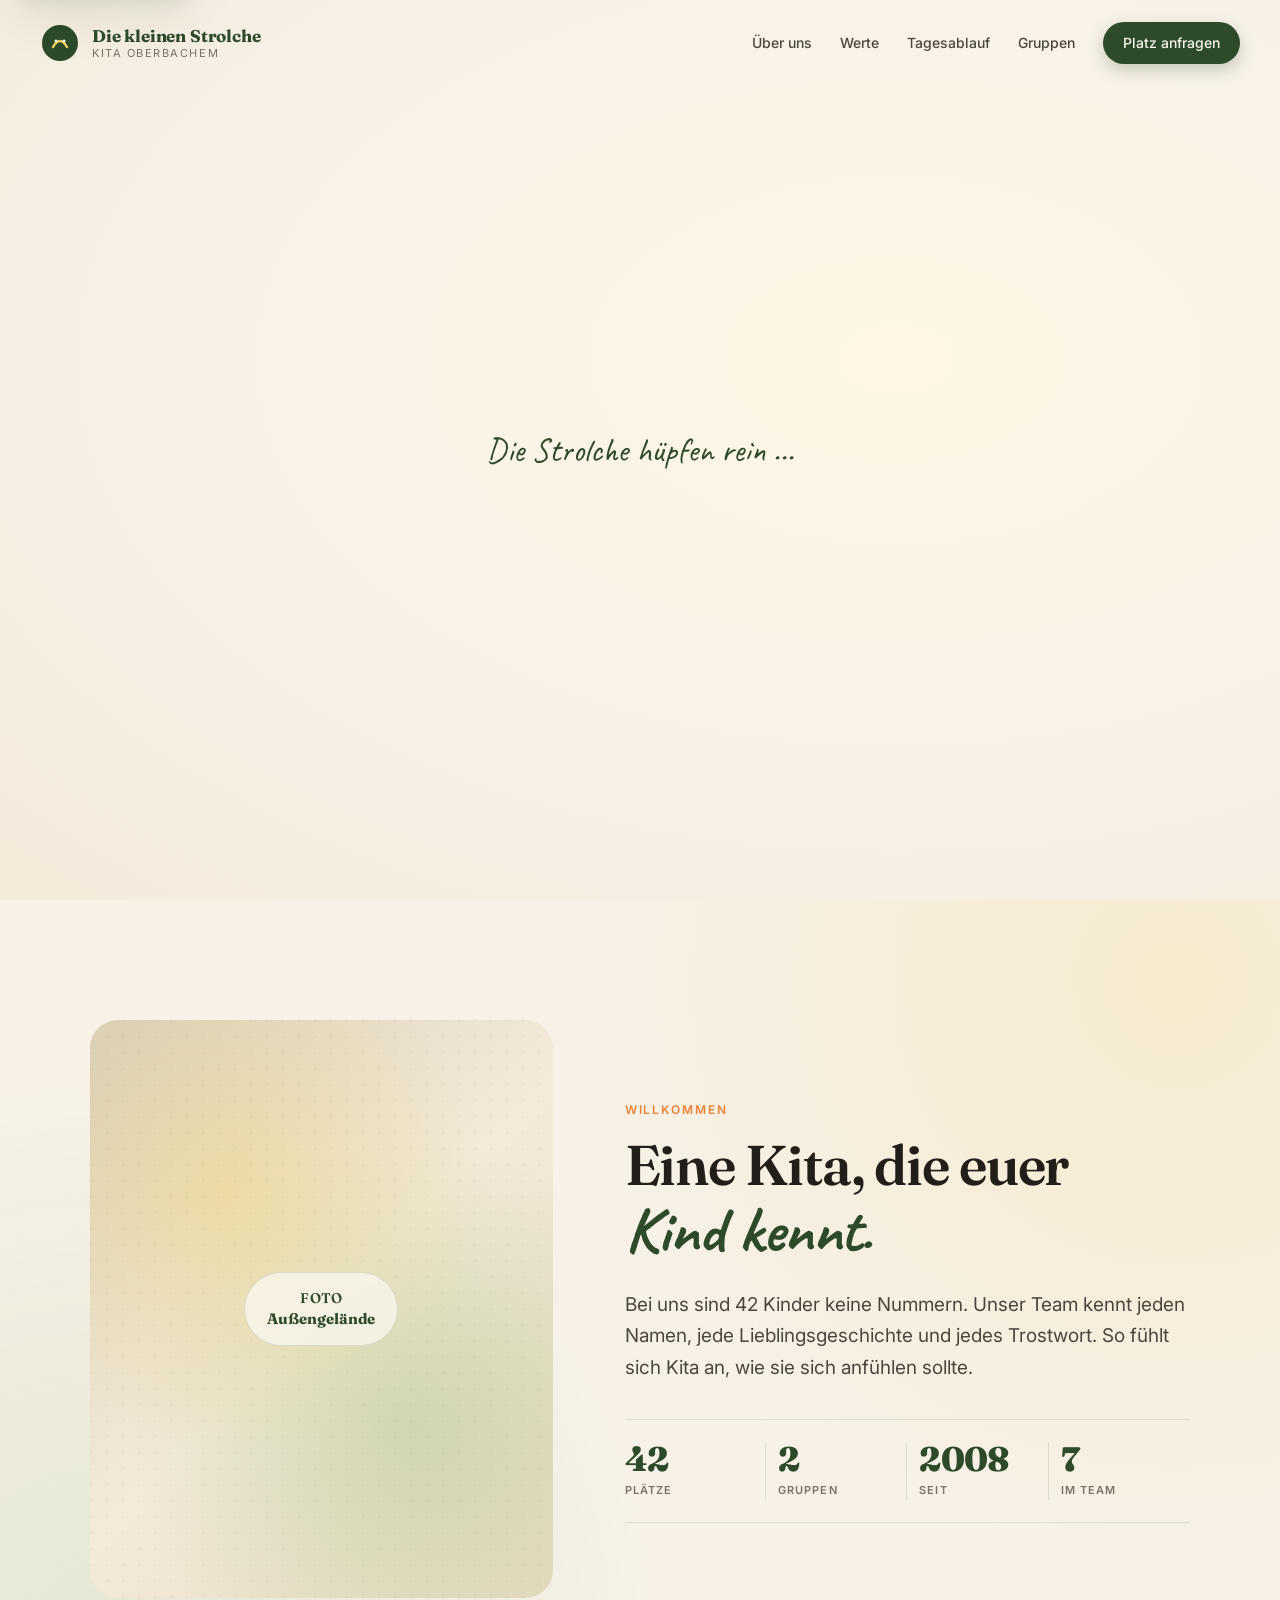
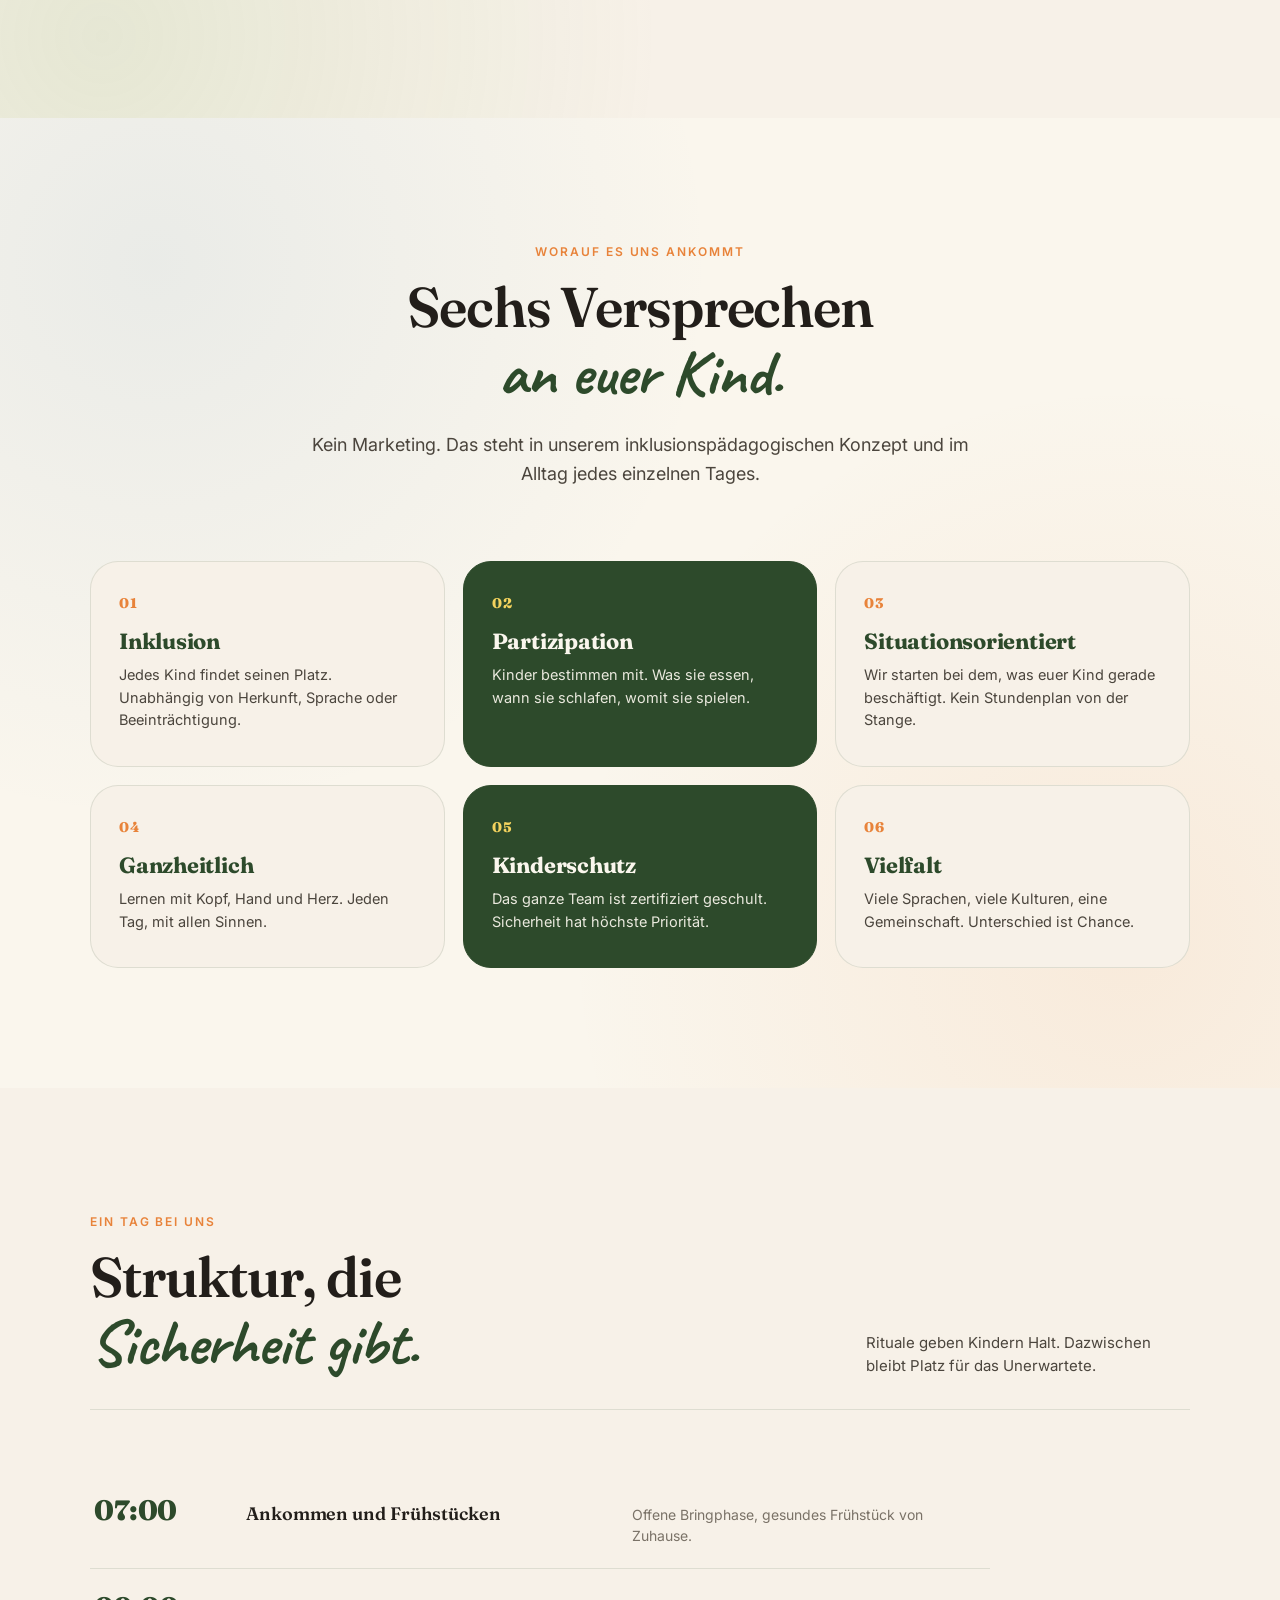
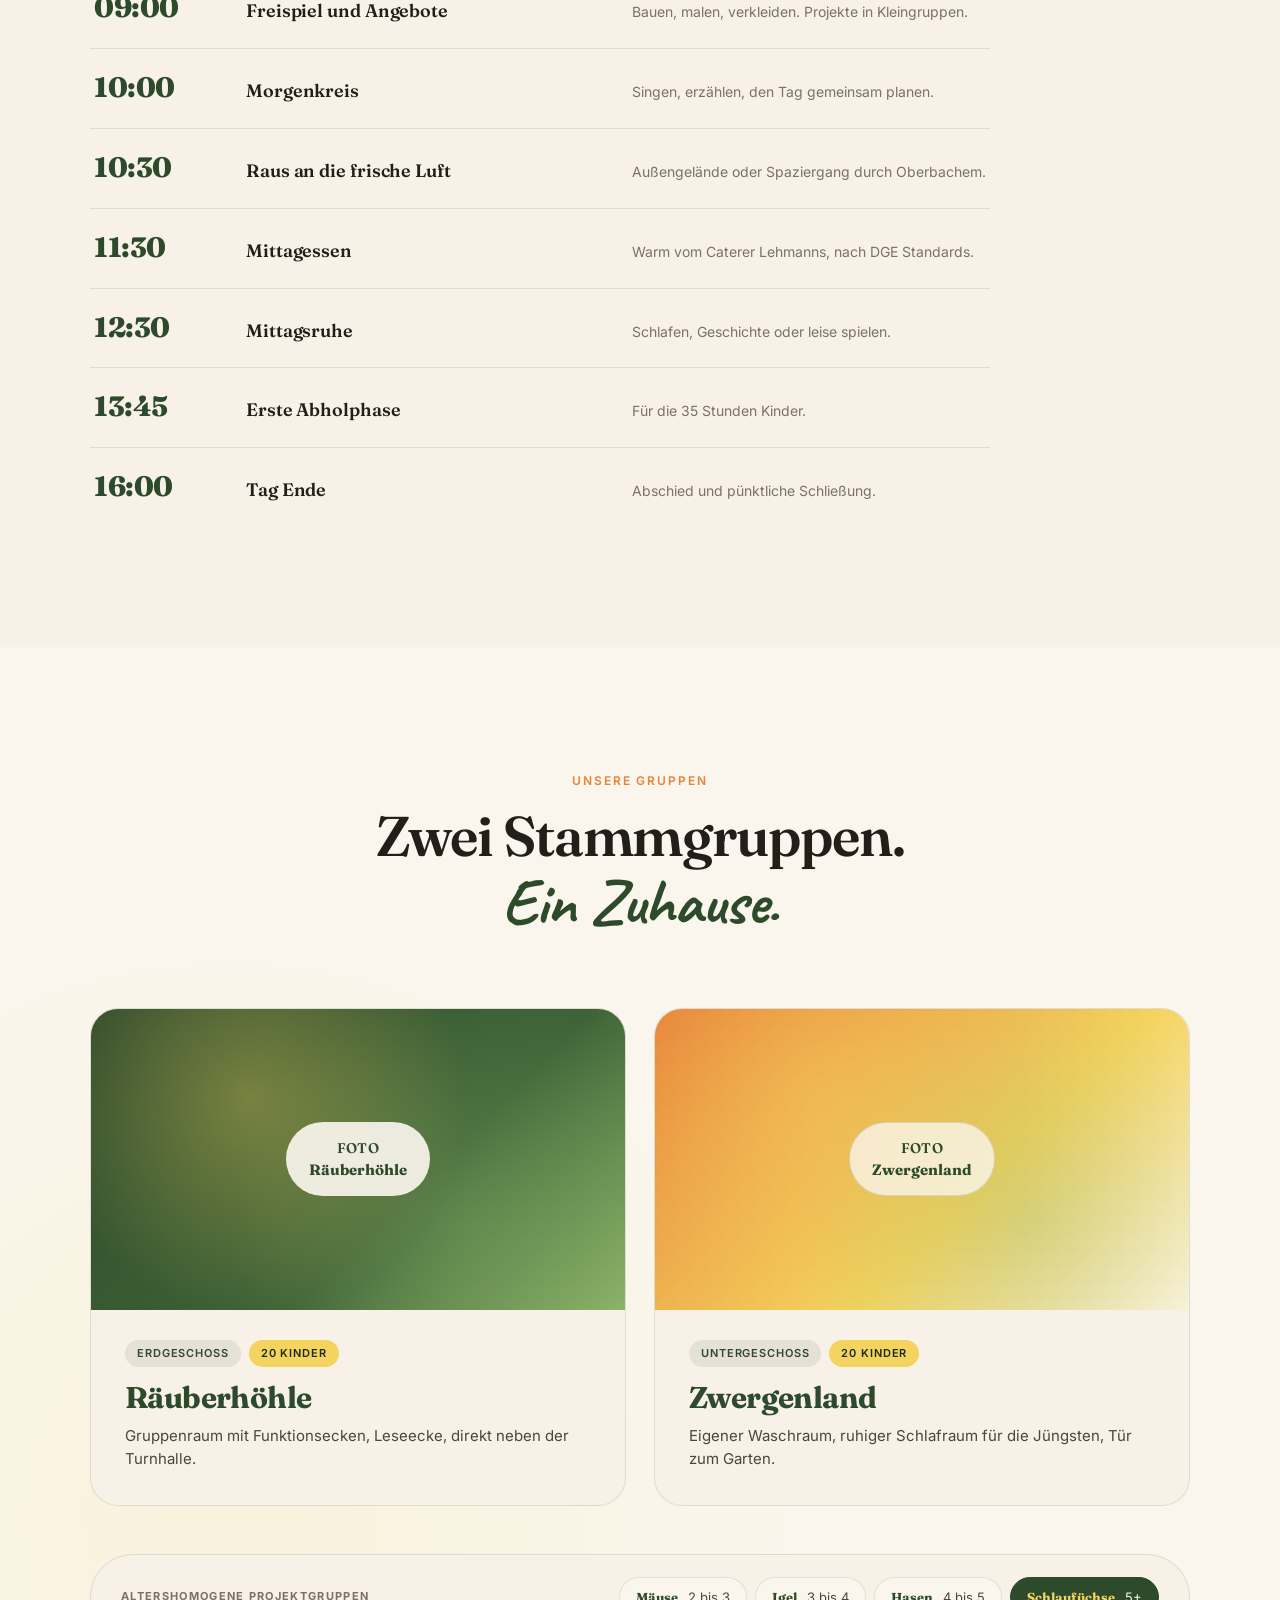
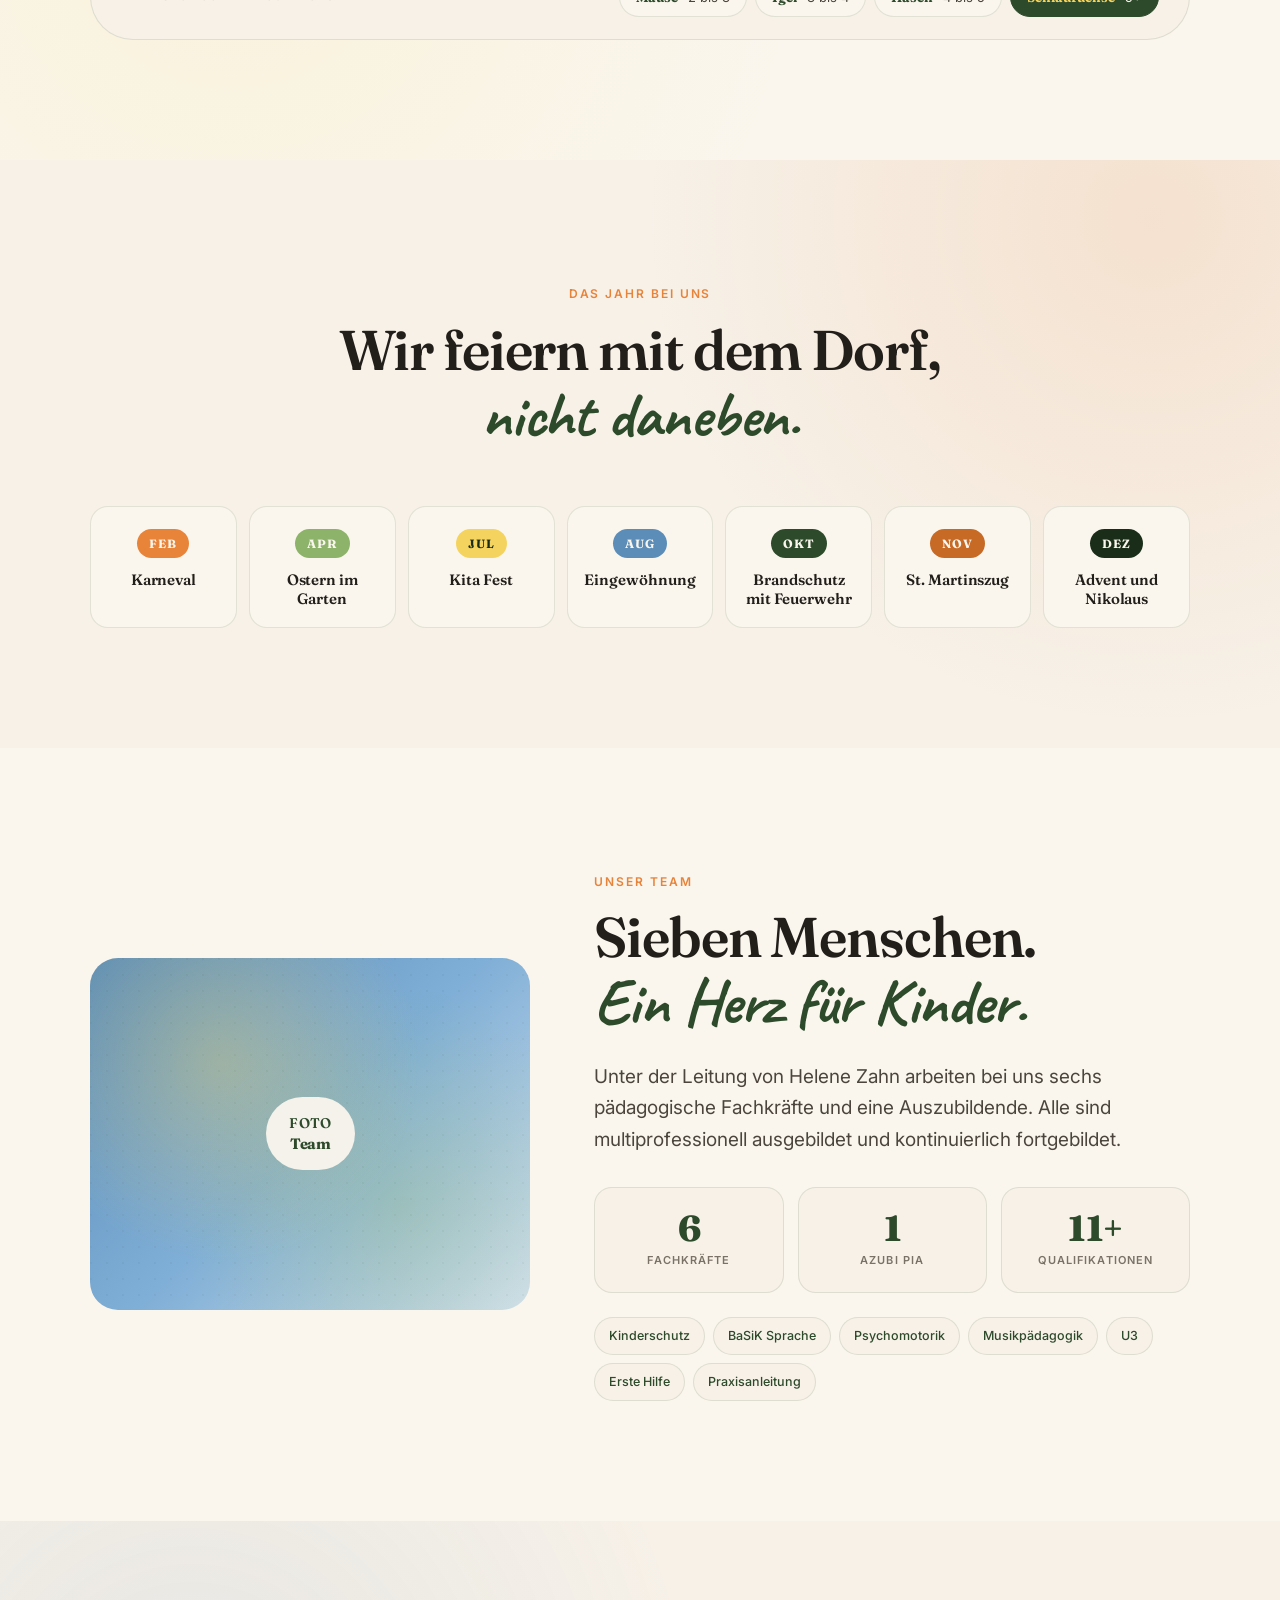
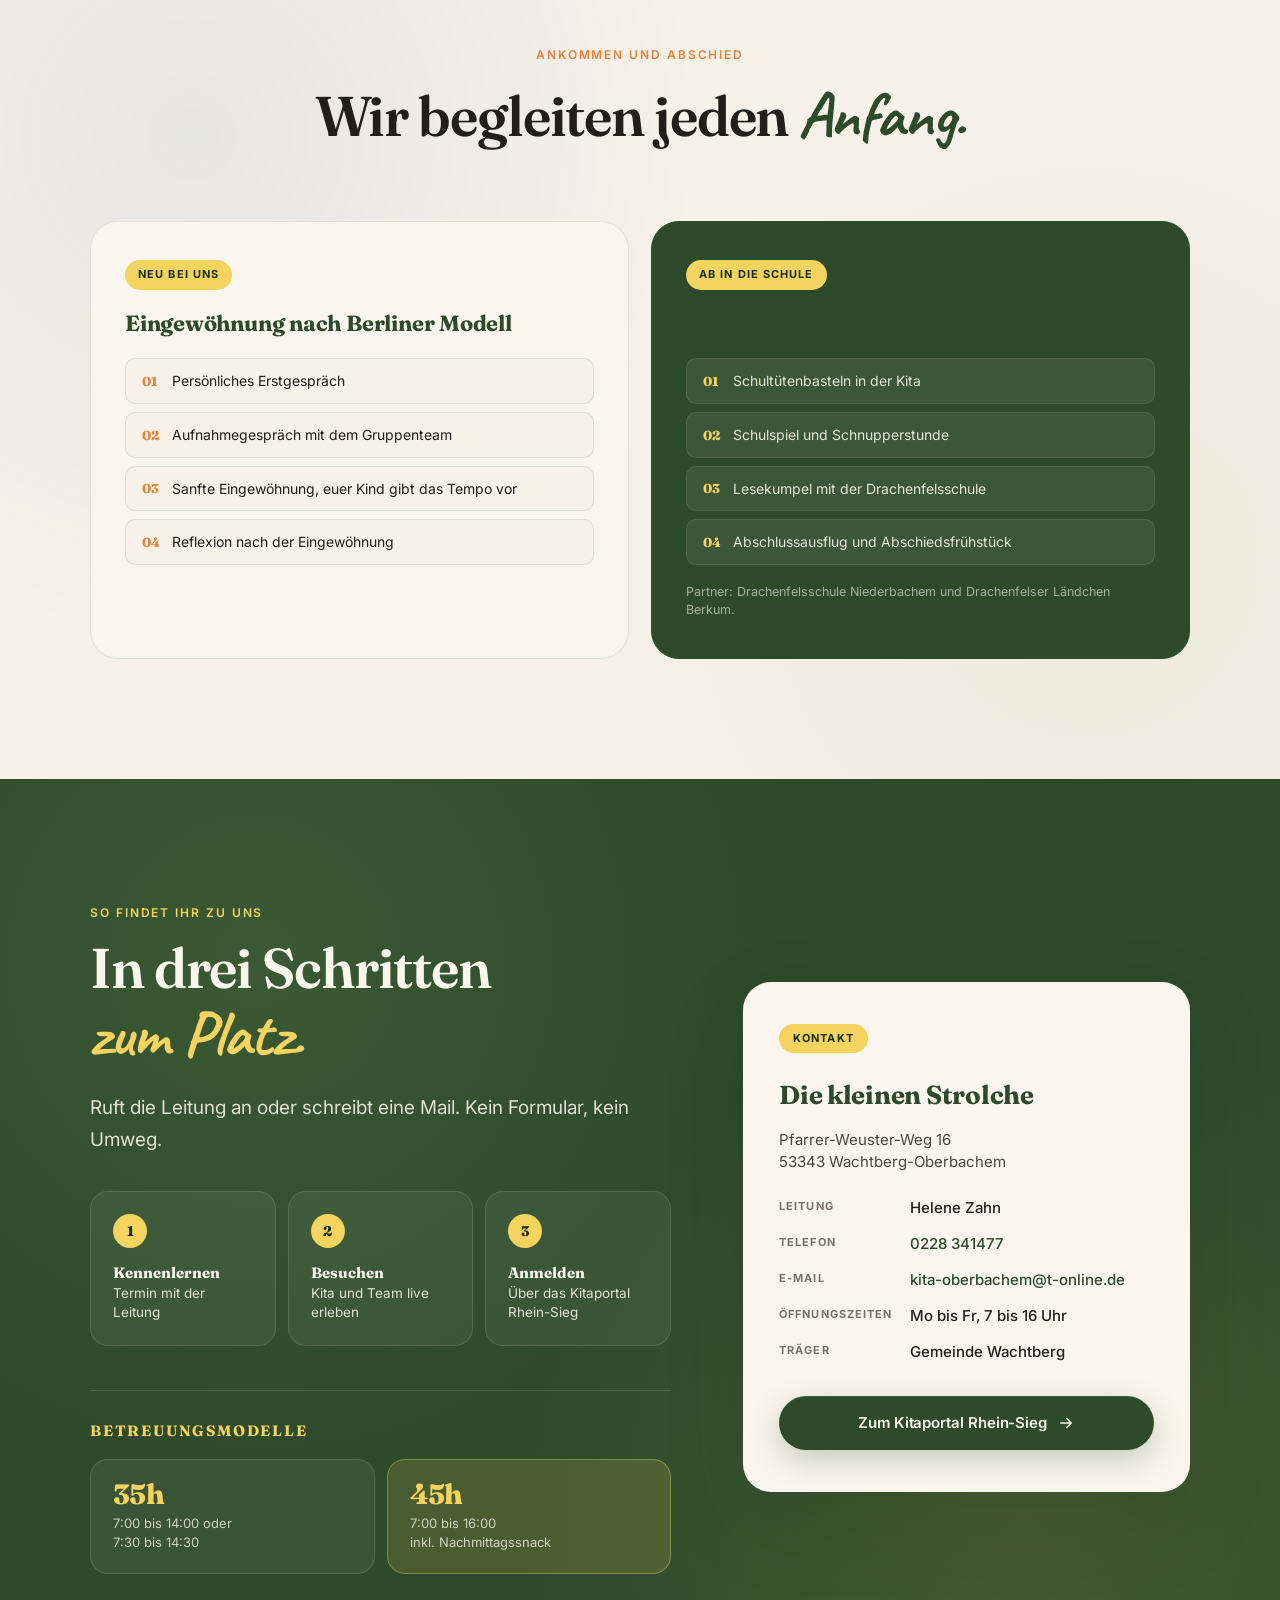
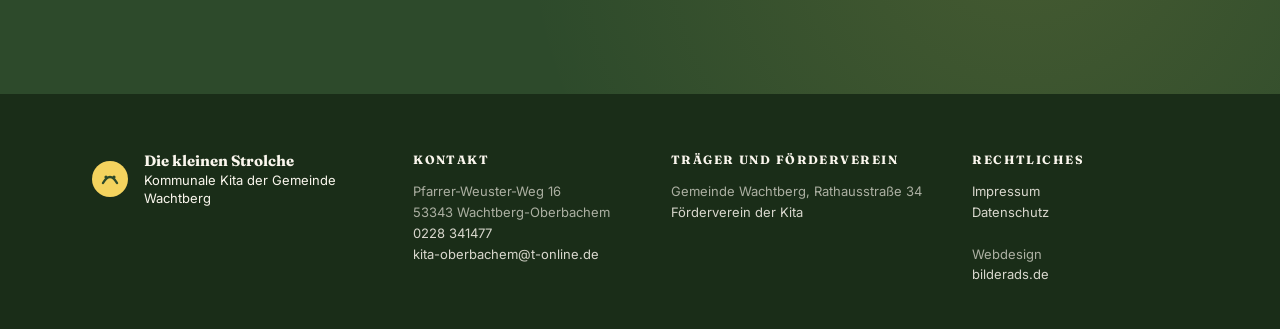
==== commit 1d810ed9: "fix(mobile): Bälle als sauberer Banner oben, Text darunter Statt mit Three.js-Positionierung und Gra" ====
--- a/index.html
+++ b/index.html
@@ -118,7 +118,7 @@
       rel="stylesheet"
     />
 
-    <link rel="stylesheet" href="style.css" />
+    <link rel="stylesheet" href="style.css?v=6" />
 
     <script type="importmap">
       {
@@ -576,6 +576,6 @@
       </div>
     </footer>
 
-    <script type="module" src="main.js"></script>
+    <script type="module" src="main.js?v=6"></script>
   </body>
 </html>
--- a/style.css
+++ b/style.css
@@ -525,27 +525,38 @@
 
 @media (max-width: 820px) {
   .hero {
-    min-height: 100svh;
+    min-height: auto;
+    display: flex;
+    flex-direction: column;
+    background: var(--bg);
   }
   .hero::after {
     content: "";
     position: absolute;
-    inset: auto 0 0 0;
-    height: 62%;
-    background: linear-gradient(
-      180deg,
-      rgba(247, 241, 232, 0) 0%,
-      rgba(247, 241, 232, 0.55) 20%,
-      rgba(247, 241, 232, 0.92) 50%,
-      var(--bg) 80%
-    );
+    top: 40svh;
+    left: 0;
+    right: 0;
+    height: 80px;
+    background: linear-gradient(180deg, rgba(247, 241, 232, 0) 0%, var(--bg) 100%);
     pointer-events: none;
     z-index: 2;
   }
+  .webgl {
+    position: relative;
+    height: 44svh;
+    min-height: 300px;
+    max-height: 420px;
+    flex-shrink: 0;
+  }
   .hero-overlay {
-    padding: 100px 22px 56px;
-    justify-content: flex-end;
+    position: relative;
+    min-height: auto;
+    padding: 30px 22px 60px;
+    justify-content: flex-start;
     z-index: 3;
+  }
+  .loading-text {
+    top: 22svh;
   }
   .hero-inner {
     max-width: 100%;
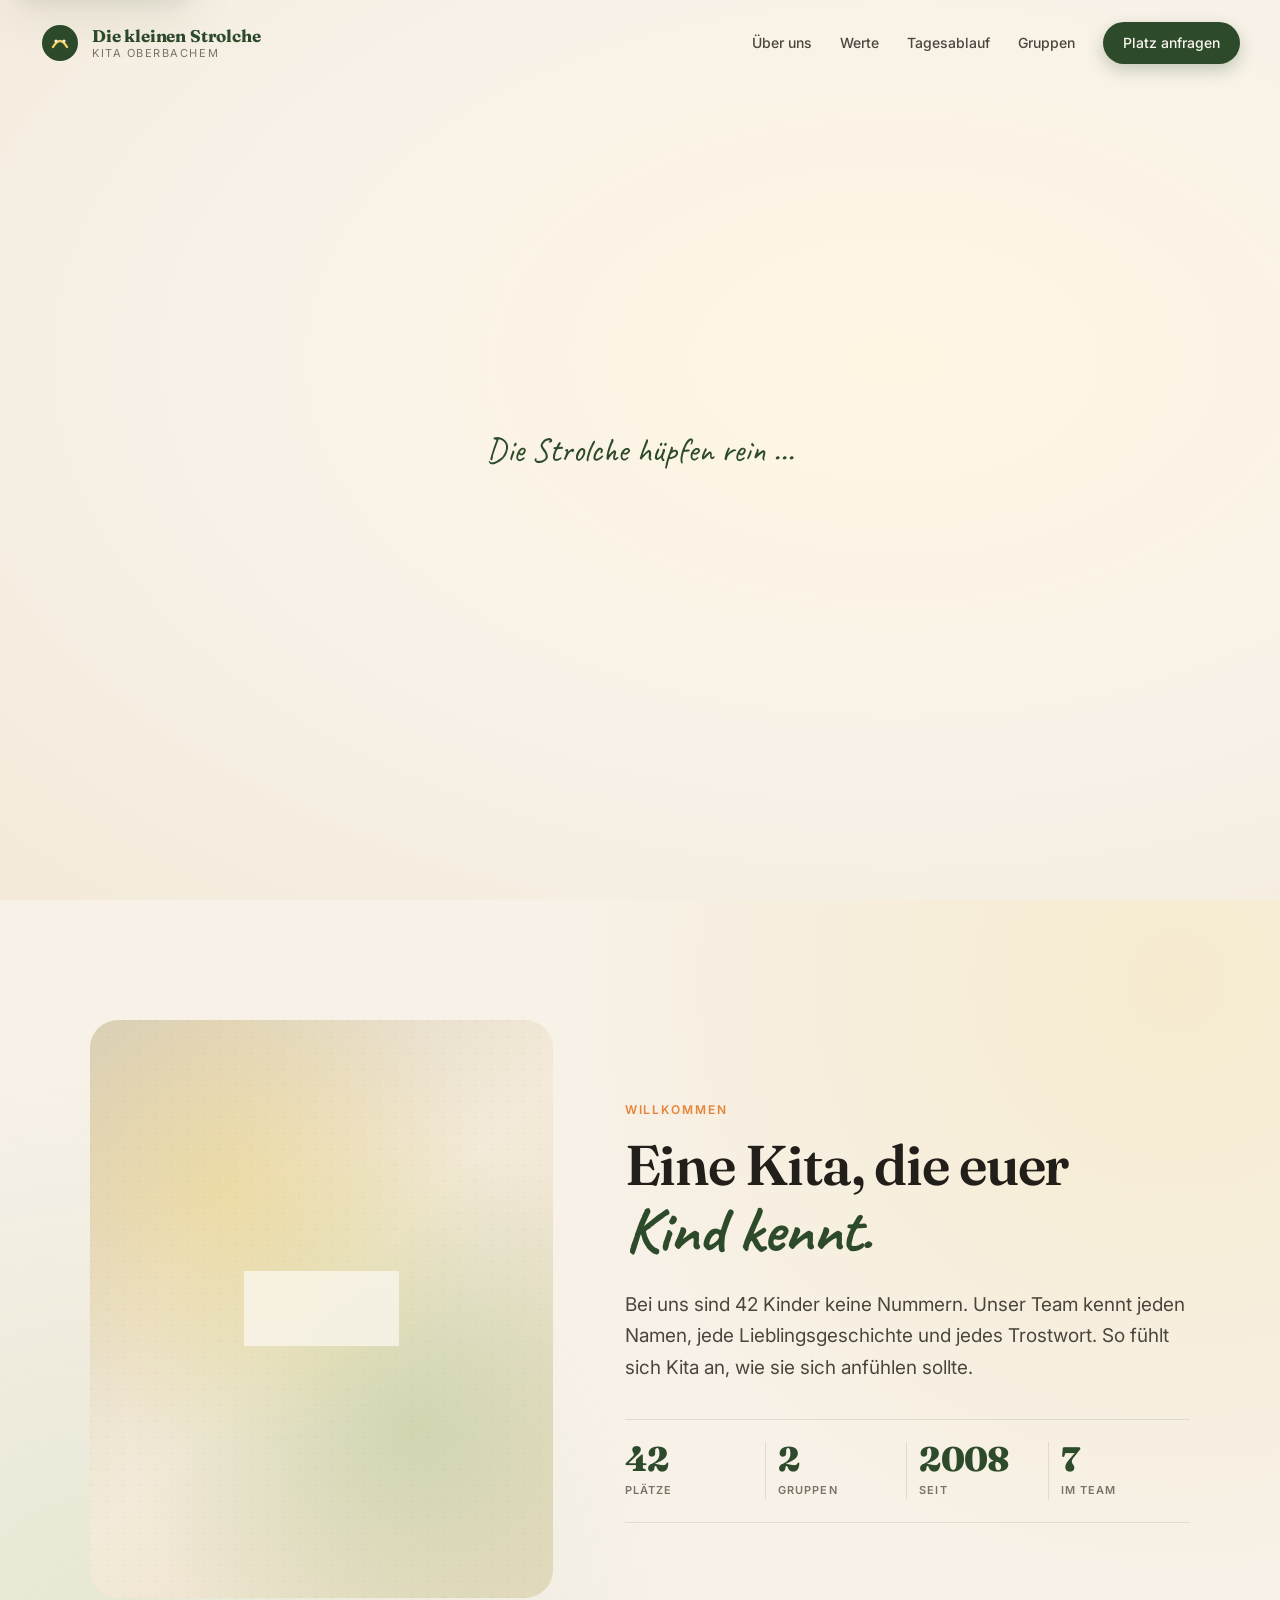
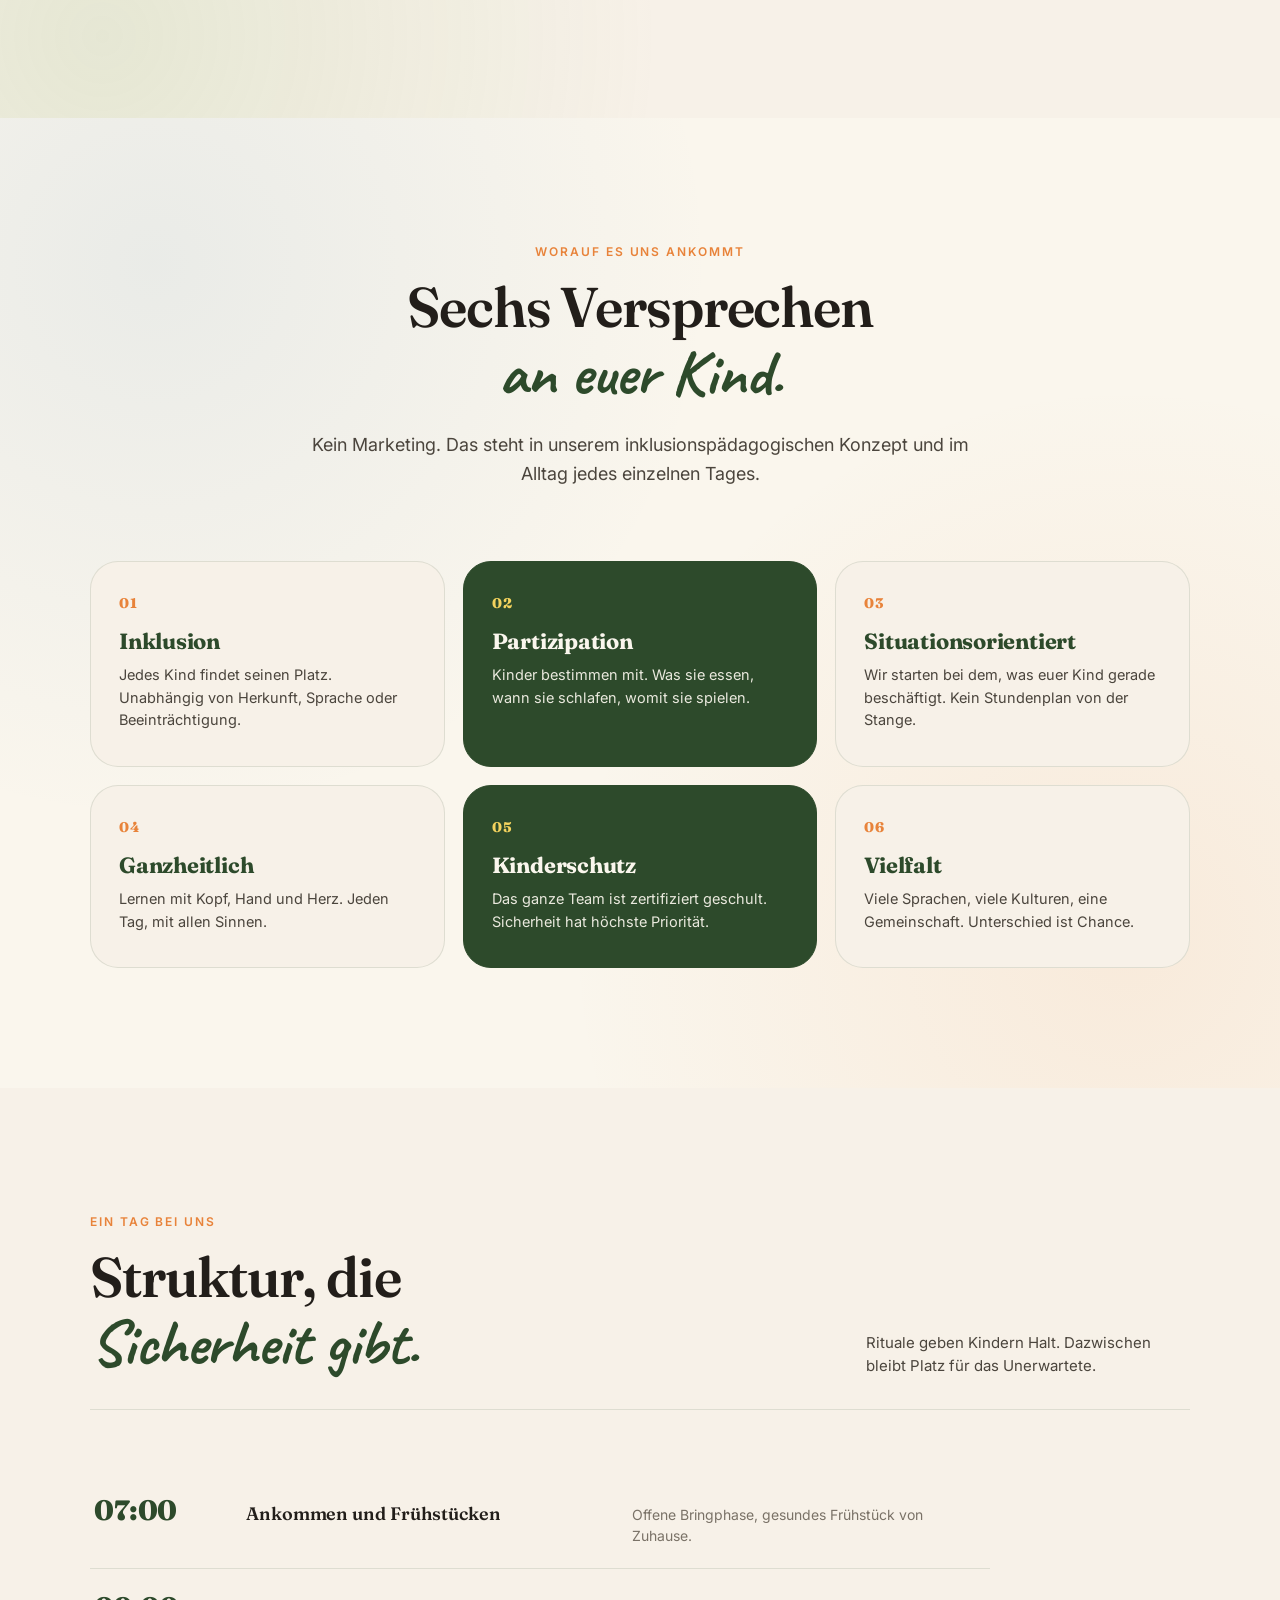
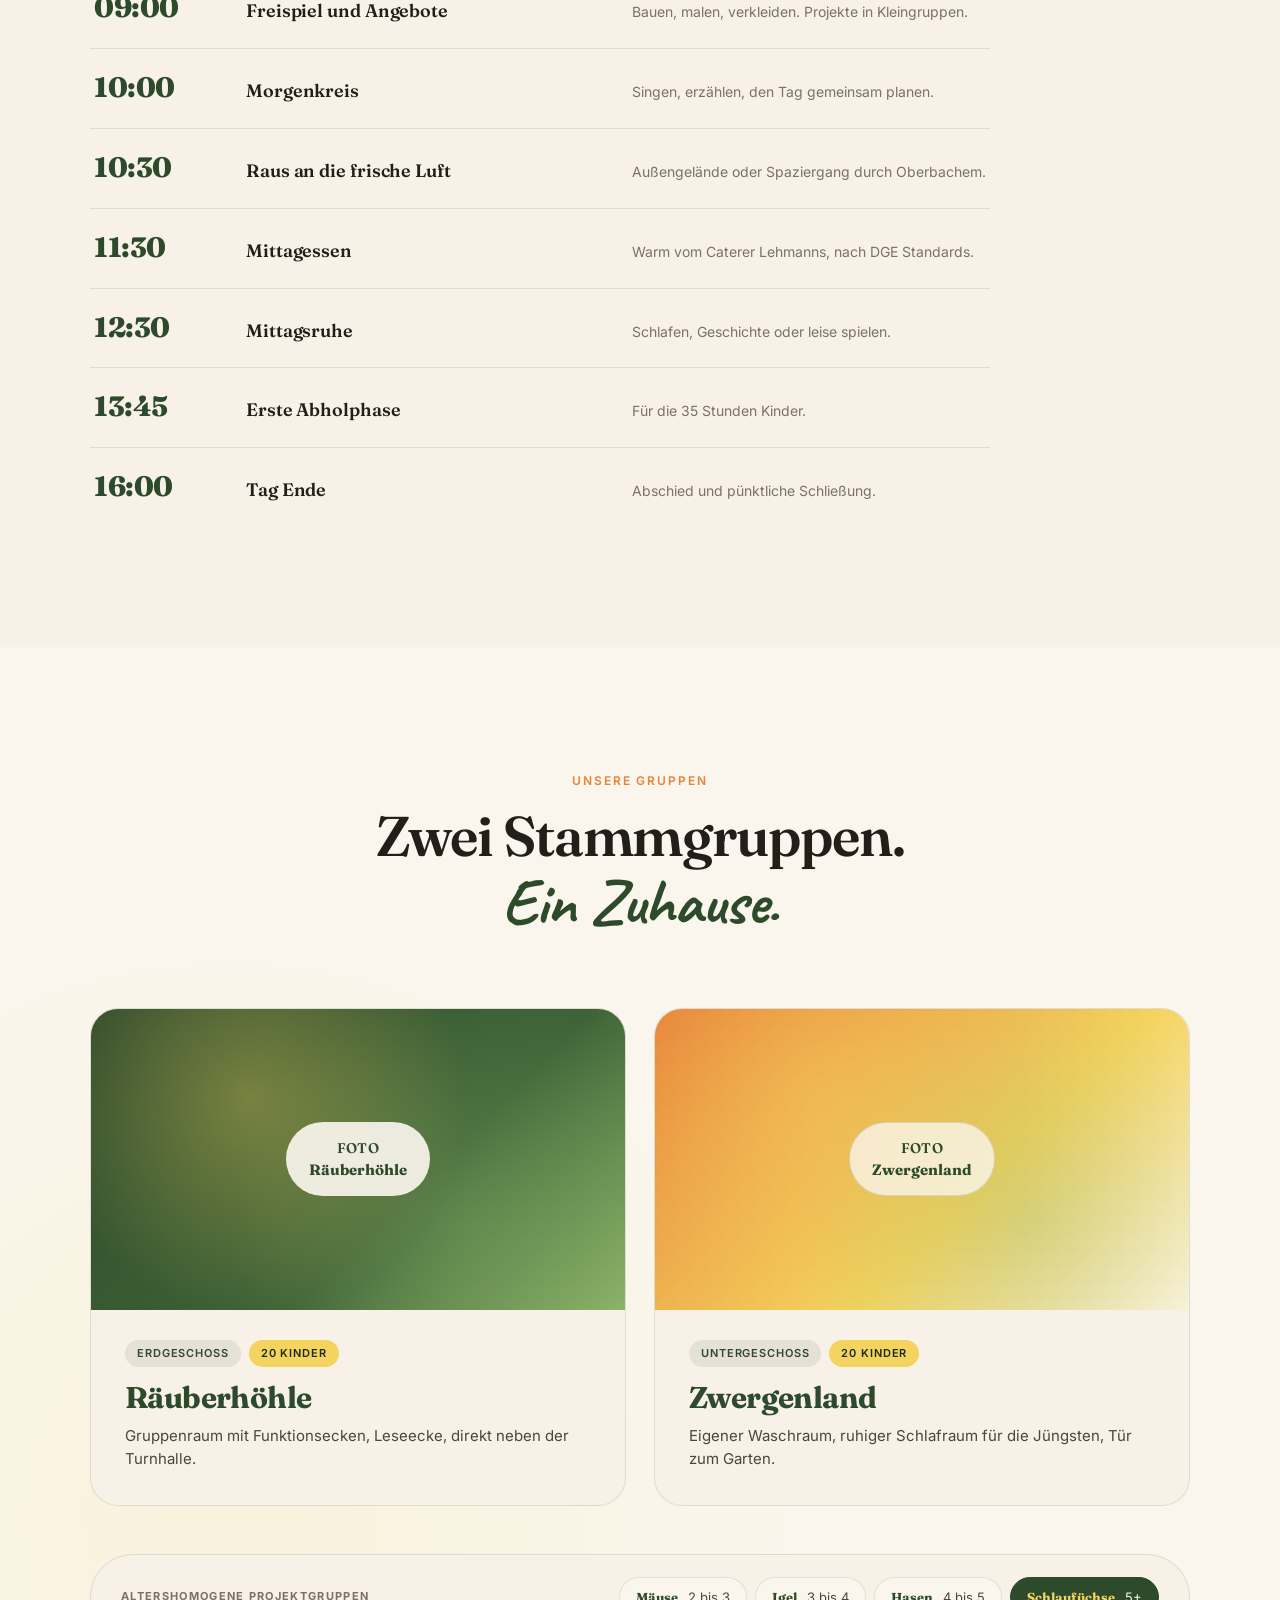
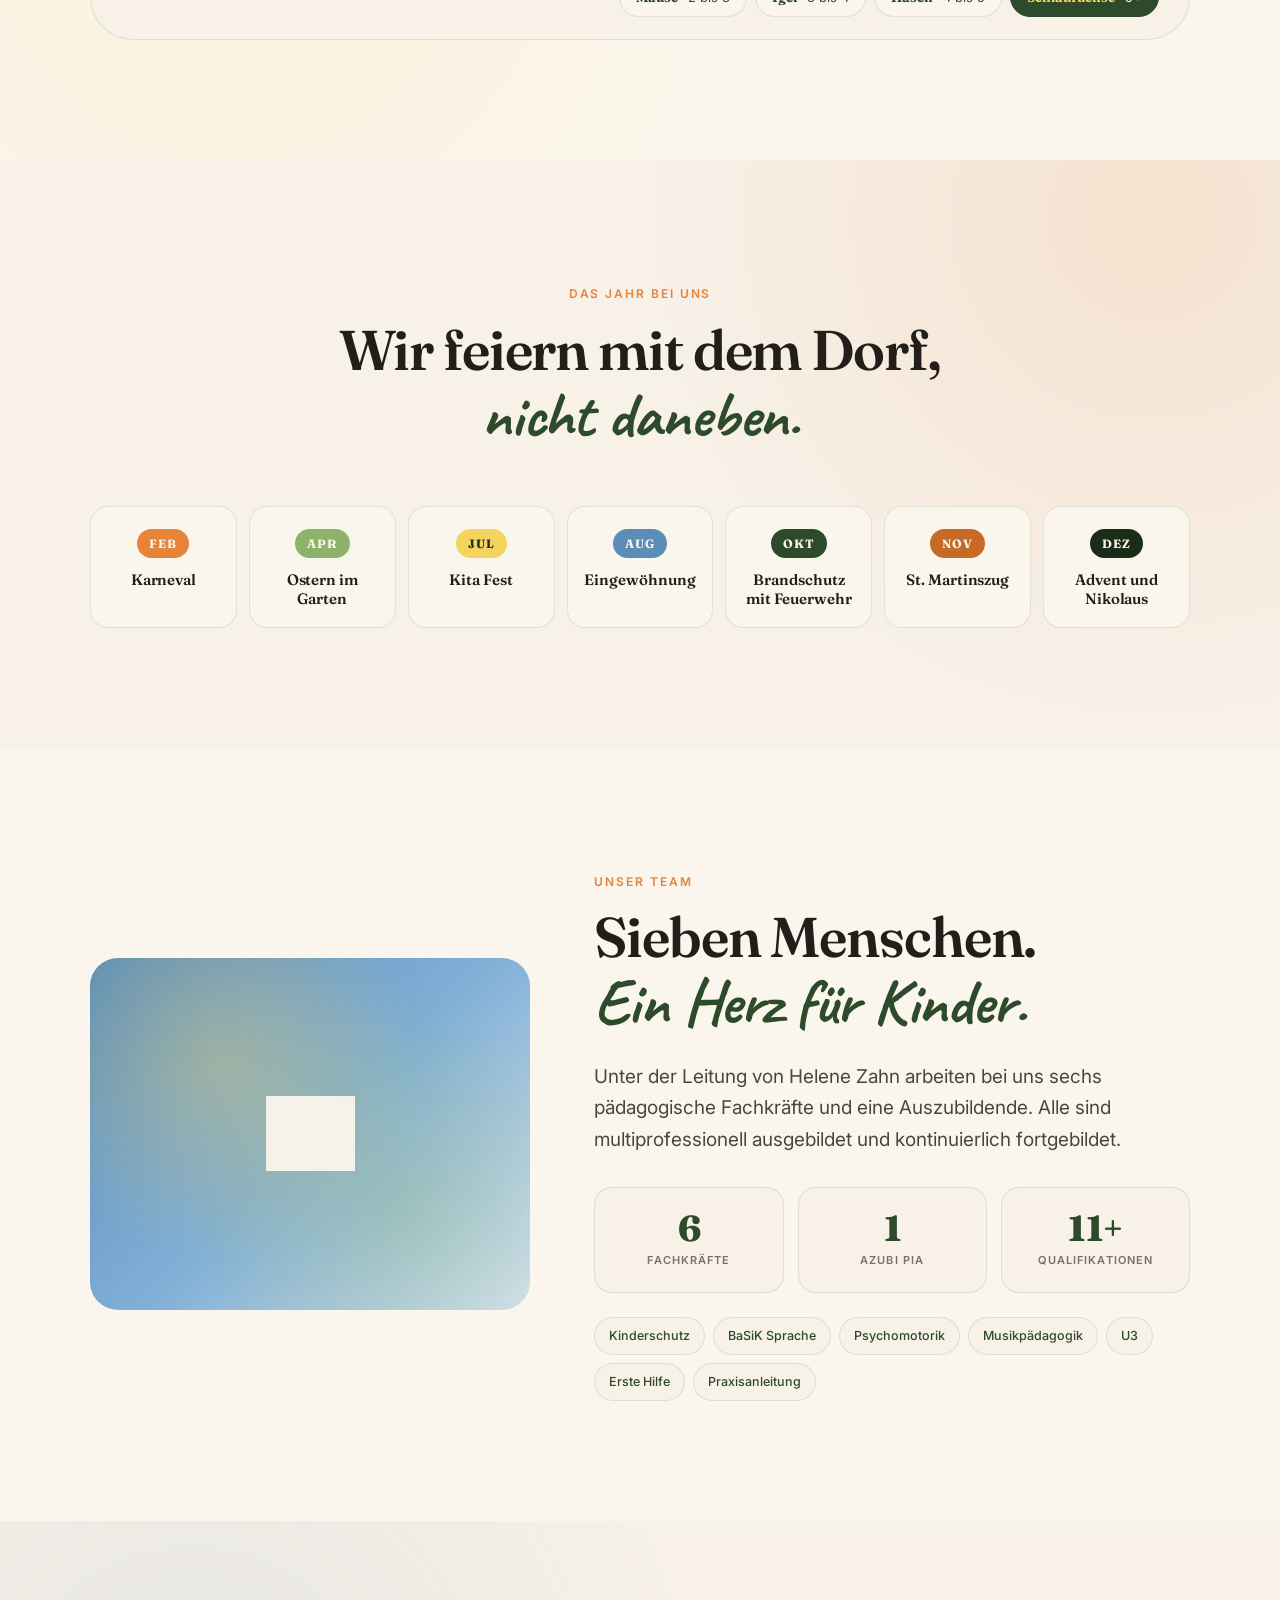
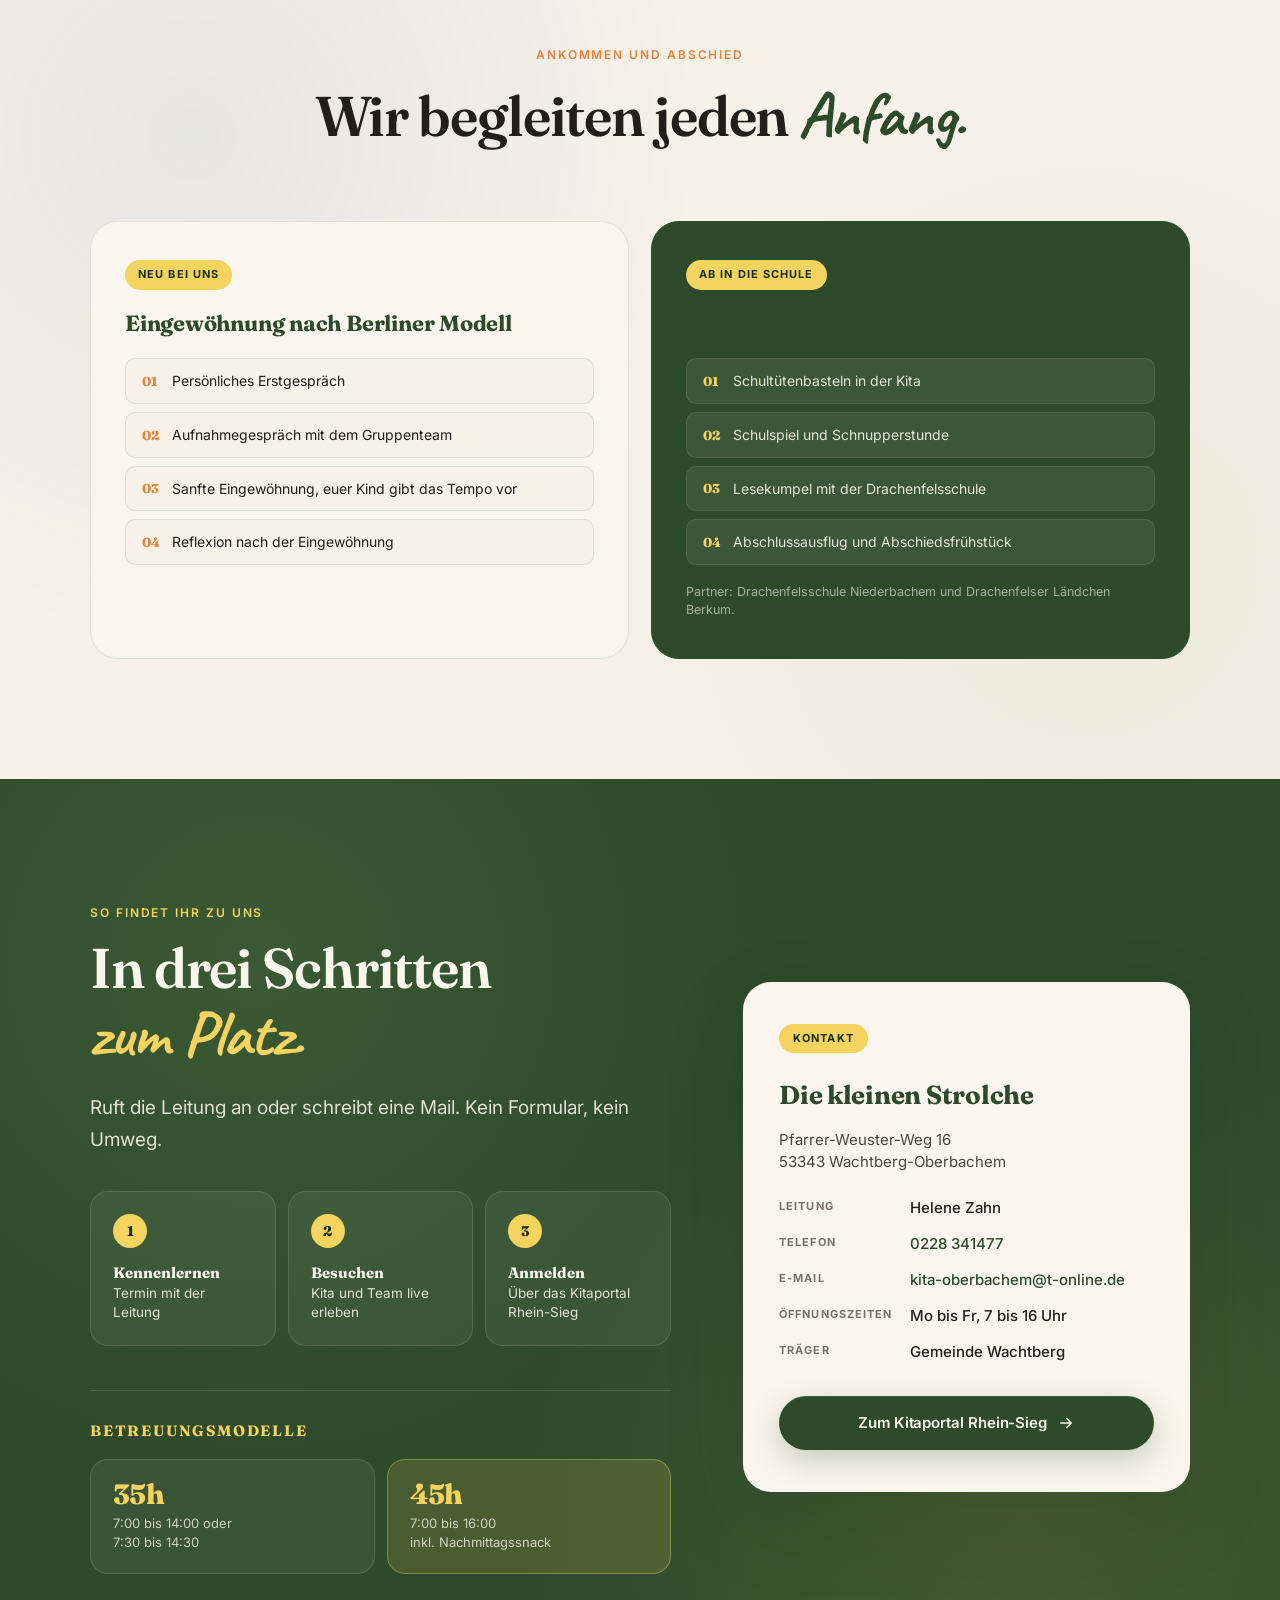
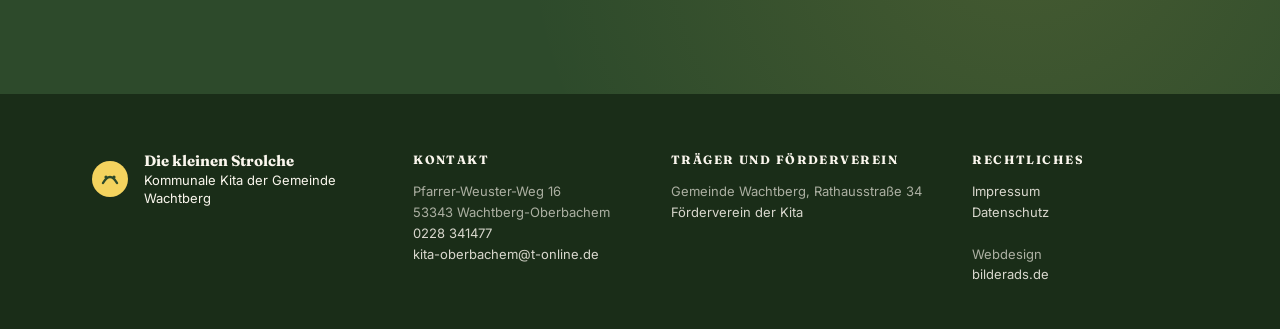
==== commit 8aa1e28f: "fix(mobile): Emoji-Cluster überlappt Text statt getrennt zu sein Canvas absolut positioniert statt a" ====
--- a/index.html
+++ b/index.html
@@ -118,7 +118,7 @@
       rel="stylesheet"
     />
 
-    <link rel="stylesheet" href="style.css?v=6" />
+    <link rel="stylesheet" href="style.css?v=11" />
 
     <script type="importmap">
       {
@@ -576,6 +576,6 @@
       </div>
     </footer>
 
-    <script type="module" src="main.js?v=6"></script>
+    <script type="module" src="main.js?v=11"></script>
   </body>
 </html>
--- a/style.css
+++ b/style.css
@@ -526,37 +526,53 @@
 @media (max-width: 820px) {
   .hero {
     min-height: auto;
-    display: flex;
-    flex-direction: column;
+    display: block;
     background: var(--bg);
+    padding-top: 72px;
+    position: relative;
   }
-  .hero::after {
-    content: "";
+  .hero::after { display: none; }
+  .webgl {
     position: absolute;
-    top: 40svh;
+    top: 50px;
     left: 0;
     right: 0;
-    height: 80px;
-    background: linear-gradient(180deg, rgba(247, 241, 232, 0) 0%, var(--bg) 100%);
-    pointer-events: none;
-    z-index: 2;
-  }
-  .webgl {
-    position: relative;
-    height: 44svh;
-    min-height: 300px;
-    max-height: 420px;
-    flex-shrink: 0;
+    width: 100%;
+    height: auto;
+    aspect-ratio: 10 / 8;
+    max-height: 52svh;
+    z-index: 1;
+    pointer-events: auto;
   }
   .hero-overlay {
     position: relative;
     min-height: auto;
-    padding: 30px 22px 60px;
+    padding: 26svh 22px 60px;
     justify-content: flex-start;
     z-index: 3;
+    pointer-events: none;
   }
+  .hero-overlay > * { pointer-events: auto; }
+  .hero-inner { max-width: 100%; }
   .loading-text {
-    top: 22svh;
+    top: 130px;
+  }
+  .kicker {
+    background: rgba(247, 241, 232, 0.95);
+    backdrop-filter: blur(10px);
+    -webkit-backdrop-filter: blur(10px);
+  }
+  .hero-title {
+    text-shadow: 0 2px 14px rgba(247, 241, 232, 0.95), 0 1px 0 rgba(247, 241, 232, 0.75), 0 0 30px rgba(247, 241, 232, 0.8);
+  }
+  .hero-sub {
+    background: rgba(247, 241, 232, 0.78);
+    backdrop-filter: blur(6px);
+    -webkit-backdrop-filter: blur(6px);
+    padding: 14px 18px;
+    border-radius: 14px;
+    margin-left: -6px;
+    margin-right: -6px;
   }
   .hero-inner {
     max-width: 100%;
